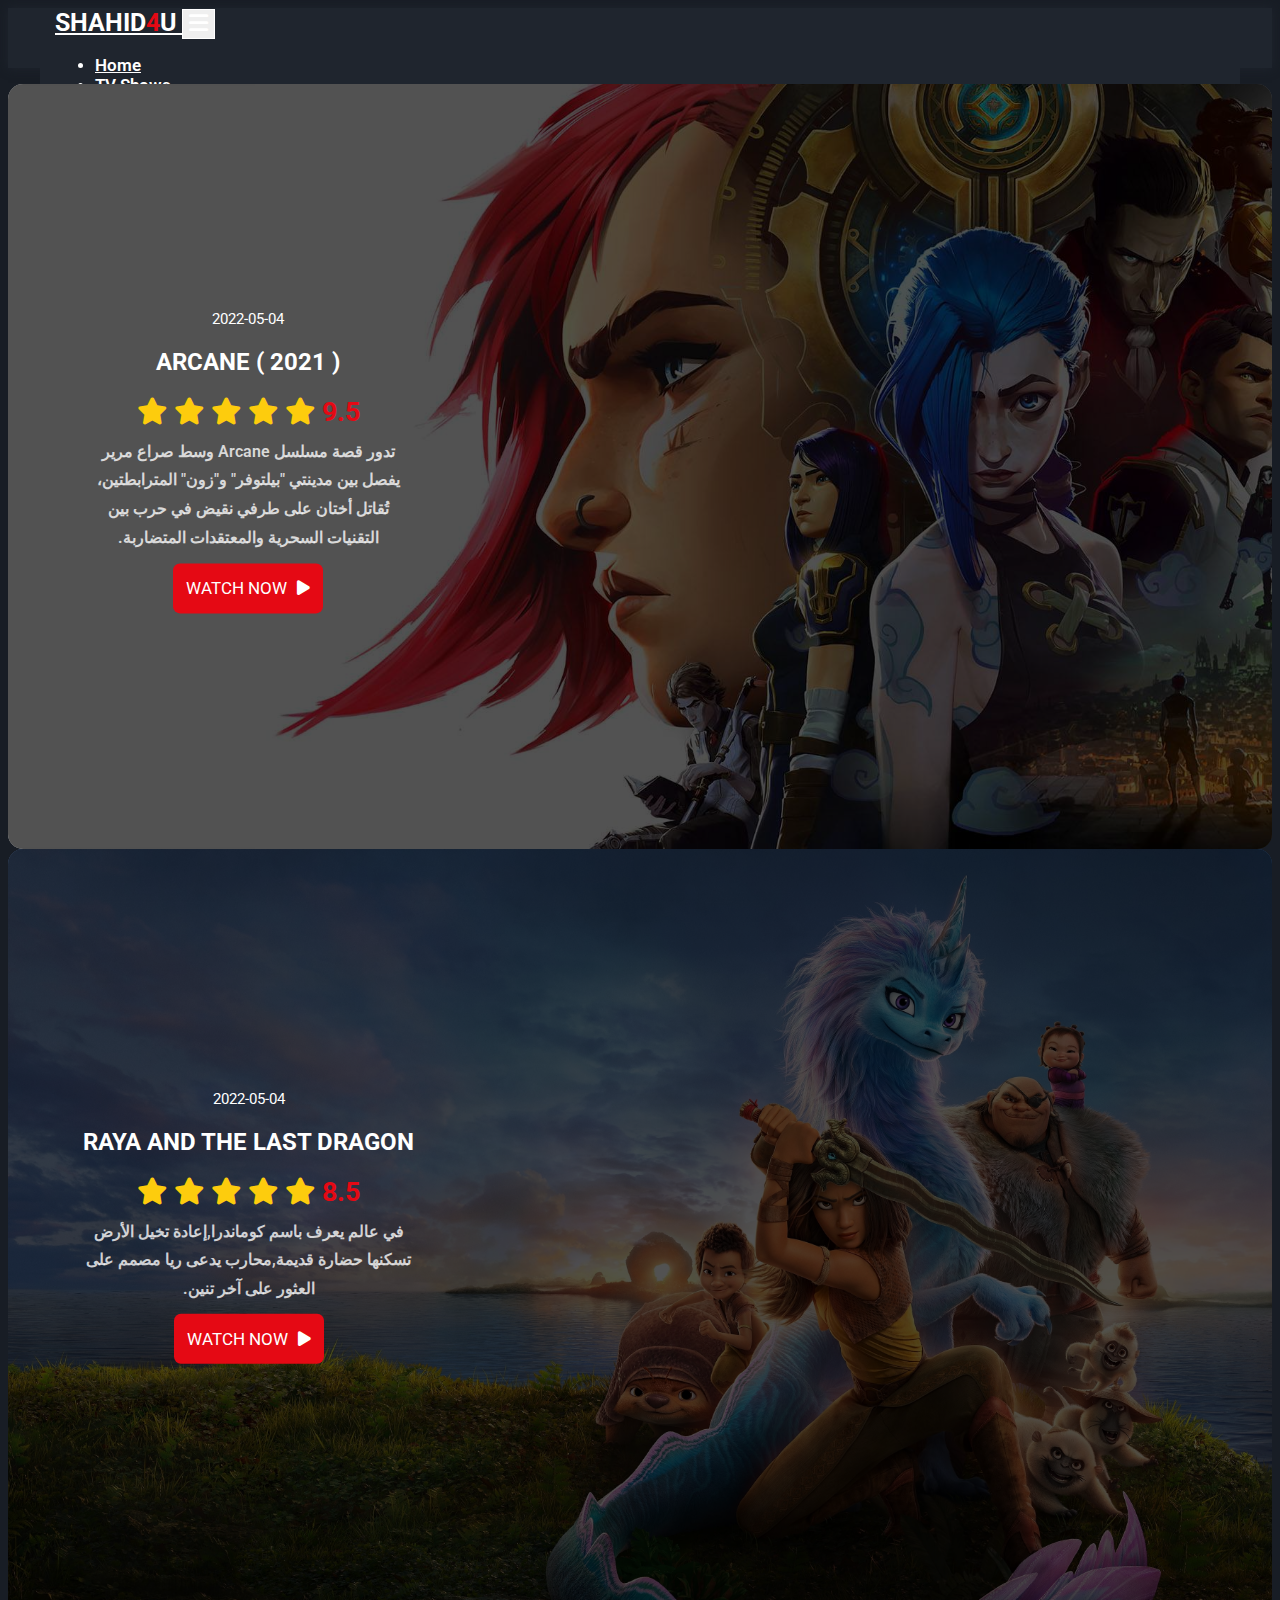
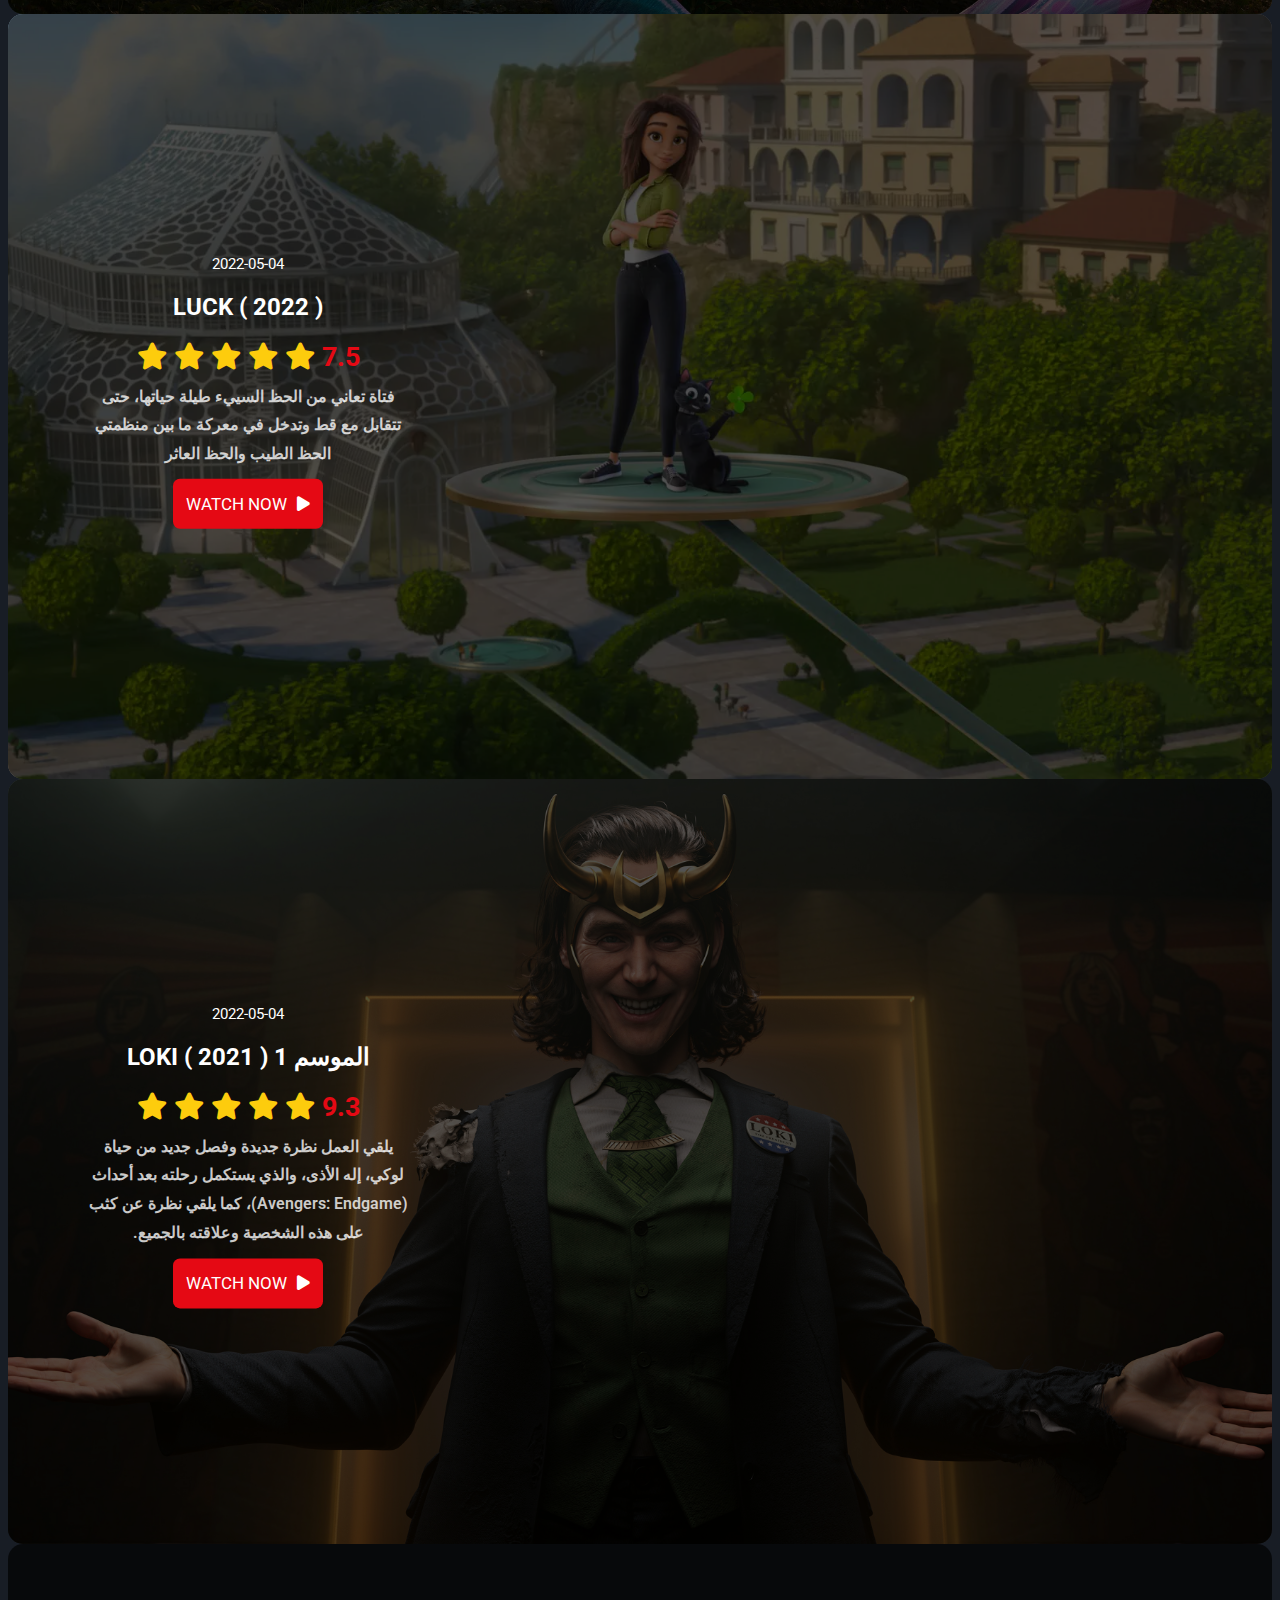
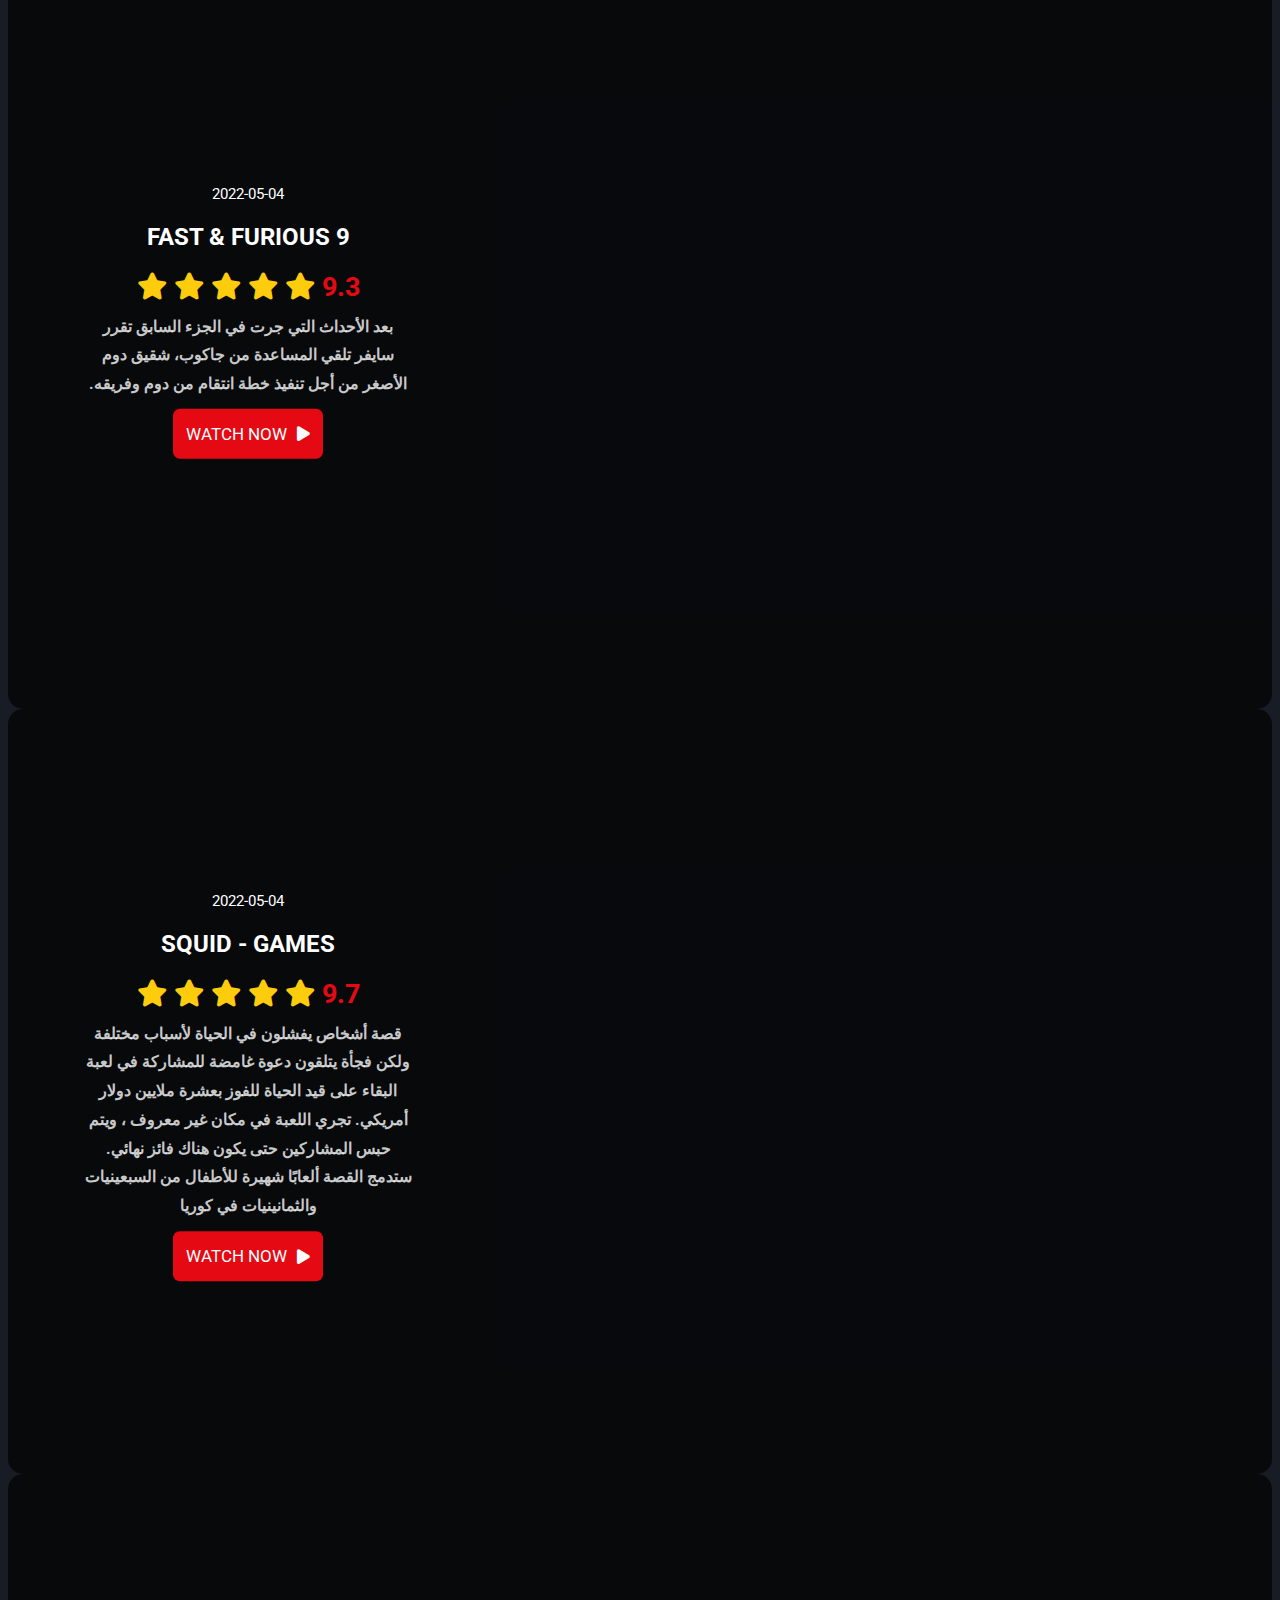
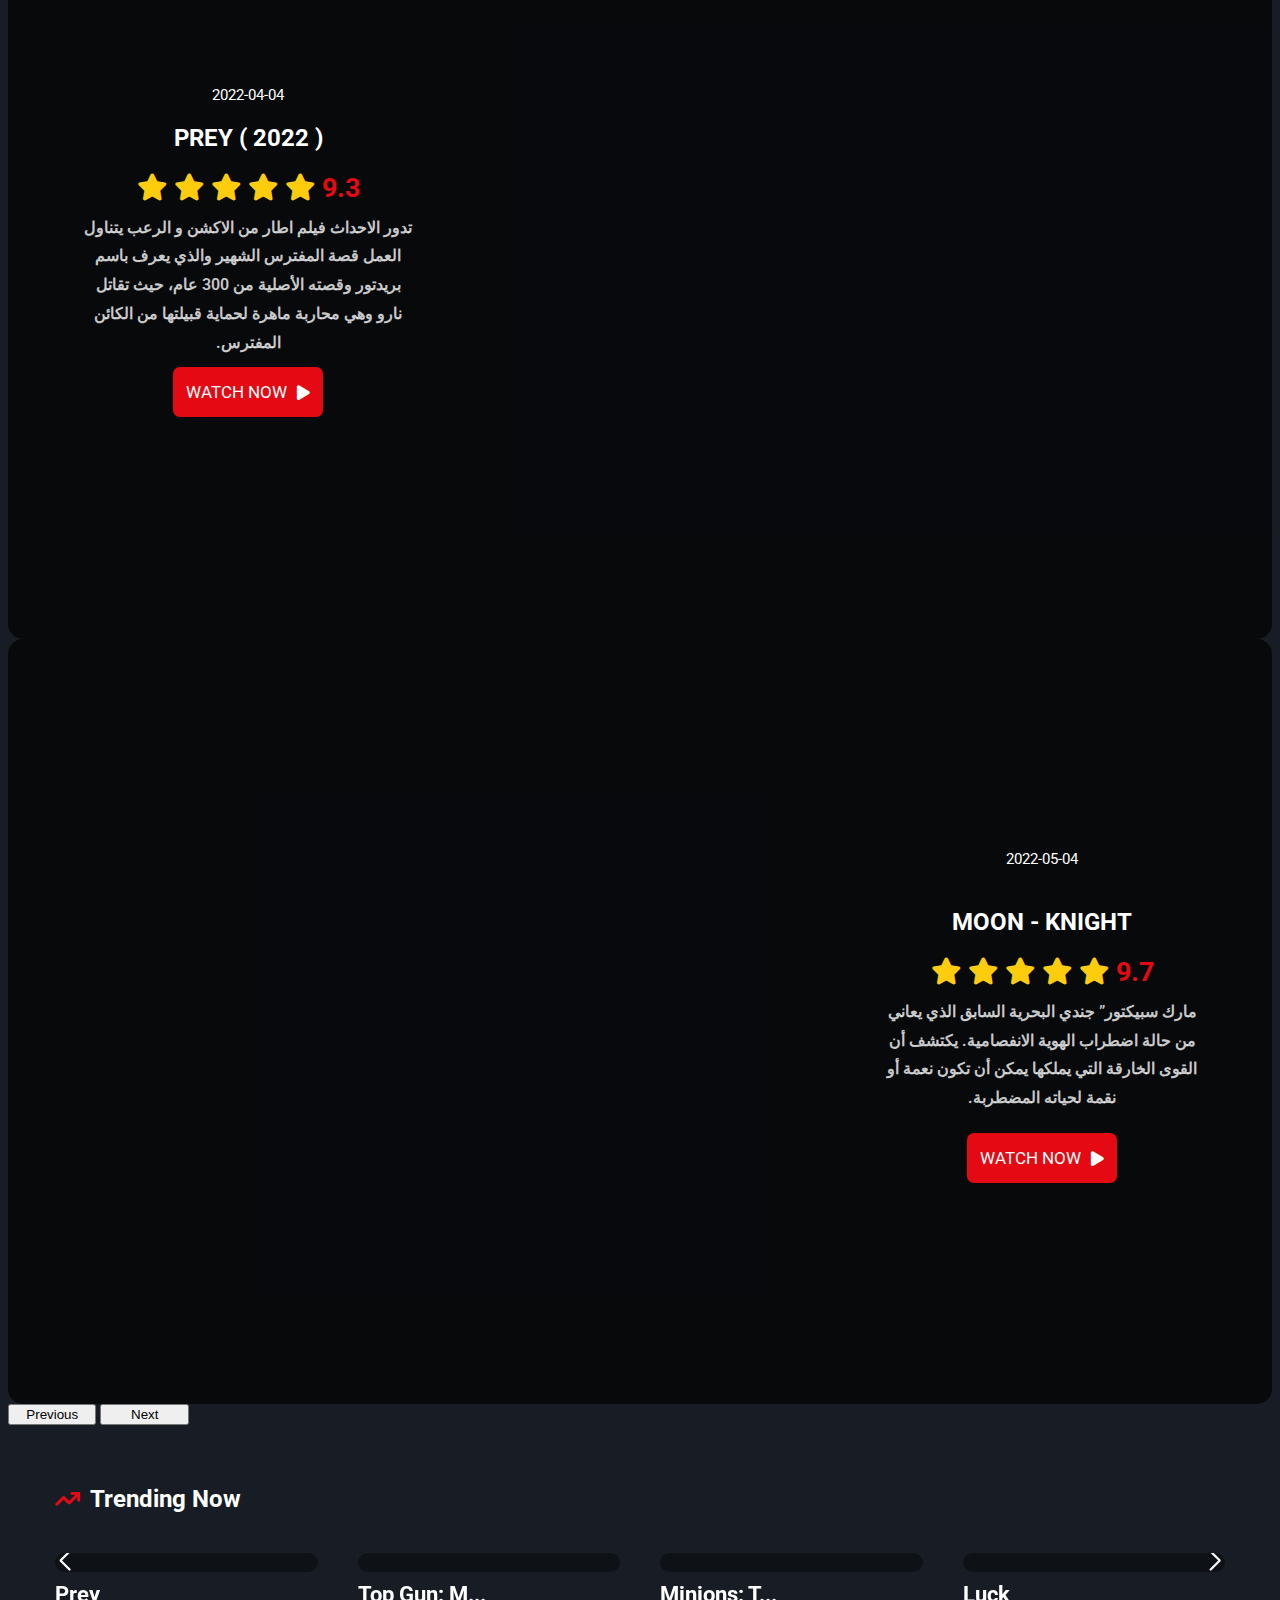
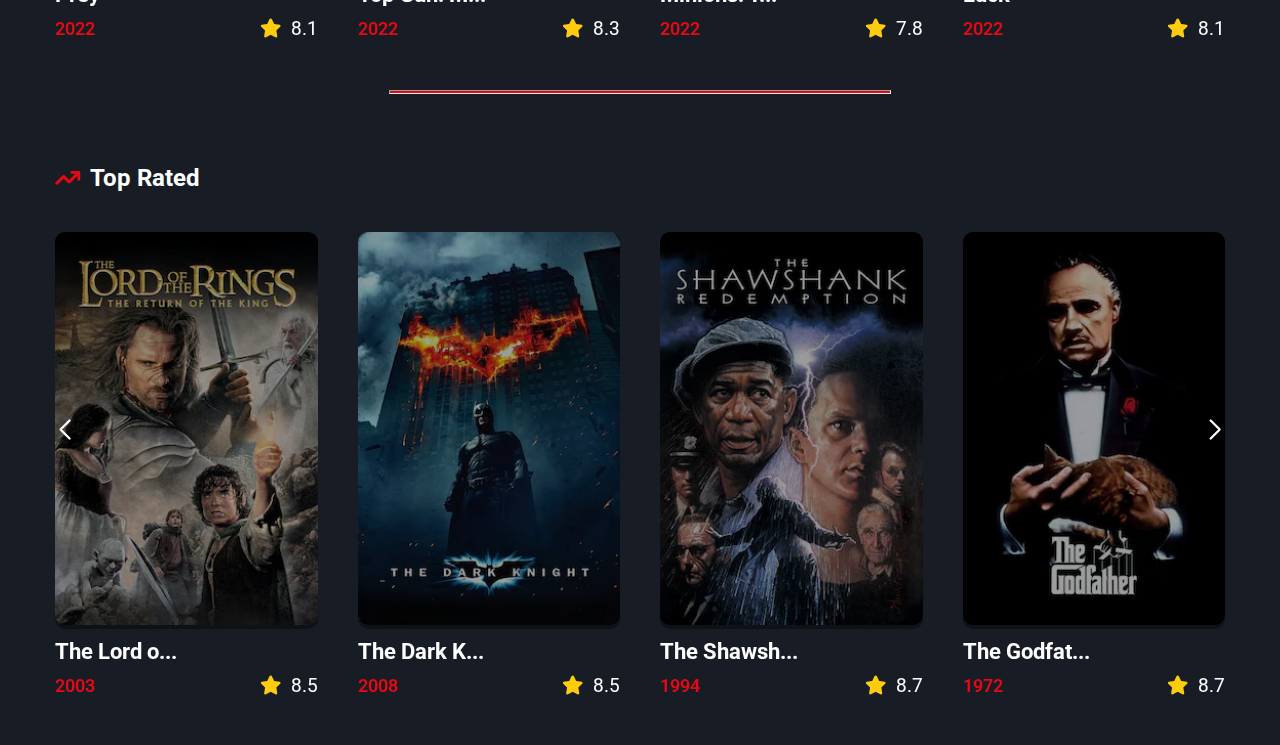
==== index.html @ 9004b1f8 "Add files via upload" ====
<!DOCTYPE html>
<html lang="en">

<head>
  <meta charset="UTF-8" />
  <meta http-equiv="X-UA-Compatible" content="IE=edge" />
  <meta name="viewport" content="width=device-width, initial-scale=1.0" />
  <link rel="stylesheet" href="https://cdn.jsdelivr.net/npm/swiper@8/swiper-bundle.min.css" />
  <link href="https://cdn.jsdelivr.net/npm/bootstrap@5.2.0/dist/css/bootstrap.min.css" rel="stylesheet"
    integrity="sha384-gH2yIJqKdNHPEq0n4Mqa/HGKIhSkIHeL5AyhkYV8i59U5AR6csBvApHHNl/vI1Bx" crossorigin="anonymous" />
  <link rel="stylesheet" href="CSS/all.min.css" />
  <link rel="stylesheet" href="CSS/style.css" />
  <title>SHAHID4U</title>
</head>

<body>
  <!-- Start Navbar -->
  <nav class="navbar navbar-expand-lg sticky-top">
    <div class="container">
      <a class="navbar-brand col-md-4" href="#"> Shahid<span>4</span>U </a>
      <button class="navbar-toggler ms-auto me-3" type="button" data-bs-toggle="collapse"
        data-bs-target="#navbarSupportedContent" aria-controls="navbarSupportedContent" aria-expanded="false"
        aria-label="Toggle navigation">
        <i class="fas fa-bars toggle-menu"></i>
      </button>
      <div class="collapse navbar-collapse text-center" id="navbarSupportedContent">
        <ul class="navbar-nav me-auto mb-2 mb-lg-0">
          <li class="nav-item">
            <a class="nav-link active" aria-current="page" href="#">Home</a>
          </li>
          <li class="nav-item">
            <a class="nav-link" href="#">TV Shows</a>
          </li>
          <li class="nav-item">
            <a class="nav-link" href="html/movie.html">Movies</a>
          </li>
          <li class="nav-item">
            <a class="nav-link">Up Coming</a>
          </li>
        </ul>
        <div class="mob-login">
          <button class="btn-block">Login</button>
          <button class="btn-sign">Sign up</button>
        </div>
      </div>
      <div class="login">
        <button class="btn-block">Login</button>
        <button class="btn-sign">Sign up</button>
      </div>
    </div>
  </nav>
  <!-- End Navbar -->
  <!-- Start Landing -->
  <div class="landing">
    <div class="container-fluid">
      <!-- Start  -->
      <div id="carouselExampleControlsNoTouching" class="carousel slide" data-bs-touch="false">
        <div class="carousel-inner">
          <div class="carousel-item active">
            <div class="row">
              <div class="col-12">
                <div class="box">
                  <div class="image">
                    <div class="overly"></div>
                  </div>
                  <div class="text">
                    <span class="first"> 2022-05-04 </span>
                    <h2>arcane ( 2021 )</h2>
                    <span class="special">
                      <i class="fa-solid fa-star"></i>
                      <i class="fa-solid fa-star"></i>
                      <i class="fa-solid fa-star"></i>
                      <i class="fa-solid fa-star"></i>
                      <i class="fa-solid fa-star"></i>
                      9.5
                    </span>
                    <p class="info info-1">
                      تدور قصة مسلسل Arcane وسط صراع مرير يفصل بين مدينتي
                      "بيلتوفر" و"زون" المترابطتين، تُقاتل أختان على طرفي نقيض
                      في حرب بين التقنيات السحرية والمعتقدات المتضاربة.
                    </p>
                    <a href="html/arcane.html">
                      Watch Now
                      <i class="fa-solid fa-play"></i>
                    </a>
                  </div>
                </div>
              </div>
            </div>
          </div>
          <!-- End - 1 -->
          <!-- Start -2 -->
          <div class="carousel-item">
            <div class="row">
              <div class="col-12">
                <div class="box">
                  <div class="image-6">
                    <div class="overly"></div>
                  </div>
                  <div class="text">
                    <span class="first"> 2022-05-04 </span>
                    <h2>Raya And The Last Dragon</h2>
                    <span class="special">
                      <i class="fa-solid fa-star"></i>
                      <i class="fa-solid fa-star"></i>
                      <i class="fa-solid fa-star"></i>
                      <i class="fa-solid fa-star"></i>
                      <i class="fa-solid fa-star"></i>
                      8.5
                    </span>
                    <p class="info info-1">
                      في عالم يعرف باسم كوماندرا,إعادة تخيل الأرض تسكنها حضارة قديمة,محارب يدعى ريا مصمم على العثور على
                      آخر تنين. </p>
                    <a href="html/raya.html">
                      Watch Now
                      <i class="fa-solid fa-play"></i>
                    </a>
                  </div>
                </div>
              </div>
            </div>
          </div>
          <!-- End - 2 -->
          <!-- Start 3 -->
          <div class="carousel-item">
            <div class="row">
              <div class="col-12">
                <div class="box">
                  <div class="image-7">
                    <div class="overly"></div>
                  </div>
                  <div class="text">
                    <span class="first"> 2022-05-04 </span>
                    <h2>Luck ( 2022 )</h2>
                    <span class="special">
                      <i class="fa-solid fa-star"></i>
                      <i class="fa-solid fa-star"></i>
                      <i class="fa-solid fa-star"></i>
                      <i class="fa-solid fa-star"></i>
                      <i class="fa-solid fa-star"></i>
                      7.5
                    </span>
                    <p class="info info-1">
                      فتاة تعاني من الحظ السييء طيلة حياتها، حتى تتقابل مع قط وتدخل في معركة ما بين منظمتي الحظ الطيب
                      والحظ العاثر </p>
                    <a href="html/luck.html">
                      Watch Now
                      <i class="fa-solid fa-play"></i>
                    </a>
                  </div>
                </div>
              </div>
            </div>
          </div>
          <!-- End 3 -->
          <!-- Start - 4 -->
          <div class="carousel-item">
            <div class="row">
              <div class="col-12">
                <div class="box">
                  <div class="image-2">
                    <div class="overly"></div>
                  </div>
                  <div class="text">
                    <span class="first"> 2022-05-04 </span>
                    <h2>Loki الموسم 1 ( 2021 )</h2>
                    <span class="special">
                      <i class="fa-solid fa-star"></i>
                      <i class="fa-solid fa-star"></i>
                      <i class="fa-solid fa-star"></i>
                      <i class="fa-solid fa-star"></i>
                      <i class="fa-solid fa-star"></i>
                      9.3
                    </span>
                    <p class="info info-1">
                      يلقي العمل نظرة جديدة وفصل جديد من حياة لوكي، إله الأذى،
                      والذي يستكمل رحلته بعد أحداث (Avengers: Endgame)، كما
                      يلقي نظرة عن كثب على هذه الشخصية وعلاقته بالجميع.
                    </p>
                    <a href="html/loki.html">
                      Watch Now
                      <i class="fa-solid fa-play"></i>
                    </a>
                  </div>
                </div>
              </div>
            </div>
          </div>
          <!-- End - 4 -->
          <!-- Start - 5 -->
          <div class="carousel-item">
            <div class="row">
              <div class="col-12">
                <div class="box">
                  <div class="image-3">
                    <div class="overly"></div>
                  </div>
                  <div class="text">
                    <span class="first"> 2022-05-04 </span>
                    <h2>
                      Fast & Furious 9
                    </h2>
                    <span class="special">
                      <i class="fa-solid fa-star"></i>
                      <i class="fa-solid fa-star"></i>
                      <i class="fa-solid fa-star"></i>
                      <i class="fa-solid fa-star"></i>
                      <i class="fa-solid fa-star"></i>
                      9.3
                    </span>
                    <p class="info info-1">
                      بعد اﻷحداث التي جرت في الجزء السابق تقرر سايفر تلقي المساعدة من جاكوب، شقيق دوم الأصغر من أجل
                      تنفيذ خطة انتقام من دوم وفريقه.
                    </p>
                    <a href="html/fast.html">
                      Watch Now
                      <i class="fa-solid fa-play"></i>
                    </a>
                  </div>
                </div>
              </div>
            </div>
          </div>
          <!-- End - 5 -->
          <!-- Start - 6 -->
          <div class="carousel-item">
            <div class="row">
              <div class="col-12">
                <div class="box">
                  <div class="image-4">
                    <div class="overly"></div>
                  </div>
                  <div class="text">
                    <span class="first"> 2022-05-04 </span>
                    <h2>Squid - Games</h2>
                    <span class="special">
                      <i class="fa-solid fa-star"></i>
                      <i class="fa-solid fa-star"></i>
                      <i class="fa-solid fa-star"></i>
                      <i class="fa-solid fa-star"></i>
                      <i class="fa-solid fa-star"></i>
                      9.7
                    </span>
                    <p class="info info-1">
                      قصة أشخاص يفشلون في الحياة لأسباب مختلفة ولكن فجأة
                      يتلقون دعوة غامضة للمشاركة في لعبة البقاء على قيد الحياة
                      للفوز بعشرة ملايين دولار أمريكي. تجري اللعبة في مكان غير
                      معروف ، ويتم حبس المشاركين حتى يكون هناك فائز نهائي.
                      ستدمج القصة ألعابًا شهيرة للأطفال من السبعينيات
                      والثمانينيات في كوريا
                    </p>
                    <a href="html/squid.html">
                      Watch Now
                      <i class="fa-solid fa-play"></i>
                    </a>
                  </div>
                </div>
              </div>
            </div>
          </div>
          <!-- End - 6 -->
          <!-- Start 7 -->
          <div class="carousel-item">
            <div class="row">
              <div class="col-12">
                <div class="box">
                  <div class="image-1">
                    <div class="overly"></div>
                  </div>
                  <div class="text">
                    <span class="first"> 2022-04-04 </span>
                    <h2>Prey ( 2022 )</h2>
                    <span class="special">
                      <i class="fa-solid fa-star"></i>
                      <i class="fa-solid fa-star"></i>
                      <i class="fa-solid fa-star"></i>
                      <i class="fa-solid fa-star"></i>
                      <i class="fa-solid fa-star"></i>
                      9.3
                    </span>
                    <p class="info info-1">
                      تدور الاحداث فيلم اطار من الاكشن و الرعب يتناول العمل قصة المفترس الشهير والذي يعرف باسم بريدتور
                      وقصته الأصلية من 300
                      عام، حيث تقاتل نارو وهي محاربة ماهرة لحماية قبيلتها من الكائن المفترس.
                    </p>
                    <a href="html/prey.html">
                      Watch Now
                      <i class="fa-solid fa-play"></i>
                    </a>
                  </div>
                </div>
                </div>
                </div>
              </div>
              <!-- End - 7-->
          <!-- Start -8 -->
          <div class="carousel-item">
            <div class="row">
              <div class="col-12">
                <div class="box">
                  <div class="image-5">
                    <div class="overly"></div>
                  </div>
                  <div class="text-info">
                    <span class="first"> 2022-05-04 </span>
                    <h2>Moon - Knight</h2>
                    <span class="special">
                      <i class="fa-solid fa-star"></i>
                      <i class="fa-solid fa-star"></i>
                      <i class="fa-solid fa-star"></i>
                      <i class="fa-solid fa-star"></i>
                      <i class="fa-solid fa-star"></i>
                      9.7
                    </span>
                    <p class="info info-1">
                      مارك سبيكتور” جندي البحرية السابق الذي يعاني من حالة
                      اضطراب الهوية الانفصامية. يكتشف أن القوى الخارقة التي
                      يملكها يمكن أن تكون نعمة أو نقمة لحياته المضطربة.
                    </p>
                    <a href="html/moon.html">
                      Watch Now
                      <i class="fa-solid fa-play"></i>
                    </a>
                  </div>
                </div>
              </div>
            </div>
            </div>
          <!-- End - 8 -->
            </div>
          </div>
        </div>
        <button class="carousel-control-prev" type="button" data-bs-target="#carouselExampleControlsNoTouching"
          data-bs-slide="prev">
          <span class="carousel-control-prev-icon" aria-hidden="true"></span>
          <span class="visually-hidden">Previous</span>
        </button>
        <button class="carousel-control-next" type="button" data-bs-target="#carouselExampleControlsNoTouching"
          data-bs-slide="next">
          <span class="carousel-control-next-icon" aria-hidden="true"></span>
          <span class="visually-hidden">Next</span>
        </button>
      </div>
      <!-- End -->
    </div>
  </div>
  <!-- End Landing -->
  <!-- Start Trending -->
  <div class="trending">
    <div class="container">
      <div class="main-title">
        <i class="fa-solid fa-arrow-trend-up"></i>
        <h2>Trending Now</h2>
      </div>
      <!-- Start swiper -->
      <!-- Slider main container -->
      <div class="swiper">
        <!-- Additional required wrapper -->
        <div class="swiper-wrapper">
          <!-- Slides -->
          <div class="swiper-slide">
            <div class="box">
              <div class="image">
                <img src="image/Trending/Trend-1.webp" alt="" />
              </div>
              <div class="text">
                <h2>Prey</h2>
              </div>
              <div class="rated">
                <span class="first">2022</span>
                <span class="second">
                  <i class="fa-solid fa-star"></i>
                  8.1
                </span>
              </div>
            </div>
          </div>
          <!-- Start - 2 -->
          <div class="swiper-slide">
            <div class="box">
              <div class="image">
                <img src="image/Trending/Trend-4.webp" alt="" />
              </div>
              <div class="text">
                <h2>Top Gun: M...</h2>
              </div>
              <div class="rated">
                <span class="first">2022</span>
                <span class="second">
                  <i class="fa-solid fa-star"></i>
                  8.3
                </span>
              </div>
            </div>
          </div>
          <!-- End - 2 -->
          <!-- Start - 3 -->
          <div class="swiper-slide">
            <div class="box">
              <div class="image">
                <img src="image/Trending/Trend-5.webp" alt="" />
              </div>
              <div class="text">
                <h2>Minions: T...</h2>
              </div>
              <div class="rated">
                <span class="first">2022</span>
                <span class="second">
                  <i class="fa-solid fa-star"></i>
                  7.8
                </span>
              </div>
            </div>
          </div>
          <!-- End - 3 -->
          <!-- Start - 4 -->
          <div class="swiper-slide">
            <div class="box">
              <div class="image">
                <img src="image/Trending/Trend-8.webp" alt="" />
              </div>
              <div class="text">
                <h2>Luck</h2>
              </div>
              <div class="rated">
                <span class="first">2022</span>
                <span class="second">
                  <i class="fa-solid fa-star"></i>
                  8.1
                </span>
              </div>
            </div>
          </div>
          <!-- End - 4 -->
          <!-- Start 5 -->
          <div class="swiper-slide">
            <div class="box">
              <div class="image">
                <img src="image/Trending/Trend-2.webp" alt="" />
              </div>
              <div class="text">
                <h2>The Gray M...</h2>
              </div>
              <div class="rated">
                <span class="first">2022</span>
                <span class="second">
                  <i class="fa-solid fa-star"></i>
                  7.5
                </span>
              </div>
            </div>
          </div>
          <!-- End - 5 -->
          <!-- Start - 6 -->
          <div class="swiper-slide">
            <div class="box">
              <div class="image">
                <img src="image/Trending/Trend-3.webp" alt="" />
              </div>
              <div class="text">
                <h2>The Black ...</h2>
              </div>
              <div class="rated">
                <span class="first">2022</span>
                <span class="second">
                  <i class="fa-solid fa-star"></i>
                  7.9
                </span>
              </div>
            </div>
          </div>
          <!-- End - 6 -->
          <!-- Start - 7 -->
          <div class="swiper-slide">
            <div class="box">
              <div class="image">
                <img src="image/Trending/Trend-6.webp" alt="" />
              </div>
              <div class="text">
                <h2>Carter</h2>
              </div>
              <div class="rated">
                <span class="first">2022</span>
                <span class="second">
                  <i class="fa-solid fa-star"></i>
                  7.6
                </span>
              </div>
            </div>
          </div>
          <!-- End - 7 -->
          <!-- Start - 8 -->
          <div class="swiper-slide">
            <div class="box">
              <div class="image">
                <img src="image/Trending/Trend-9.webp" alt="" />
              </div>
              <div class="text">
                <h2>Jurassic W...</h2>
              </div>
              <div class="rated">
                <span class="first">2022</span>
                <span class="second">
                  <i class="fa-solid fa-star"></i>
                  8.1
                </span>
              </div>
            </div>
          </div>
          <!-- End - 8 -->
          <!-- Start - 9 -->
          <div class="swiper-slide">
            <div class="box">
              <div class="image">
                <img src="image/Trending/Trend-10.webp" alt="" />
              </div>
              <div class="text">
                <h2>Doctor Str...</h2>
              </div>
              <div class="rated">
                <span class="first">2022</span>
                <span class="second">
                  <i class="fa-solid fa-star"></i>
                  7.9
                </span>
              </div>
            </div>
          </div>
          <!-- End - 9 -->
        </div>
        <!-- If we need navigation buttons -->
        <div class="swiper-button-prev"></div>
        <div class="swiper-button-next"></div>
        <!-- If we need scrollbar -->
      </div>
      <!-- end swiper -->
    </div>
  </div>
  <!-- End Trening -->
  <hr class="style">
  <!-- Start top-rated -->
  <div class="top-rated">
    <div class="container">
      <div class="main-title">
        <i class="fa-solid fa-arrow-trend-up"></i>
        <h2>Top Rated</h2>
      </div>
      <!-- Start swiper -->
      <!-- Slider main container -->
      <div class="swiper">
        <!-- Additional required wrapper -->
        <div class="swiper-wrapper">
          <!-- Slides -->
          <div class="swiper-slide">
            <div class="box">
              <div class="image">
                <img src="image/Top-Rated/Rated-1.webp" alt="" />
              </div>
              <div class="text">
                <h2>The Lord o...</h2>
              </div>
              <div class="rated">
                <span class="first">2003</span>
                <span class="second">
                  <i class="fa-solid fa-star"></i>
                  8.5
                </span>
              </div>
            </div>
          </div>
          <!-- Start - 2 -->
          <div class="swiper-slide">
            <div class="box">
              <div class="image">
                <img src="image/Top-Rated/Rated-2.webp" alt="" />
              </div>
              <div class="text">
                <h2>The Dark K...</h2>
              </div>
              <div class="rated">
                <span class="first">2008</span>
                <span class="second">
                  <i class="fa-solid fa-star"></i>
                  8.5
                </span>
              </div>
            </div>
          </div>
          <!-- End - 2 -->
          <!-- Start - 3 -->
          <div class="swiper-slide">
            <div class="box">
              <div class="image">
                <img src="image/Top-Rated/Rated-3.webp" alt="" />
              </div>
              <div class="text">
                <h2>The Shawsh...</h2>
              </div>
              <div class="rated">
                <span class="first">1994</span>
                <span class="second">
                  <i class="fa-solid fa-star"></i>
                  8.7
                </span>
              </div>
            </div>
          </div>
          <!-- End - 3 -->
          <!-- Start - 4 -->
          <div class="swiper-slide">
            <div class="box">
              <div class="image">
                <img src="image/Top-Rated/Rated-4.webp" alt="" />
              </div>
              <div class="text">
                <h2>The Godfat...</h2>
              </div>
              <div class="rated">
                <span class="first">1972</span>
                <span class="second">
                  <i class="fa-solid fa-star"></i>
                  8.7
                </span>
              </div>
            </div>
          </div>
          <!-- End - 4 -->
          <!-- Start 5 -->
          <div class="swiper-slide">
            <div class="box">
              <div class="image">
                <img src="image/Top-Rated/Rated-5.webp" alt="" />
              </div>
              <div class="text">
                <h2>Your Name</h2>
              </div>
              <div class="rated">
                <span class="first">2016</span>
                <span class="second">
                  <i class="fa-solid fa-star"></i>
                  8.5
                </span>
              </div>
            </div>
          </div>
          <!-- End - 5 -->
          <!-- Start - 6 -->
          <div class="swiper-slide">
            <div class="box">
              <div class="image">
                <img src="image/Top-Rated/Rated-6.webp" alt="" />
              </div>
              <div class="text">
                <h2>Parasite</h2>
              </div>
              <div class="rated">
                <span class="first">2019</span>
                <span class="second">
                  <i class="fa-solid fa-star"></i>
                  8.5
                </span>
              </div>
            </div>
          </div>
          <!-- End - 6 -->
          <!-- Start - 7 -->
          <div class="swiper-slide">
            <div class="box">
              <div class="image">
                <img src="image/Top-Rated/Rated-7.webp" alt="" />
              </div>
              <div class="text">
                <h2>The Green ...</h2>
              </div>
              <div class="rated">
                <span class="first">1999</span>
                <span class="second">
                  <i class="fa-solid fa-star"></i>
                  8.5
                </span>
              </div>
            </div>
          </div>
          <!-- End - 7 -->
          <!-- Start - 8 -->
          <div class="swiper-slide">
            <div class="box">
              <div class="image">
                <img src="image/Top-Rated/Rated-8.webp" alt="" />
              </div>
              <div class="text">
                <h2>Spirited A...</h2>
              </div>
              <div class="rated">
                <span class="first">2001</span>
                <span class="second">
                  <i class="fa-solid fa-star"></i>
                  8.5
                </span>
              </div>
            </div>
          </div>
          <!-- End - 8 -->
        </div>
        <!-- If we need navigation buttons -->
        <div class="swiper-button-prev"></div>
        <div class="swiper-button-next"></div>
        <!-- If we need scrollbar -->
      </div>
      <!-- end swiper -->
    </div>
  </div>
  <!-- End top-rated -->
  <script src="https://cdn.jsdelivr.net/npm/bootstrap@5.2.0/dist/js/bootstrap.bundle.min.js"
    integrity="sha384-A3rJD856KowSb7dwlZdYEkO39Gagi7vIsF0jrRAoQmDKKtQBHUuLZ9AsSv4jD4Xa"
    crossorigin="anonymous"></script>
  <script src="https://cdn.jsdelivr.net/npm/swiper@8/swiper-bundle.min.js"></script>
  <script>
    const swiper = new Swiper(".swiper", {
      loop: true,
      pagination: {
        el: ".swiper-pagination",
      },
      navigation: {
        nextEl: ".swiper-button-next",
        prevEl: ".swiper-button-prev",
      },
      scrollbar: {
        el: ".swiper-scrollbar",
      },
      // Default parameters
      slidesPerView: 1,
      spaceBetween: 10,
      // Responsive breakpoints
      breakpoints: {
        // when window width is >= 320px
        320: {
          slidesPerView: 2,
          spaceBetween: 20,
        },
        // when window width is >= 480px
        480: {
          slidesPerView: 3,
          spaceBetween: 30,
        },
        // when window width is >= 640px
        640: {
          slidesPerView: 4,
          spaceBetween: 40,
        },
      },
    });
  </script>
</body>

</html>
---- CSS/style.css ----
@import url("https://fonts.googleapis.com/css2?family=Roboto:ital,wght@0,100;0,300;0,400;0,500;0,700;0,900;1,100;1,300;1,400;1,500;1,700;1,900&display=swap");

/* Start global Rule's */
:root {
  --swiper-navigation-size: 20px !important;
  --main-color: #e50914;
  --color-hover: #d32f2f;
  --main-transation: 0.5s;
  --padding-tp: 40px;
  --padding-bt: 40px;
}

body {
  background-color: #181d25;
  color: white;
  font-family: "Roboto", sans-serif;
}
html {
  scroll-behavior: smooth;
}

.swiper {
  width: 100%;
  height: fit-content;
}

.container {
  padding-left: 15px;
  padding-right: 15px;
  margin-left: auto;
  margin-right: auto;
}

@media (min-width: 768px) {
  .container {
    width: 750px;
  }
}

/* Medium */
@media (min-width: 992px) {
  .container {
    width: 970px;
  }
}

/* Large */
@media (min-width: 1200px) {
  .container {
    width: 1170px;
  }
}

/* End Global Rule's */
/* Start Navbar */
.navbar {
  background-color: #1f252e ;
  height: 60px;
  box-shadow: 0 0 10px #1f252e;
}

.navbar .container {
  background-color: #1f252e ;
}

.navbar .container .navbar-brand {
  font-size: 25px;
  color: white;
  text-transform: uppercase;
  font-weight: bold;
}

.navbar .container .navbar-brand span {
  color: var(--main-color);
}

.navbar .nav-link {
  color: #fff;
  font-size: 17px;
  font-weight: 600;
  overflow: hidden;
  position: relative;
  transition: var(--main-transation);
  cursor: pointer;
  padding: 15px 0;
}

.navbar .nav-link::before {
  content: "";
  width: 100%;
  height: 3px;
  left: -100%;
  bottom: -1px;
  background-color: var(--main-color);
  position: absolute;
  transition: var(--main-transation);
}

.navbar .nav-link:hover::before {
  left: 0;
}

.navbar-nav .nav-link.active,
.navbar-nav .show > .nav-link {
  color: white;
}

.navbar .container .login .btn-block {
  padding: 7px 20px;
  border: 1px solid var(--main-color);
  cursor: pointer;
  background-color: #f7f7f7;
  color: var(--main-color);
  font-size: 17px;
  font-weight: 600;
  text-transform: uppercase;
  transition: var(--main-transation);
  border-radius: 7px;
}

.navbar .container .login .btn-block:hover {
  background-color: white;
}

.navbar .container .login .btn-sign {
  padding: 7px 20px;
  border: 1px solid white;
  background-color: var(--main-color);
  color: white;
  font-size: 17px;
  text-transform: uppercase;
  cursor: pointer;
  font-weight: 600;
  transition: var(--main-transation);
  border-radius: 7px;
}

.navbar .container .login .btn-sign:hover {
  background-color: var(--color-hover);
}

.navbar .container .mob-login .btn-block {
  padding: 7px 20px;
  border: 1px solid var(--main-color);
  cursor: pointer;
  background-color: #f7f7f7;
  color: var(--main-color);
  font-size: 17px;
  font-weight: 600;
  text-transform: uppercase;
  transition: var(--main-transation);
  border-radius: 7px;
}

.navbar .container .mob-login .btn-block:hover {
  background-color: white;
}

.navbar .container .mob-login .btn-sign {
  padding: 7px 20px;
  border: 1px solid white;
  background-color: var(--main-color);
  color: white;
  font-size: 17px;
  text-transform: uppercase;
  cursor: pointer;
  font-weight: 600;
  transition: var(--main-transation);
  border-radius: 7px;
}

.navbar .container .login .btn-sign:hover {
  background-color: var(--color-hover);
}

@media (max-width: 992px) {
  .navbar .login {
    display: none;
  }
}

@media (min-width: 992px) {
  .navbar .mob-login {
    display: none;
  }
}

@media (max-width: 992px) {
  .navbar {
    display: flex;
    align-items: center;
    height: 66px;
  }
}

@media (max-width: 992px) {
  .navbar .mob-login {
    margin: 0 auto 15px;
  }
}

.navbar-toggler {
  color: white;
  font-size: 22px;
  border: 1px solid white;
  transition: var(--main-transation);
}

.navbar-toggler:hover,
.navbar-toggler:focus {
  color: white;
  box-shadow: none;
  border: 1px solid var(--main-color);
}

@media (max-width: 992px) {
  .navbar-nav {
    border-top: 1px solid white;
  }
}

@media (max-width: 992px) {
  .navbar-collapse {
    z-index: 10000;
    background-color: #181d2559;
  }
}

/* End Navbar */
/* Start Landing */
.landing {
  margin-top: 1rem;
}

.landing .row .image {
  background-image: url(../image/Landing/wallpaperflare.com.jpg);
  background-size: cover;
  background-position: center center;
  object-fit: cover;
  min-height: 85vh;
  position: relative;
  border-radius: 15px;
}

.landing .row .box {
  position: relative;
}

.landing .row .image-3 {
  background-image: url(../image/Landing/fast.jpg);
  background-size: cover;
  background-position: center center;
  object-fit: cover;
  min-height: 85vh;
  border-radius: 15px;
}

.landing .row .image-4 {
  background-image: url(../image/Landing/squid.jpg);
  background-size: cover;
  background-position: center center;
  object-fit: cover;
  min-height: 85vh;
  border-radius: 15px;
}
.landing .row .image-6 {
  background-image: url(../image/Landing/raya.jpg);
  background-size: cover;
  background-position: center center;
  object-fit: cover;
  min-height: 85vh;
  border-radius: 15px;
}

.landing .row .image-7 {
  background-image: url(../image/Landing/luck.webp);
  background-size: cover;
  background-position: center center;
  object-fit: cover;
  min-height: 85vh;
  border-radius: 15px;
}
.landing .row .overly {
  position: absolute;
  left: 0;
  top: 0;
  background: #000000ad;
  width: 100%;
  height: 100%;
  border-radius: 15px;
}

.landing .row .image-2 {
  position: relative;
  background-image: url(../image/Landing/loki.jpg);
  background-position: center center;
  background-size: cover;
  min-height: 85vh;
  object-fit: cover;
  border-radius: 15px;
}
.landing .row .text {
  position: absolute;
  top: 50%;
  left: 60px;
  transform: translateY(-50%);
  text-align: center;
}
.landing .row .text-info {
  position: absolute;
  top: 0;
  right: 65px;
  text-align: center;
  height: 100%;
  display: flex;
  align-items: center;
  flex-direction: column;
  justify-content: center;
}
@media (max-width: 767px) {
  .landing .row .text-info {
    right: 14px;
  }
}
.landing .row .text-info span.first {
  font-size: 15px;
  margin-bottom: 20px;
  display: block;
  color: white;
}
.landing .row .text-info h2 {
  text-transform: uppercase;
  margin-bottom: 20px;
  color: white;
}
.landing .row .text-info .special {
  color: var(--main-color);
  font-weight: bold;
  font-size: 27px;
}
.landing .row .text-info .special i {
  color: #fdcc0d;
}
.landing .row .text-info p.info {
  max-width: 500px;
  line-height: 1.8;
  color: rgb(255 255 255 / 78%);
}
.landing .row .text-info p.info-1 {
  direction: rtl;
  max-width: 330px;
  font-weight: 600;
  margin: 10px auto;
}
.landing .row .text-info a {
  color: white;
  display: block;
  text-decoration: none;
  width: 150px;
  background-color: var(--main-color);
  height: 50px;
  display: flex;
  align-items: center;
  justify-content: center;
  font-size: 17px;
  text-transform: uppercase;
  border-radius: 7px;
  transition: var(--main-transation);
  margin: 10px auto;
}
.landing .row .text-info a i {
  margin-left: 10px;
}
@media (max-width: 767px) {
  .landing .row .text {
    left: 25px;
  }
}

@media (min-width: 1200px) {
  .landing .row .text {
    left: 75px;
  }
}
@media (max-width: 992px) {
  .landing .row .text {
    text-align: center;
    top: 50%;
    left: 50%;
    transform: translate(-50%, -50%);
    width: 100%;
  }
}
.landing .row .text .first {
  font-size: 15px;
  margin-bottom: 20px;
  display: block;
}

.landing .row .text p.title {
  font-size: 18px;
}

@media (max-width: 767px) {
  .landing .row .text p.title {
    font-size: 17px;
  }
}

.landing .row .text .special i {
  color: #fdcc0d;
}

.landing .row .text span.special {
  color: var(--main-color);
  font-weight: bold;
  font-size: 27px;
}

@media (max-width: 767px) {
  .landing .row .text p.title span {
    font-size: 20px;
  }
}

@media (max-width: 767px) {
  .landing .row .text p.title i {
    position: relative;
    font-size: 25px;
  }
}

.landing .row .text h2 {
  text-transform: uppercase;
  margin-bottom: 20px;
}

.landing .row .text .info {
  max-width: 500px;
  line-height: 1.8;
  color: rgb(255 255 255 / 78%);
}

.landing .row .text .info-1 {
  direction: rtl;
  max-width: 330px;
  font-weight: 600;
  margin: 10px auto;
}

@media (max-width: 992px) {
  .landing .row .text .info-1 {
    max-width: 290px;
    position: relative;
    margin: 10px auto;
  }
}

.landing .row .text a {
  color: white;
  display: block;
  text-decoration: none;
  width: 150px;
  background-color: var(--main-color);
  height: 50px;
  display: flex;
  align-items: center;
  justify-content: center;
  font-size: 17px;
  text-transform: uppercase;
  border-radius: 7px;
  transition: var(--main-transation);
  margin: 10px auto;
}
@media (max-width: 992px) {
  .landing .row .text a {
    margin: 15px auto;
  }
}
.landing .row .text a:hover {
  background-color: var(--color-hover);
}

.landing .row .text a i {
  margin-left: 10px;
}

.landing .row .image-1 {
  background-image: url(../image/Landing/prey.jpg);
  background-size: cover;
  background-position: center center;
  object-fit: cover;
  min-height: 85vh;
  position: relative;
  border-radius: 15px;
}
.landing .row .image-5 {
  background-image: url(../image/Landing/moon-knight.jpg);
  background-size: cover;
  background-position: center center;
  object-fit: cover;
  min-height: 85vh;
  border-radius: 15px;
}
.carousel-control-next,
.carousel-control-prev {
  width: 7%;
}
.swiper-button-next,
.swiper-button-prev{
      width: 0rem;
        font-weight: bold;
        color: #fff;
        margin-top: -45px;
        transition: var(--main-transation);
}
.swiper-button-next:hover,
.swiper-button-prev:hover{
  color: var(--main-color);
}
/* End Landing */
/* Start main-title */
.main-title {
  display: flex;
  align-items: center;
  margin-bottom: 20px;
}
.main-title i {
  font-size: 22px;
  margin-right: 10px;
  color: var(--main-color);
}
/* End main-title */
/* Start Trending */
.trending {
  padding-top: var(--padding-tp);
  padding-bottom: var(--padding-bt);
}
.trending .swiper .box .image img {
  width: 100%;
  max-width: 100%;
  border-radius: 10px;
}
.trending .swiper .box .image {
  position: relative;
}
.trending .swiper .box .image::after {
  content: "";
  background-color: #00000061;
  position: absolute;
  width: 100%;
  height: 100%;
  top: 0;
  left: 0;
  border-radius: 10px;
}
.trending .swiper .box .text h2 {
  font-size: 22px;
  margin: 10px 0;
}
.trending .swiper .box .rated {
  display: flex;
  align-items: center;
  justify-content: space-between;
}
.trending .swiper .box .rated span.first {
    font-size: 18px;
      color: var(--main-color);
      font-weight: 600;
}
.trending .swiper .box .rated span.second {
  font-size: 19px;
}
.trending .swiper .box .rated i {
  margin-right: 5px;
  color: #fdcc0d;
}
/* End Trening */
.style{
    width: 500px;
      height: 2px;
      margin: 10px auto;
      color: var(--main-color);
      background-color: var(--main-color);
}
@media(max-width:767px){
  .style{
    width: 250px;
  }
}
/* Start Top - Rated */
.top-rated{
  padding-top: var(--padding-tp);
  padding-bottom: var(--padding-bt);
}
.top-rated .swiper .box .image img {
  width: 100%;
  max-width: 100%;
  border-radius: 10px;
}

.top-rated .swiper .box .image {
  position: relative;
}

.top-rated .swiper .box .image::after {
  content: "";
  background-color: #00000061;
  position: absolute;
  width: 100%;
  height: 100%;
  top: 0;
  left: 0;
  border-radius: 10px;
}

.top-rated .swiper .box .text h2 {
  font-size: 22px;
  margin: 10px 0;
}

.top-rated .swiper .box .rated {
  display: flex;
  align-items: center;
  justify-content: space-between;
}

.top-rated .swiper .box .rated span.first {
  font-size: 18px;
  color: var(--main-color);
  font-weight: 600;
}

.top-rated .swiper .box .rated span.second {
  font-size: 19px;
}

.top-rated .swiper .box .rated i {
  margin-right: 5px;
  color: #fdcc0d;
}
.box{
  cursor: pointer;
}
/* End Top - Rated */
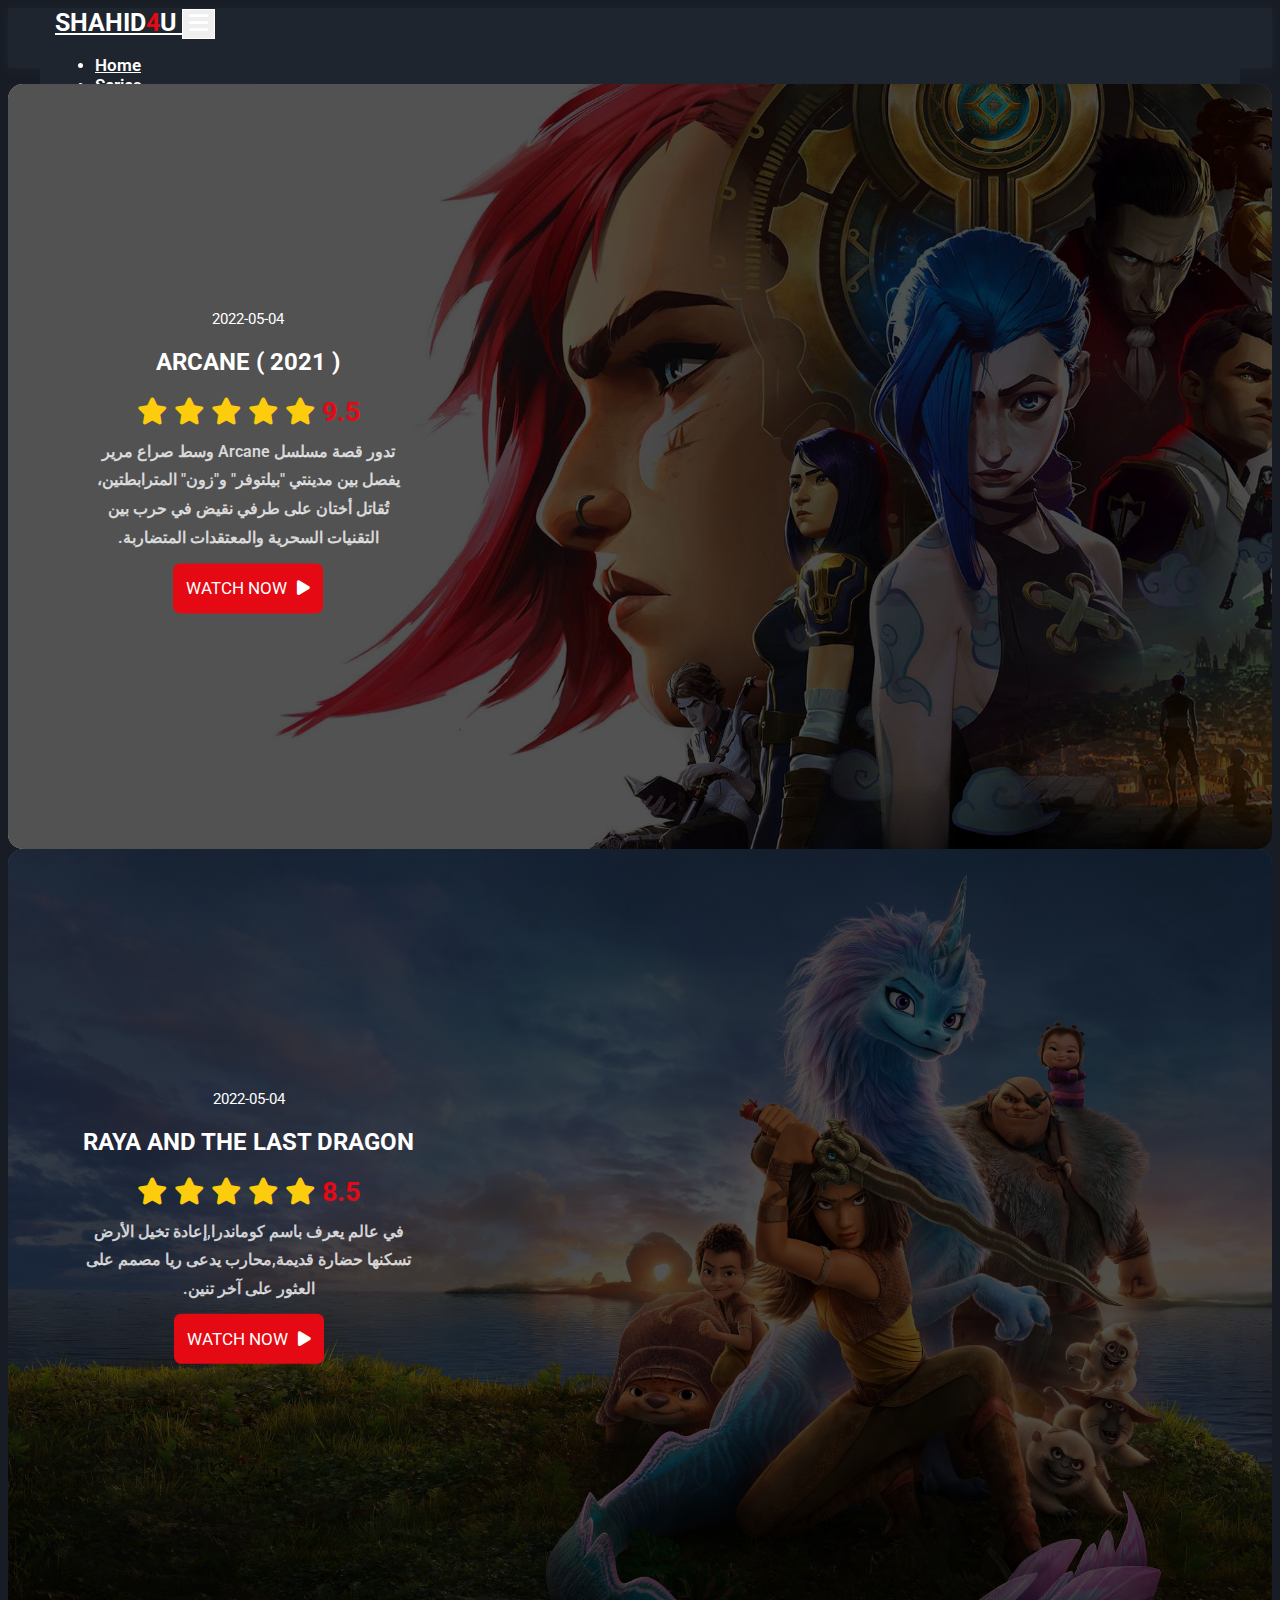
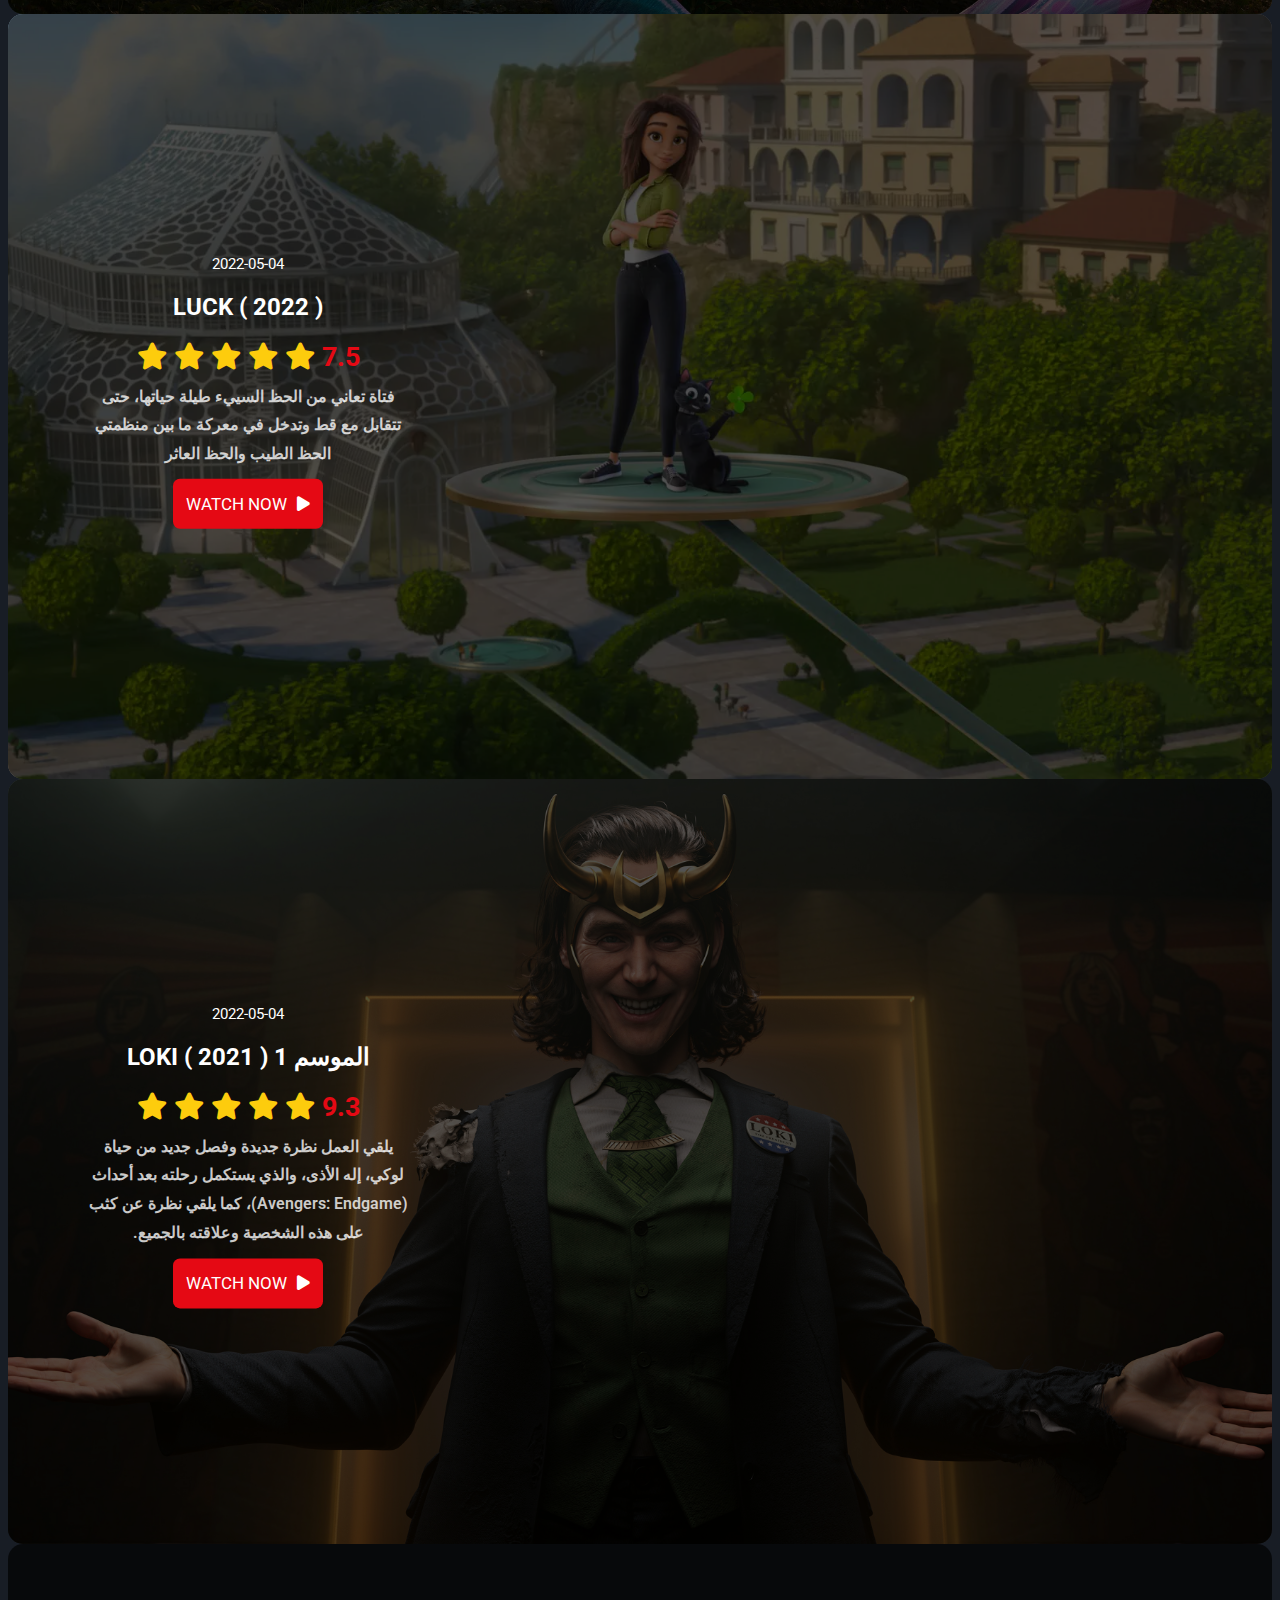
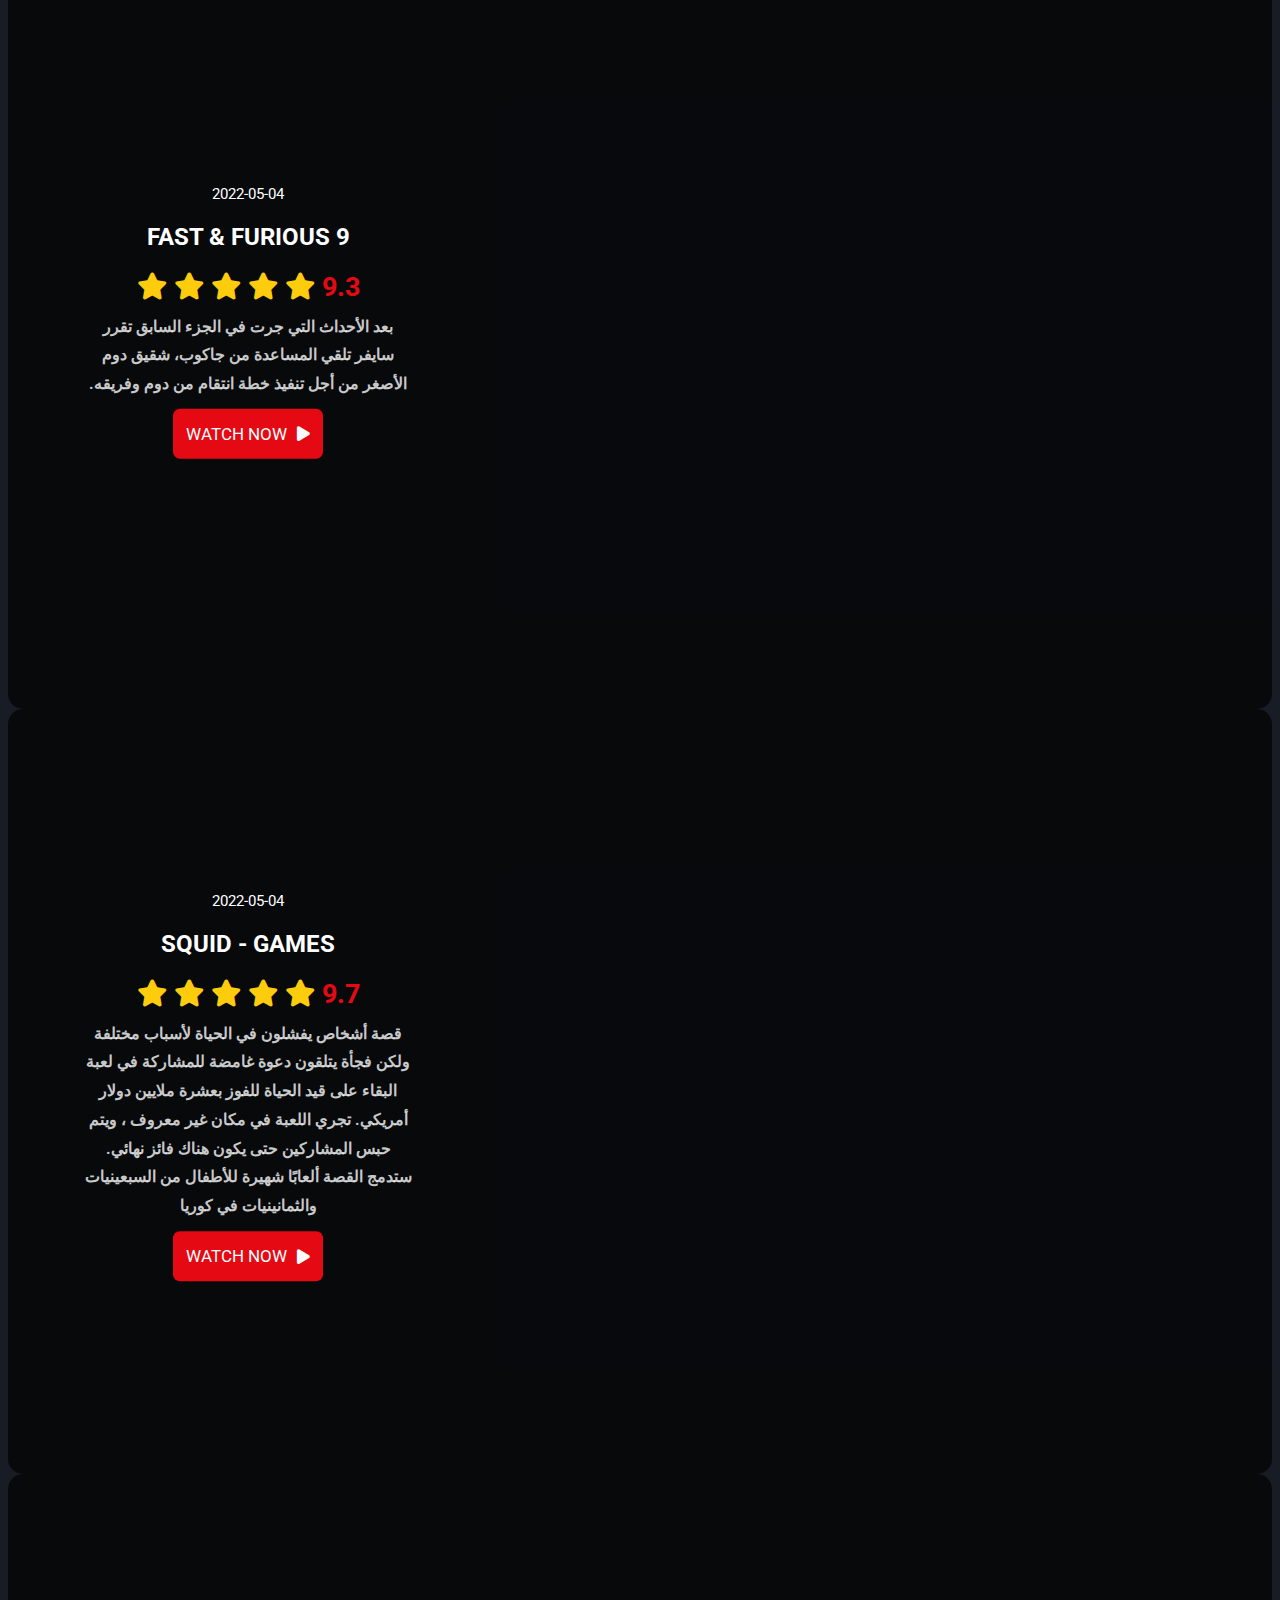
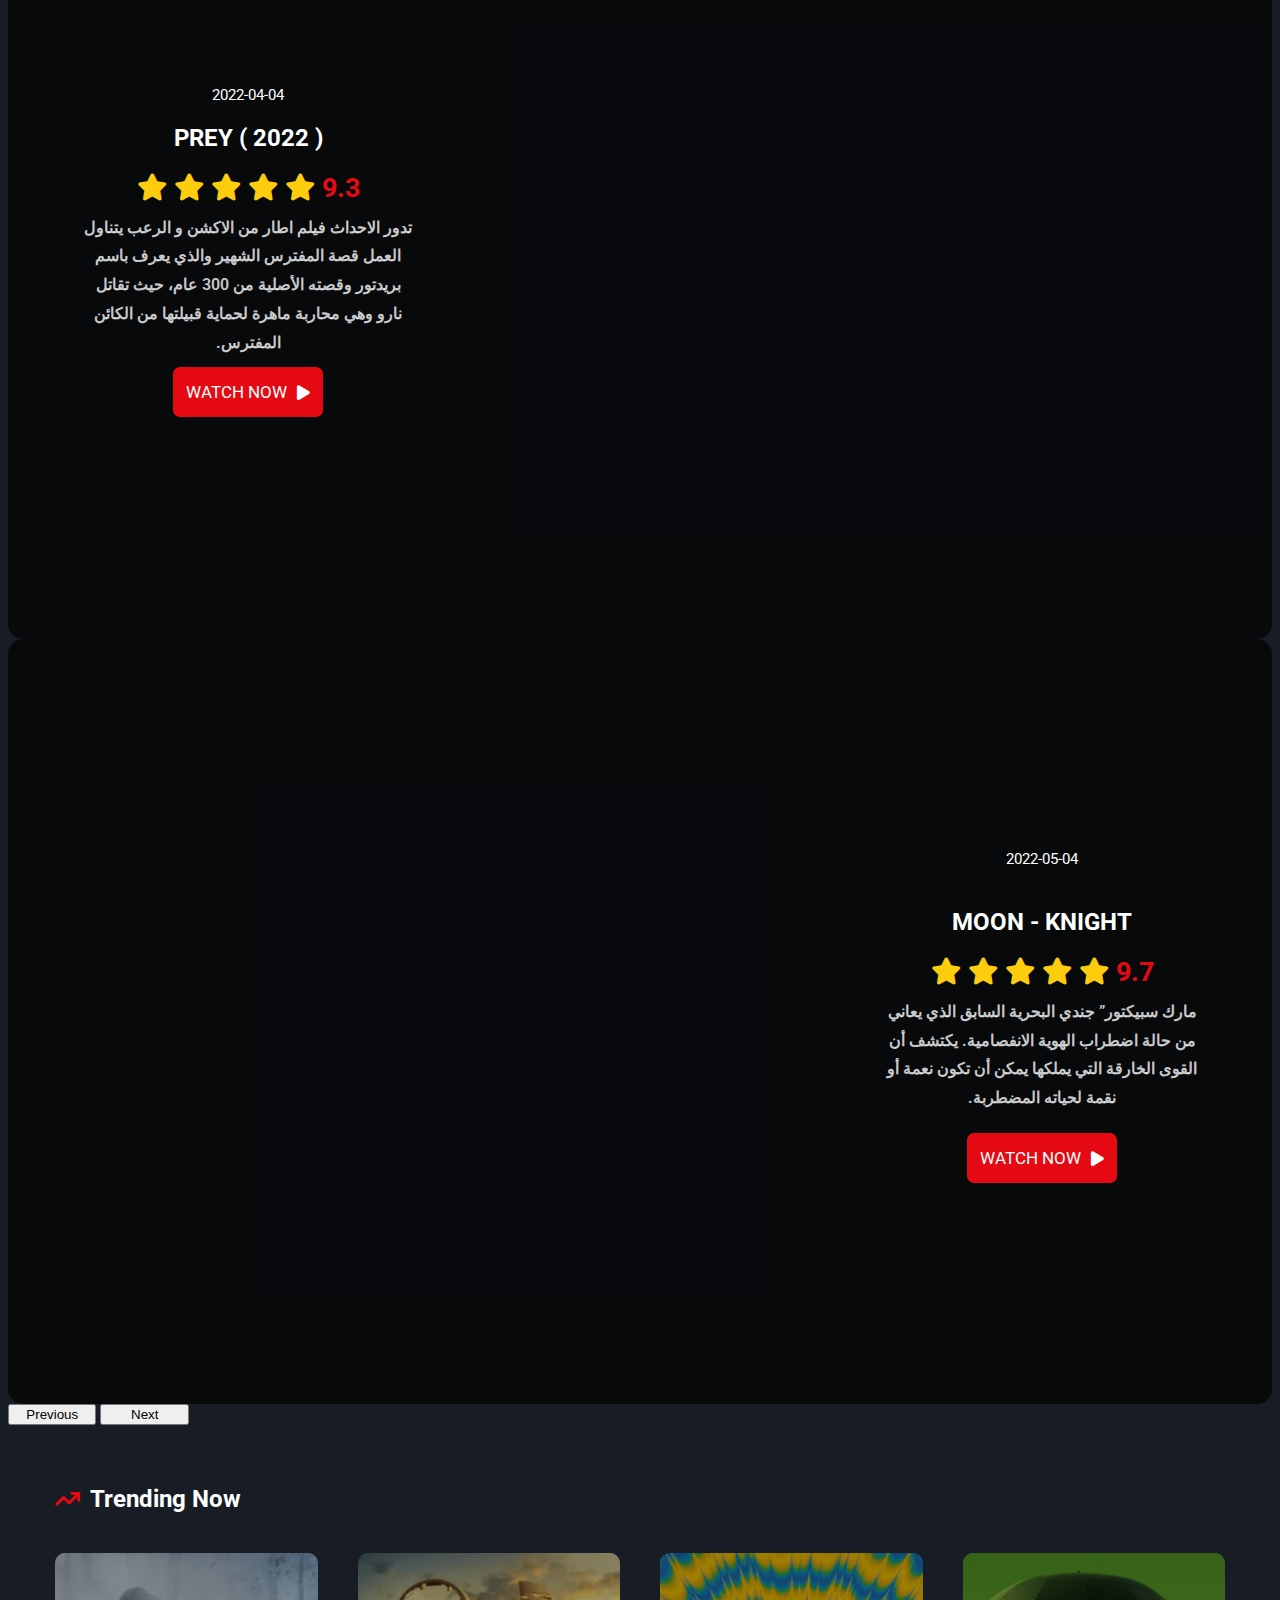
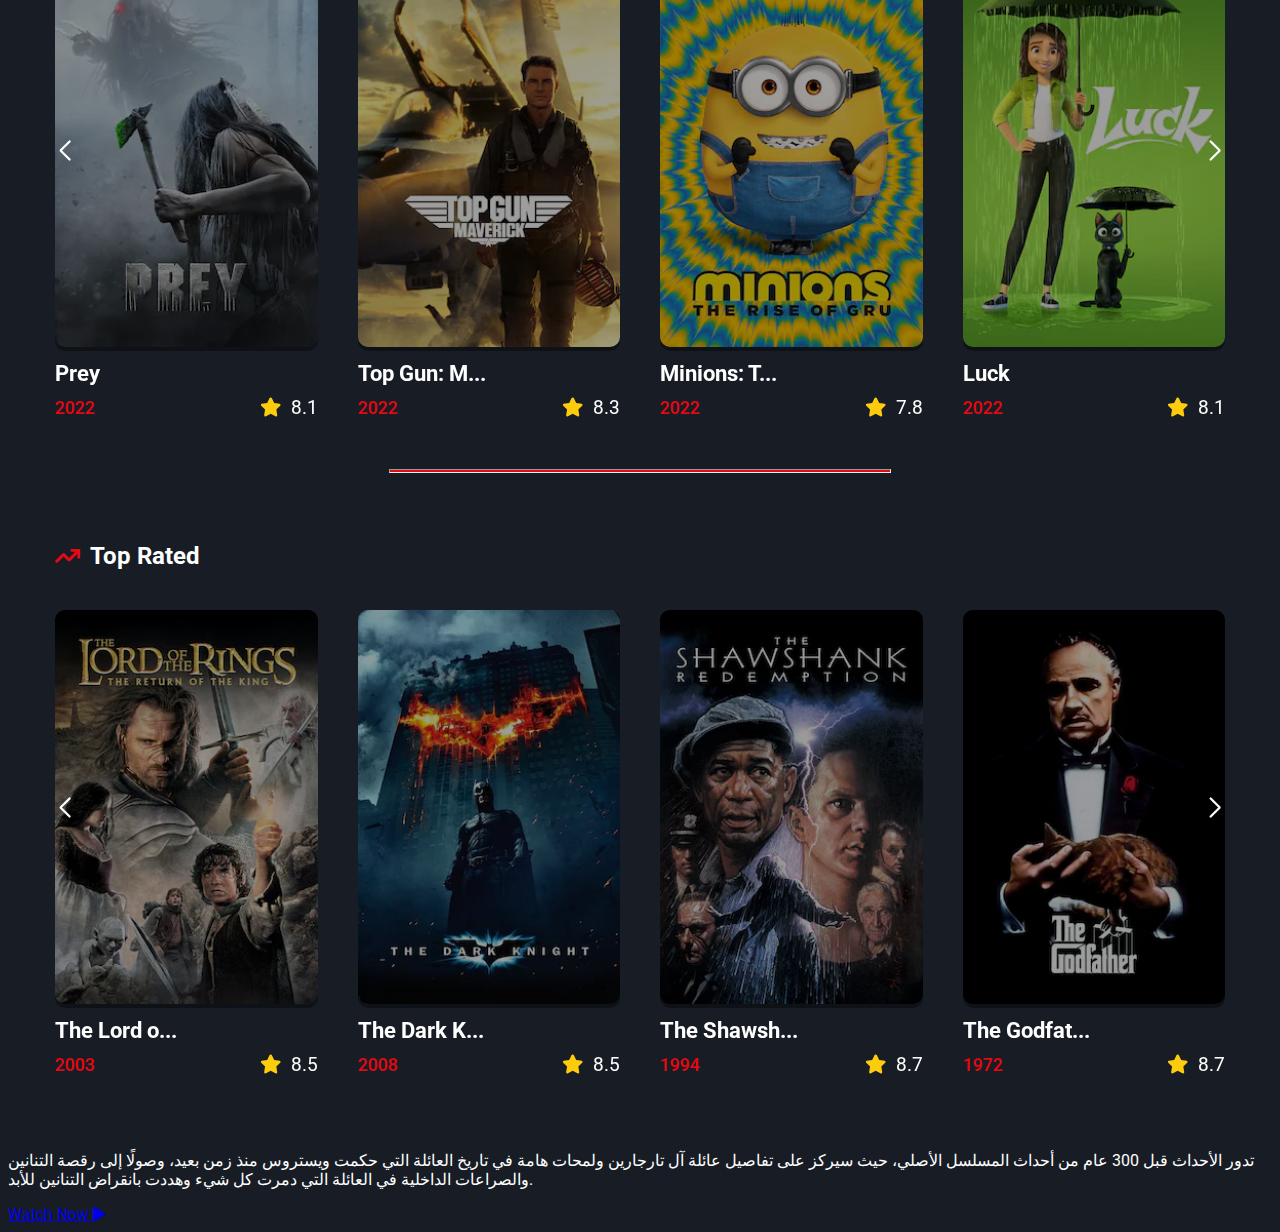
==== commit b2451bdd: "Add files via upload" ====
--- a/index.html
+++ b/index.html
@@ -29,7 +29,7 @@
             <a class="nav-link active" aria-current="page" href="#">Home</a>
           </li>
           <li class="nav-item">
-            <a class="nav-link" href="#">TV Shows</a>
+            <a class="nav-link" href="html/series.html">Series</a>
           </li>
           <li class="nav-item">
             <a class="nav-link" href="html/movie.html">Movies</a>
@@ -289,10 +289,10 @@
                     </a>
                   </div>
                 </div>
-                </div>
-                </div>
-              </div>
-              <!-- End - 7-->
+              </div>
+            </div>
+          </div>
+          <!-- End - 7-->
           <!-- Start -8 -->
           <div class="carousel-item">
             <div class="row">
@@ -325,24 +325,24 @@
                 </div>
               </div>
             </div>
-            </div>
+          </div>
           <!-- End - 8 -->
-            </div>
-          </div>
         </div>
-        <button class="carousel-control-prev" type="button" data-bs-target="#carouselExampleControlsNoTouching"
-          data-bs-slide="prev">
-          <span class="carousel-control-prev-icon" aria-hidden="true"></span>
-          <span class="visually-hidden">Previous</span>
-        </button>
-        <button class="carousel-control-next" type="button" data-bs-target="#carouselExampleControlsNoTouching"
-          data-bs-slide="next">
-          <span class="carousel-control-next-icon" aria-hidden="true"></span>
-          <span class="visually-hidden">Next</span>
-        </button>
       </div>
-      <!-- End -->
     </div>
+    <button class="carousel-control-prev" type="button" data-bs-target="#carouselExampleControlsNoTouching"
+      data-bs-slide="prev">
+      <span class="carousel-control-prev-icon" aria-hidden="true"></span>
+      <span class="visually-hidden">Previous</span>
+    </button>
+    <button class="carousel-control-next" type="button" data-bs-target="#carouselExampleControlsNoTouching"
+      data-bs-slide="next">
+      <span class="carousel-control-next-icon" aria-hidden="true"></span>
+      <span class="visually-hidden">Next</span>
+    </button>
+  </div>
+  <!-- End -->
+  </div>
   </div>
   <!-- End Landing -->
   <!-- Start Trending -->
@@ -711,6 +711,20 @@
     </div>
   </div>
   <!-- End top-rated -->
+  <div class="cover-1">
+    <div class="text">
+      <img src="image/on-cover-1.png" alt="">
+      <p>
+        تدور الأحداث قبل 300 عام من أحداث المسلسل الأصلي، حيث سيركز على تفاصيل عائلة آل تارجارين ولمحات هامة في تاريخ العائلة
+        التي حكمت ويستروس منذ زمن بعيد، وصولًا إلى رقصة التنانين والصراعات الداخلية في العائلة التي دمرت كل شيء وهددت بانقراض
+        التنانين للأبد.
+      </p>
+      <a href="html/house.html">
+        Watch Now
+        <i class="fa-solid fa-play"></i>
+      </a>
+    </div>
+  </div>
   <script src="https://cdn.jsdelivr.net/npm/bootstrap@5.2.0/dist/js/bootstrap.bundle.min.js"
     integrity="sha384-A3rJD856KowSb7dwlZdYEkO39Gagi7vIsF0jrRAoQmDKKtQBHUuLZ9AsSv4jD4Xa"
     crossorigin="anonymous"></script>
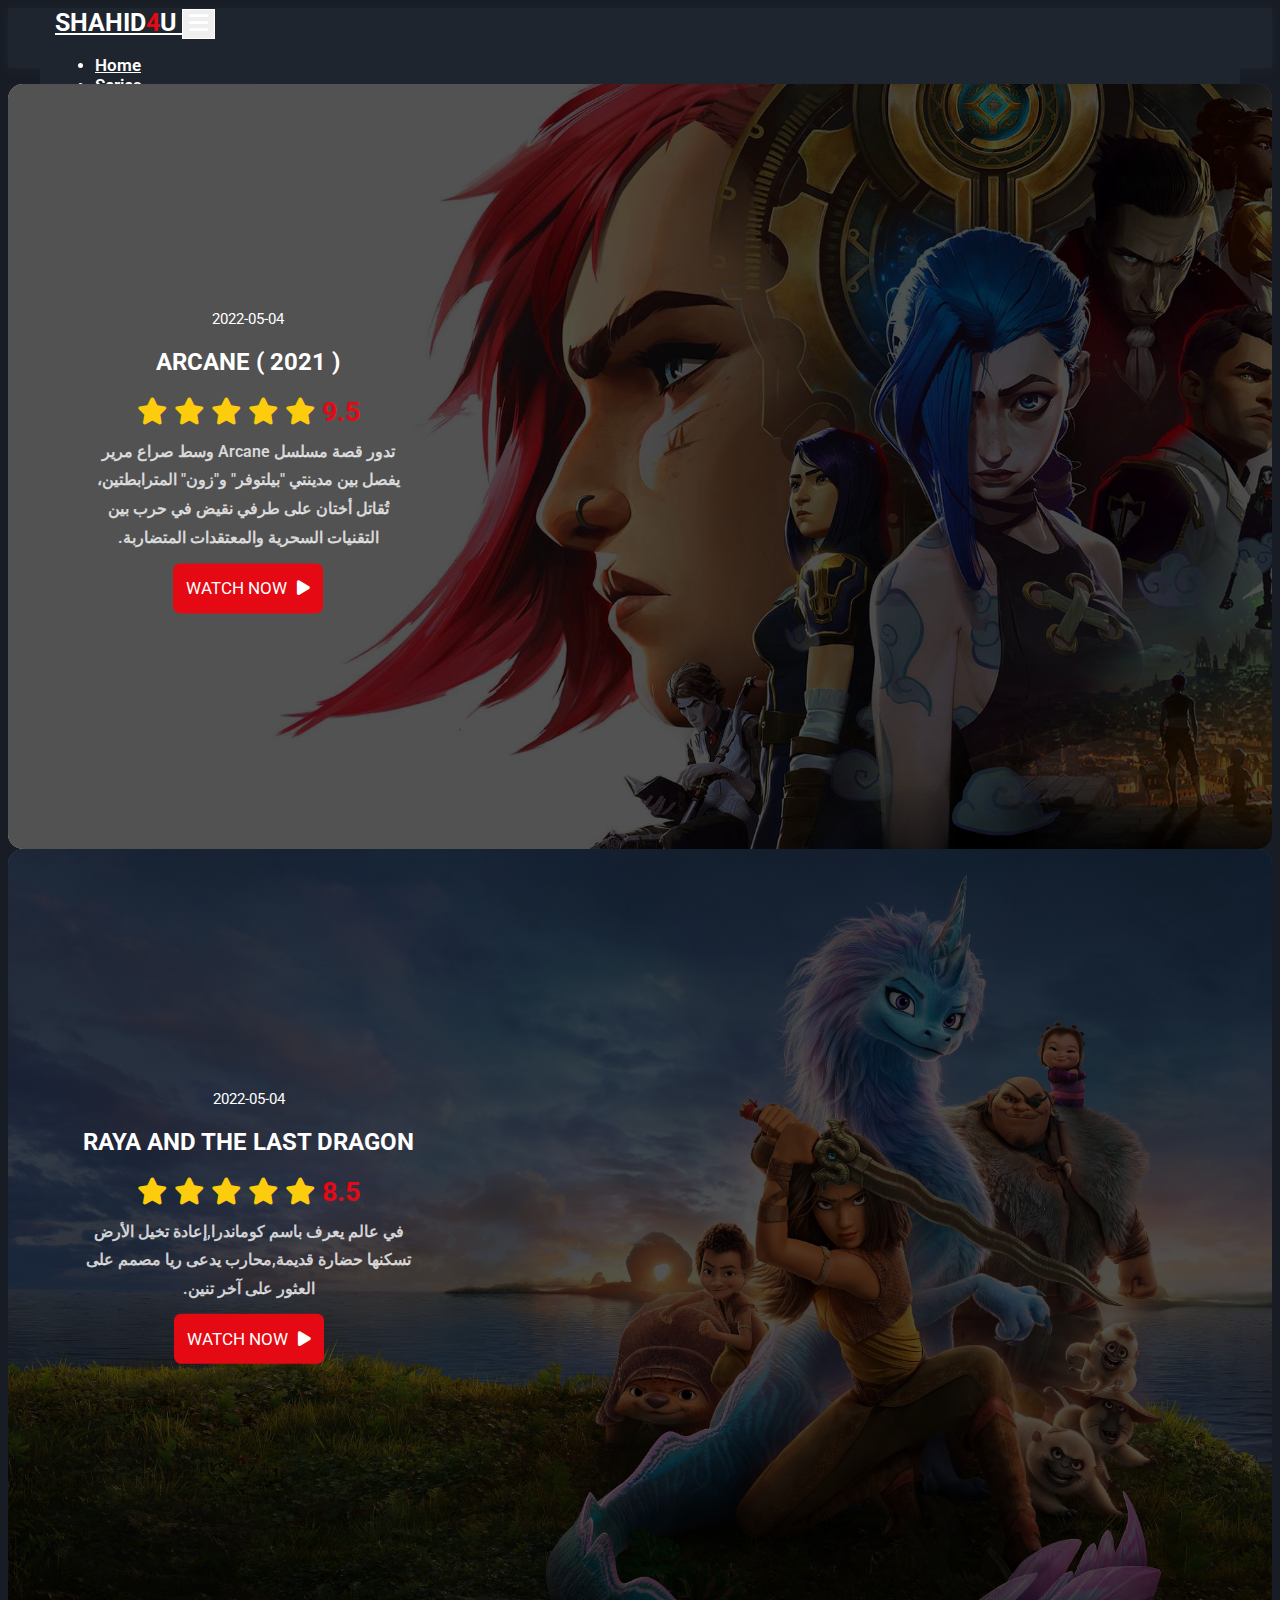
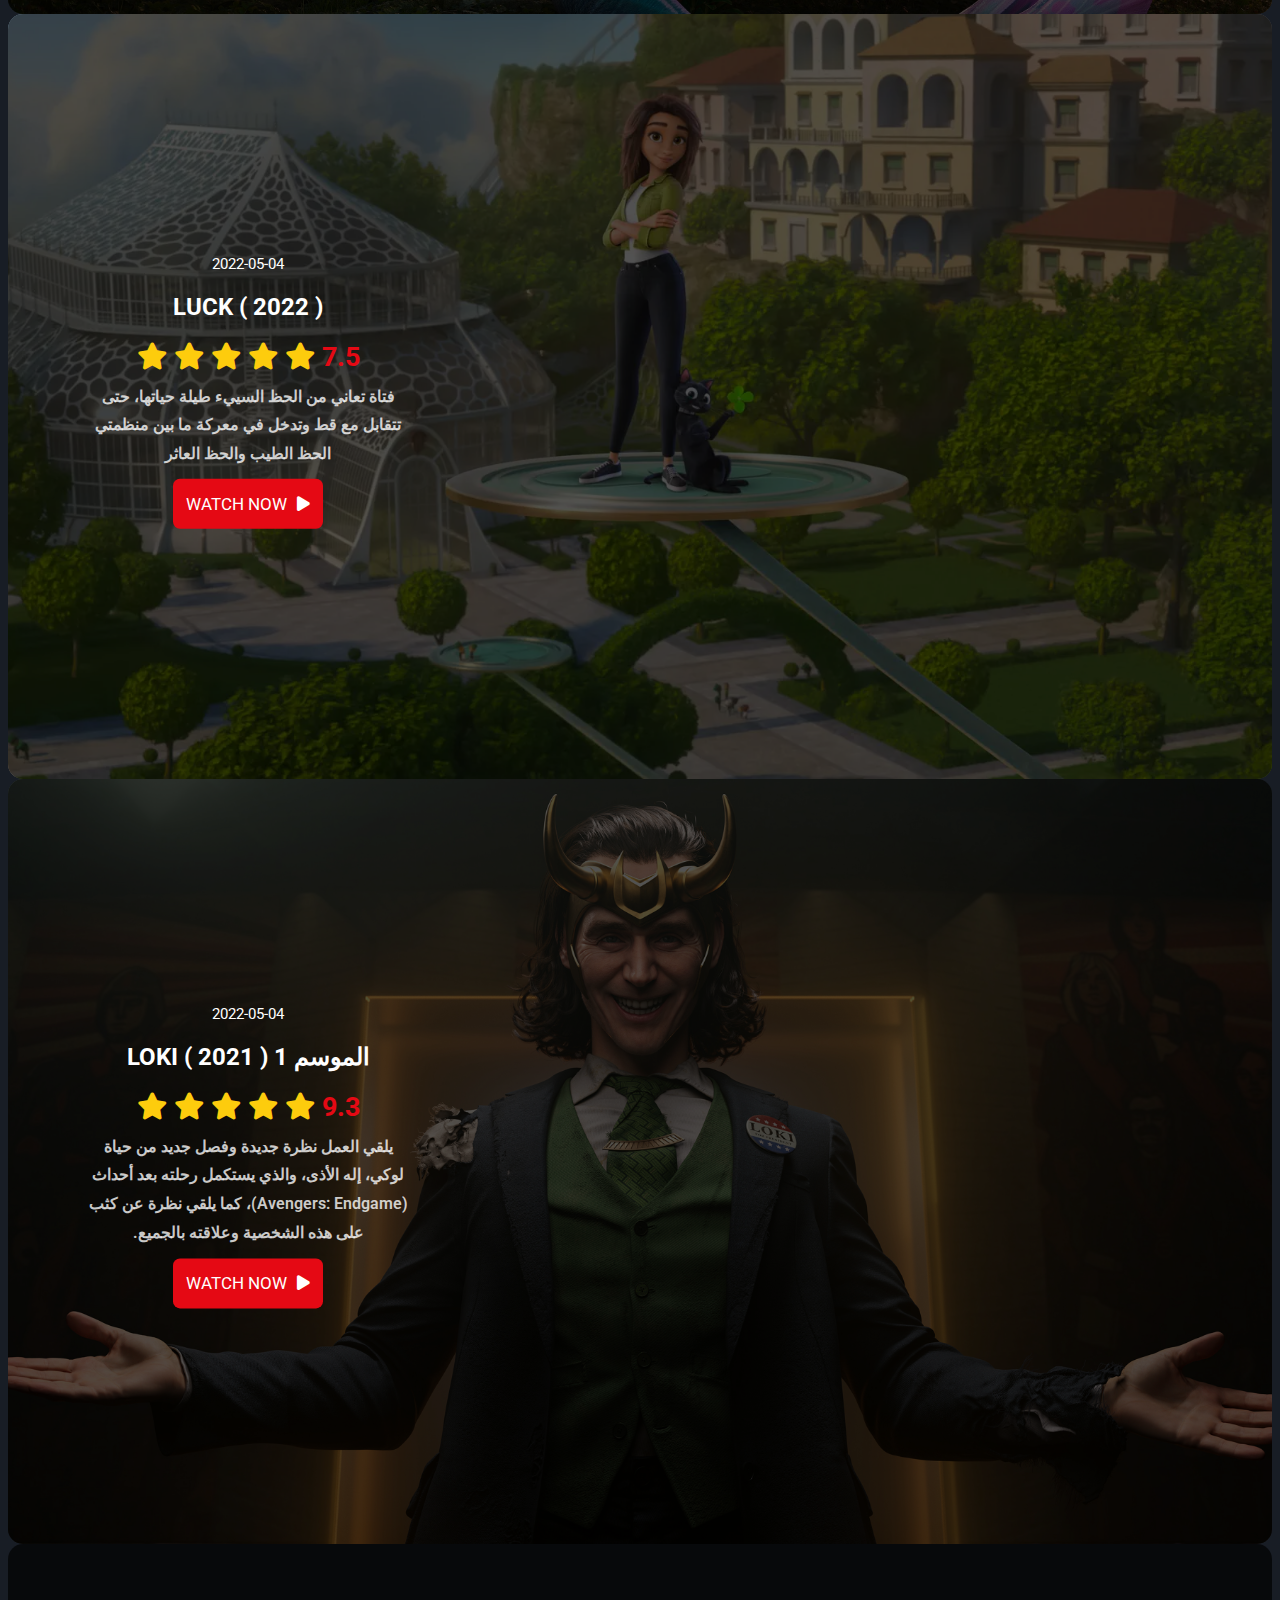
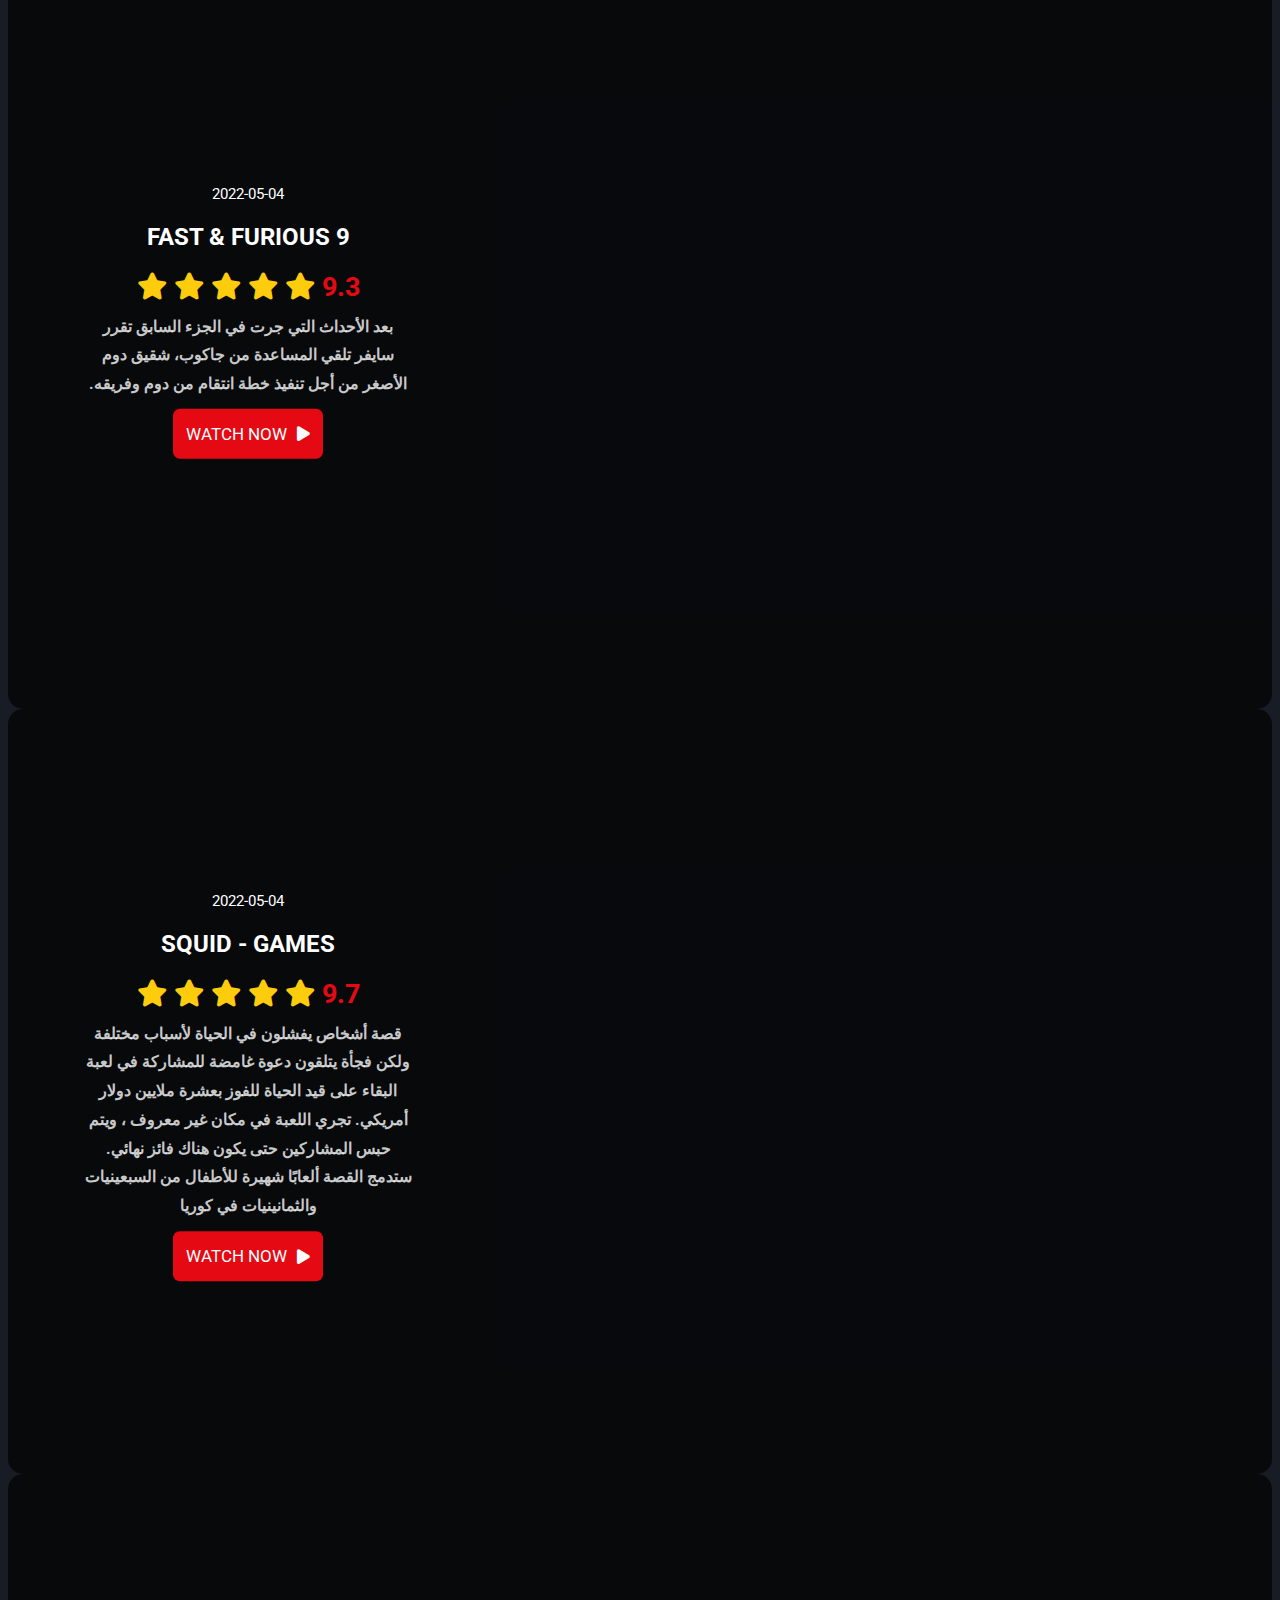
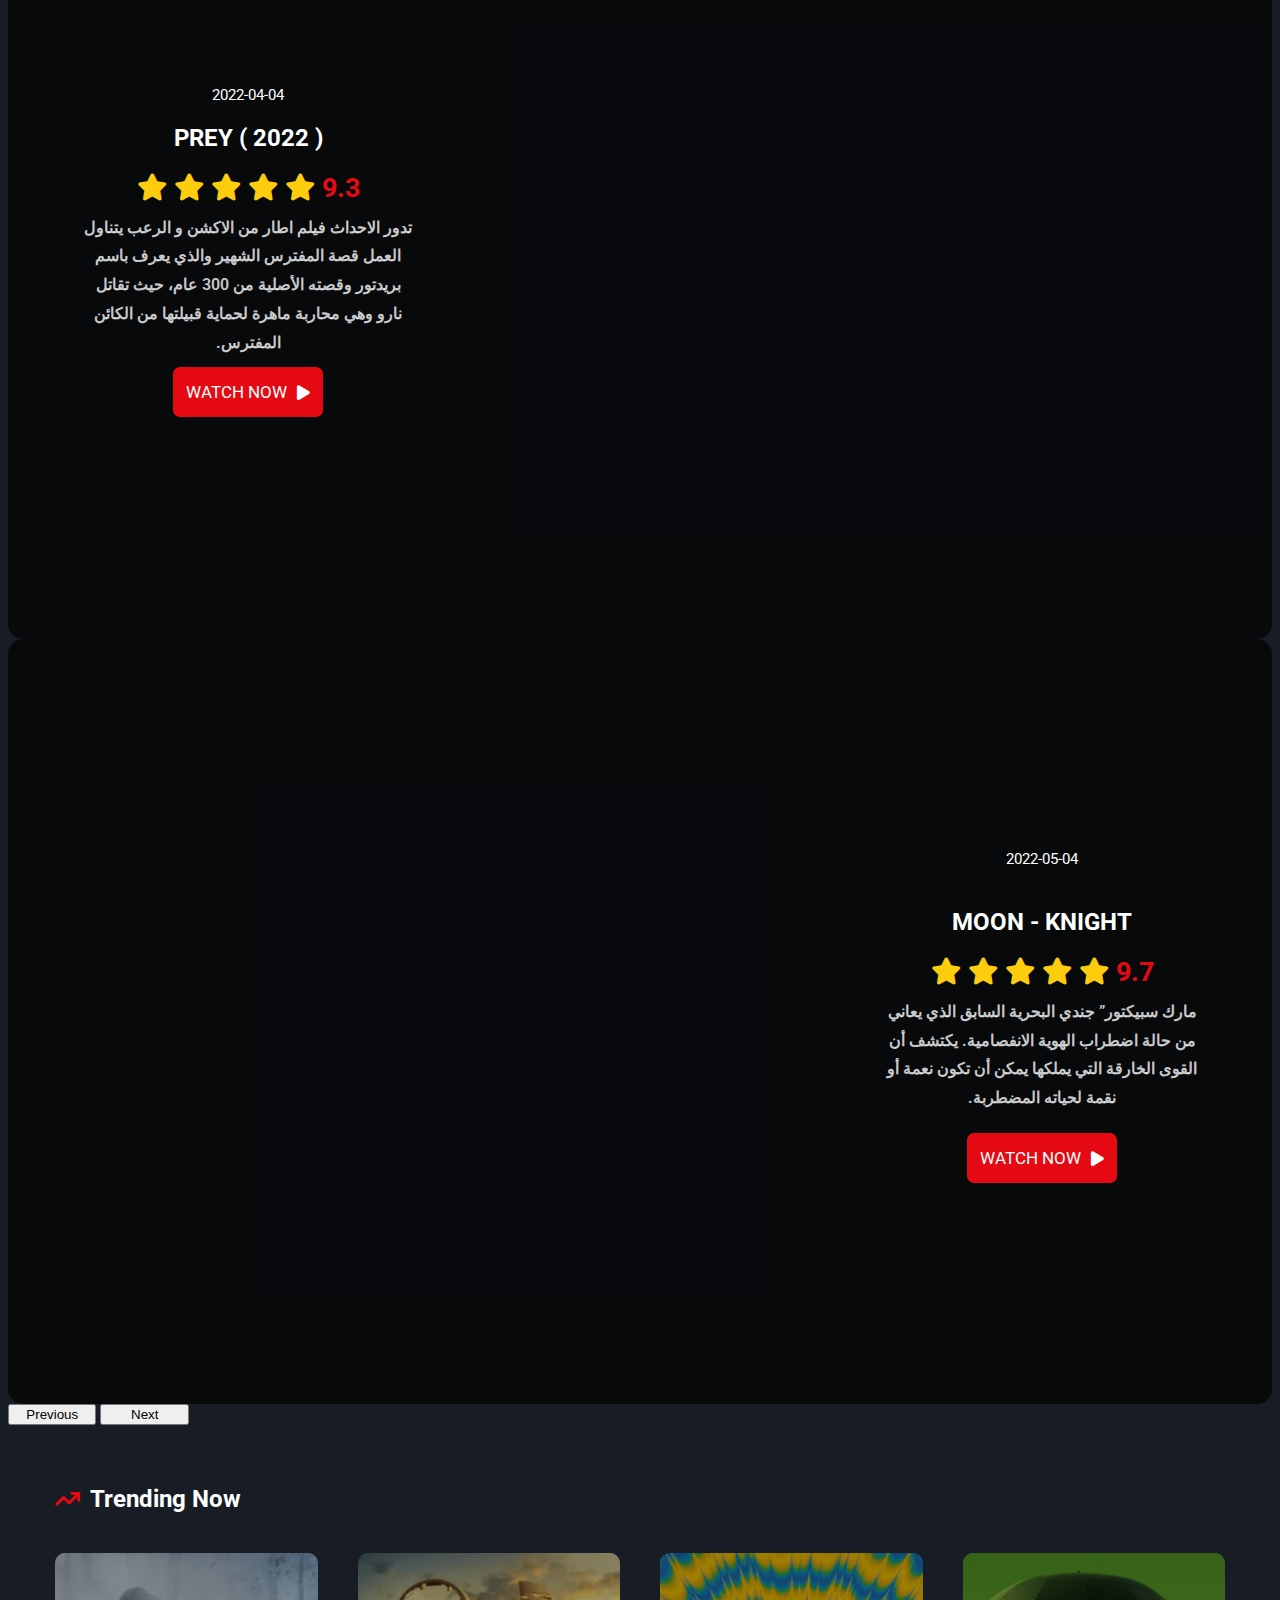
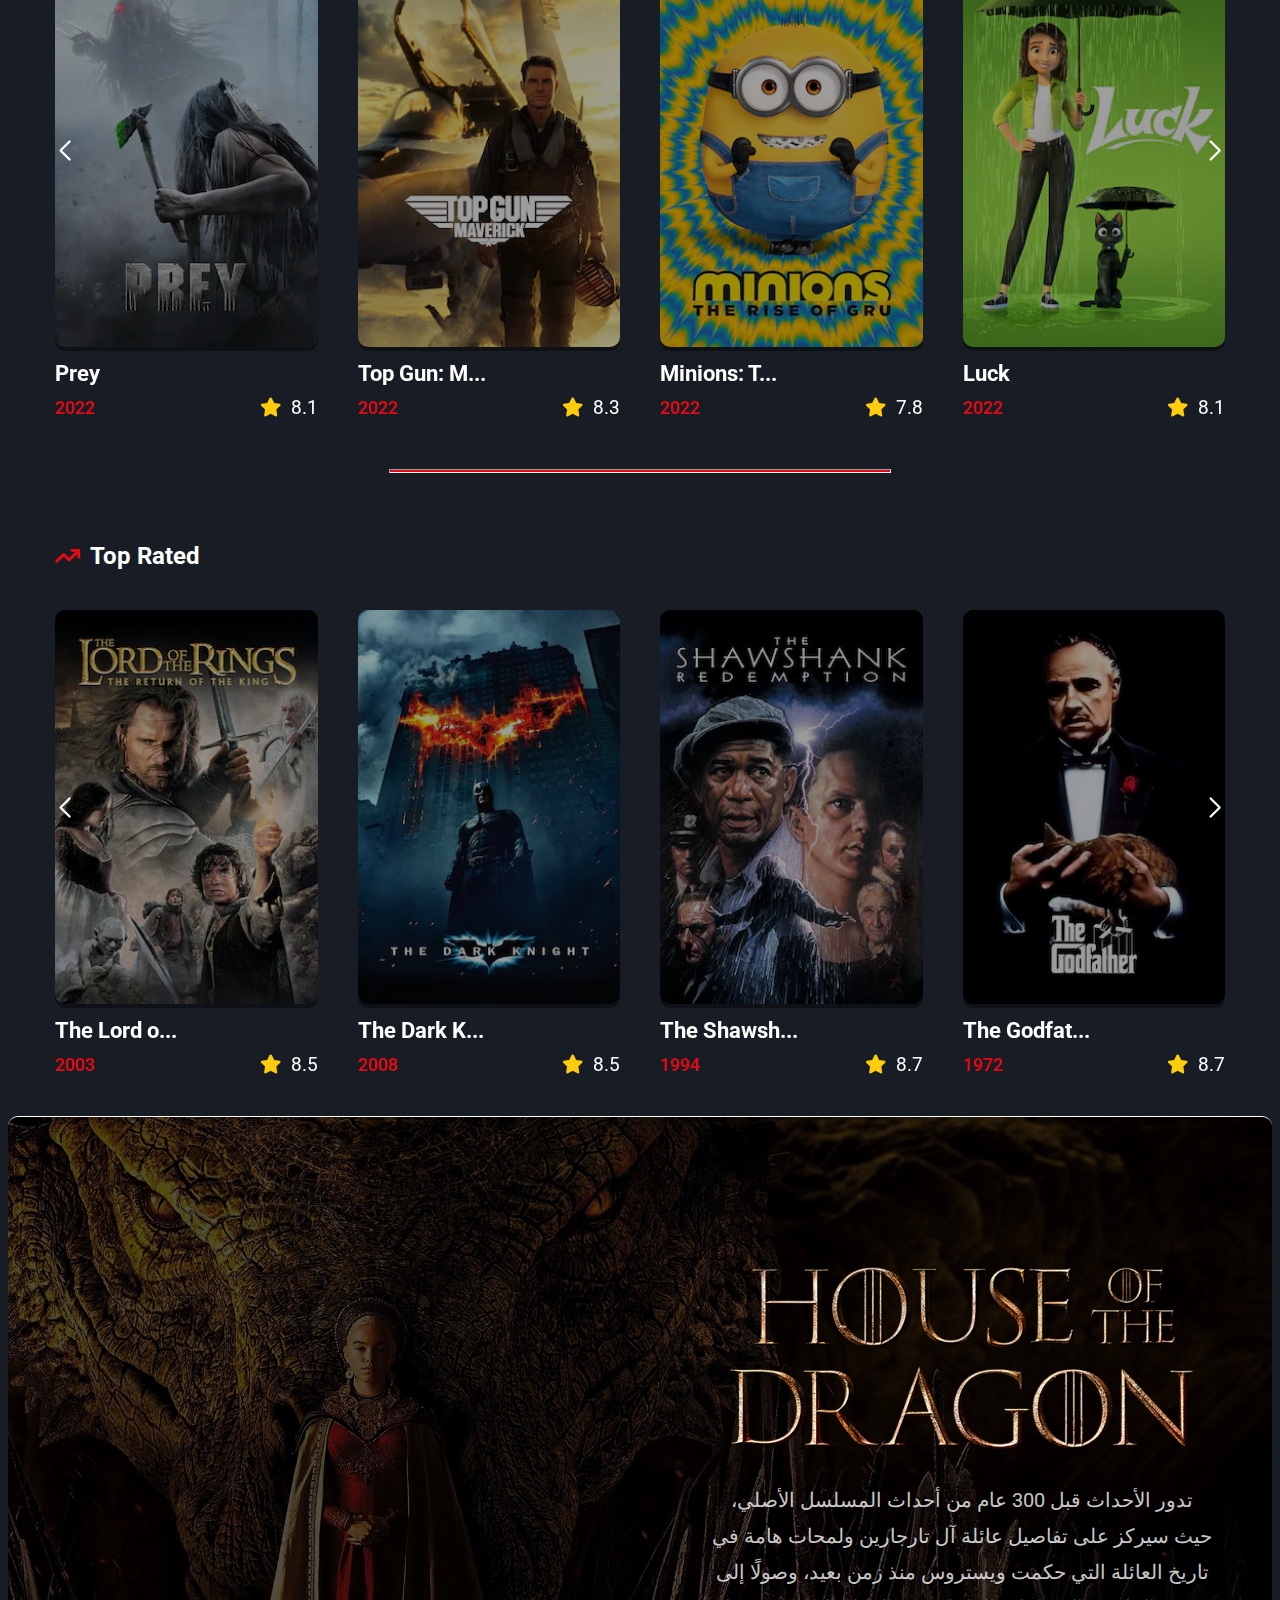
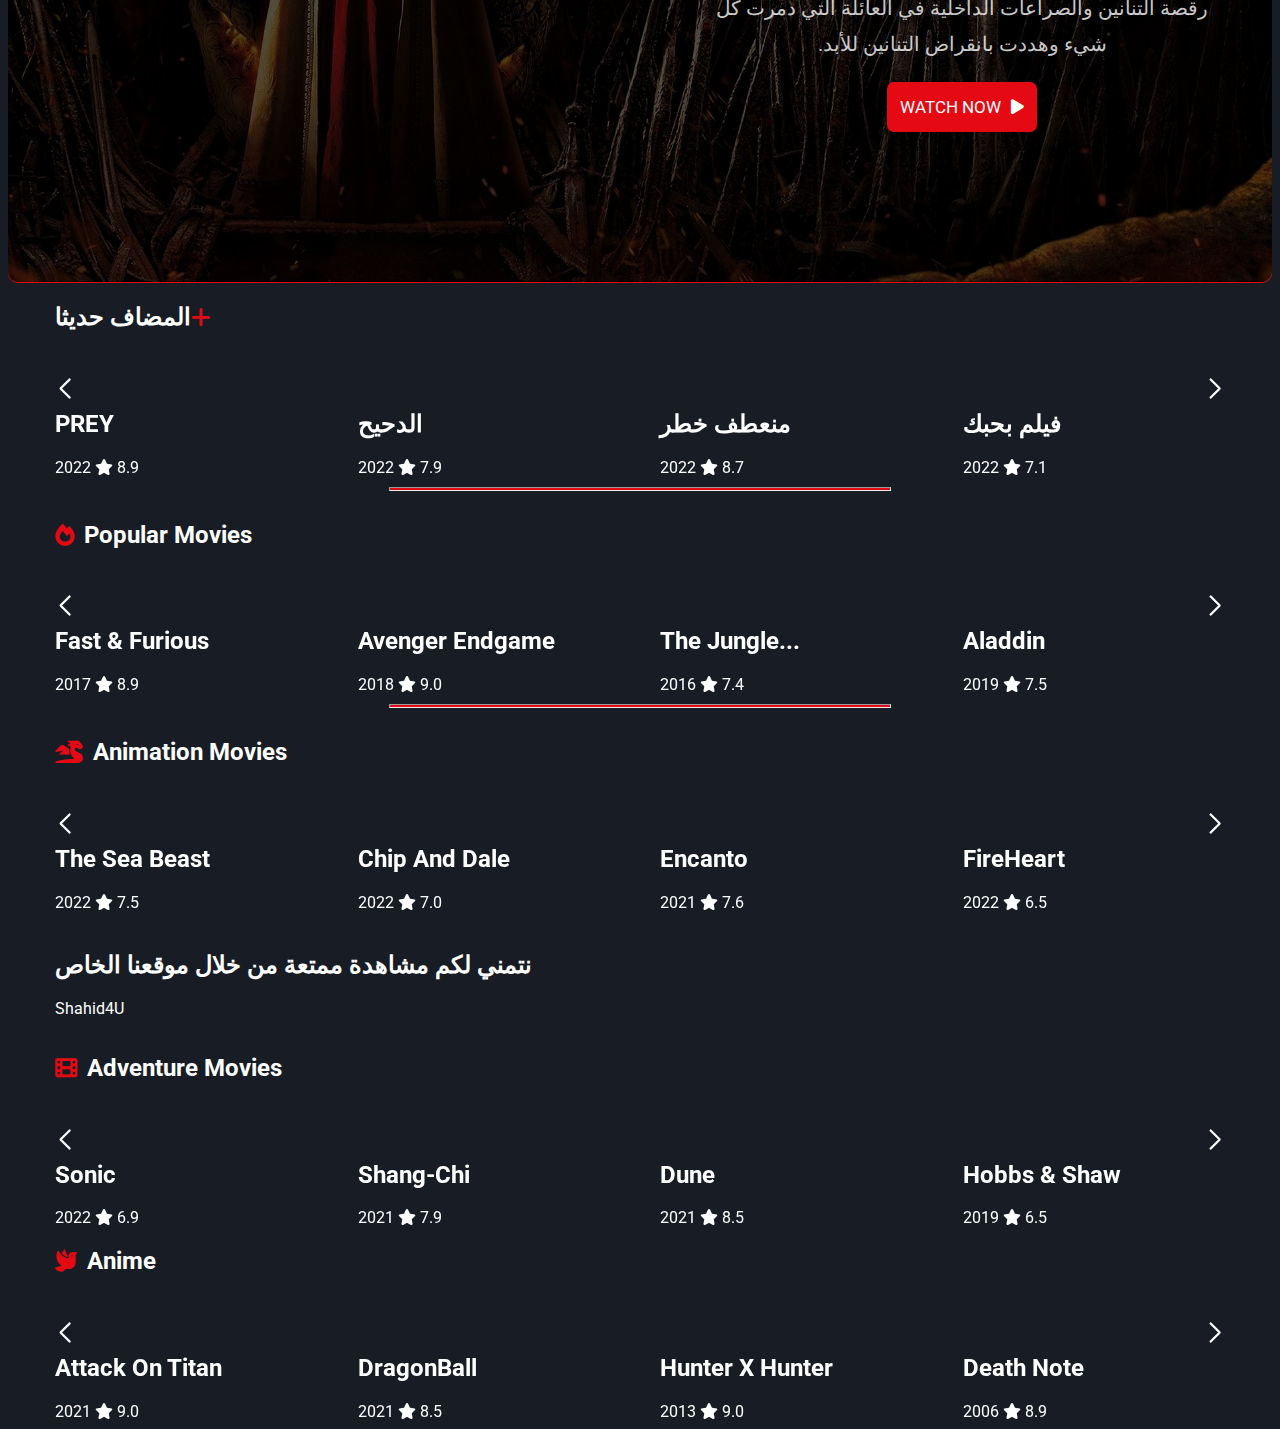
==== commit 808a49fb: "Add files via upload" ====
--- a/index.html
+++ b/index.html
@@ -711,6 +711,7 @@
     </div>
   </div>
   <!-- End top-rated -->
+  <!-- Start Cover -->
   <div class="cover-1">
     <div class="text">
       <img src="image/on-cover-1.png" alt="">
@@ -725,6 +726,1041 @@
       </a>
     </div>
   </div>
+  <!-- End Cover -->
+  <!-- Start NEWS -->
+  <div class="NEWS">
+    <div class="container">
+      <div class="main-title ar-title">
+        <h2>المضاف حديثا</h2>
+        <i class="fa-solid fa-plus"></i>
+      </div>
+      <!-- Start swiper -->
+      <!-- Slider main container -->
+      <div class="swiper">
+        <!-- Additional required wrapper -->
+        <div class="swiper-wrapper">
+          <!-- Slides -->
+          <div class="swiper-slide">
+            <div class="box">
+              <div class="image">
+                <img src="image/NEWS/NEWS-1.jpg" alt="" />
+              </div>
+              <div class="text">
+                <h2>PREY</h2>
+              </div>
+              <div class="rated">
+                <span class="first">2022</span>
+                <span class="second">
+                  <i class="fa-solid fa-star"></i>
+                  8.9
+                </span>
+              </div>
+            </div>
+          </div>
+          <!-- Start - 2 -->
+          <div class="swiper-slide">
+            <div class="box">
+              <div class="image">
+                <img src="image/NEWS/NWS-2.jpg" alt="" />
+              </div>
+              <div class="text tex-dr">
+                <h2>الدحيح</h2>
+              </div>
+              <div class="rated tex-dr">
+                <span class="first">2022</span>
+                <span class="second">
+                  <i class="fa-solid fa-star"></i>
+                  7.9
+                </span>
+              </div>
+            </div>
+          </div>
+          <!-- End - 2 -->
+          <!-- Start - 3 -->
+          <div class="swiper-slide">
+            <div class="box">
+              <div class="image">
+                <img src="image/NEWS/NEW-3.jpg" alt="" />
+              </div>
+              <div class="text tex-dr">
+                <h2>منعطف خطر</h2>
+              </div>
+              <div class="rated tex-dr">
+                <span class="first">2022</span>
+                <span class="second">
+                  <i class="fa-solid fa-star"></i>
+                  8.7
+                </span>
+              </div>
+            </div>
+          </div>
+          <!-- End - 3 -->
+          <!-- Start - 4 -->
+          <div class="swiper-slide">
+            <div class="box">
+              <div class="image">
+                <img src="image/NEWS/NEWS-4.jpg" alt="" />
+              </div>
+              <div class="text tex-dr">
+                <h2>فيلم بحبك</h2>
+              </div>
+              <div class="rated tex-dr">
+                <span class="first">2022</span>
+                <span class="second">
+                  <i class="fa-solid fa-star"></i>
+                  7.1
+                </span>
+              </div>
+            </div>
+          </div>
+          <!-- End - 4 -->
+          <!-- Start 5 -->
+          <div class="swiper-slide">
+            <div class="box">
+              <div class="image">
+                <img src="image/NEWS/NEWS-5.jpg" alt="" />
+              </div>
+              <div class="text tex-dr">
+                <h2>عمهم</h2>
+              </div>
+              <div class="rated tex-dr">
+                <span class="first">2022</span>
+                <span class="second">
+                  <i class="fa-solid fa-star"></i>
+                  8.5
+                </span>
+              </div>
+            </div>
+          </div>
+          <!-- End - 5 -->
+          <!-- Start - 6 -->
+          <div class="swiper-slide">
+            <div class="box">
+              <div class="image">
+                <img src="image/NEWS/NEWS-6.jpg" alt="" />
+              </div>
+              <div class="text">
+                <h2>GOD VS Kong</h2>
+              </div>
+              <div class="rated">
+                <span class="first">2021</span>
+                <span class="second">
+                  <i class="fa-solid fa-star"></i>
+                  8.7
+                </span>
+              </div>
+            </div>
+          </div>
+          <!-- End - 6 -->
+          <!-- Start - 7 -->
+          <div class="swiper-slide">
+            <div class="box">
+              <div class="image">
+                <img src="image/NEWS/NEWS-7.jpg" alt="" />
+              </div>
+              <div class="text tex-dr">
+                <h2>جدران</h2>
+              </div>
+              <div class="rated tex-dr">
+                <span class="first">2022</span>
+                <span class="second">
+                  <i class="fa-solid fa-star"></i>
+                  7.2
+                </span>
+              </div>
+            </div>
+          </div>
+          <!-- End - 7 -->
+          <!-- Start - 8 -->
+          <div class="swiper-slide">
+            <div class="box">
+              <div class="image">
+                <img src="image/NEWS/NEWS-8.jpg" alt="" />
+              </div>
+              <div class="text tex-dr">
+                <h2>مسلسل وسط البلد</h2>
+              </div>
+              <div class="rated tex-dr">
+                <span class="first">2022</span>
+                <span class="second">
+                  <i class="fa-solid fa-star"></i>
+                  7.8
+                </span>
+              </div>
+            </div>
+          </div>
+          <!-- End - 8 -->
+        </div>
+        <!-- If we need navigation buttons -->
+        <div class="swiper-button-prev"></div>
+        <div class="swiper-button-next"></div>
+        <!-- If we need scrollbar -->
+      </div>
+      <!-- end swiper -->
+    </div>
+  </div>
+  <!-- End NEWS -->
+  <hr class="style">
+  <!-- Start tp-movies -->
+  <div class="pop-movies">
+    <div class="container">
+      <div class="main-title">
+      <i class="fa-solid fa-fire"></i>
+        <h2>Popular Movies</h2>
+      </div>
+      <!-- Start swiper -->
+      <!-- Slider main container -->
+      <div class="swiper">
+        <!-- Additional required wrapper -->
+        <div class="swiper-wrapper">
+          <!-- Slides -->
+          <div class="swiper-slide">
+            <div class="box">
+              <div class="image">
+                <img src="image/pop-movies/top-1.jpg" alt="" />
+              </div>
+              <div class="text">
+                <h2>Fast & Furious</h2>
+              </div>
+              <div class="rated">
+                <span class="first">2017</span>
+                <span class="second">
+                  <i class="fa-solid fa-star"></i>
+                  8.9
+                </span>
+              </div>
+            </div>
+          </div>
+          <!-- Start - 2 -->
+          <div class="swiper-slide">
+            <div class="box">
+              <div class="image">
+                <img src="image/pop-movies/top-2.jpg" alt="" />
+              </div>
+              <div class="text">
+                <h2>Avenger Endgame</h2>
+              </div>
+              <div class="rated">
+                <span class="first">2018</span>
+                <span class="second">
+                  <i class="fa-solid fa-star"></i>
+                  9.0
+                </span>
+              </div>
+            </div>
+          </div>
+          <!-- End - 2 -->
+          <!-- Start - 3 -->
+          <div class="swiper-slide">
+            <div class="box">
+              <div class="image">
+                <img src="image/pop-movies/top-3.jpg" alt="" />
+              </div>
+              <div class="text">
+                <h2>The Jungle...</h2>
+              </div>
+              <div class="rated">
+                <span class="first">2016</span>
+                <span class="second">
+                  <i class="fa-solid fa-star"></i>
+                  7.4
+                </span>
+              </div>
+            </div>
+          </div>
+          <!-- End - 3 -->
+          <!-- Start - 4 -->
+          <div class="swiper-slide">
+            <div class="box">
+              <div class="image">
+                <img src="image/pop-movies/top-4.jpg" alt="" />
+              </div>
+              <div class="text">
+                <h2>Aladdin</h2>
+              </div>
+              <div class="rated">
+                <span class="first">2019</span>
+                <span class="second">
+                  <i class="fa-solid fa-star"></i>
+                  7.5
+                </span>
+              </div>
+            </div>
+          </div>
+          <!-- End - 4 -->
+          <!-- Start 5 -->
+          <div class="swiper-slide">
+            <div class="box">
+              <div class="image">
+                <img src="image/pop-movies/top-5.jpg" alt="" />
+              </div>
+              <div class="text">
+                <h2>No Time To...</h2>
+              </div>
+              <div class="rated">
+                <span class="first">2021</span>
+                <span class="second">
+                  <i class="fa-solid fa-star"></i>
+                  8.5
+                </span>
+              </div>
+            </div>
+          </div>
+          <!-- End - 5 -->
+          <!-- Start - 6 -->
+          <div class="swiper-slide">
+            <div class="box">
+              <div class="image">
+                <img src="image/pop-movies/top-6.jpg" alt="" />
+              </div>
+              <div class="text">
+                <h2>The Last Witch</h2>
+              </div>
+              <div class="rated">
+                <span class="first">2015</span>
+                <span class="second">
+                  <i class="fa-solid fa-star"></i>
+                  7.0
+                </span>
+              </div>
+            </div>
+          </div>
+          <!-- End - 6 -->
+          <!-- Start - 7 -->
+          <div class="swiper-slide">
+            <div class="box">
+              <div class="image">
+                <img src="image/pop-movies/top-7.jpg" alt="" />
+              </div>
+              <div class="text">
+                <h2>Maze Runner</h2>
+              </div>
+              <div class="rated">
+                <span class="first">2018</span>
+                <span class="second">
+                  <i class="fa-solid fa-star"></i>
+                  6.2
+                </span>
+              </div>
+            </div>
+          </div>
+          <!-- End - 7 -->
+          <!-- Start - 8 -->
+          <div class="swiper-slide">
+            <div class="box">
+              <div class="image">
+                <img src="image/pop-movies/top-8.jpg" alt="" />
+              </div>
+              <div class="text">
+                <h2>Baby Driver</h2>
+              </div>
+              <div class="rated">
+                <span class="first">2017</span>
+                <span class="second">
+                  <i class="fa-solid fa-star"></i>
+                  8.0
+                </span>
+              </div>
+            </div>
+          </div>
+          <!-- End - 8 -->
+          <!-- Start - 9 -->
+          <div class="swiper-slide">
+            <div class="box">
+              <div class="image">
+                <img src="image/pop-movies/top-9.jpg" alt="" />
+              </div>
+              <div class="text">
+                <h2>Pirates Of The...</h2>
+              </div>
+              <div class="rated">
+                <span class="first">2003</span>
+                <span class="second">
+                  <i class="fa-solid fa-star"></i>
+                  8.0
+                </span>
+              </div>
+            </div>
+          </div>
+          <!-- End - 9 -->
+          <!-- Start - 10 -->
+          <div class="swiper-slide">
+            <div class="box">
+              <div class="image">
+                <img src="image/pop-movies/top-10.jpg" alt="" />
+              </div>
+              <div class="text">
+                <h2>Jhon Wick</h2>
+              </div>
+              <div class="rated">
+                <span class="first">2017</span>
+                <span class="second">
+                  <i class="fa-solid fa-star"></i>
+                  7.6
+                </span>
+              </div>
+            </div>
+          </div>
+          <!-- End - 10 -->
+        </div>
+        <!-- If we need navigation buttons -->
+        <div class="swiper-button-prev"></div>
+        <div class="swiper-button-next"></div>
+        <!-- If we need scrollbar -->
+      </div>
+      <!-- end swiper -->
+    </div>
+  </div>
+  <!-- End pop-movies -->
+  <hr class="style">
+  <!-- Start Animation -->
+  <div class="animation">
+    <div class="container">
+      <div class="main-title">
+      <i class="fa-solid fa-dragon"></i>
+        <h2>Animation Movies</h2>
+      </div>
+      <!-- Start swiper -->
+      <!-- Slider main container -->
+      <div class="swiper">
+        <!-- Additional required wrapper -->
+        <div class="swiper-wrapper">
+          <!-- Slides -->
+          <div class="swiper-slide">
+            <div class="box">
+              <div class="image">
+                <img src="image/Animation/Animation-1.jpg" alt="" />
+              </div>
+              <div class="text">
+                <h2>The Sea Beast</h2>
+              </div>
+              <div class="rated">
+                <span class="first">2022</span>
+                <span class="second">
+                  <i class="fa-solid fa-star"></i>
+                  7.5
+                </span>
+              </div>
+            </div>
+          </div>
+          <!-- Start - 2 -->
+          <div class="swiper-slide">
+            <div class="box">
+              <div class="image">
+                <img src="image/Animation/Animation-2.jpg" alt="" />
+              </div>
+              <div class="text">
+                <h2>Chip And Dale</h2>
+              </div>
+              <div class="rated">
+                <span class="first">2022</span>
+                <span class="second">
+                  <i class="fa-solid fa-star"></i>
+                  7.0
+                </span>
+              </div>
+            </div>
+          </div>
+          <!-- End - 2 -->
+          <!-- Start - 3 -->
+          <div class="swiper-slide">
+            <div class="box">
+              <div class="image">
+                <img src="image/Animation/Animation-3.jpg" alt="" />
+              </div>
+              <div class="text">
+                <h2>Encanto</h2>
+              </div>
+              <div class="rated">
+                <span class="first">2021</span>
+                <span class="second">
+                  <i class="fa-solid fa-star"></i>
+                  7.6
+                </span>
+              </div>
+            </div>
+          </div>
+          <!-- End - 3 -->
+          <!-- Start - 4 -->
+          <div class="swiper-slide">
+            <div class="box">
+              <div class="image">
+                <img src="image/Animation/Animation-4.jpg" alt="" />
+              </div>
+              <div class="text">
+                <h2>FireHeart</h2>
+              </div>
+              <div class="rated">
+                <span class="first">2022</span>
+                <span class="second">
+                  <i class="fa-solid fa-star"></i>
+                  6.5
+                </span>
+              </div>
+            </div>
+          </div>
+          <!-- End - 4 -->
+          <!-- Start 5 -->
+          <div class="swiper-slide">
+            <div class="box">
+              <div class="image">
+                <img src="image/Animation/Animation-5.jpg" alt="" />
+              </div>
+              <div class="text">
+                <h2>The Ice Age</h2>
+              </div>
+              <div class="rated">
+                <span class="first">2022</span>
+                <span class="second">
+                  <i class="fa-solid fa-star"></i>
+                  6.9
+                </span>
+              </div>
+            </div>
+          </div>
+          <!-- End - 5 -->
+          <!-- Start - 6 -->
+          <div class="swiper-slide">
+            <div class="box">
+              <div class="image">
+                <img src="image/Animation/Animation-6.jpg" alt="" />
+              </div>
+              <div class="text">
+                <h2>Tom And Jerry</h2>
+              </div>
+              <div class="rated">
+                <span class="first">2022</span>
+                <span class="second">
+                  <i class="fa-solid fa-star"></i>
+                  6.9
+                </span>
+              </div>
+            </div>
+          </div>
+          <!-- End - 6 -->
+          <!-- Start - 7 -->
+          <div class="swiper-slide">
+            <div class="box">
+              <div class="image">
+                <img src="image/Animation/Animation-7.jpg" alt="" />
+              </div>
+              <div class="text">
+                <h2>Luca</h2>
+              </div>
+              <div class="rated">
+                <span class="first">2021</span>
+                <span class="second">
+                  <i class="fa-solid fa-star"></i>
+                  8.3
+                </span>
+              </div>
+            </div>
+          </div>
+          <!-- End - 7 -->
+          <!-- Start - 8 -->
+          <div class="swiper-slide">
+            <div class="box">
+              <div class="image">
+                <img src="image/Animation/Animation-8.jpg" alt="" />
+              </div>
+              <div class="text">
+                <h2>Anibo</h2>
+              </div>
+              <div class="rated">
+                <span class="first">2021</span>
+                <span class="second">
+                  <i class="fa-solid fa-star"></i>
+                  6.9
+                </span>
+              </div>
+            </div>
+          </div>
+          <!-- End - 8 -->
+          <!-- Start - 9 -->
+          <div class="swiper-slide">
+            <div class="box">
+              <div class="image">
+                <img src="image/Animation/Animation-9.jpg" alt="" />
+              </div>
+              <div class="text">
+                <h2>How To Train...</h2>
+              </div>
+              <div class="rated">
+                <span class="first">2019</span>
+                <span class="second">
+                  <i class="fa-solid fa-star"></i>
+                  7.5
+                </span>
+              </div>
+            </div>
+          </div>
+          <!-- End - 9 -->
+          <!-- Start - 10 -->
+          <div class="swiper-slide">
+            <div class="box">
+              <div class="image">
+                <img src="image/pop-movies/top-10.jpg" alt="" />
+              </div>
+              <div class="text">
+                <h2>Onward</h2>
+              </div>
+              <div class="rated">
+                <span class="first">2020</span>
+                <span class="second">
+                  <i class="fa-solid fa-star"></i>
+                  7.5
+                </span>
+              </div>
+            </div>
+          </div>
+          <!-- End - 10 -->
+        </div>
+        <!-- If we need navigation buttons -->
+        <div class="swiper-button-prev"></div>
+        <div class="swiper-button-next"></div>
+        <!-- If we need scrollbar -->
+      </div>
+      <!-- end swiper -->
+    </div>
+  </div>
+  <!-- End Animation -->
+  <!-- Start massage -->
+  <div class="massage">
+    <div class="container">
+      <div class="image">
+        <img src="image/test.png" alt="">
+      </div>
+      <div class="text">
+        <h2>
+        نتمني لكم مشاهدة ممتعة من خلال موقعنا الخاص
+        </h2>
+        <p>Shahid<span>4</span>U</p>
+      </div>
+    </div>
+  </div>
+  <!-- end massage -->
+  <!-- Start Adventure -->
+  <div class="adven">
+    <div class="container">
+      <div class="main-title">
+        <i class="fa-solid fa-film"></i>
+        <h2>Adventure Movies</h2>
+      </div>
+      <!-- Start swiper -->
+      <!-- Slider main container -->
+      <div class="swiper">
+        <!-- Additional required wrapper -->
+        <div class="swiper-wrapper">
+          <!-- Slides -->
+          <div class="swiper-slide">
+            <div class="box">
+              <div class="image">
+                <img src="image/Adventure/Adv-1.jpg" alt="" />
+              </div>
+              <div class="text">
+                <h2>Sonic</h2>
+              </div>
+              <div class="rated">
+                <span class="first">2022</span>
+                <span class="second">
+                  <i class="fa-solid fa-star"></i>
+                  6.9
+                </span>
+              </div>
+            </div>
+          </div>
+          <!-- Start - 2 -->
+          <div class="swiper-slide">
+            <div class="box">
+              <div class="image">
+                <img src="image/Adventure/Adv-2.jpg" alt="" />
+              </div>
+              <div class="text">
+                <h2>Shang-Chi</h2>
+              </div>
+              <div class="rated">
+                <span class="first">2021</span>
+                <span class="second">
+                  <i class="fa-solid fa-star"></i>
+                  7.9
+                </span>
+              </div>
+            </div>
+          </div>
+          <!-- End - 2 -->
+          <!-- Start - 3 -->
+          <div class="swiper-slide">
+            <div class="box">
+              <div class="image">
+                <img src="image/Adventure/Adv-3.jpg" alt="" />
+              </div>
+              <div class="text">
+                <h2>Dune</h2>
+              </div>
+              <div class="rated">
+                <span class="first">2021</span>
+                <span class="second">
+                  <i class="fa-solid fa-star"></i>
+                  8.5
+                </span>
+              </div>
+            </div>
+          </div>
+          <!-- End - 3 -->
+          <!-- Start - 4 -->
+          <div class="swiper-slide">
+            <div class="box">
+              <div class="image">
+                <img src="image/Adventure/Adv-4.jpg" alt="" />
+              </div>
+              <div class="text">
+                <h2>Hobbs & Shaw</h2>
+              </div>
+              <div class="rated">
+                <span class="first">2019</span>
+                <span class="second">
+                  <i class="fa-solid fa-star"></i>
+                  6.5
+                </span>
+              </div>
+            </div>
+          </div>
+          <!-- End - 4 -->
+          <!-- Start 5 -->
+          <div class="swiper-slide">
+            <div class="box">
+              <div class="image">
+                <img src="image/Adventure/Adv-5.jpg" alt="" />
+              </div>
+              <div class="text">
+                <h2>Snake Eyes</h2>
+              </div>
+              <div class="rated">
+                <span class="first">2021</span>
+                <span class="second">
+                  <i class="fa-solid fa-star"></i>
+                  5.7
+                </span>
+              </div>
+            </div>
+          </div>
+          <!-- End - 5 -->
+          <!-- Start - 6 -->
+          <div class="swiper-slide">
+            <div class="box">
+              <div class="image">
+                <img src="image/Adventure/Adv-6.jpg" alt="" />
+              </div>
+              <div class="text">
+                <h2>Charlie And...</h2>
+              </div>
+              <div class="rated">
+                <span class="first">2005</span>
+                <span class="second">
+                  <i class="fa-solid fa-star"></i>
+                  7.9
+                </span>
+              </div>
+            </div>
+          </div>
+          <!-- End - 6 -->
+          <!-- Start - 7 -->
+          <div class="swiper-slide">
+            <div class="box">
+              <div class="image">
+                <img src="image/Adventure/Adv-7.jpg" alt="" />
+              </div>
+              <div class="text">
+                <h2>The Lost City</h2>
+              </div>
+              <div class="rated">
+                <span class="first">2022</span>
+                <span class="second">
+                  <i class="fa-solid fa-star"></i>
+                  7.6
+                </span>
+              </div>
+            </div>
+          </div>
+          <!-- End - 7 -->
+          <!-- Start - 8 -->
+          <div class="swiper-slide">
+            <div class="box">
+              <div class="image">
+                <img src="image/Adventure/Adv-8.jpg" alt="" />
+              </div>
+              <div class="text">
+                <h2>The Lion King</h2>
+              </div>
+              <div class="rated">
+                <span class="first">2019</span>
+                <span class="second">
+                  <i class="fa-solid fa-star"></i>
+                  7.9
+                </span>
+              </div>
+            </div>
+          </div>
+          <!-- End - 8 -->
+          <!-- Start - 9 -->
+          <div class="swiper-slide">
+            <div class="box">
+              <div class="image">
+                <img src="image/Adventure/Adv-9.jpg" alt="" />
+              </div>
+              <div class="text">
+                <h2>Uncharted</h2>
+              </div>
+              <div class="rated">
+                <span class="first">2022</span>
+                <span class="second">
+                  <i class="fa-solid fa-star"></i>
+                  7.5
+                </span>
+              </div>
+            </div>
+          </div>
+          <!-- End - 9 -->
+          <!-- Start - 10 -->
+          <div class="swiper-slide">
+            <div class="box">
+              <div class="image">
+                <img src="image/Adventure/Adv-10.jpg" alt="" />
+              </div>
+              <div class="text">
+                <h2>Maid</h2>
+              </div>
+              <div class="rated">
+                <span class="first">2022</span>
+                <span class="second">
+                  <i class="fa-solid fa-star"></i>
+                  7.7
+                </span>
+              </div>
+            </div>
+          </div>
+          <!-- End - 10 -->
+        </div>
+        <!-- If we need navigation buttons -->
+        <div class="swiper-button-prev"></div>
+        <div class="swiper-button-next"></div>
+        <!-- If we need scrollbar -->
+      </div>
+      <!-- end swiper -->
+    </div>
+  </div>
+  <!-- End Animation -->
+  <!-- Start Anime -->
+  <div class="anime">
+    <div class="container">
+      <div class="main-title">
+        <i class="fa-solid fa-dove"></i>
+        <h2>Anime</h2>
+      </div>
+      <!-- Start swiper -->
+      <!-- Slider main container -->
+      <div class="swiper">
+        <!-- Additional required wrapper -->
+        <div class="swiper-wrapper">
+          <!-- Slides -->
+          <div class="swiper-slide">
+            <div class="box">
+              <div class="image">
+                <img src="image/Anime-home/Anime-1.jpg" alt="" />
+              </div>
+              <div class="text">
+                <h2>Attack On Titan</h2>
+              </div>
+              <div class="rated">
+                <span class="first">2021</span>
+                <span class="second">
+                  <i class="fa-solid fa-star"></i>
+                  9.0
+                </span>
+              </div>
+            </div>
+          </div>
+          <!-- Start - 2 -->
+          <div class="swiper-slide">
+            <div class="box">
+              <div class="image">
+                <img src="image/Anime-home/Anime-2.jpg" alt="" />
+              </div>
+              <div class="text">
+                <h2>DragonBall</h2>
+              </div>
+              <div class="rated">
+                <span class="first">2021</span>
+                <span class="second">
+                  <i class="fa-solid fa-star"></i>
+                  8.5
+                </span>
+              </div>
+            </div>
+          </div>
+          <!-- End - 2 -->
+          <!-- Start - 3 -->
+          <div class="swiper-slide">
+            <div class="box">
+              <div class="image">
+                <img src="image/Anime-home/Anime-3.jpg" alt="" />
+              </div>
+              <div class="text">
+                <h2>Hunter X Hunter</h2>
+              </div>
+              <div class="rated">
+                <span class="first">2013</span>
+                <span class="second">
+                  <i class="fa-solid fa-star"></i>
+                  9.0
+                </span>
+              </div>
+            </div>
+          </div>
+          <!-- End - 3 -->
+          <!-- Start - 4 -->
+          <div class="swiper-slide">
+            <div class="box">
+              <div class="image">
+                <img src="image/Anime-home/Anime-4.jpg" alt="" />
+              </div>
+              <div class="text">
+                <h2>Death Note</h2>
+              </div>
+              <div class="rated">
+                <span class="first">2006</span>
+                <span class="second">
+                  <i class="fa-solid fa-star"></i>
+                  8.9
+                </span>
+              </div>
+            </div>
+          </div>
+          <!-- End - 4 -->
+          <!-- Start 5 -->
+          <div class="swiper-slide">
+            <div class="box">
+              <div class="image">
+                <img src="image/Anime-home/Anime-5.jpg" alt="" />
+              </div>
+              <div class="text">
+                <h2>Naruto</h2>
+              </div>
+              <div class="rated">
+                <span class="first">2002</span>
+                <span class="second">
+                  <i class="fa-solid fa-star"></i>
+                  9.0
+                </span>
+              </div>
+            </div>
+          </div>
+          <!-- End - 5 -->
+          <!-- Start - 6 -->
+          <div class="swiper-slide">
+            <div class="box">
+              <div class="image">
+                <img src="image/Anime-home/Anime-6.jpg" alt="" />
+              </div>
+              <div class="text">
+                <h2>Tokyo Ghoul</h2>
+              </div>
+              <div class="rated">
+                <span class="first">2014</span>
+                <span class="second">
+                  <i class="fa-solid fa-star"></i>
+                  8.1
+                </span>
+              </div>
+            </div>
+          </div>
+          <!-- End - 6 -->
+          <!-- Start - 7 -->
+          <div class="swiper-slide">
+            <div class="box">
+              <div class="image">
+                <img src="image/Anime-home/Anime-7.jpg" alt="" />
+              </div>
+              <div class="text">
+                <h2>The God Of...</h2>
+              </div>
+              <div class="rated">
+                <span class="first">2019</span>
+                <span class="second">
+                  <i class="fa-solid fa-star"></i>
+                  7.6
+                </span>
+              </div>
+            </div>
+          </div>
+          <!-- End - 7 -->
+          <!-- Start - 8 -->
+          <div class="swiper-slide">
+            <div class="box">
+              <div class="image">
+                <img src="image/Anime-home/Anime-8.jpg" alt="" />
+              </div>
+              <div class="text">
+                <h2>Black Clover</h2>
+              </div>
+              <div class="rated">
+                <span class="first">2017</span>
+                <span class="second">
+                  <i class="fa-solid fa-star"></i>
+                  7.9
+                </span>
+              </div>
+            </div>
+          </div>
+          <!-- End - 8 -->
+          <!-- Start - 9 -->
+          <div class="swiper-slide">
+            <div class="box">
+              <div class="image">
+                <img src="image/Anime-home/Anime-9.jpg" alt="" />
+              </div>
+              <div class="text">
+                <h2>Dororo</h2>
+              </div>
+              <div class="rated">
+                <span class="first">2019</span>
+                <span class="second">
+                  <i class="fa-solid fa-star"></i>
+                  7.8
+                </span>
+              </div>
+            </div>
+          </div>
+          <!-- End - 9 -->
+          <!-- Start - 10 -->
+          <div class="swiper-slide">
+            <div class="box">
+              <div class="image">
+                <img src="image/Anime-home/Anime-10.jpg" alt="" />
+              </div>
+              <div class="text">
+                <h2>Yugi Oh</h2>
+              </div>
+              <div class="rated">
+                <span class="first">2002</span>
+                <span class="second">
+                  <i class="fa-solid fa-star"></i>
+                  7.7
+                </span>
+              </div>
+            </div>
+          </div>
+          <!-- End - 10 -->
+        </div>
+        <!-- If we need navigation buttons -->
+        <div class="swiper-button-prev"></div>
+        <div class="swiper-button-next"></div>
+        <!-- If we need scrollbar -->
+      </div>
+      <!-- end swiper -->
+    </div>
+  </div>
+  <!-- End Anime -->
   <script src="https://cdn.jsdelivr.net/npm/bootstrap@5.2.0/dist/js/bootstrap.bundle.min.js"
     integrity="sha384-A3rJD856KowSb7dwlZdYEkO39Gagi7vIsF0jrRAoQmDKKtQBHUuLZ9AsSv4jD4Xa"
     crossorigin="anonymous"></script>
--- a/CSS/style.css
+++ b/CSS/style.css
@@ -15,6 +15,7 @@
   color: white;
   font-family: "Roboto", sans-serif;
 }
+
 html {
   scroll-behavior: smooth;
 }
@@ -54,13 +55,13 @@
 /* End Global Rule's */
 /* Start Navbar */
 .navbar {
-  background-color: #1f252e ;
+  background-color: #1f252e;
   height: 60px;
   box-shadow: 0 0 10px #1f252e;
 }
 
 .navbar .container {
-  background-color: #1f252e ;
+  background-color: #1f252e;
 }
 
 .navbar .container .navbar-brand {
@@ -101,7 +102,7 @@
 }
 
 .navbar-nav .nav-link.active,
-.navbar-nav .show > .nav-link {
+.navbar-nav .show>.nav-link {
   color: white;
 }
 
@@ -263,6 +264,7 @@
   min-height: 85vh;
   border-radius: 15px;
 }
+
 .landing .row .image-6 {
   background-image: url(../image/Landing/raya.jpg);
   background-size: cover;
@@ -280,6 +282,7 @@
   min-height: 85vh;
   border-radius: 15px;
 }
+
 .landing .row .overly {
   position: absolute;
   left: 0;
@@ -299,6 +302,7 @@
   object-fit: cover;
   border-radius: 15px;
 }
+
 .landing .row .text {
   position: absolute;
   top: 50%;
@@ -306,6 +310,7 @@
   transform: translateY(-50%);
   text-align: center;
 }
+
 .landing .row .text-info {
   position: absolute;
   top: 0;
@@ -317,41 +322,49 @@
   flex-direction: column;
   justify-content: center;
 }
+
 @media (max-width: 767px) {
   .landing .row .text-info {
     right: 14px;
   }
 }
+
 .landing .row .text-info span.first {
   font-size: 15px;
   margin-bottom: 20px;
   display: block;
   color: white;
 }
+
 .landing .row .text-info h2 {
   text-transform: uppercase;
   margin-bottom: 20px;
   color: white;
 }
+
 .landing .row .text-info .special {
   color: var(--main-color);
   font-weight: bold;
   font-size: 27px;
 }
+
 .landing .row .text-info .special i {
   color: #fdcc0d;
 }
+
 .landing .row .text-info p.info {
   max-width: 500px;
   line-height: 1.8;
   color: rgb(255 255 255 / 78%);
 }
+
 .landing .row .text-info p.info-1 {
   direction: rtl;
   max-width: 330px;
   font-weight: 600;
   margin: 10px auto;
 }
+
 .landing .row .text-info a {
   color: white;
   display: block;
@@ -368,9 +381,11 @@
   transition: var(--main-transation);
   margin: 10px auto;
 }
+
 .landing .row .text-info a i {
   margin-left: 10px;
 }
+
 @media (max-width: 767px) {
   .landing .row .text {
     left: 25px;
@@ -382,6 +397,7 @@
     left: 75px;
   }
 }
+
 @media (max-width: 992px) {
   .landing .row .text {
     text-align: center;
@@ -391,6 +407,7 @@
     width: 100%;
   }
 }
+
 .landing .row .text .first {
   font-size: 15px;
   margin-bottom: 20px;
@@ -472,11 +489,13 @@
   transition: var(--main-transation);
   margin: 10px auto;
 }
+
 @media (max-width: 992px) {
   .landing .row .text a {
     margin: 15px auto;
   }
 }
+
 .landing .row .text a:hover {
   background-color: var(--color-hover);
 }
@@ -494,6 +513,7 @@
   position: relative;
   border-radius: 15px;
 }
+
 .landing .row .image-5 {
   background-image: url(../image/Landing/moon-knight.jpg);
   background-size: cover;
@@ -502,22 +522,26 @@
   min-height: 85vh;
   border-radius: 15px;
 }
+
 .carousel-control-next,
 .carousel-control-prev {
   width: 7%;
 }
+
 .swiper-button-next,
-.swiper-button-prev{
-      width: 0rem;
-        font-weight: bold;
-        color: #fff;
-        margin-top: -45px;
-        transition: var(--main-transation);
-}
+.swiper-button-prev {
+  width: 0rem;
+  font-weight: bold;
+  color: #fff;
+  margin-top: -45px;
+  transition: var(--main-transation);
+}
+
 .swiper-button-next:hover,
-.swiper-button-prev:hover{
-  color: var(--main-color);
-}
+.swiper-button-prev:hover {
+  color: var(--main-color);
+}
+
 /* End Landing */
 /* Start main-title */
 .main-title {
@@ -525,25 +549,30 @@
   align-items: center;
   margin-bottom: 20px;
 }
+
 .main-title i {
   font-size: 22px;
   margin-right: 10px;
   color: var(--main-color);
 }
+
 /* End main-title */
 /* Start Trending */
 .trending {
   padding-top: var(--padding-tp);
   padding-bottom: var(--padding-bt);
 }
+
 .trending .swiper .box .image img {
   width: 100%;
   max-width: 100%;
   border-radius: 10px;
 }
+
 .trending .swiper .box .image {
   position: relative;
 }
+
 .trending .swiper .box .image::after {
   content: "";
   background-color: #00000061;
@@ -554,45 +583,54 @@
   left: 0;
   border-radius: 10px;
 }
+
 .trending .swiper .box .text h2 {
   font-size: 22px;
   margin: 10px 0;
 }
+
 .trending .swiper .box .rated {
   display: flex;
   align-items: center;
   justify-content: space-between;
 }
+
 .trending .swiper .box .rated span.first {
-    font-size: 18px;
-      color: var(--main-color);
-      font-weight: 600;
-}
+  font-size: 18px;
+  color: var(--main-color);
+  font-weight: 600;
+}
+
 .trending .swiper .box .rated span.second {
   font-size: 19px;
 }
+
 .trending .swiper .box .rated i {
   margin-right: 5px;
   color: #fdcc0d;
 }
+
 /* End Trening */
-.style{
-    width: 500px;
-      height: 2px;
-      margin: 10px auto;
-      color: var(--main-color);
-      background-color: var(--main-color);
-}
-@media(max-width:767px){
-  .style{
+.style {
+  width: 500px;
+  height: 2px;
+  margin: 10px auto;
+  color: var(--main-color);
+  background-color: var(--main-color);
+}
+
+@media(max-width:767px) {
+  .style {
     width: 250px;
   }
 }
+
 /* Start Top - Rated */
-.top-rated{
+.top-rated {
   padding-top: var(--padding-tp);
   padding-bottom: var(--padding-bt);
 }
+
 .top-rated .swiper .box .image img {
   width: 100%;
   max-width: 100%;
@@ -639,7 +677,84 @@
   margin-right: 5px;
   color: #fdcc0d;
 }
-.box{
+
+.box {
   cursor: pointer;
 }
-/* End Top - Rated */+
+/* End Top - Rated */
+/* Cover */
+.cover-1 {
+    background-image: url(../image/cover-2.jpg);
+      background-size: cover;
+      background-position: center center;
+      min-height: 85vh;
+      object-fit: cover;
+      position: relative;
+      border-top: 1px solid white;
+      border-radius: 10px;
+      border-bottom: 1px solid var(--main-color);
+    }
+
+.cover-1:after {
+  content: "";
+  background-color: #000000ad;
+  position: absolute;
+  width: 100%;
+  height: 100%;
+  left: 0;
+  top: 0;
+  border-radius: 10px;
+}
+
+.cover-1 .text {
+  position: absolute;
+  top: 50%;
+  right: 60px;
+  transform: translateY(-50%);
+  z-index: 2;
+  text-align: center;
+  width: 500px;
+}
+@media(max-width:767px){
+  .cover-1 .text {
+        width: 350px;
+          right: 12px;
+}
+}
+.cover-1 .text p {
+      color: rgb(255 255 255 / 78%);
+        font-size: 20px;
+        direction: rtl;
+        margin: 20px 0;
+        line-height: 1.8;
+}
+
+.cover-1 .text img {
+      width: 500px;
+        max-width: 100%;
+}
+.cover-1 .text a {
+      color: white;
+        display: block;
+        text-decoration: none;
+        width: 150px;
+        background-color: var(--main-color);
+        height: 50px;
+        display: flex;
+        align-items: center;
+        justify-content: center;
+        font-size: 17px;
+        text-transform: uppercase;
+        border-radius: 7px;
+        transition: var(--main-transation);
+        margin: 10px auto;
+}
+.cover-1 .text a:hover{
+  background-color: var(--color-hover);
+}
+.cover-1 .text a i {
+    margin-left: 10px;
+}
+
+/* End cover */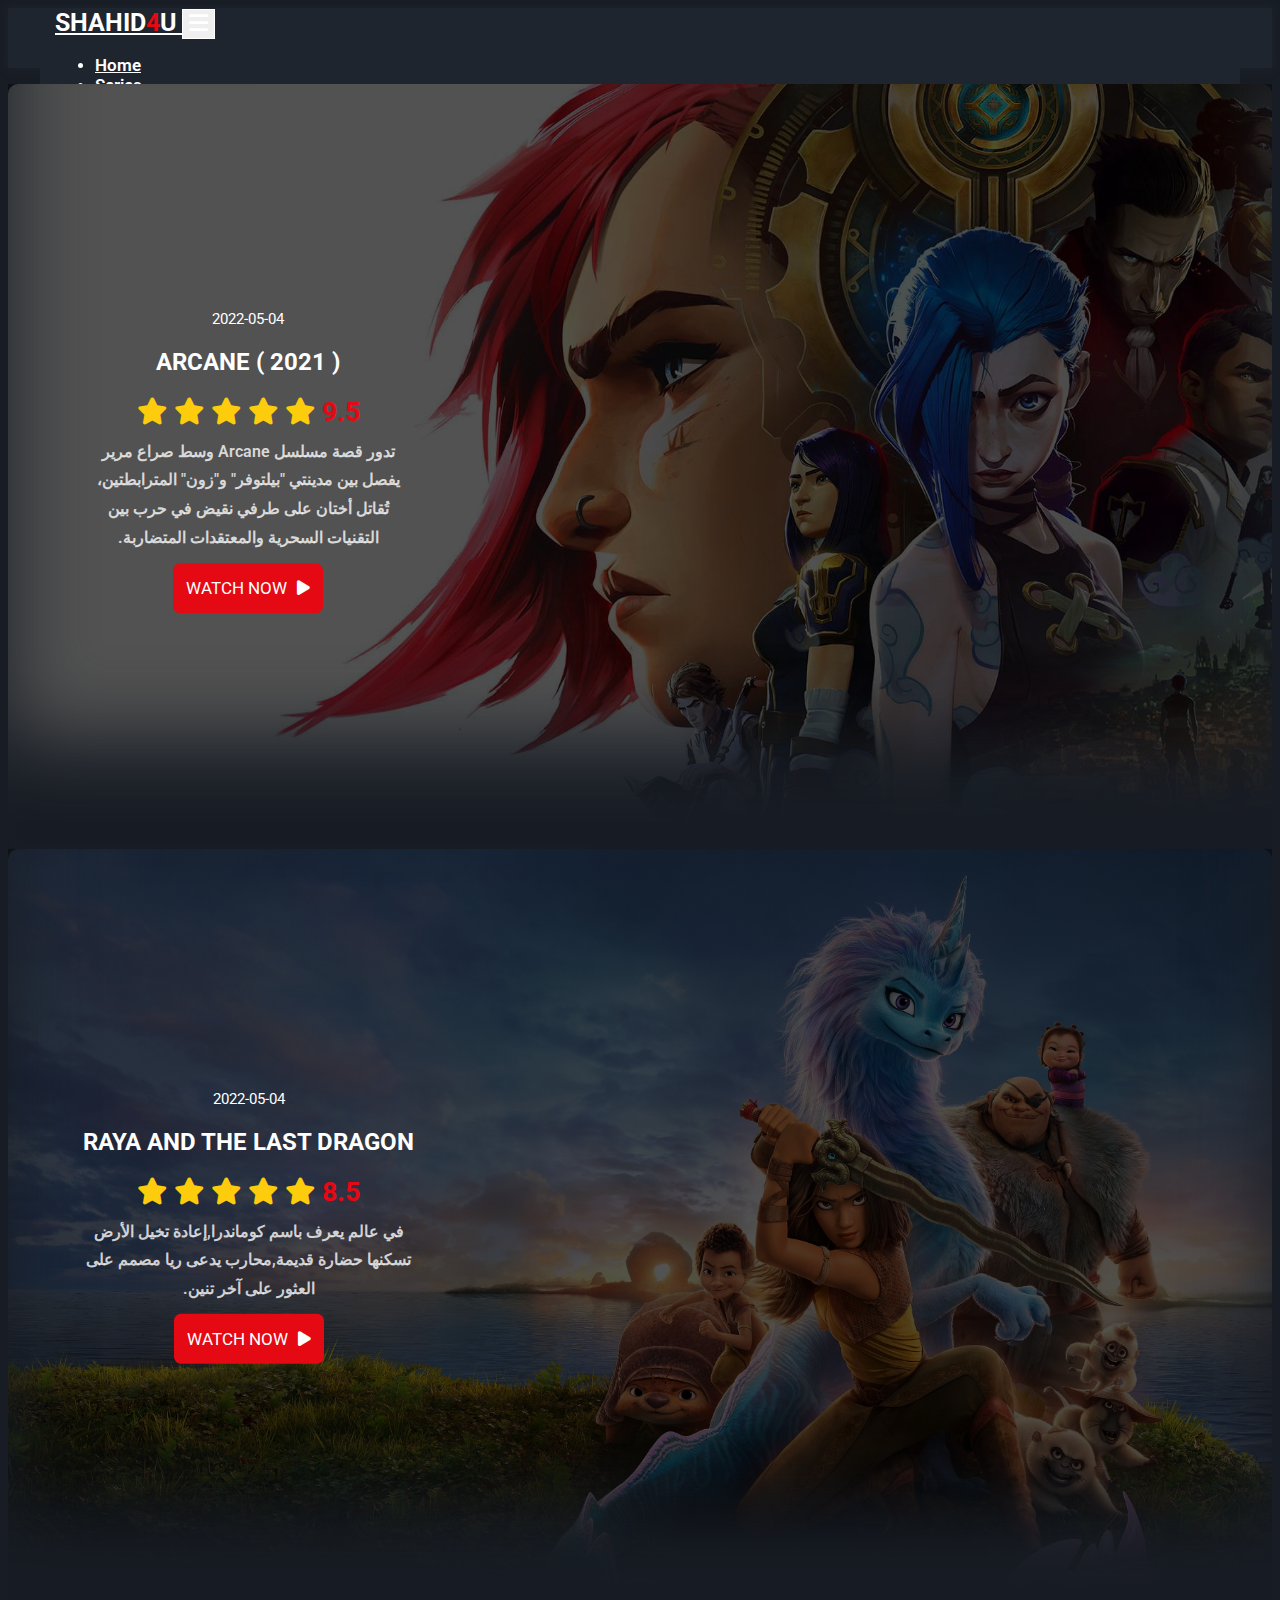
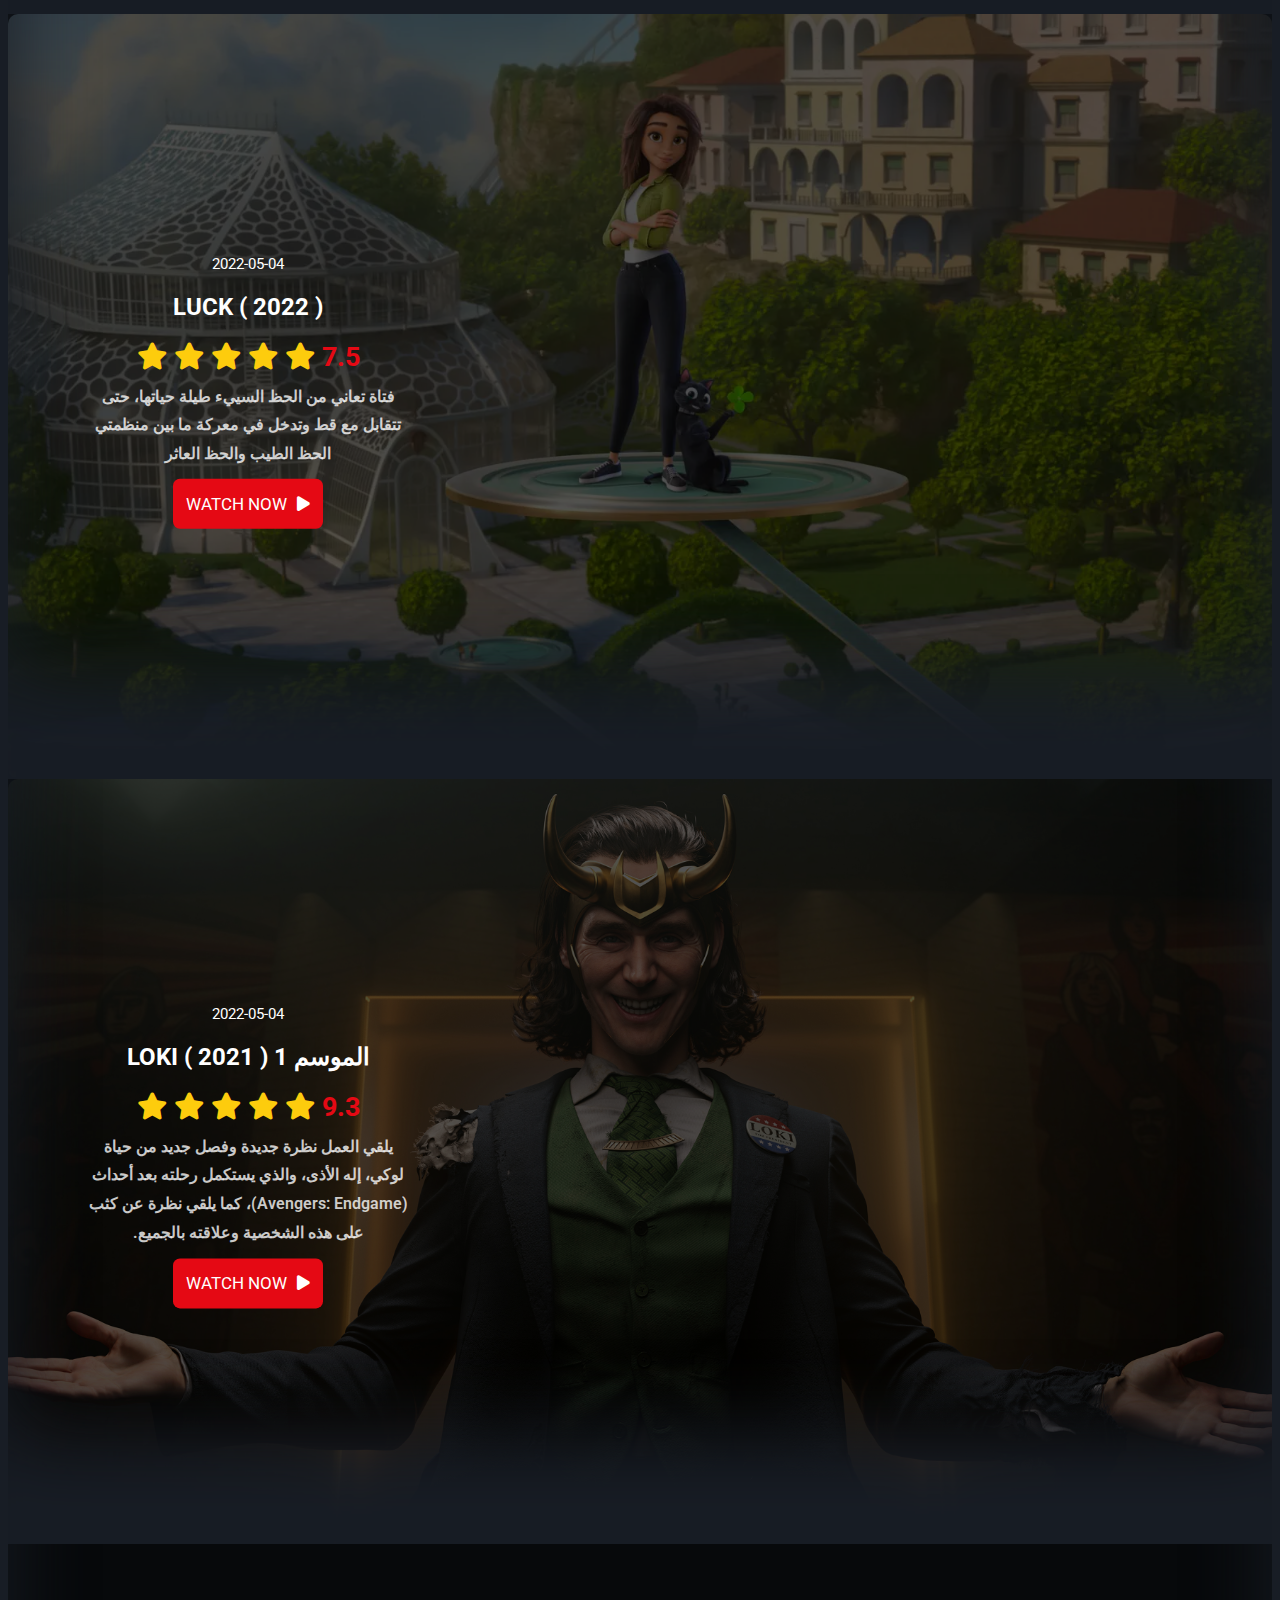
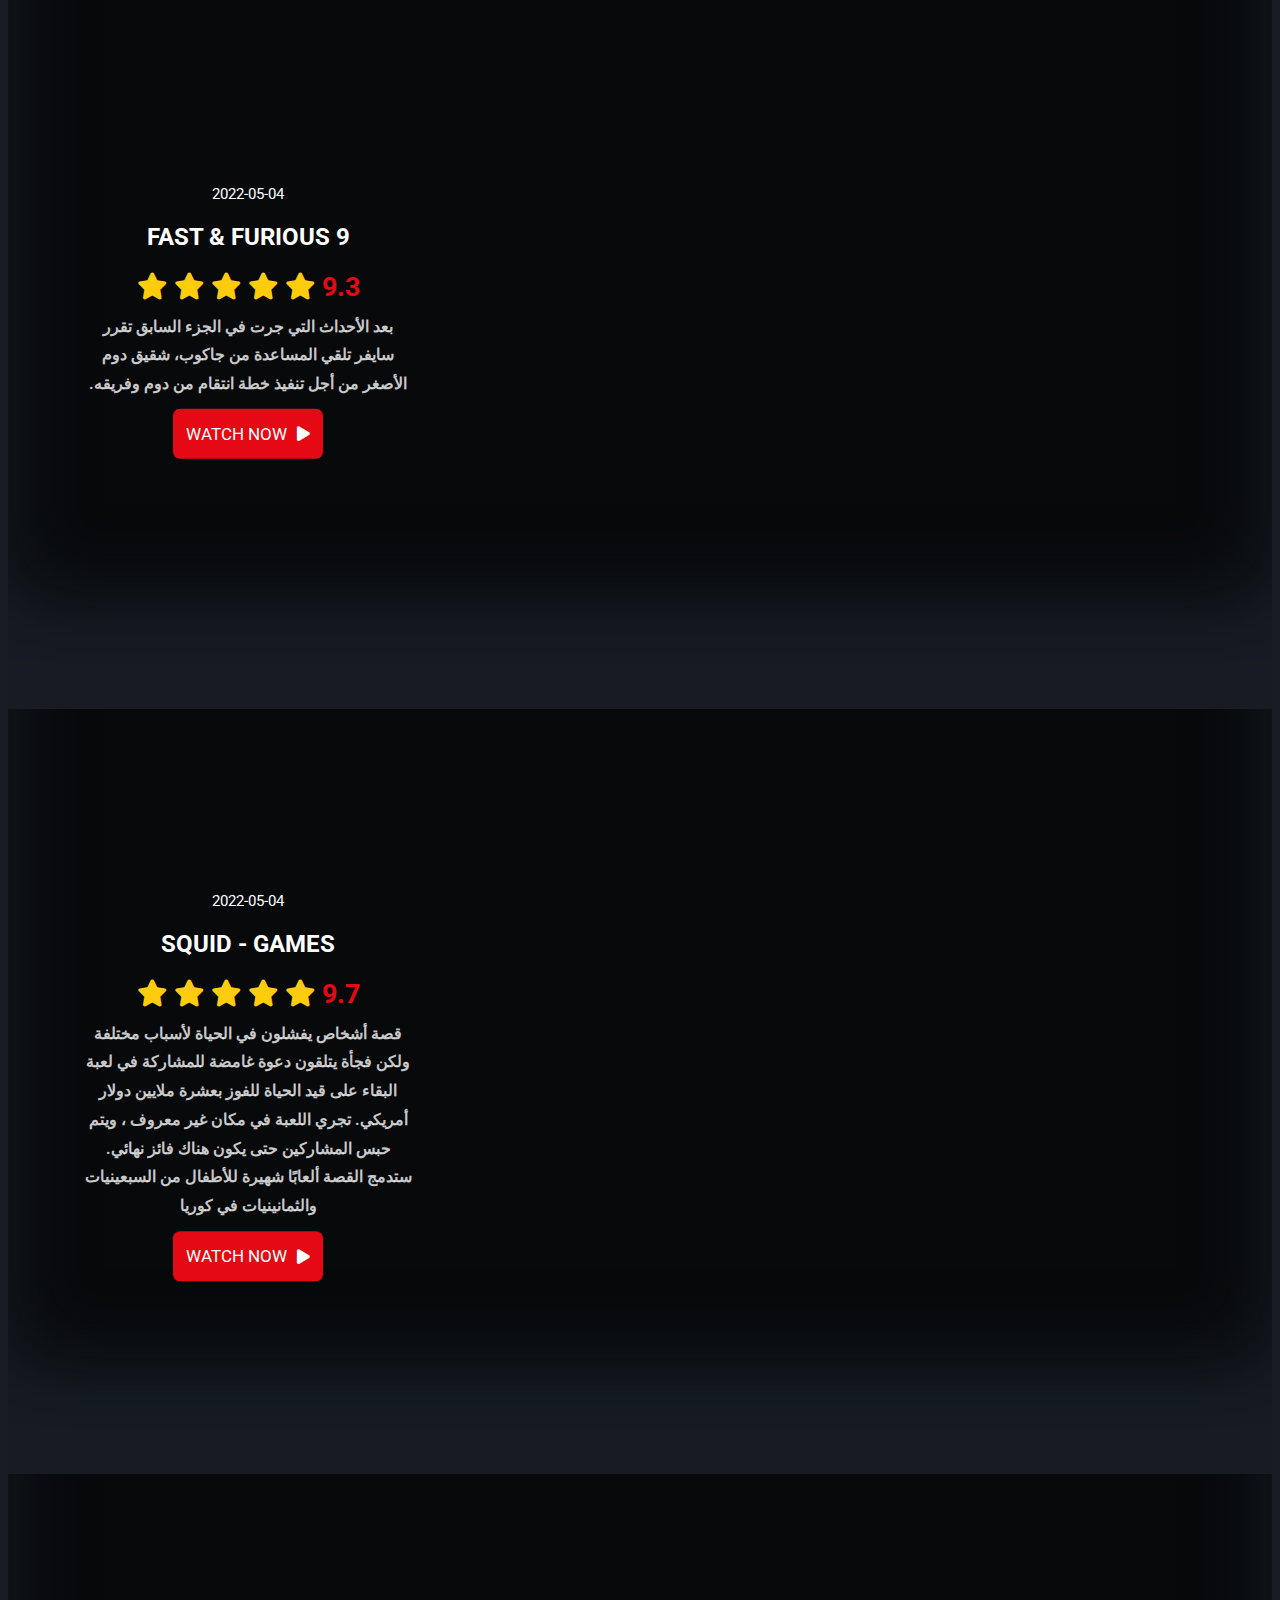
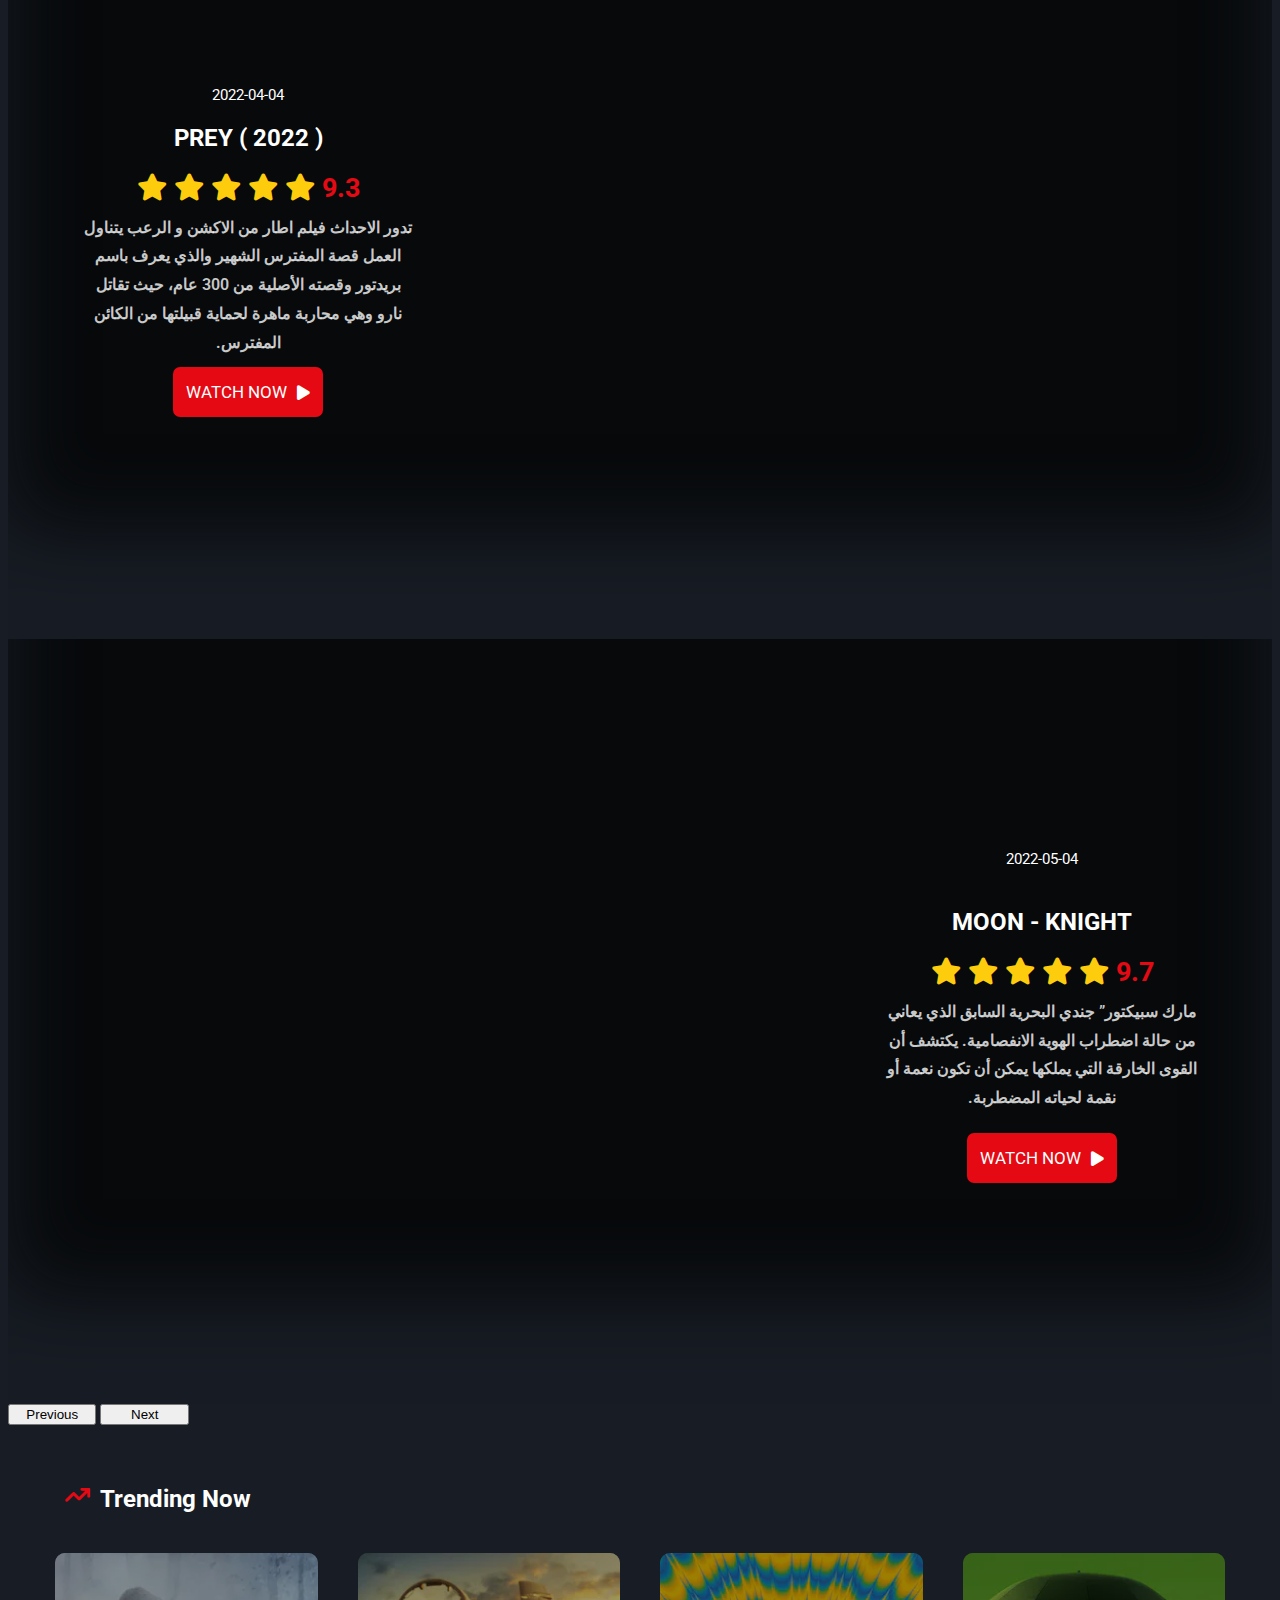
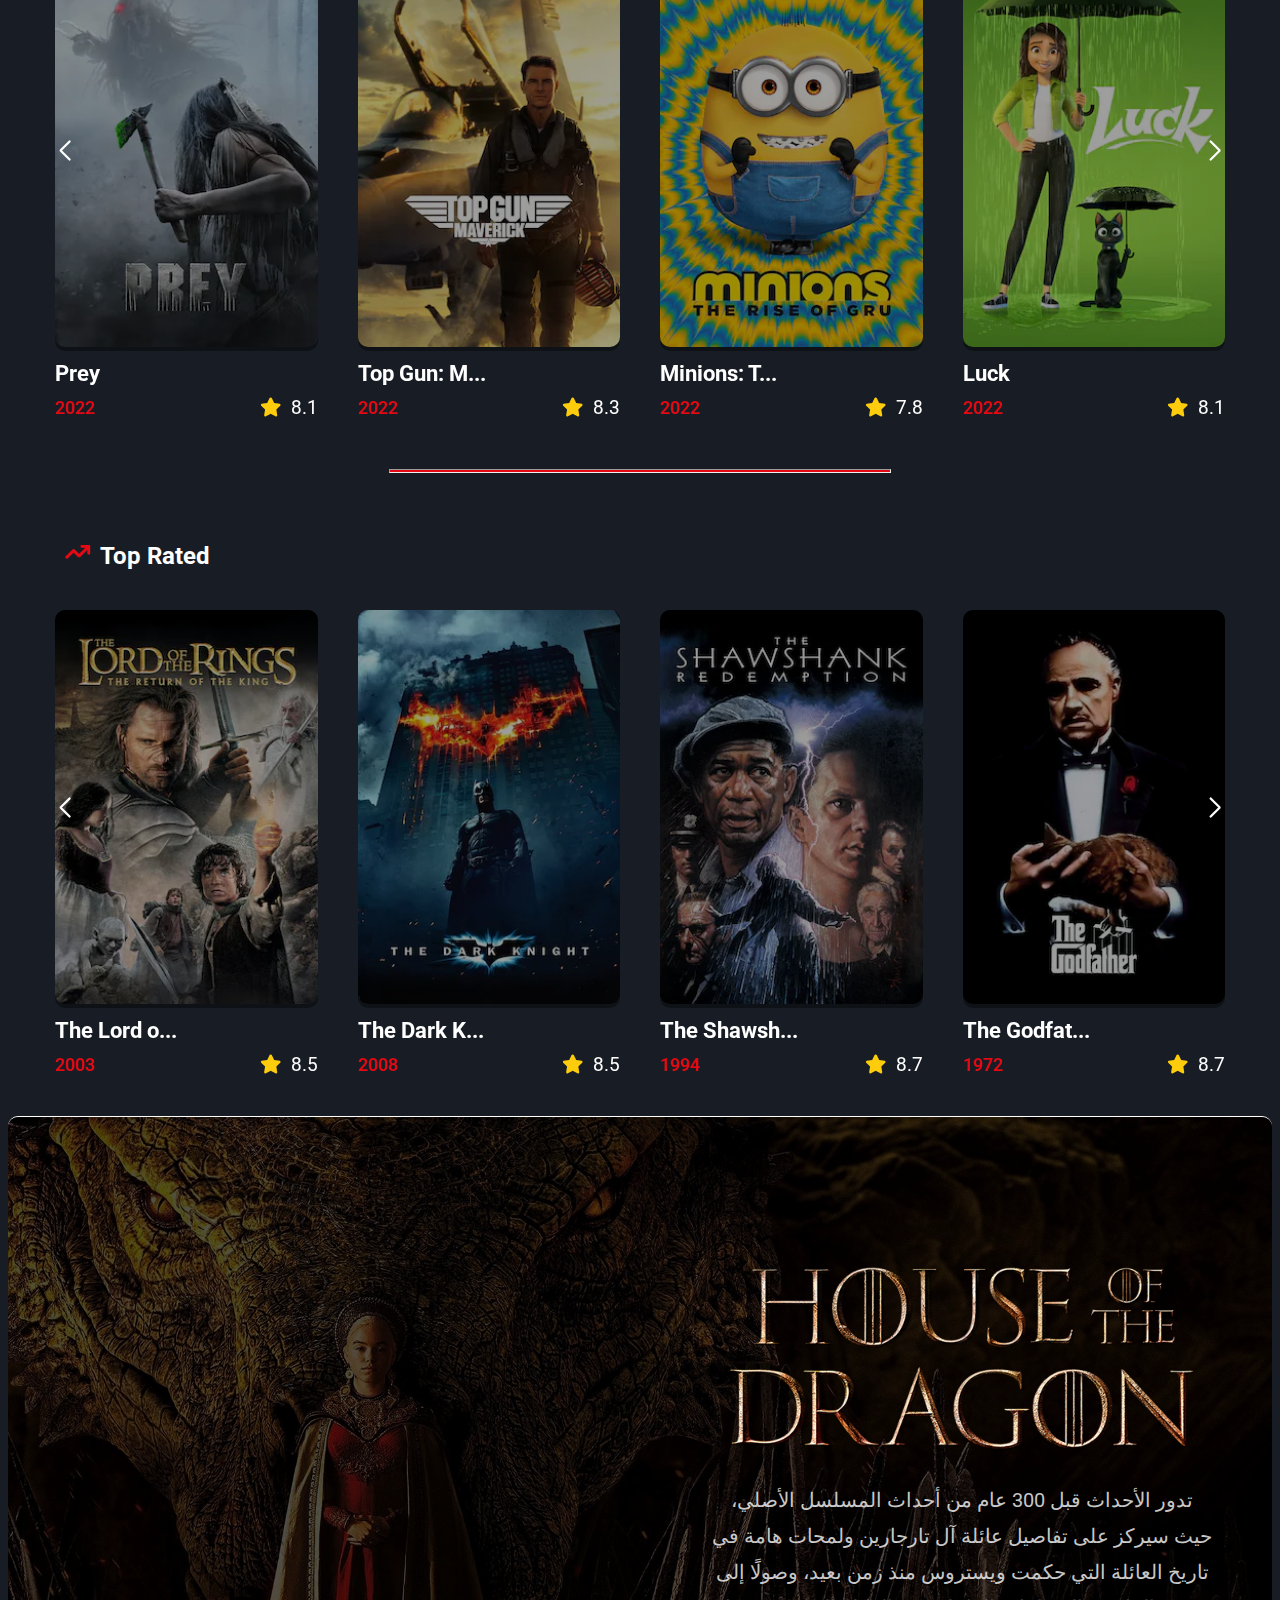
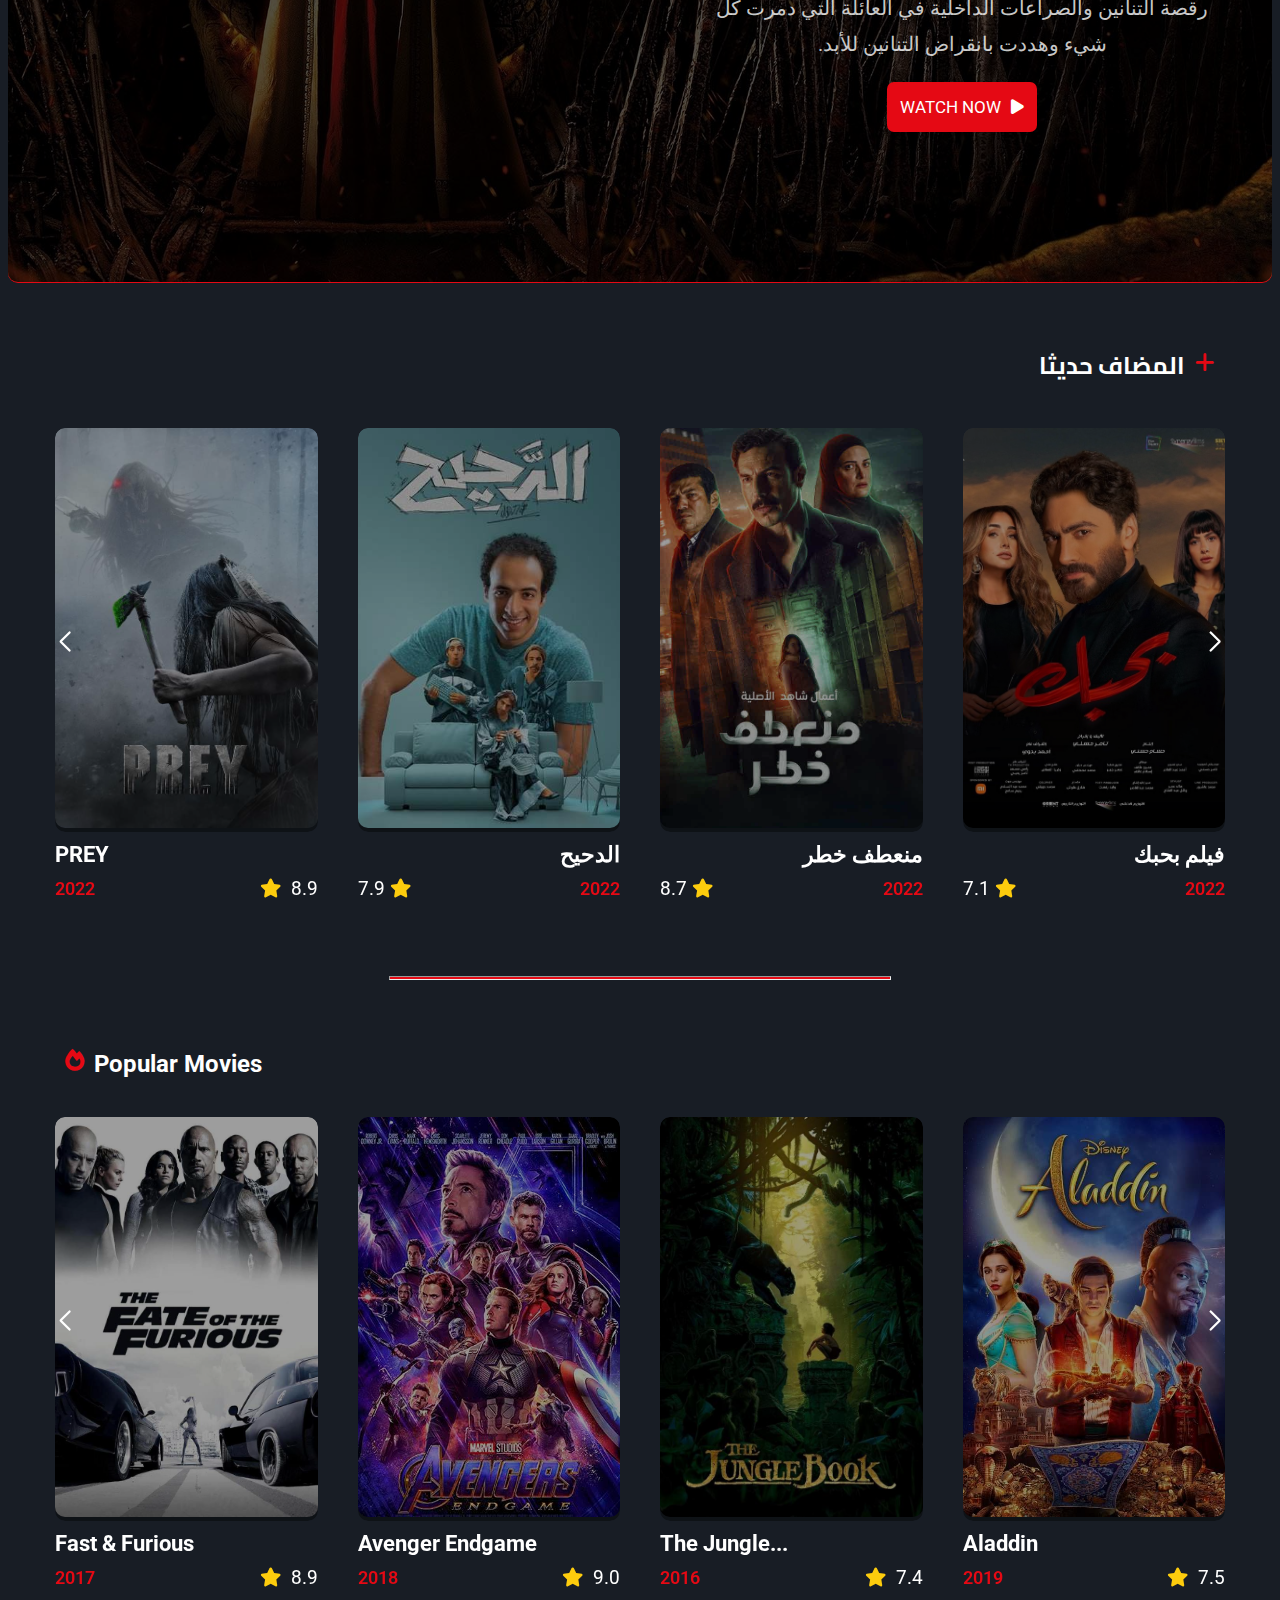
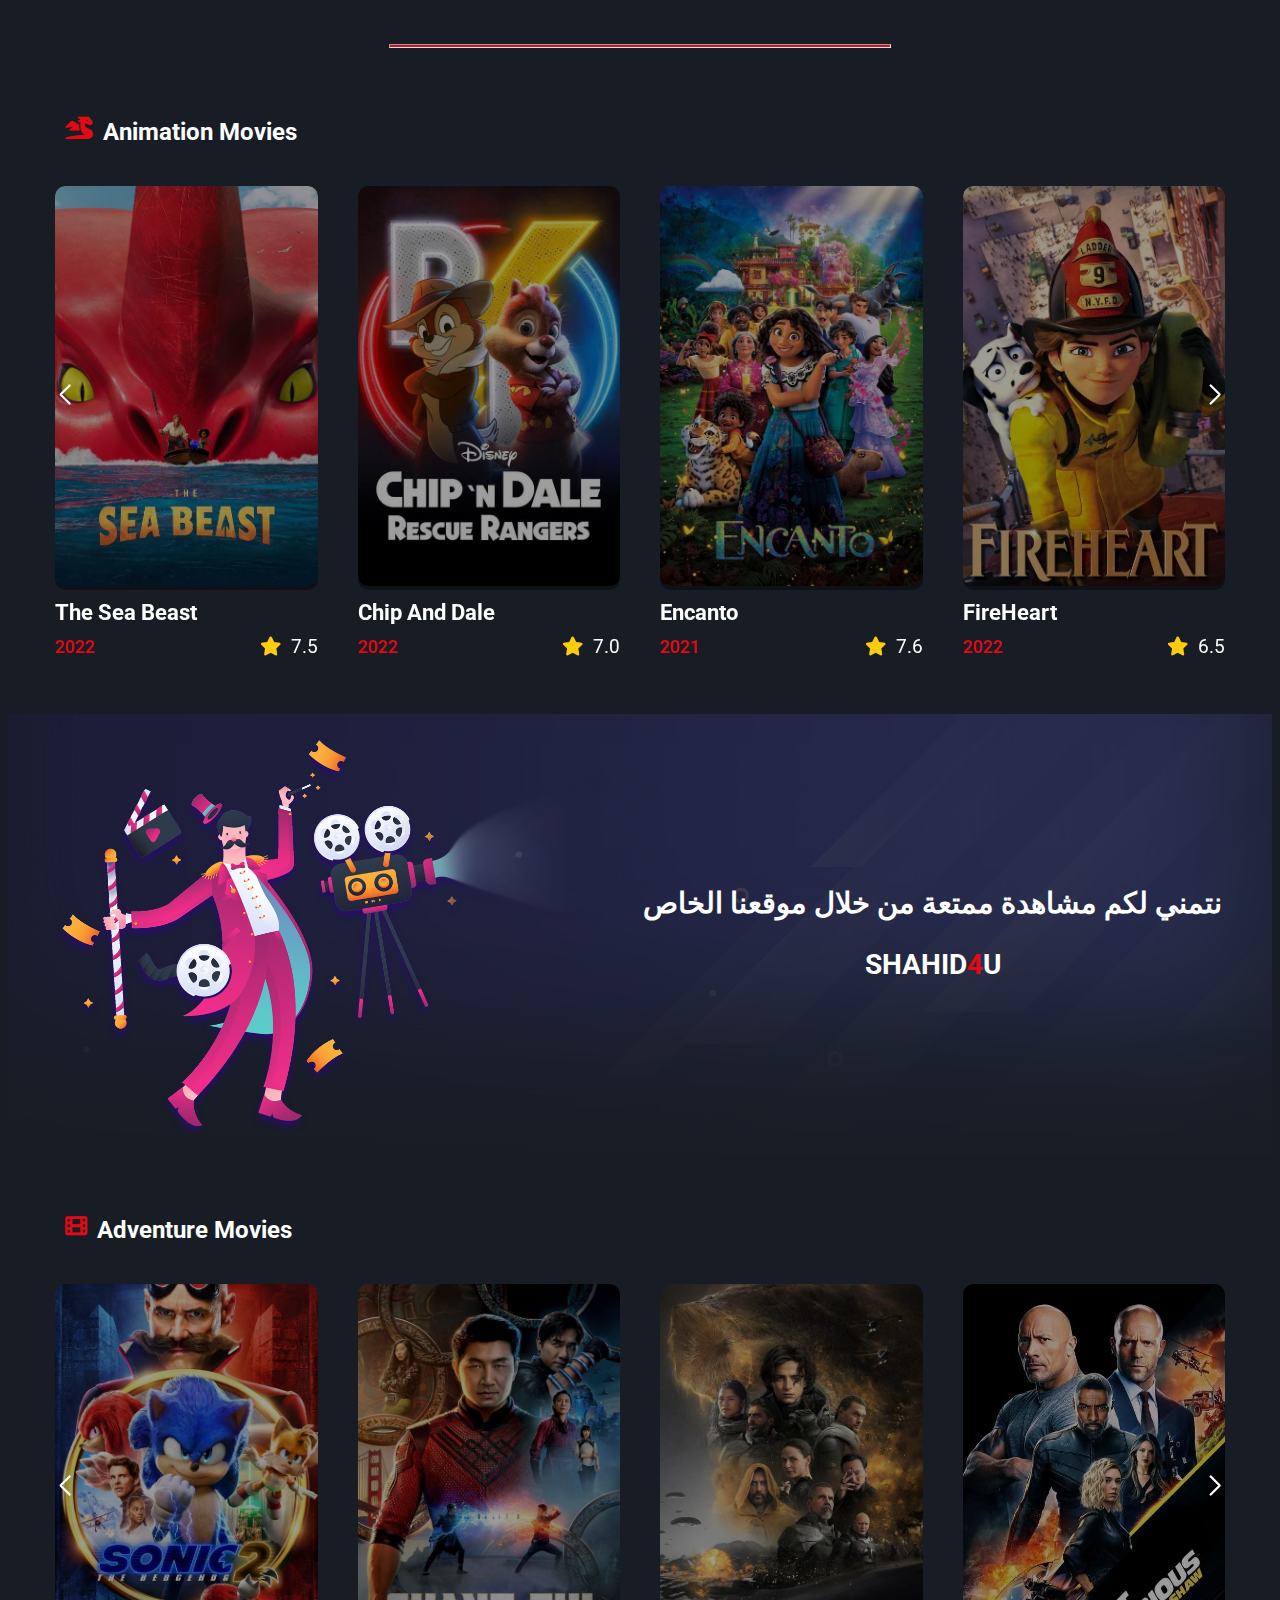
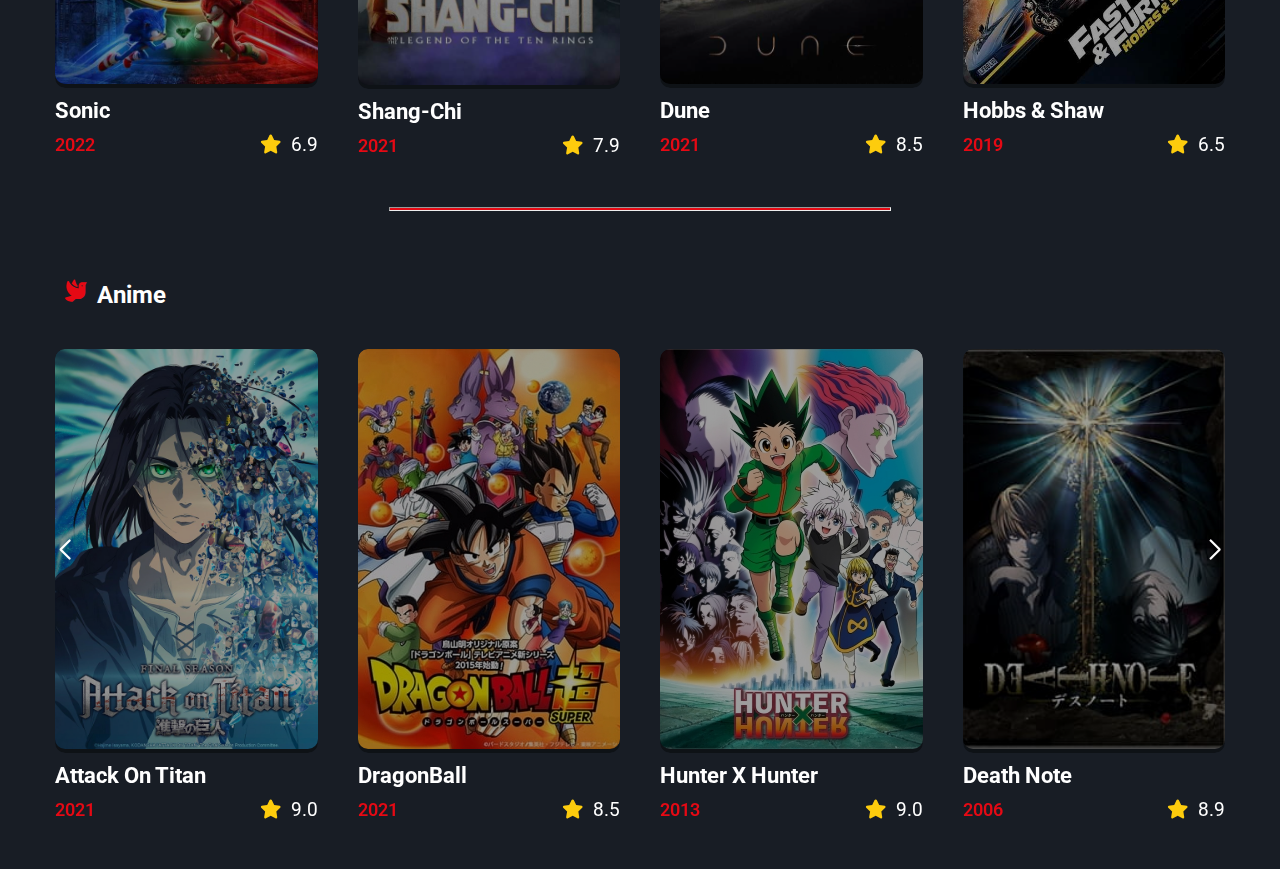
==== commit 3239a34b: "Update index.html" ====
--- a/index.html
+++ b/index.html
@@ -1550,6 +1550,7 @@
     </div>
   </div>
   <!-- End Animation -->
+  <hr class="style">
   <!-- Start Anime -->
   <div class="anime">
     <div class="container">
@@ -1803,4 +1804,4 @@
   </script>
 </body>
 
-</html>+</html>
--- a/CSS/style.css
+++ b/CSS/style.css
@@ -1,4 +1,6 @@
 @import url("https://fonts.googleapis.com/css2?family=Roboto:ital,wght@0,100;0,300;0,400;0,500;0,700;0,900;1,100;1,300;1,400;1,500;1,700;1,900&display=swap");
+@import url('https://fonts.googleapis.com/css2?family=Cairo:wght@200;300;400;500;600;700;800;900&display=swap');
+
 
 /* Start global Rule's */
 :root {
@@ -240,7 +242,7 @@
   object-fit: cover;
   min-height: 85vh;
   position: relative;
-  border-radius: 15px;
+  border-radius: 10px;
 }
 
 .landing .row .box {
@@ -253,7 +255,7 @@
   background-position: center center;
   object-fit: cover;
   min-height: 85vh;
-  border-radius: 15px;
+  border-radius: 10px;
 }
 
 .landing .row .image-4 {
@@ -262,7 +264,7 @@
   background-position: center center;
   object-fit: cover;
   min-height: 85vh;
-  border-radius: 15px;
+  border-radius: 10px;
 }
 
 .landing .row .image-6 {
@@ -271,7 +273,7 @@
   background-position: center center;
   object-fit: cover;
   min-height: 85vh;
-  border-radius: 15px;
+  border-radius: 10px;
 }
 
 .landing .row .image-7 {
@@ -280,7 +282,7 @@
   background-position: center center;
   object-fit: cover;
   min-height: 85vh;
-  border-radius: 15px;
+  border-radius: 10px;
 }
 
 .landing .row .overly {
@@ -290,7 +292,7 @@
   background: #000000ad;
   width: 100%;
   height: 100%;
-  border-radius: 15px;
+  box-shadow: inset 0 -110px 80px #181d25;
 }
 
 .landing .row .image-2 {
@@ -300,7 +302,7 @@
   background-size: cover;
   min-height: 85vh;
   object-fit: cover;
-  border-radius: 15px;
+  border-radius: 10px;
 }
 
 .landing .row .text {
@@ -549,13 +551,21 @@
   align-items: center;
   margin-bottom: 20px;
 }
+.ar-title{
+  justify-content: flex-end;
+  font-family: 'Cairo', sans-serif;
+}
 
 .main-title i {
-  font-size: 22px;
-  margin-right: 10px;
-  color: var(--main-color);
-}
-
+    font-size: 22px;
+      color: var(--main-color);
+      margin-right: 10px;
+      margin-bottom: 8px;
+      margin-left: 10px;
+        }
+.container .swiper .box .tex-dr{
+  direction: rtl;
+}
 /* End main-title */
 /* Start Trending */
 .trending {
@@ -757,4 +767,427 @@
     margin-left: 10px;
 }
 
-/* End cover */+/* End cover */
+
+/* Start NEWS */
+.NEWS {
+  padding-top: var(--padding-tp);
+  padding-bottom: var(--padding-bt);
+}
+
+.NEWS .swiper .box .image img {
+  width: 100%;
+  max-width: 100%;
+  border-radius: 10px;
+  min-height: 400px;
+  object-fit: cover;
+  transition: var(--main-transation);
+}
+@media(max-width:992px){
+  .NEWS .swiper .box .image img{
+    min-height: 300px;
+  }
+}
+.NEWS .swiper .box .image:hover img{
+  transform: scale(1.1);
+}
+.NEWS .swiper .box .image {
+  position: relative;
+  overflow: hidden;
+  border-radius: 10px;
+}
+
+.NEWS .swiper .box .image::after {
+  content: "";
+  background-color: #00000061;
+  position: absolute;
+  width: 100%;
+  height: 100%;
+  top: 0;
+  left: 0;
+  border-radius: 10px;
+}
+
+.NEWS .swiper .box .text h2 {
+  font-size: 22px;
+  margin: 10px 0;
+}
+
+.NEWS .swiper .box .rated {
+  display: flex;
+  align-items: center;
+  justify-content: space-between;
+}
+
+.NEWS .swiper .box .rated span.first {
+  font-size: 18px;
+  color: var(--main-color);
+  font-weight: 600;
+}
+
+.NEWS .swiper .box .rated span.second {
+  font-size: 19px;
+}
+
+.NEWS .swiper .box .rated i {
+  margin-right: 5px;
+  color: #fdcc0d;
+}
+
+.box {
+  cursor: pointer;
+}
+
+/* End NEWS */
+/* Start pop-movies */
+.pop-movies {
+  padding-top: var(--padding-tp);
+  padding-bottom: var(--padding-bt);
+}
+
+.pop-movies .swiper .box .image img {
+  width: 100%;
+  max-width: 100%;
+  border-radius: 10px;
+  min-height: 400px;
+  object-fit: cover;
+  transition: var(--main-transation);
+}
+
+@media(max-width:992px) {
+  .pop-movies .swiper .box .image img {
+    min-height: 300px;
+  }
+}
+
+.pop-movies .swiper .box .image:hover img {
+  transform: scale(1.1);
+}
+
+.pop-movies .swiper .box .image {
+  position: relative;
+  overflow: hidden;
+  border-radius: 10px;
+}
+
+.pop-movies .swiper .box .image::after {
+  content: "";
+  background-color: #00000061;
+  position: absolute;
+  width: 100%;
+  height: 100%;
+  top: 0;
+  left: 0;
+  border-radius: 10px;
+}
+
+.pop-movies .swiper .box .text h2 {
+  font-size: 22px;
+  margin: 10px 0;
+}
+
+.pop-movies .swiper .box .rated {
+  display: flex;
+  align-items: center;
+  justify-content: space-between;
+}
+
+.pop-movies .swiper .box .rated span.first {
+  font-size: 18px;
+  color: var(--main-color);
+  font-weight: 600;
+}
+
+.pop-movies .swiper .box .rated span.second {
+  font-size: 19px;
+}
+
+.pop-movies .swiper .box .rated i {
+  margin-right: 5px;
+  color: #fdcc0d;
+}
+
+/* End tp-movies */
+/* Start pop-movies */
+.animation {
+  padding-top: var(--padding-tp);
+  padding-bottom: var(--padding-bt);
+}
+
+.animation .swiper .box .image img {
+  width: 100%;
+  max-width: 100%;
+  border-radius: 10px;
+  min-height: 400px;
+  object-fit: cover;
+  transition: var(--main-transation);
+}
+
+@media(max-width:992px) {
+  .animation .swiper .box .image img {
+    min-height: 300px;
+  }
+}
+
+.animation .swiper .box .image:hover img {
+  transform: scale(1.1);
+}
+
+.animation .swiper .box .image {
+  position: relative;
+  overflow: hidden;
+  border-radius: 10px;
+}
+
+.animation .swiper .box .image::after {
+  content: "";
+  background-color: #00000061;
+  position: absolute;
+  width: 100%;
+  height: 100%;
+  top: 0;
+  left: 0;
+  border-radius: 10px;
+}
+
+.animation .swiper .box .text h2 {
+  font-size: 22px;
+  margin: 10px 0;
+}
+
+.animation .swiper .box .rated {
+  display: flex;
+  align-items: center;
+  justify-content: space-between;
+}
+
+.animation .swiper .box .rated span.first {
+  font-size: 18px;
+  color: var(--main-color);
+  font-weight: 600;
+}
+
+.animation .swiper .box .rated span.second {
+  font-size: 19px;
+}
+
+.animation .swiper .box .rated i {
+  margin-right: 5px;
+  color: #fdcc0d;
+}
+
+/* End animation */
+/* Start massage */
+.massage{
+  background-image: url(../image/bg.jpg);
+  background-position: center center;
+  background-size: cover;
+  object-fit: cover;
+  padding: 20px 0;
+  box-shadow: inset 0 -140px 140px 0 #181d25;
+  position: relative;
+}
+.massage::before{
+    content: "";
+      position: absolute;
+      background-color: #181d25c7;
+      width: 100%;
+      height: 100%;
+      top: 0;
+      left: 0;
+    }
+.massage .container {
+  display: flex;
+  align-items: center;
+  justify-content: space-around;
+  position: relative;
+}
+.massage .container .image {
+  flex-basis: 50%;
+}
+.massage .container .image img{
+  width: 100%;
+  max-width: 100%;
+}
+.massage .container .text{
+  flex-basis: 50%;
+  text-align: center;
+}
+.massage .container .text h2 {
+    font-size: 29px;
+      font-weight: bold;
+    }
+    @media(max-width:767px){
+      .massage .container .text h2 {
+        font-size: 11px;
+      }
+    }
+.massage .container .text p {
+      font-size: 28px;
+        text-transform: uppercase;
+        font-weight: bold;
+}
+        @media(max-width:767px) {
+          .massage .container .text p {
+            font-size: 18px;
+          }
+        }
+.massage .container .text p span {
+  color: var(--main-color);
+}
+
+/* End massage */
+
+/* Start Adventure */
+.adven {
+  padding-top: var(--padding-tp);
+  padding-bottom: var(--padding-bt);
+}
+
+.adven .swiper .box .image img {
+  width: 100%;
+  max-width: 100%;
+  border-radius: 10px;
+  min-height: 400px;
+  object-fit: cover;
+  transition: var(--main-transation);
+}
+
+@media(max-width:992px) {
+  .adven .swiper .box .image img {
+    min-height: 300px;
+  }
+}
+
+.adven .swiper .box .image:hover img {
+  transform: scale(1.1);
+}
+
+.adven .swiper .box .image {
+  position: relative;
+  overflow: hidden;
+  border-radius: 10px;
+}
+
+.adven .swiper .box .image::after {
+  content: "";
+  background-color: #00000061;
+  position: absolute;
+  width: 100%;
+  height: 100%;
+  top: 0;
+  left: 0;
+  border-radius: 10px;
+}
+
+.adven .swiper .box .text h2 {
+  font-size: 22px;
+  margin: 10px 0;
+}
+
+.adven .swiper .box .rated {
+  display: flex;
+  align-items: center;
+  justify-content: space-between;
+}
+
+.adven .swiper .box .rated span.first {
+  font-size: 18px;
+  color: var(--main-color);
+  font-weight: 600;
+}
+
+.adven .swiper .box .rated span.second {
+  font-size: 19px;
+}
+
+.adven .swiper .box .rated i {
+  margin-right: 5px;
+  color: #fdcc0d;
+}
+
+/* End Adventure */
+
+/* Start Adventure */
+.anime {
+  padding-top: var(--padding-tp);
+  padding-bottom: var(--padding-bt);
+}
+
+.anime .swiper .box .image img {
+  width: 100%;
+  max-width: 100%;
+  border-radius: 10px;
+  min-height: 400px;
+  object-fit: cover;
+  transition: var(--main-transation);
+}
+
+@media(max-width:992px) {
+  .anime .swiper .box .image img {
+    min-height: 300px;
+  }
+}
+
+.anime .swiper .box .image:hover img {
+  transform: scale(1.1);
+}
+
+.anime .swiper .box .image {
+  position: relative;
+  overflow: hidden;
+  border-radius: 10px;
+}
+
+.anime .swiper .box .image::after {
+  content: "";
+  background-color: #00000061;
+  position: absolute;
+  width: 100%;
+  height: 100%;
+  top: 0;
+  left: 0;
+  border-radius: 10px;
+}
+
+.anime .swiper .box .text h2 {
+  font-size: 22px;
+  margin: 10px 0;
+}
+
+.anime .swiper .box .rated {
+  display: flex;
+  align-items: center;
+  justify-content: space-between;
+}
+
+.anime .swiper .box .rated span.first {
+  font-size: 18px;
+  color: var(--main-color);
+  font-weight: 600;
+}
+
+.anime .swiper .box .rated span.second {
+  font-size: 19px;
+}
+
+.anime .swiper .box .rated i {
+  margin-right: 5px;
+  color: #fdcc0d;
+}
+
+/* End anime */
+/* Start Footer */
+.footer{
+      margin: 0;
+        text-align: center;
+        padding: 15px;
+        background-color: #1f252e;
+}
+.footer h2{
+  font-size: 22px;
+}
+.footer h2 i {
+  color: var(--main-color);
+}
+/* End Footer */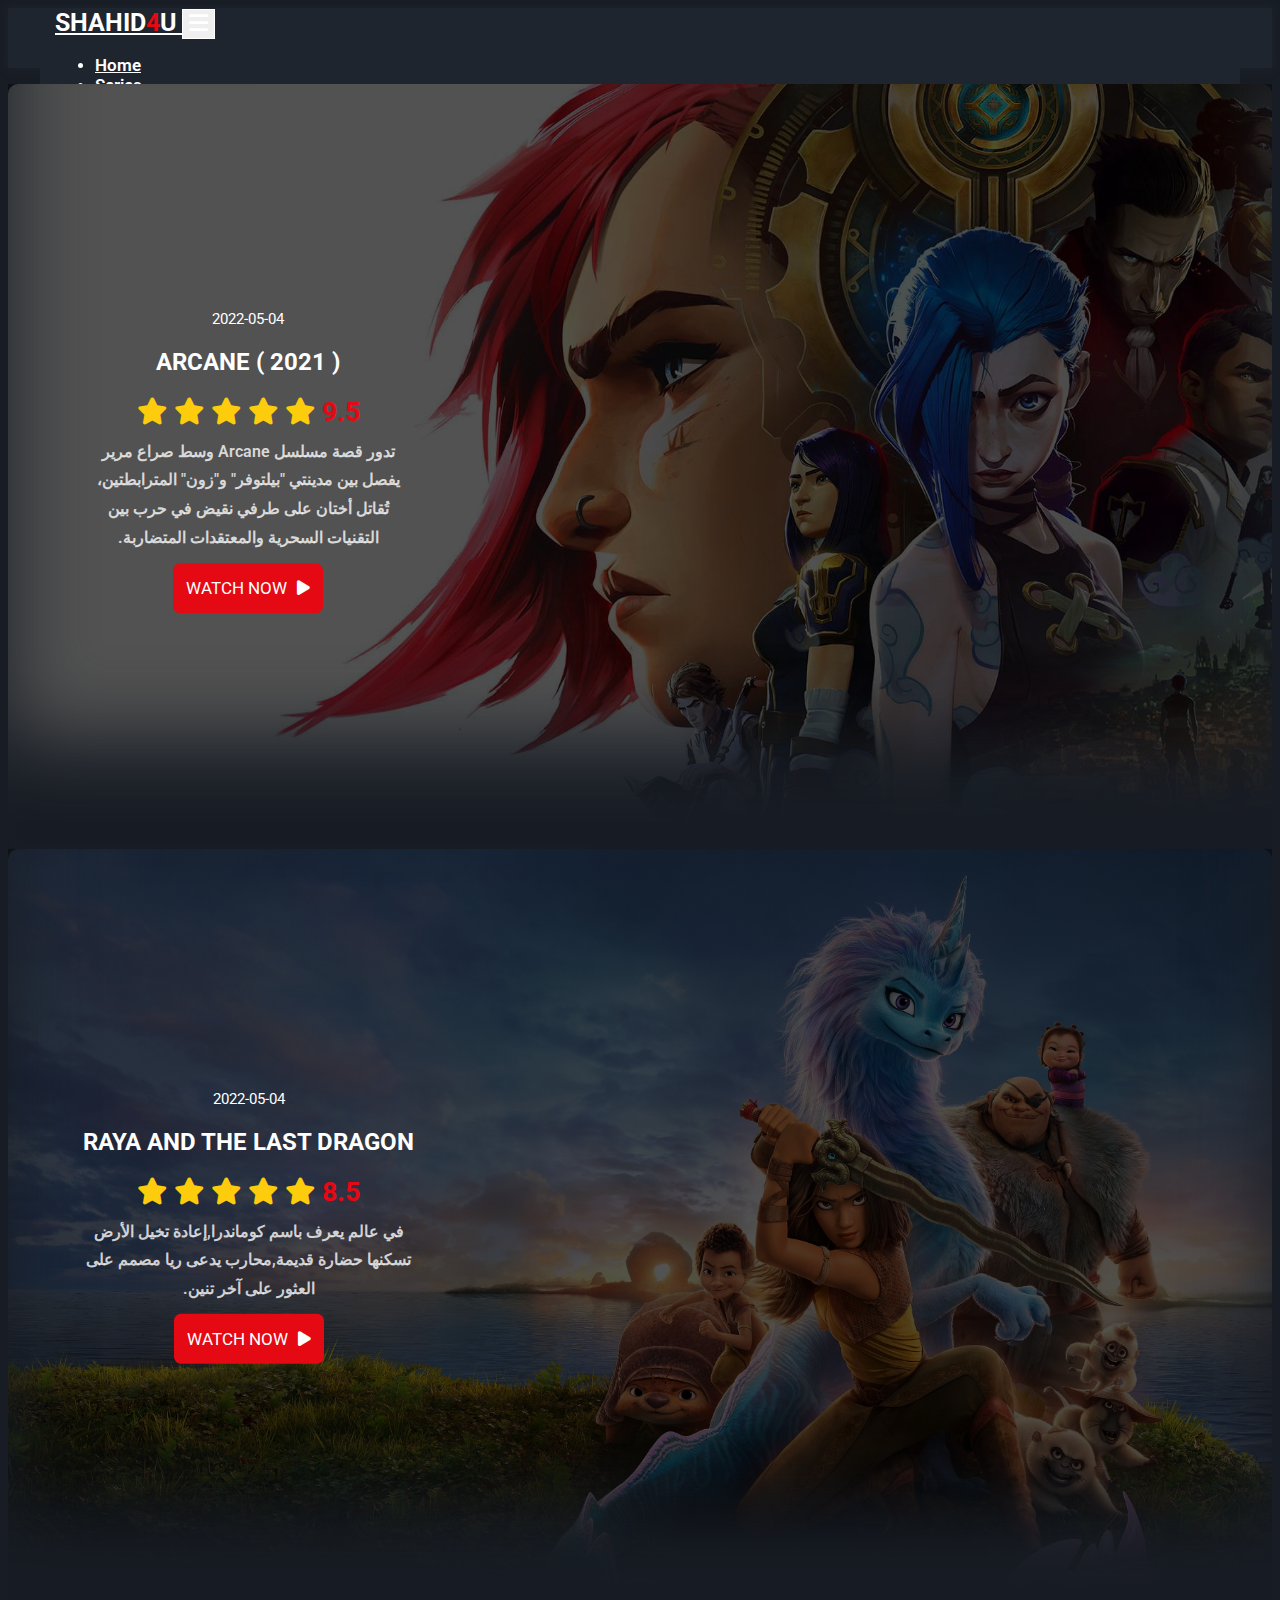
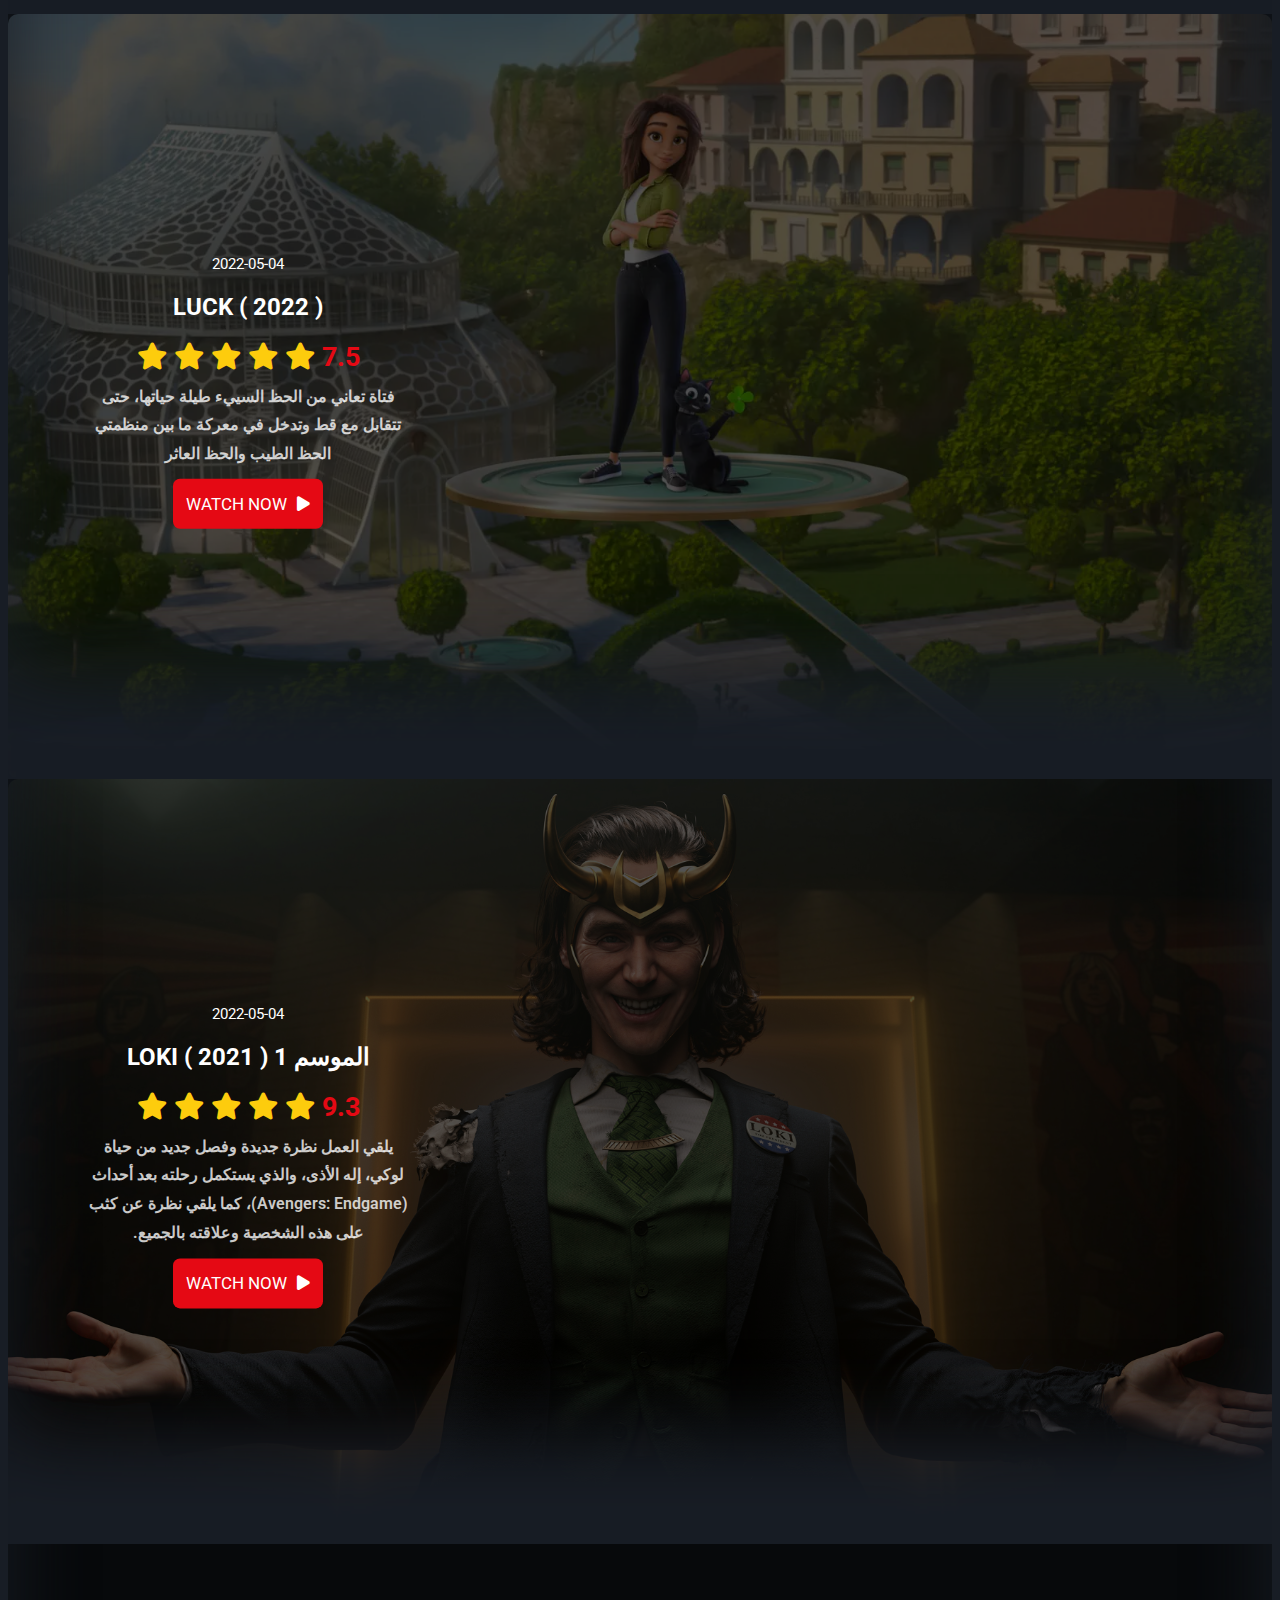
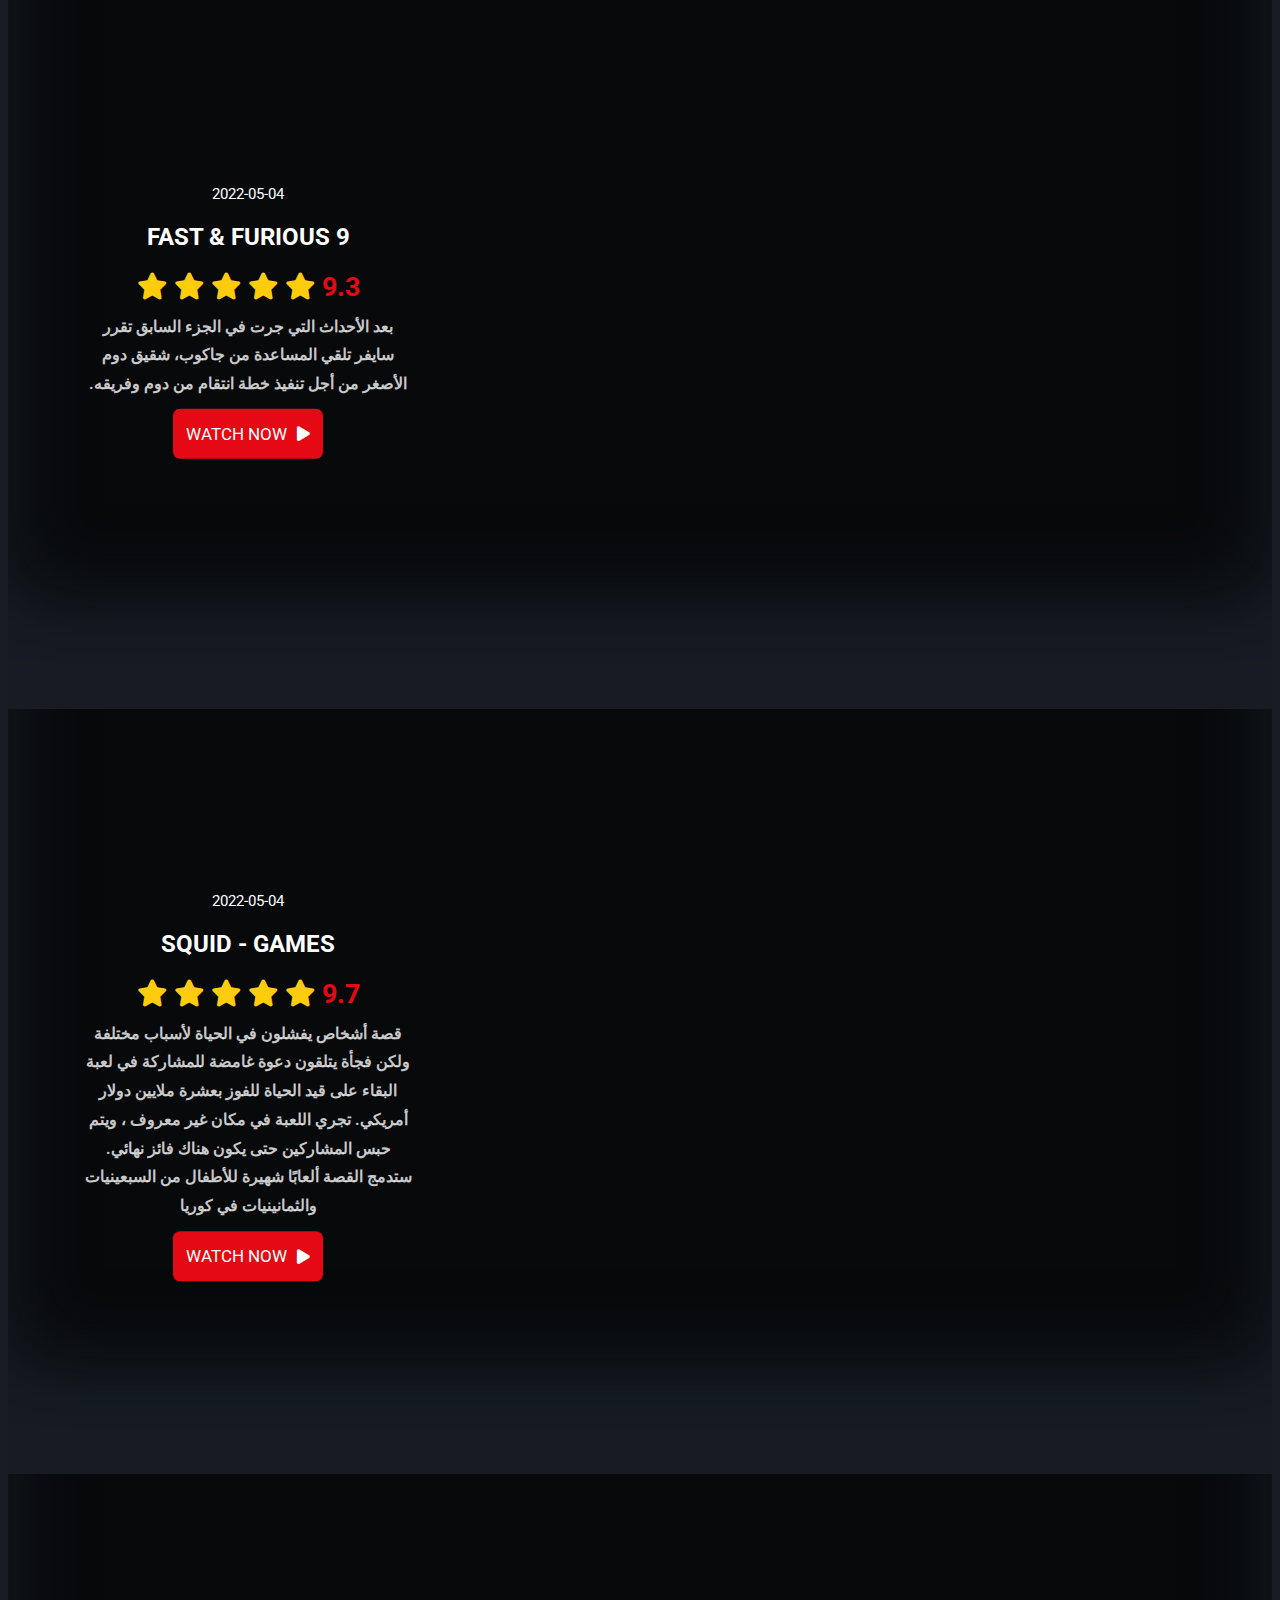
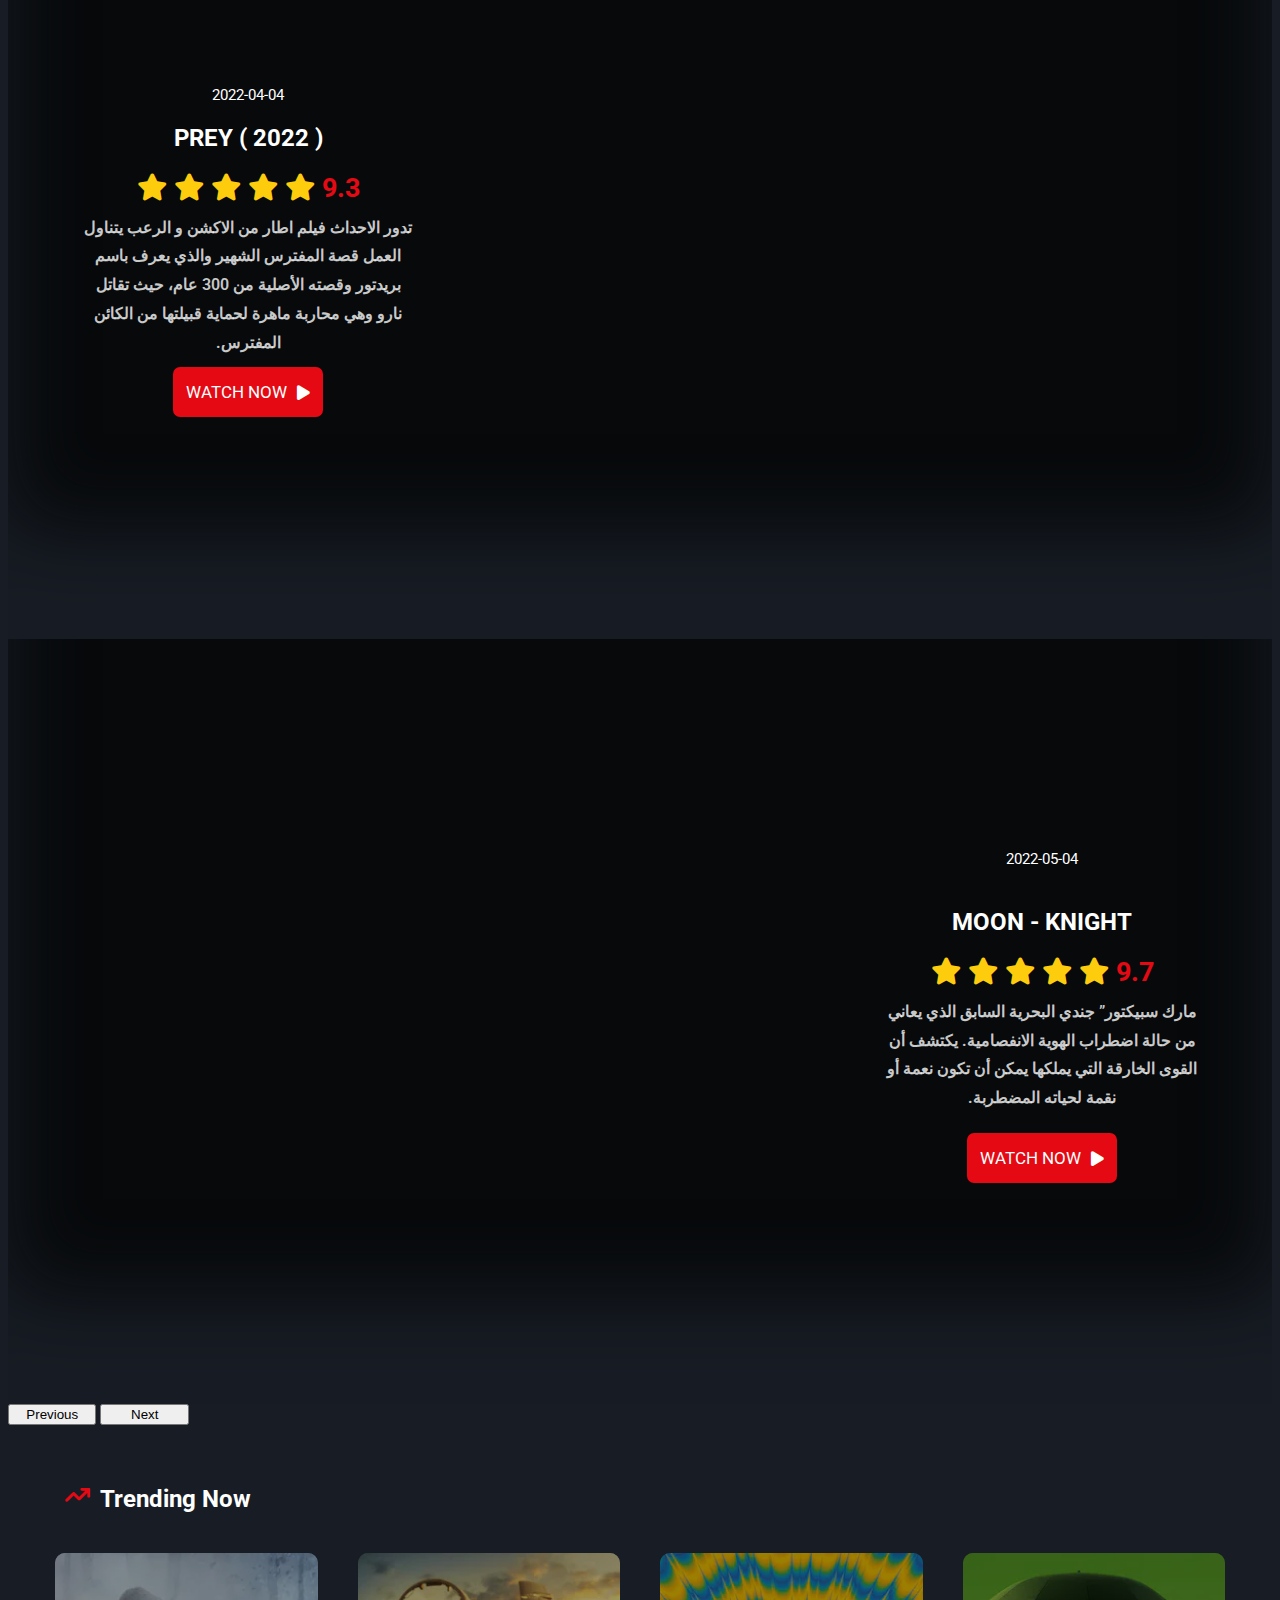
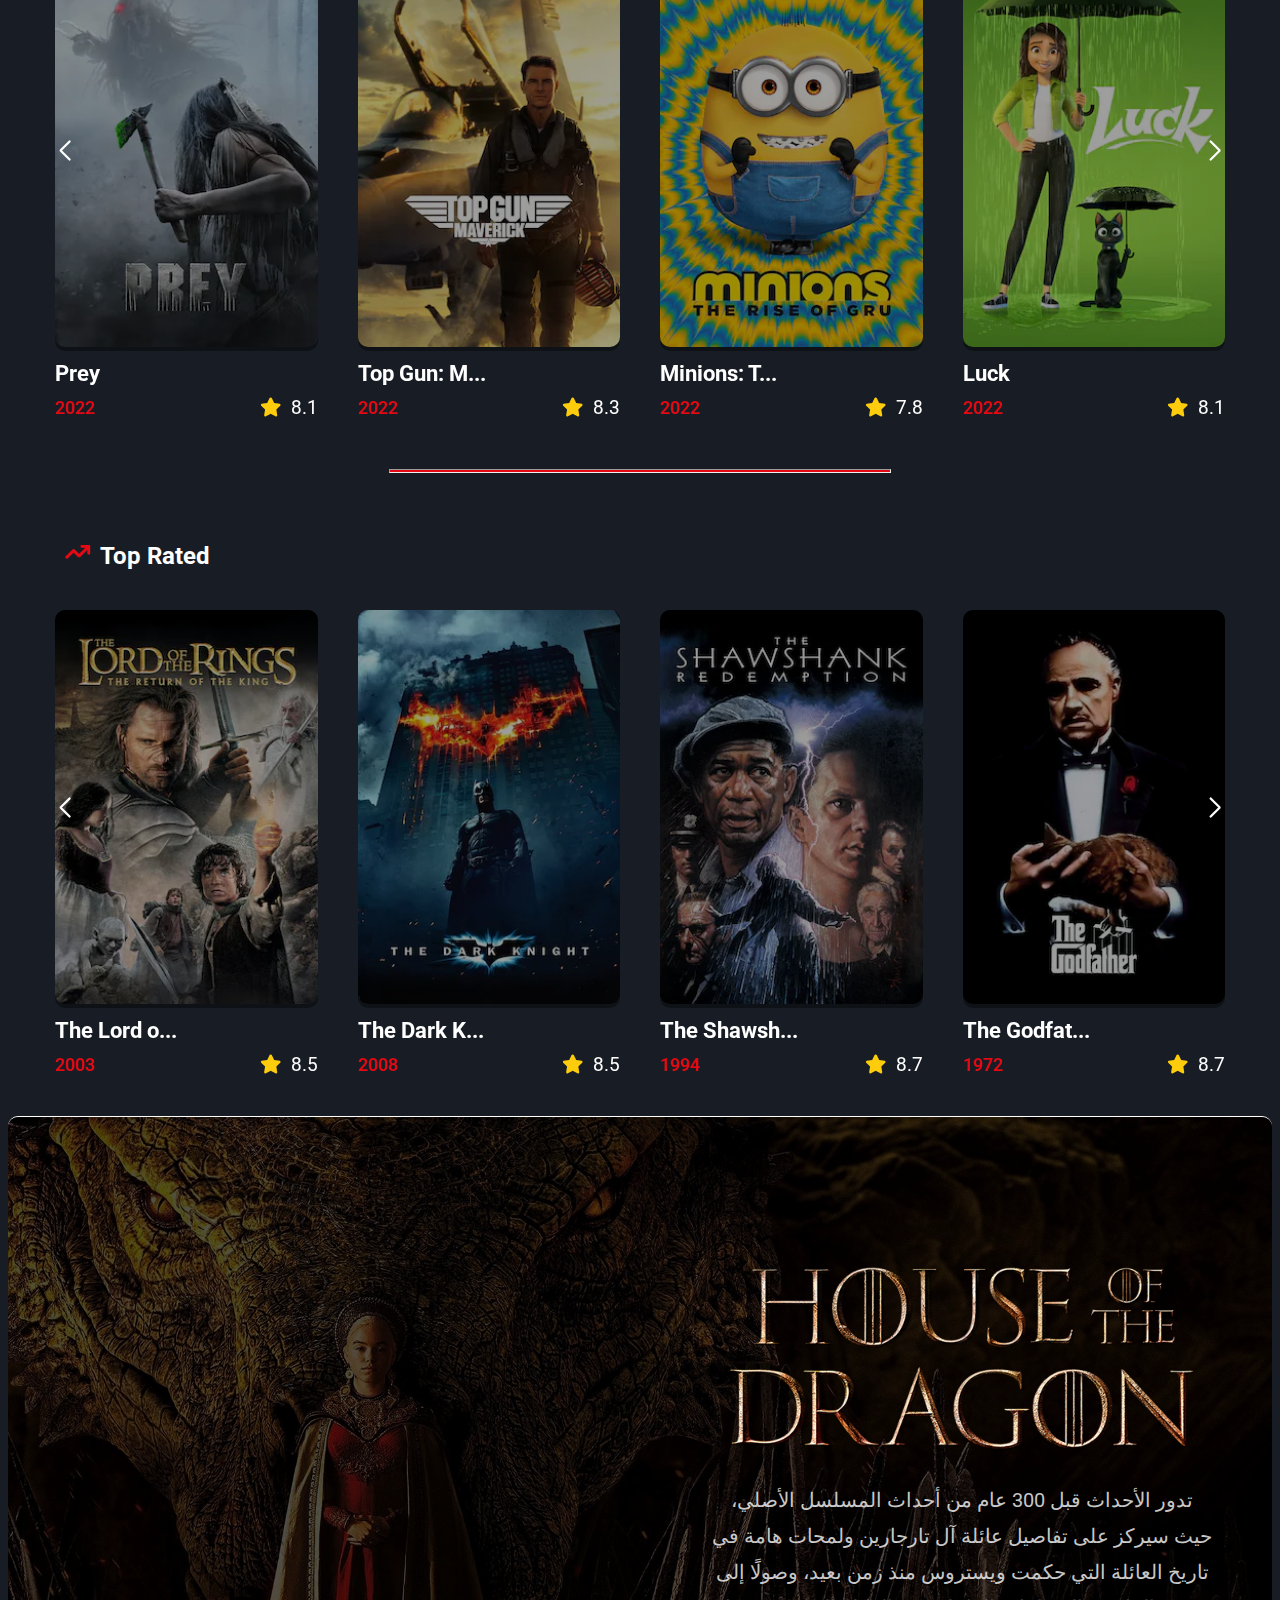
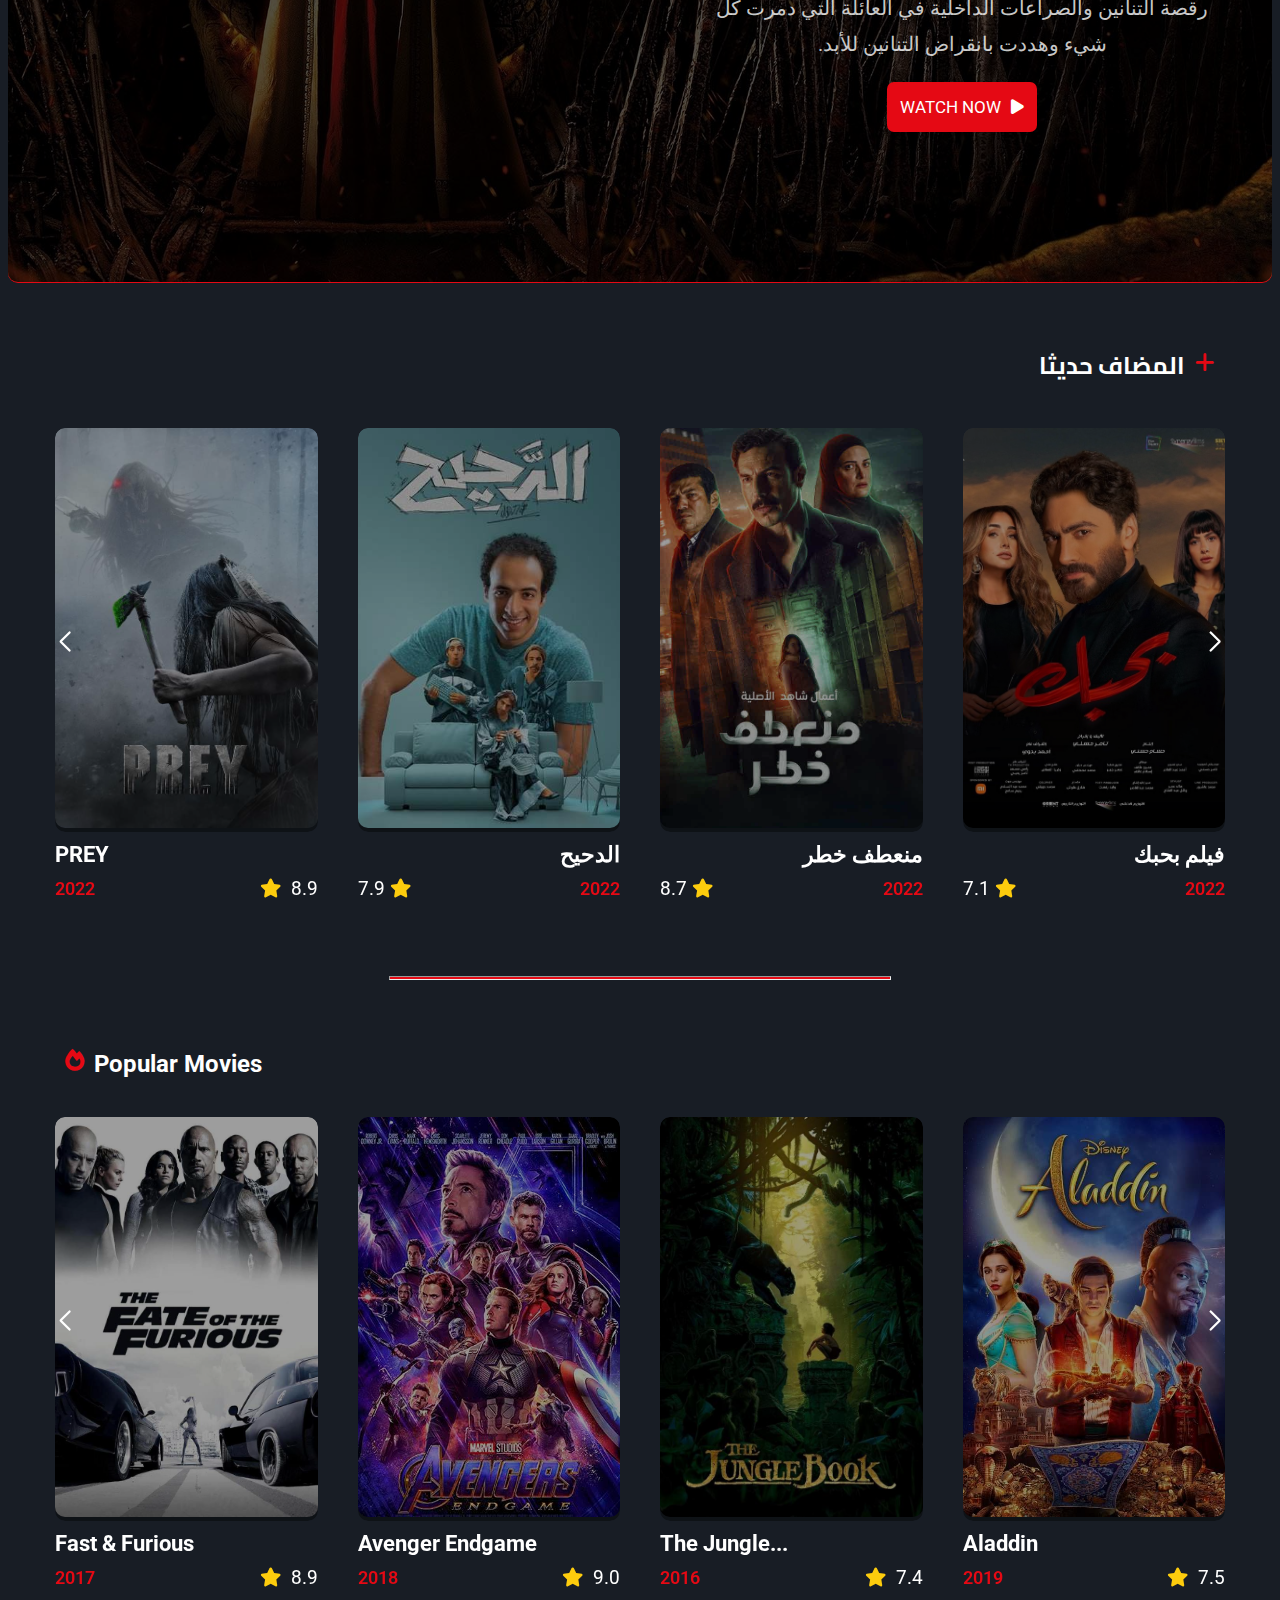
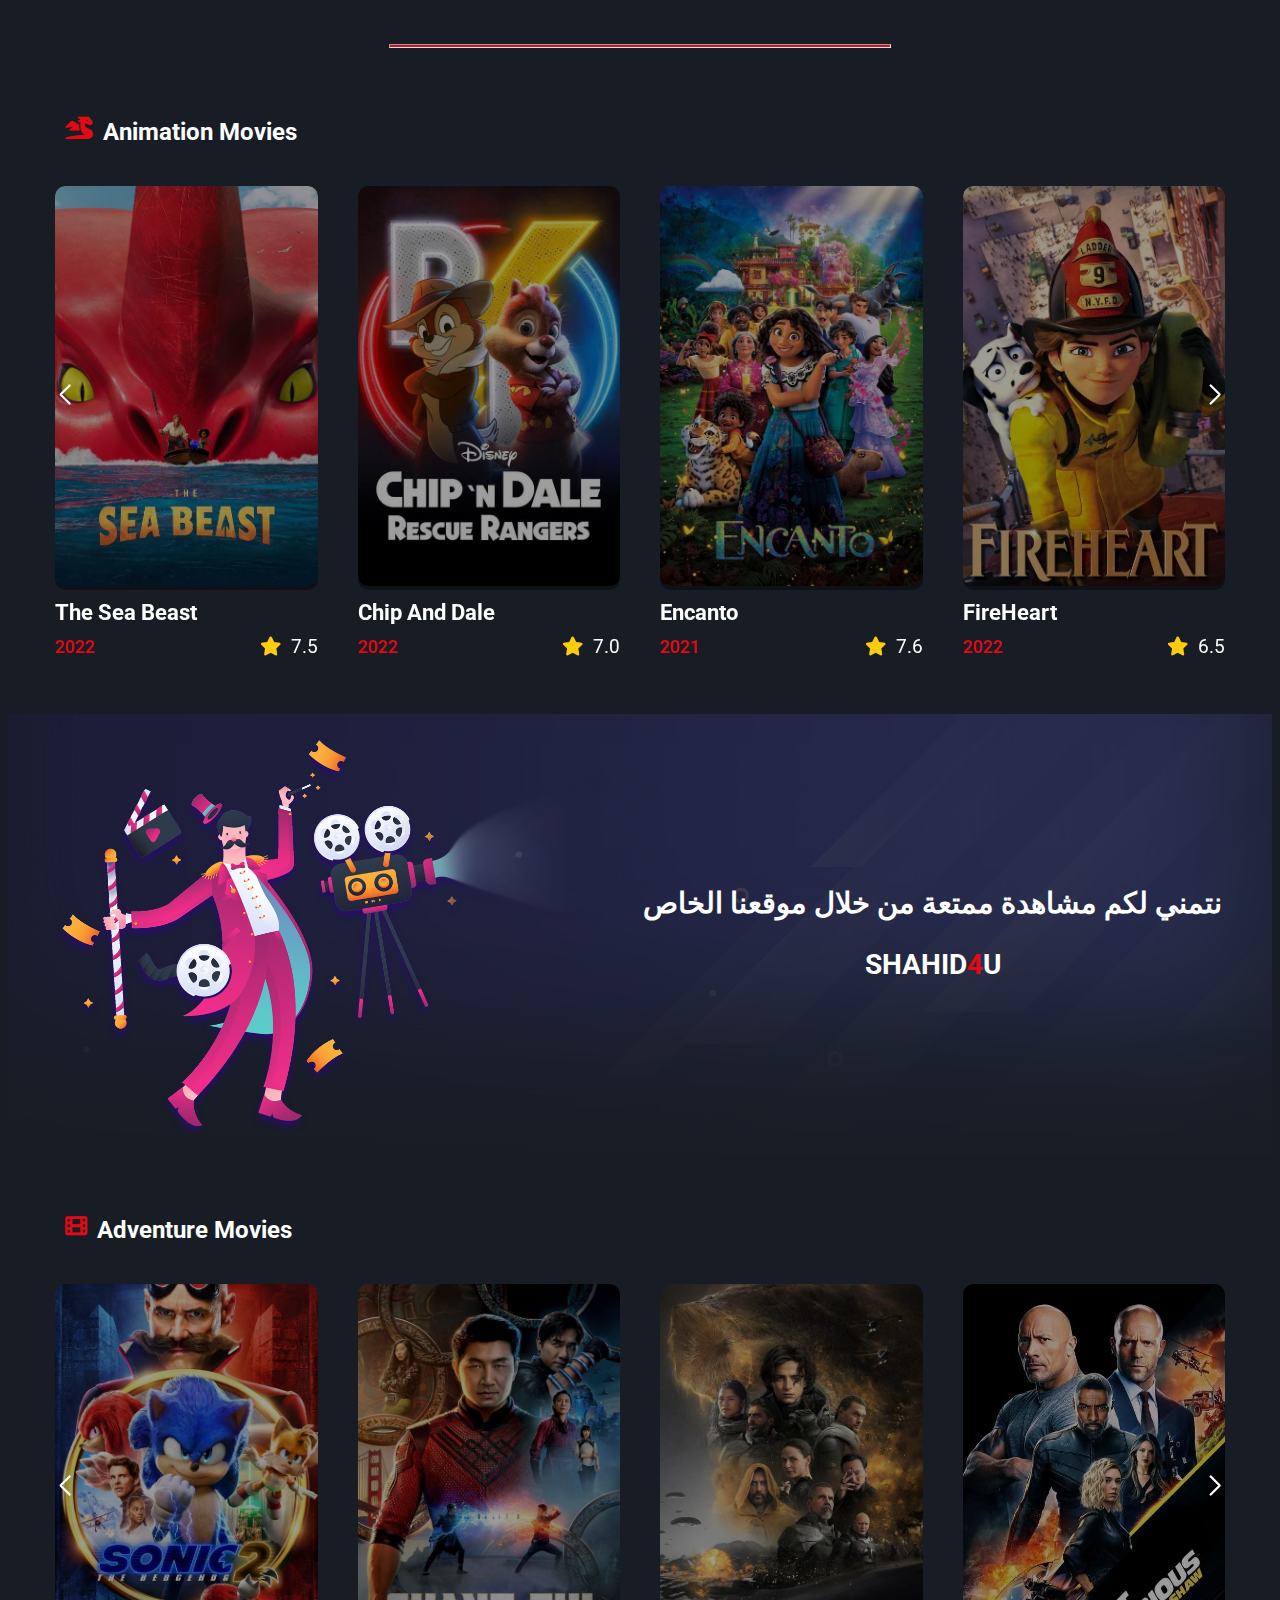
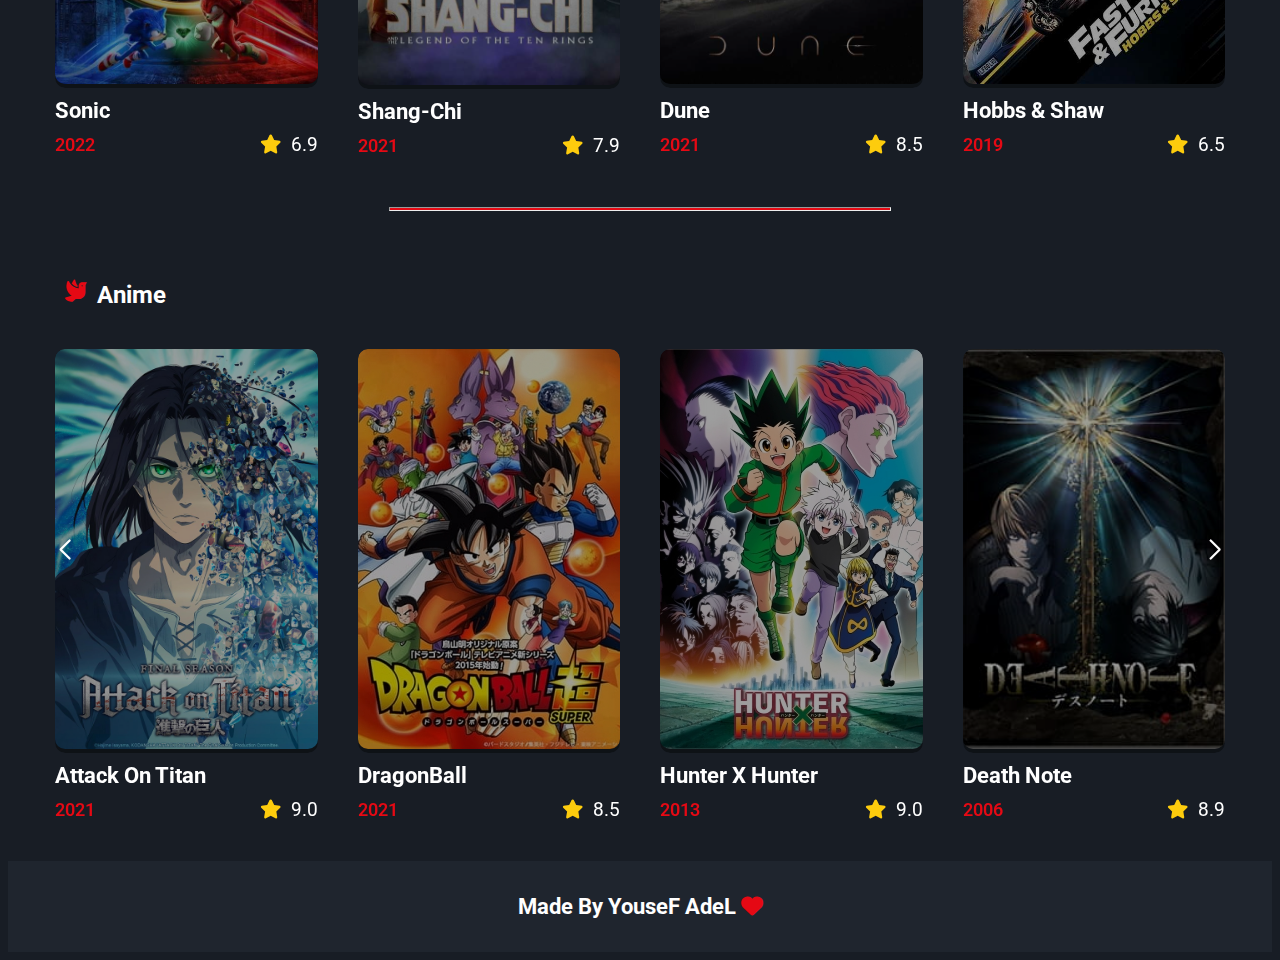
==== commit 6e1d5058: "Update index.html" ====
--- a/index.html
+++ b/index.html
@@ -1762,6 +1762,14 @@
     </div>
   </div>
   <!-- End Anime -->
+  <!-- Start Footer -->
+  <div class="footer">
+    <h2>
+      Made By YouseF AdeL
+      <i class="fa-solid fa-heart"></i>
+    </h2>
+  </div>
+  <!-- End Footer -->
   <script src="https://cdn.jsdelivr.net/npm/bootstrap@5.2.0/dist/js/bootstrap.bundle.min.js"
     integrity="sha384-A3rJD856KowSb7dwlZdYEkO39Gagi7vIsF0jrRAoQmDKKtQBHUuLZ9AsSv4jD4Xa"
     crossorigin="anonymous"></script>
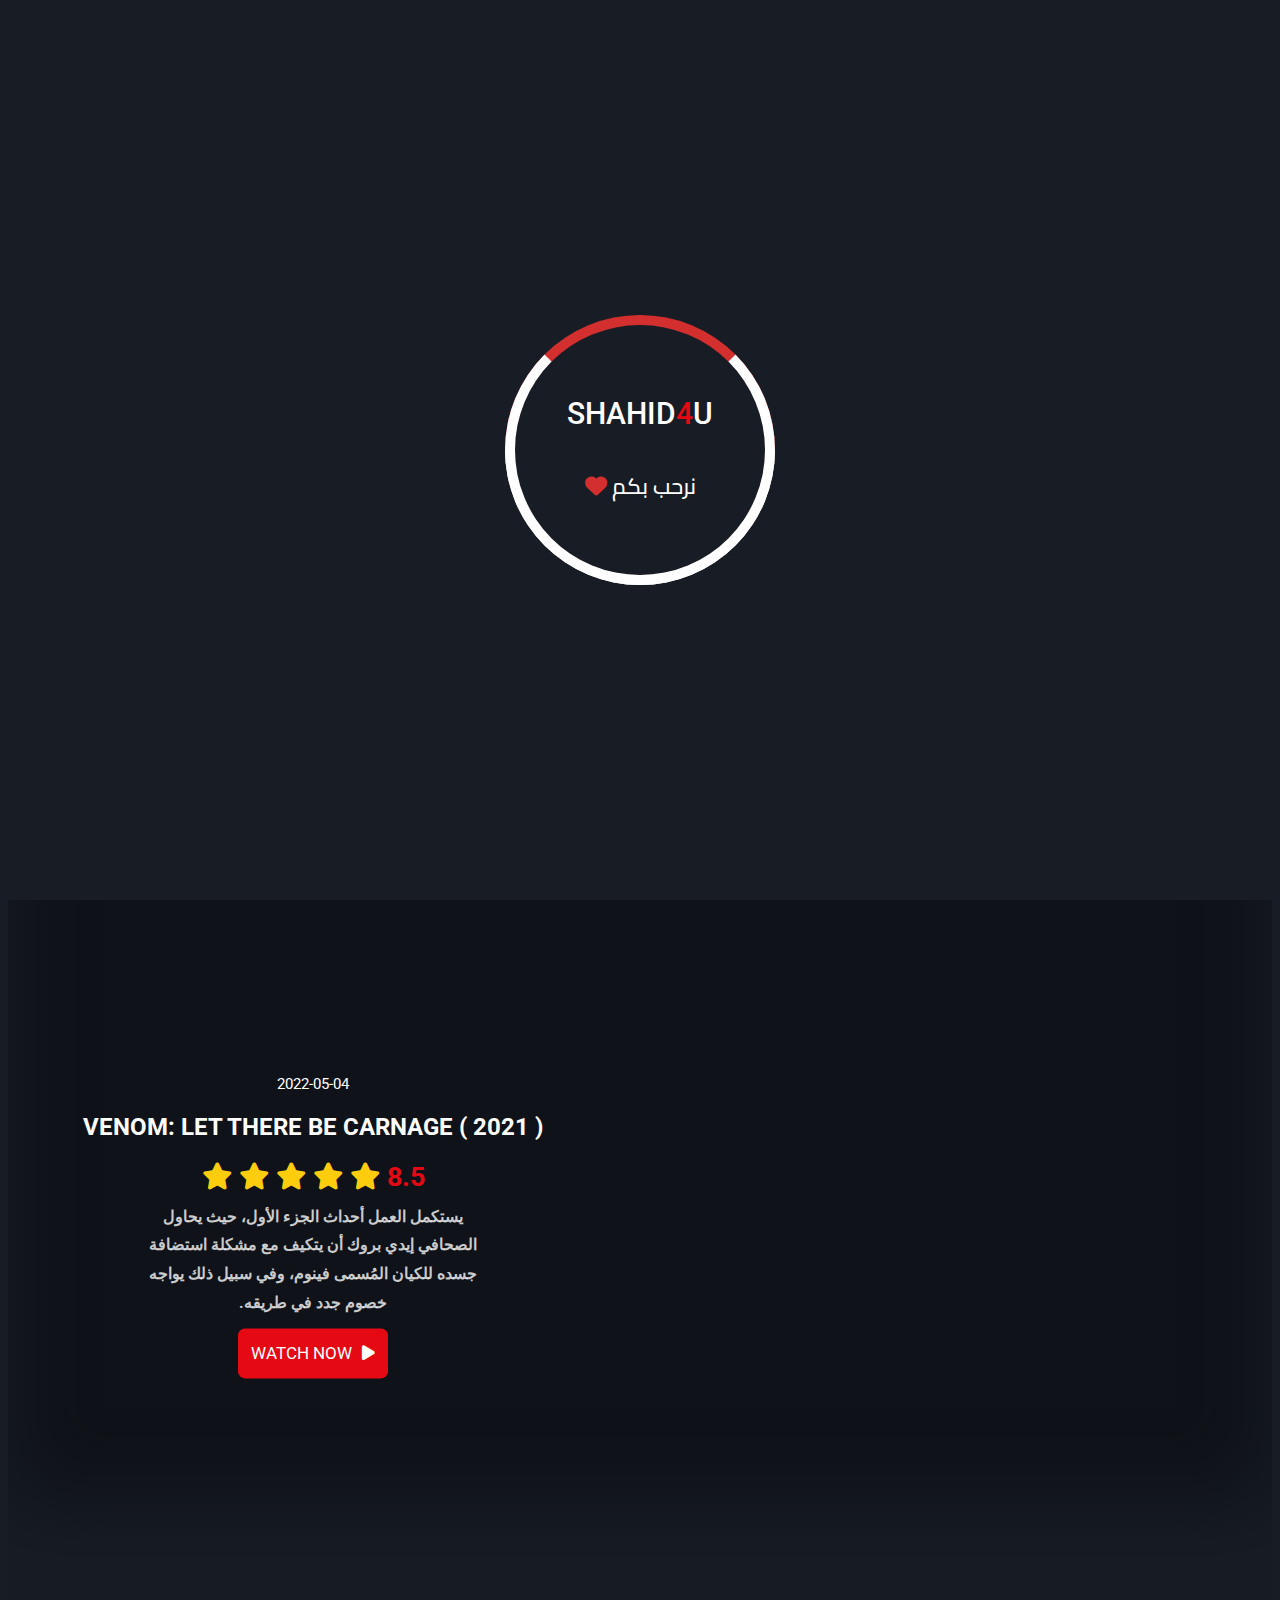
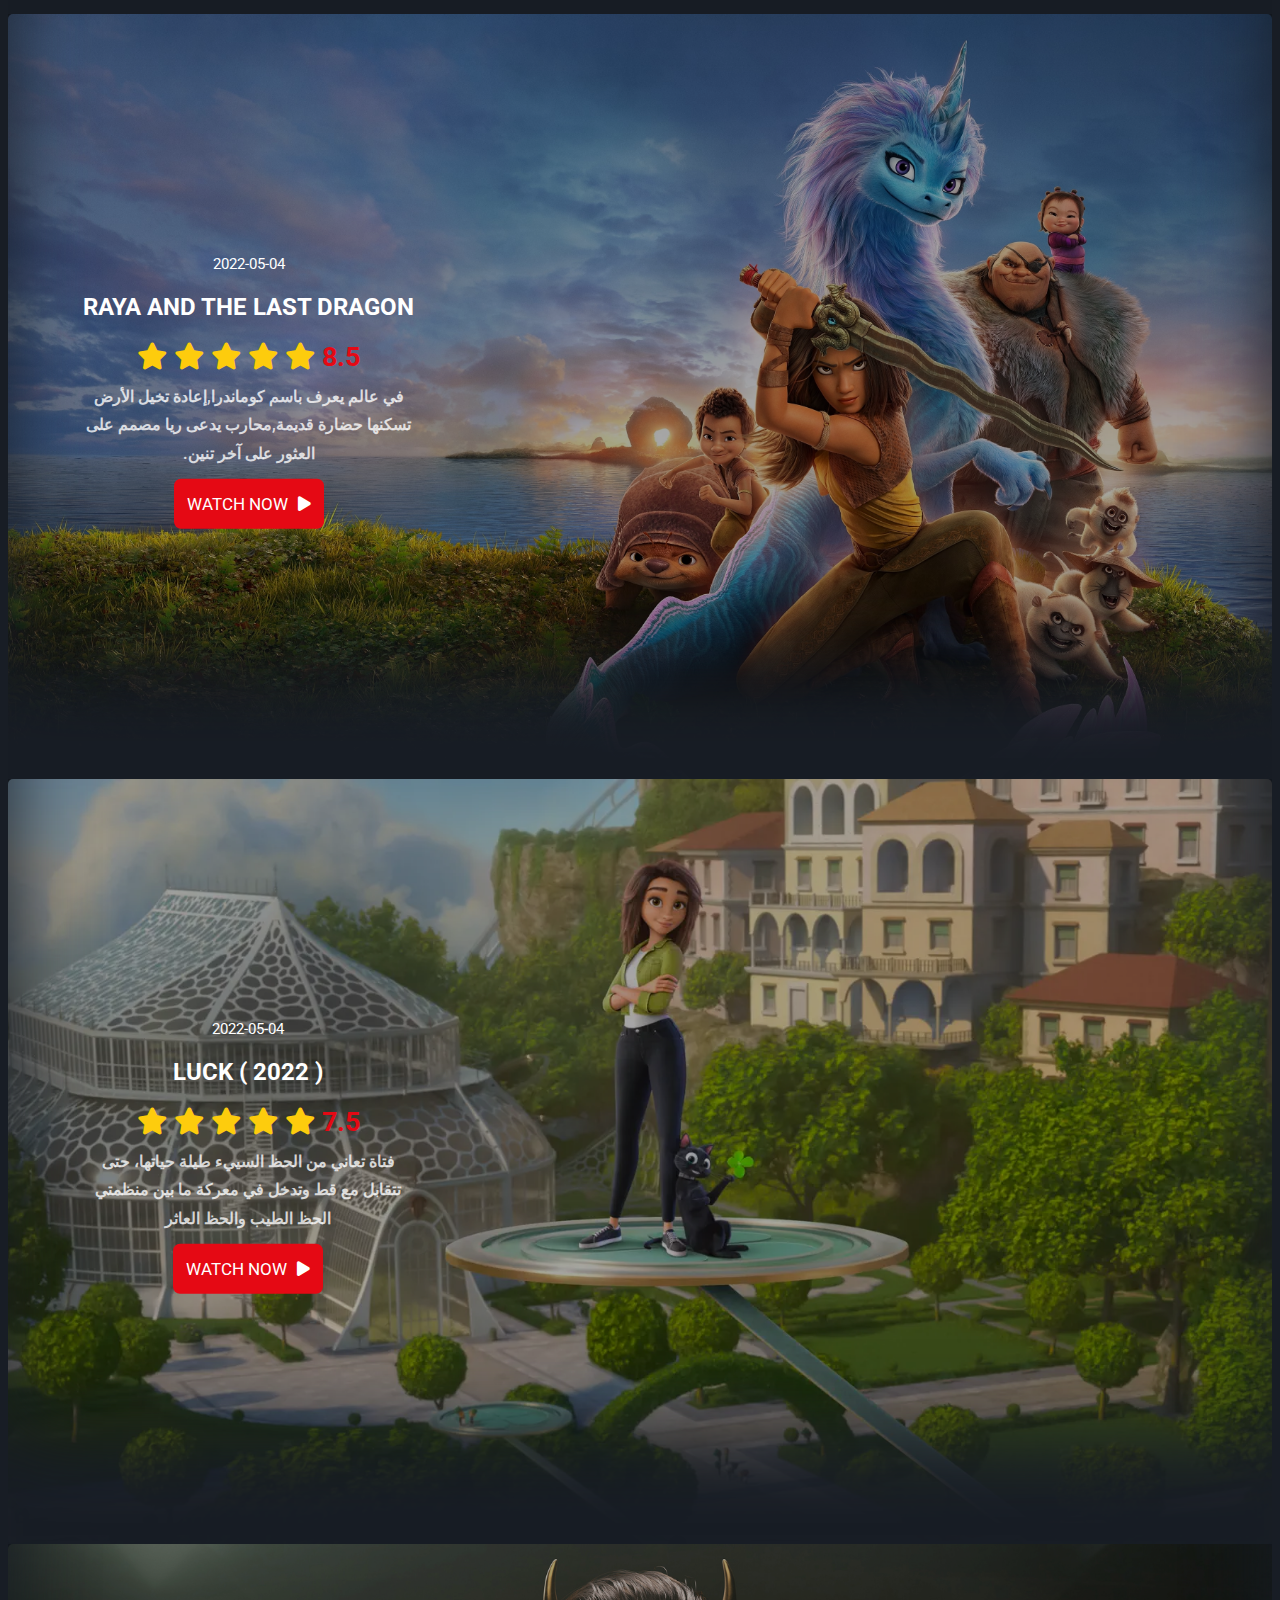
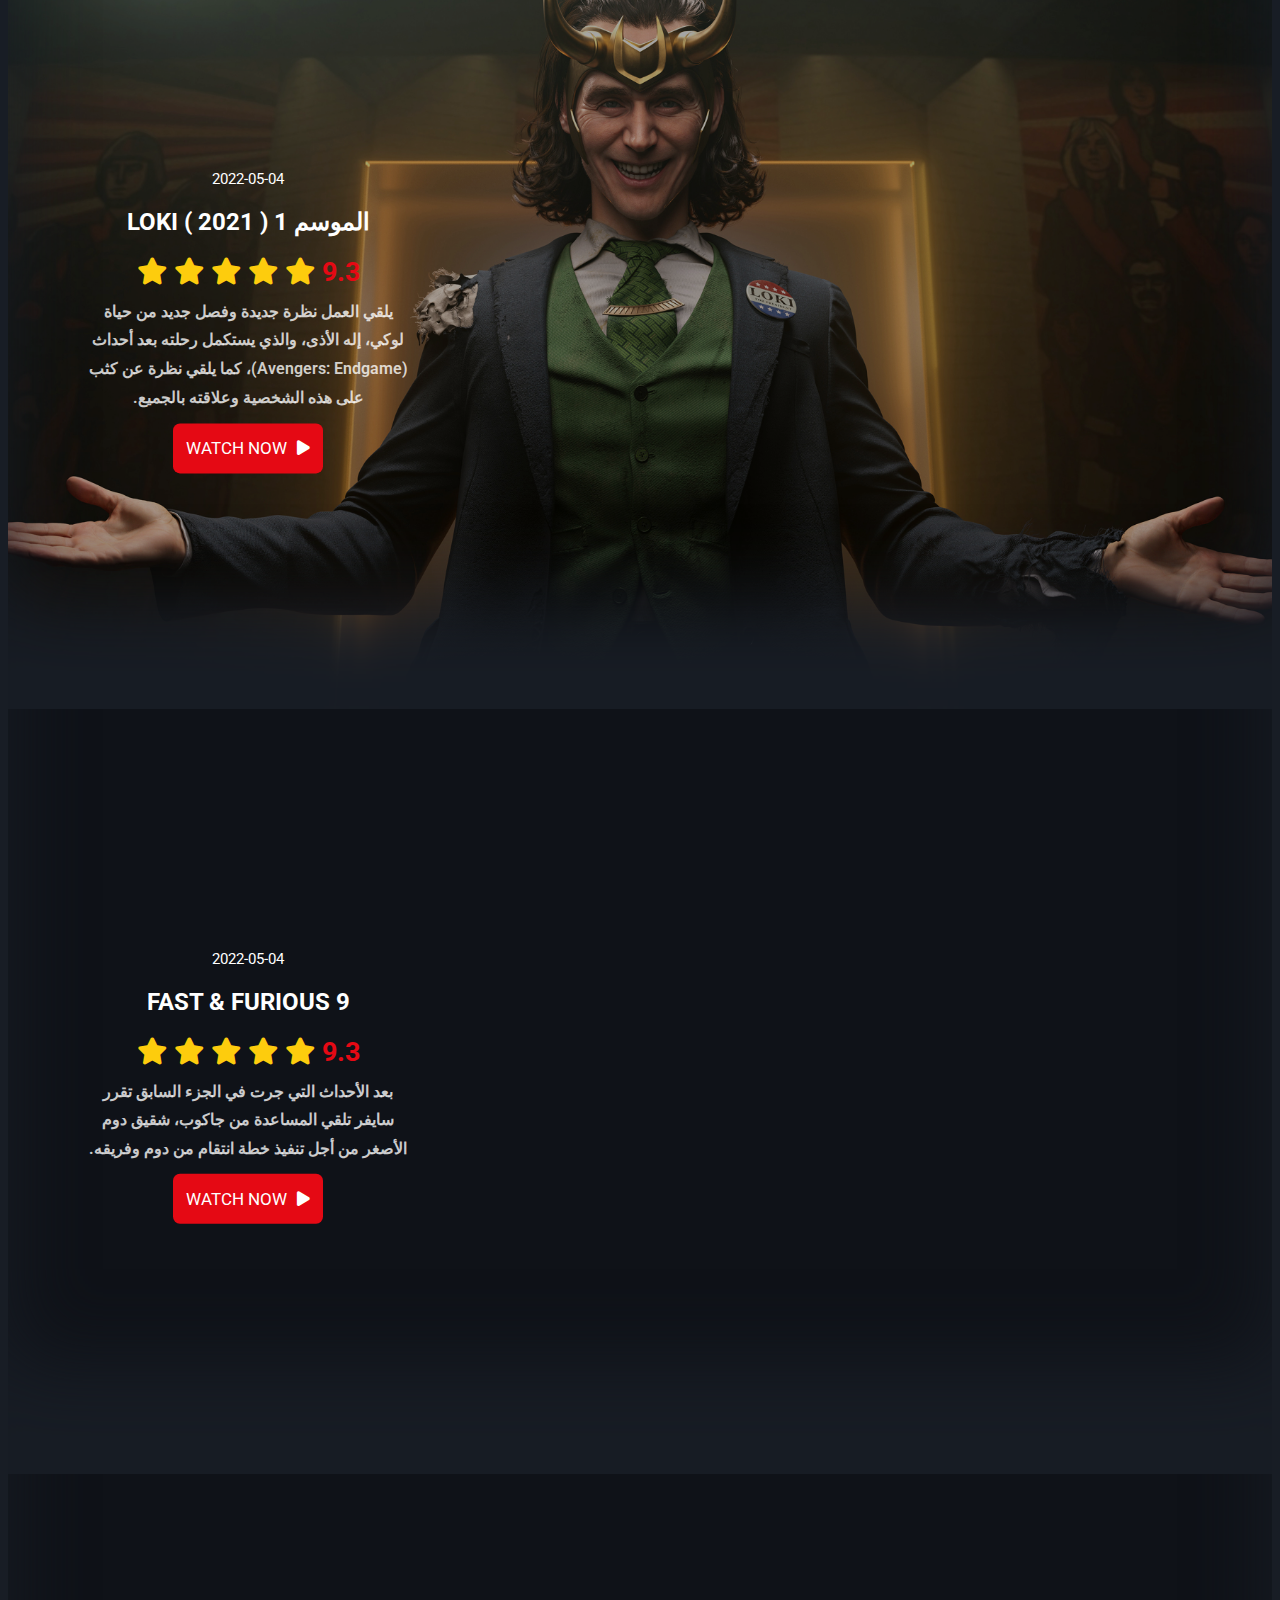
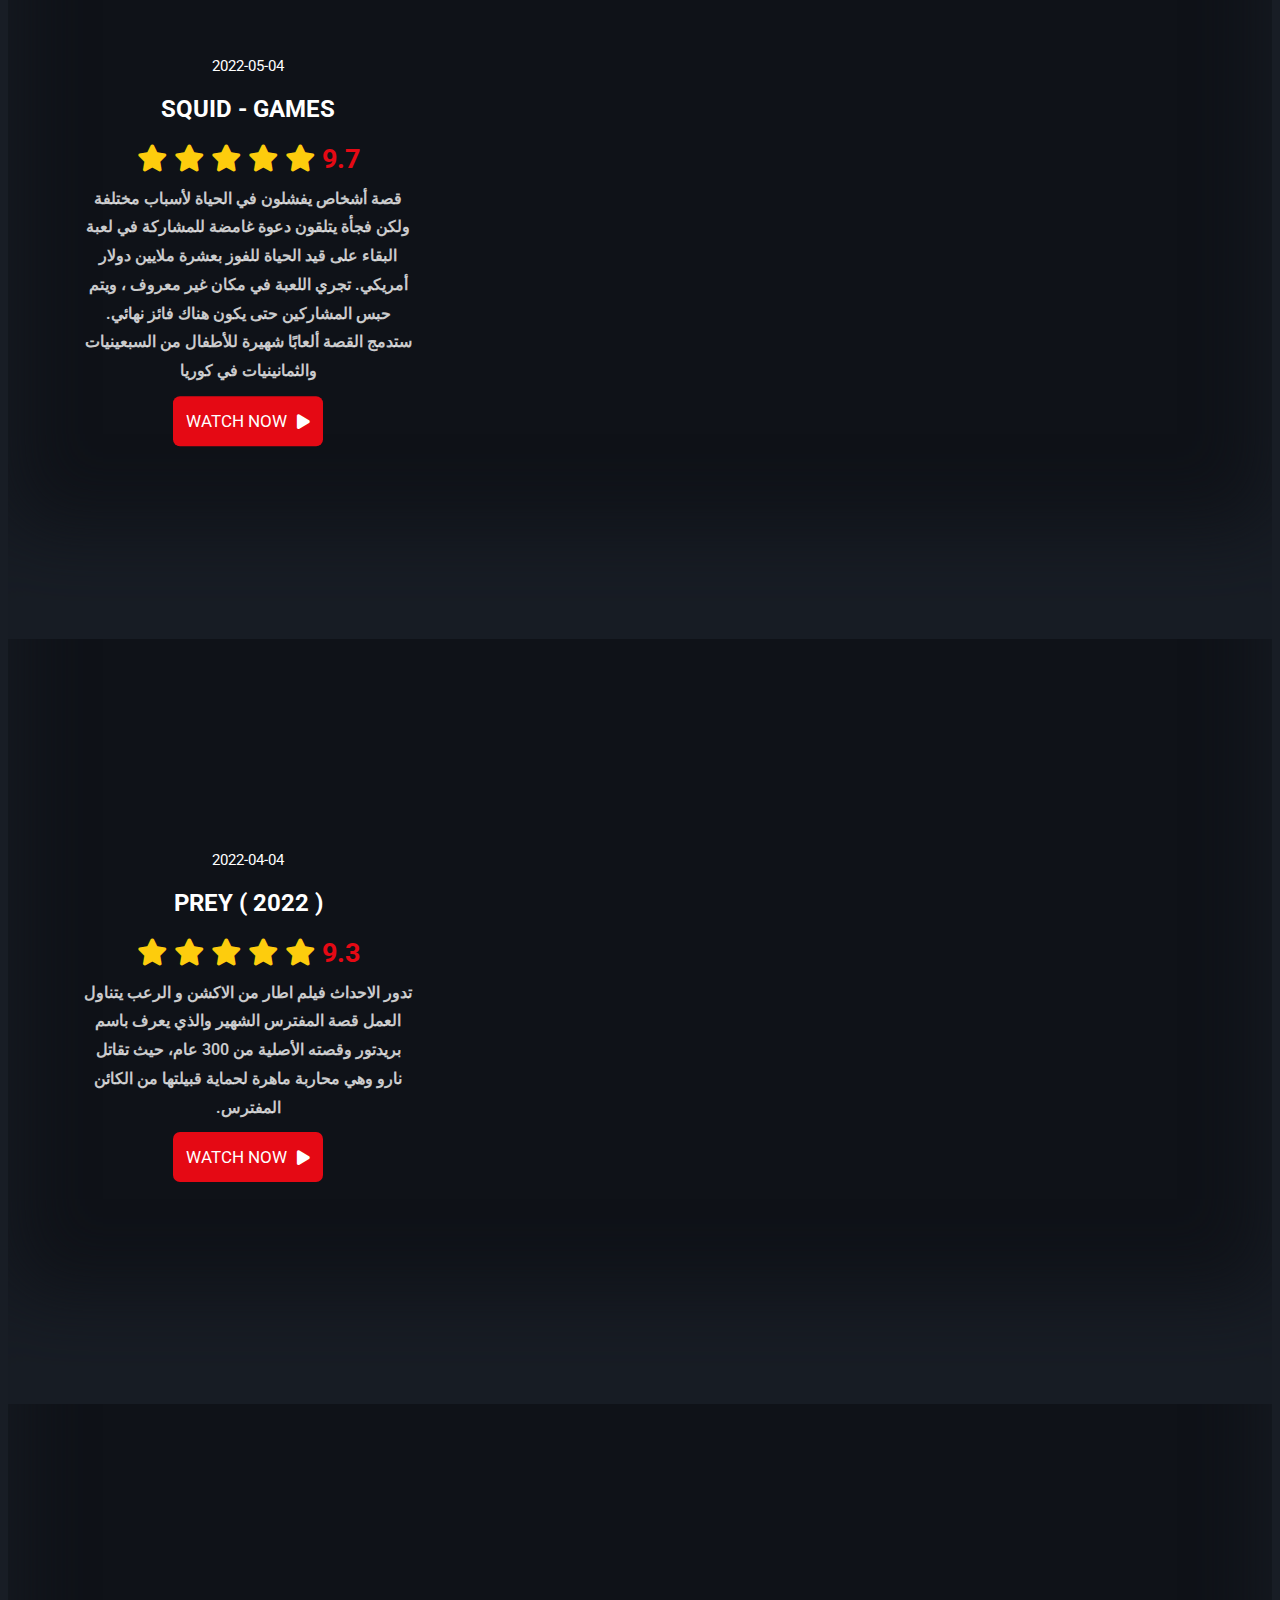
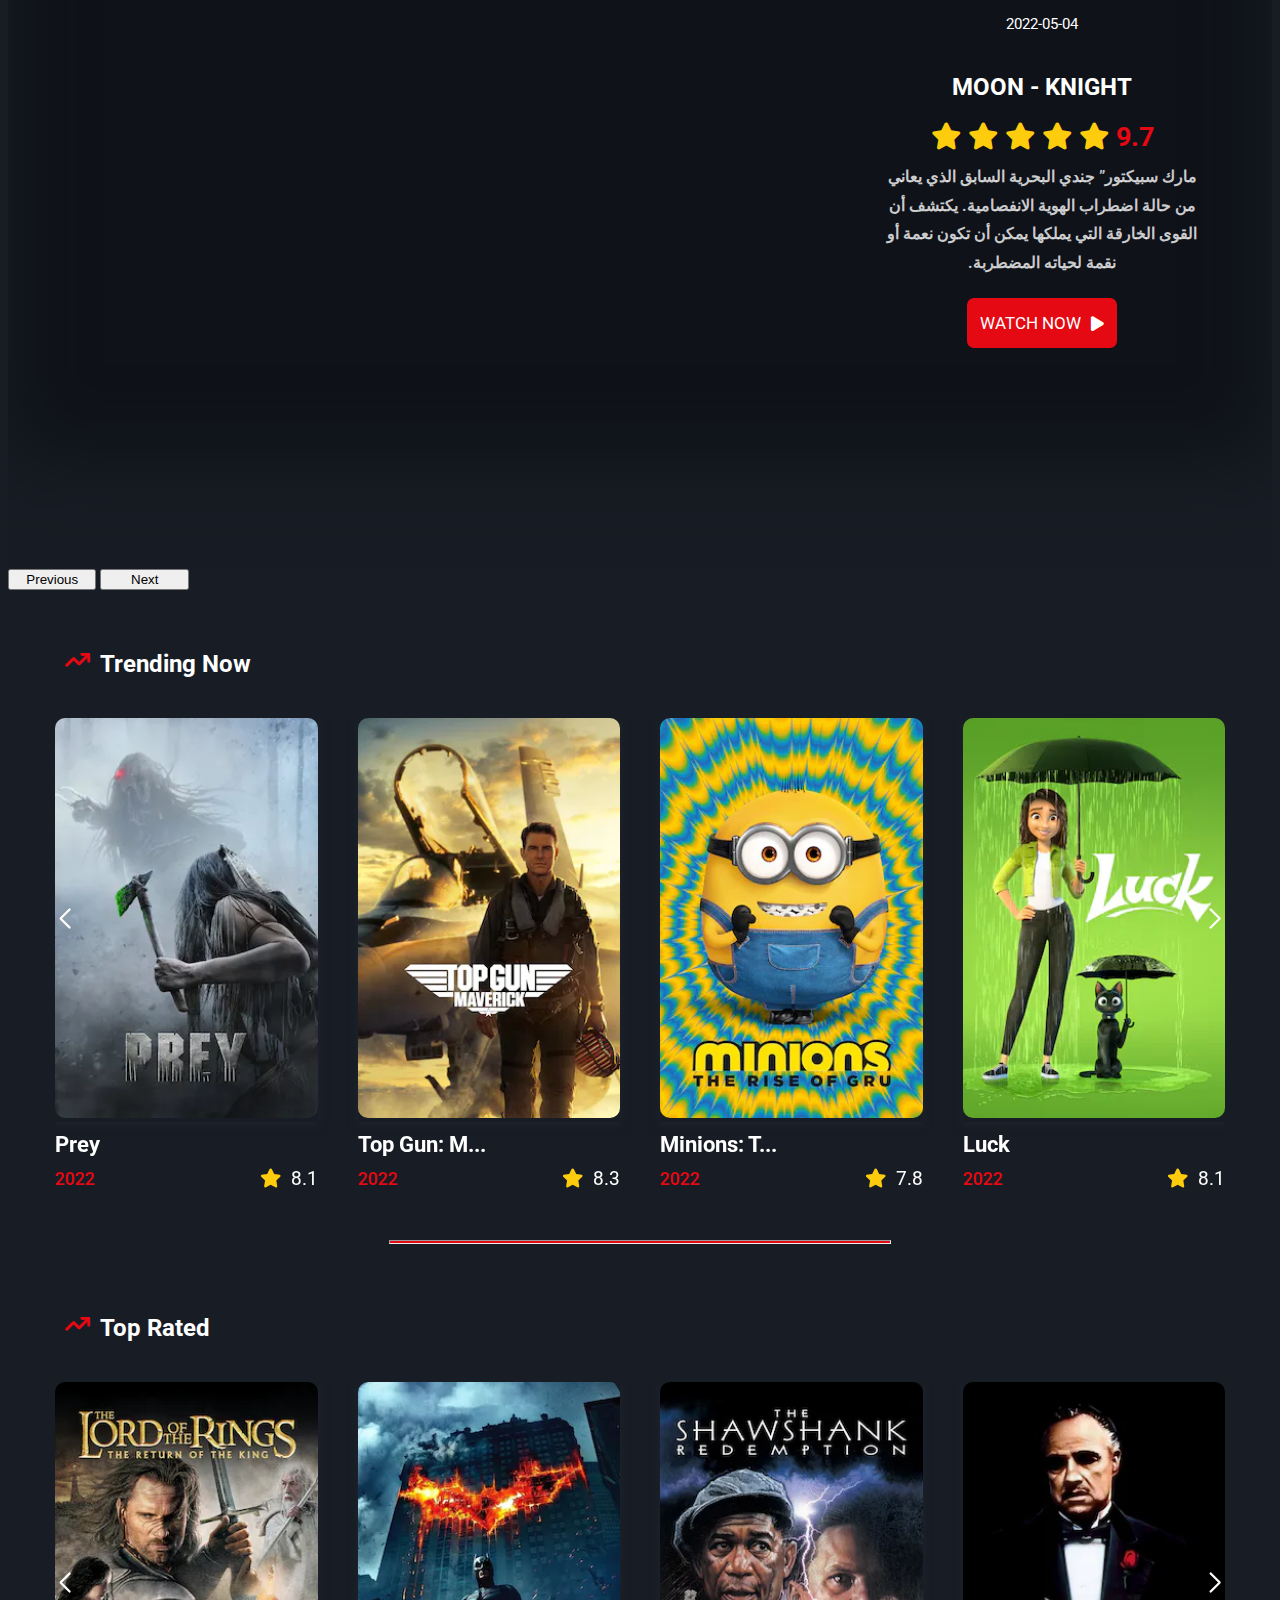
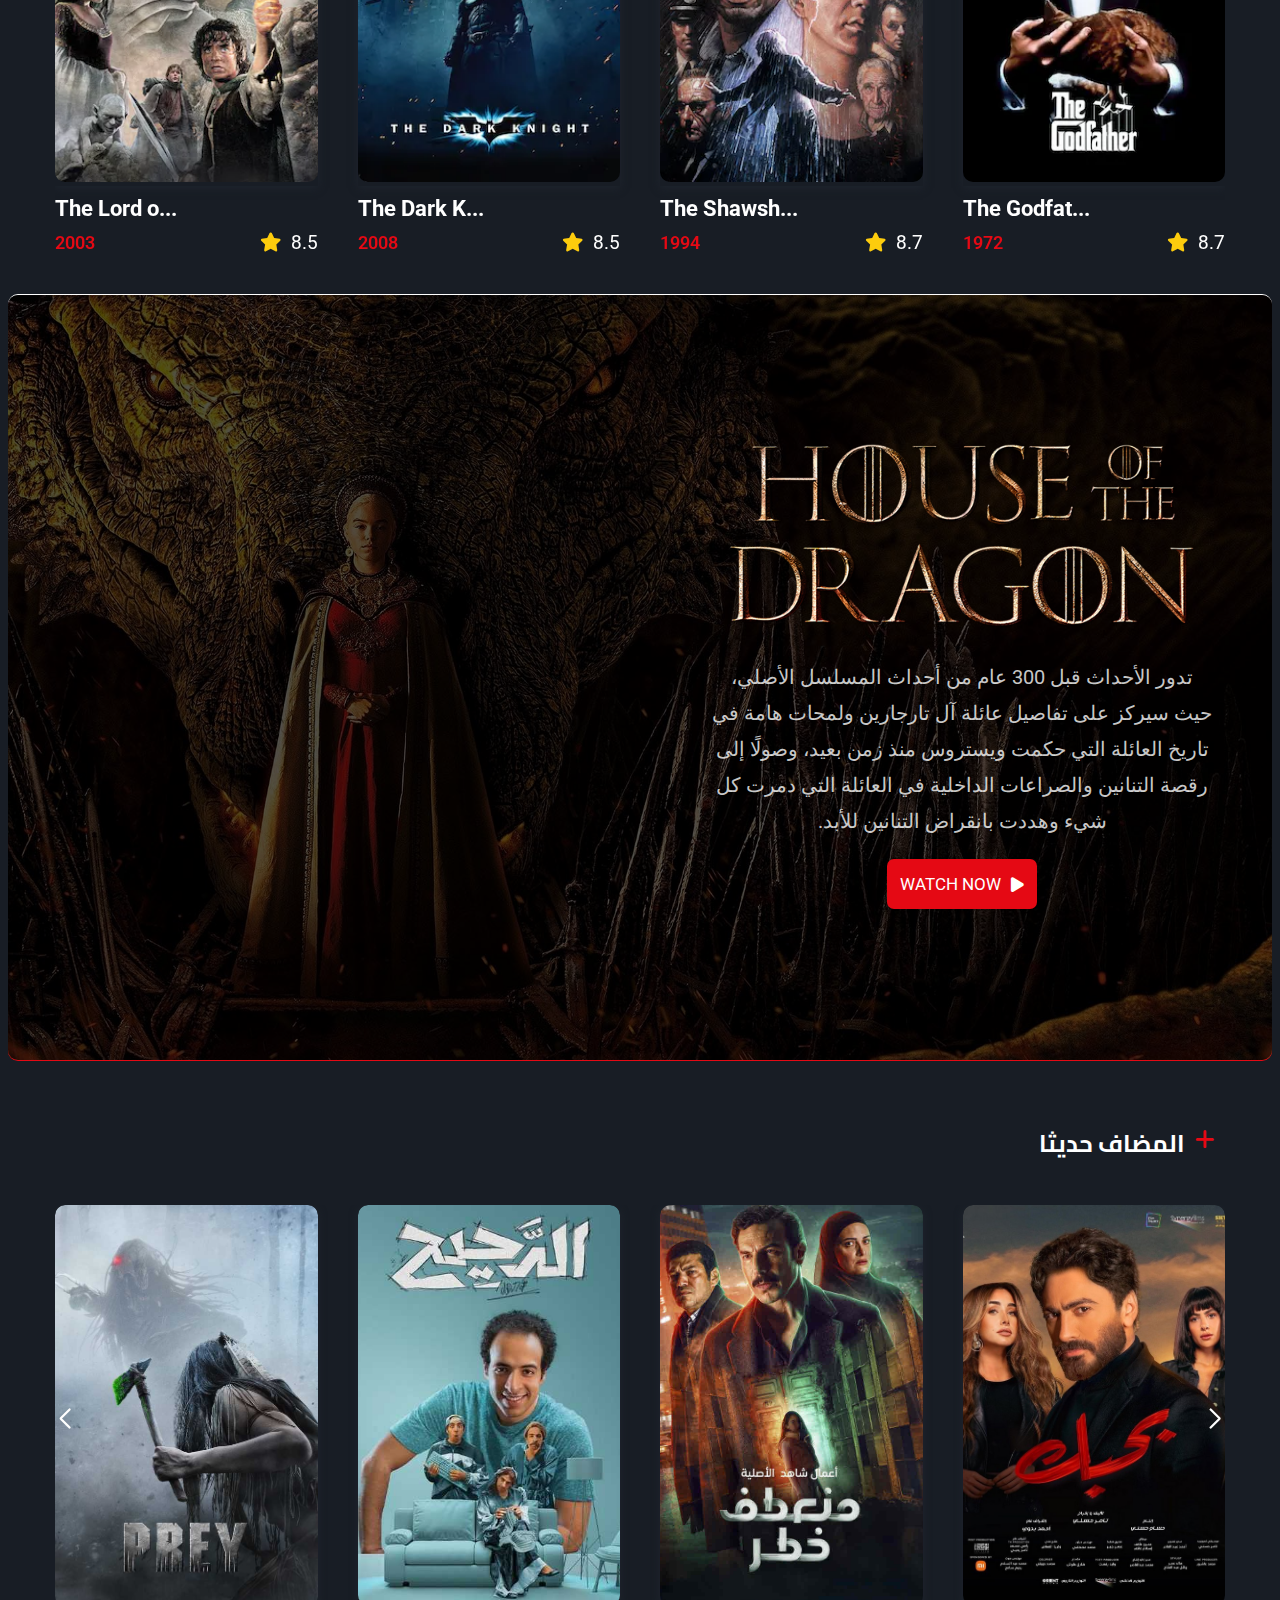
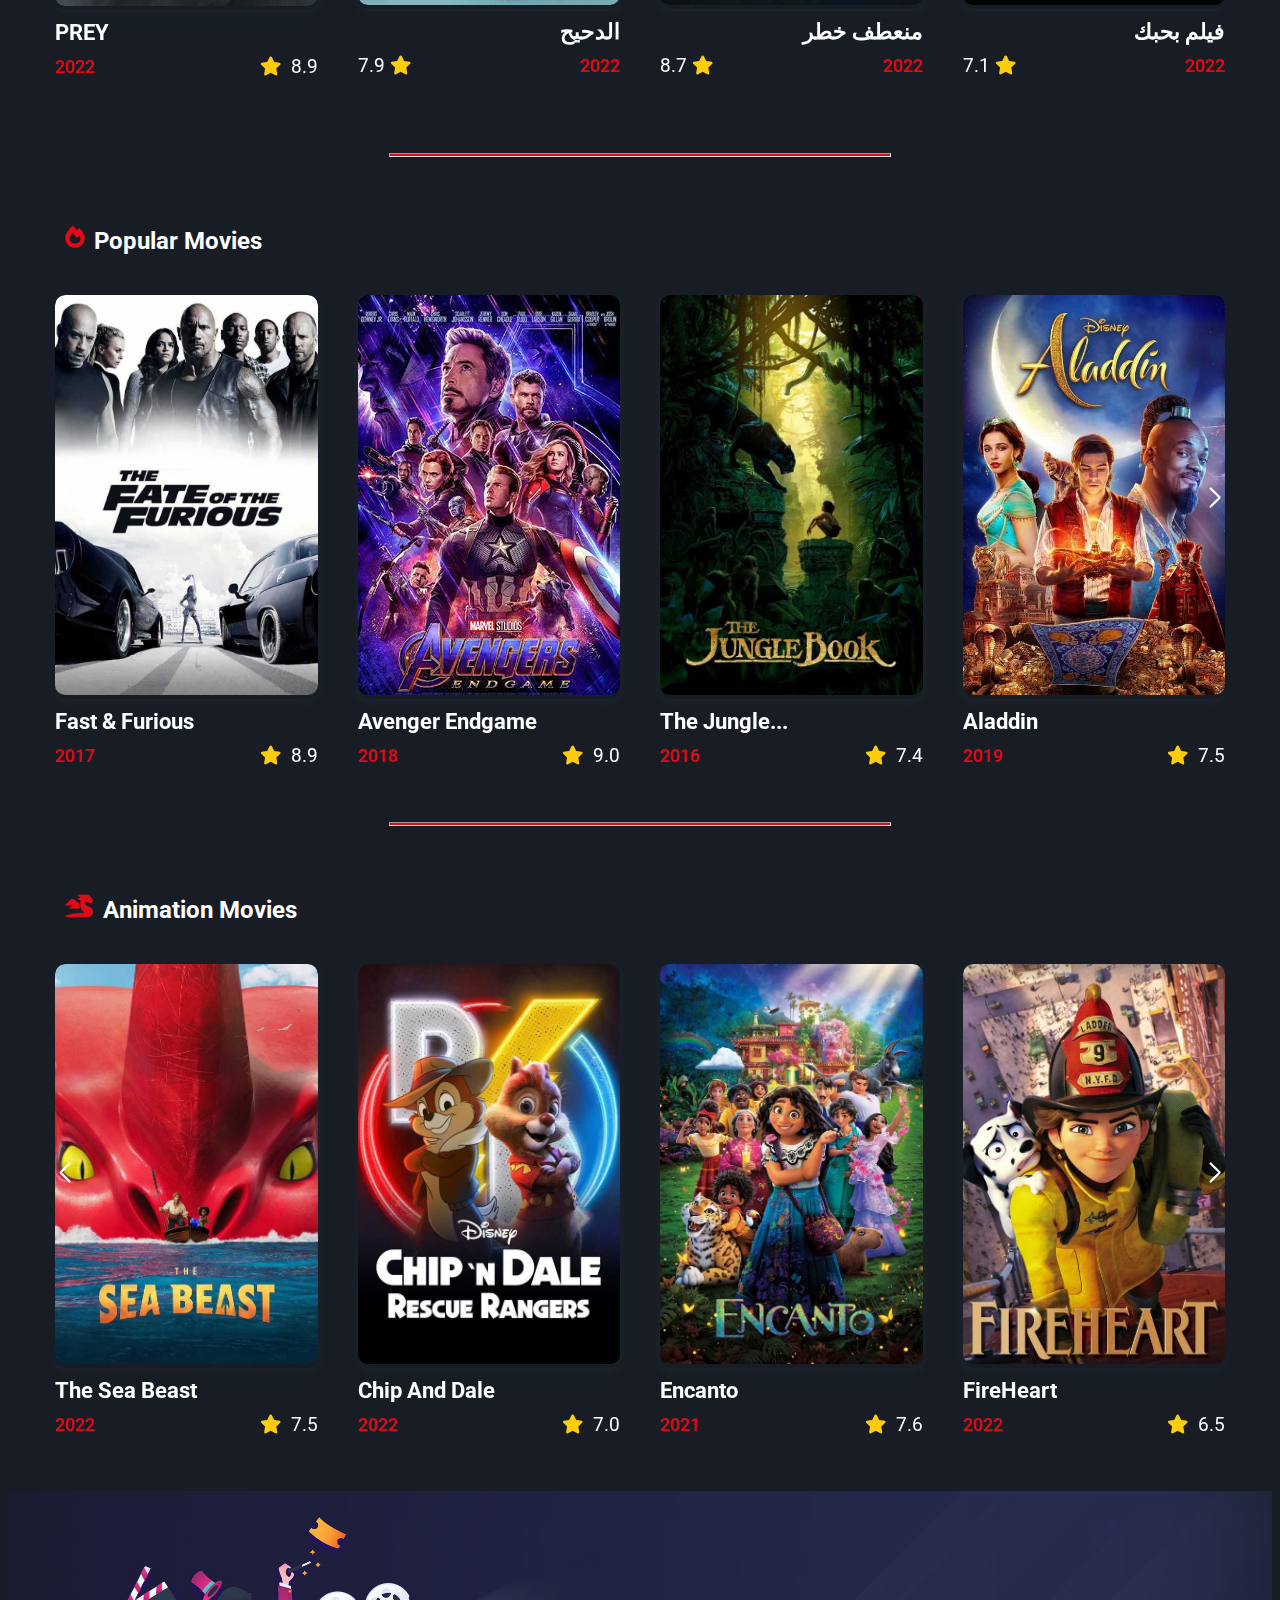
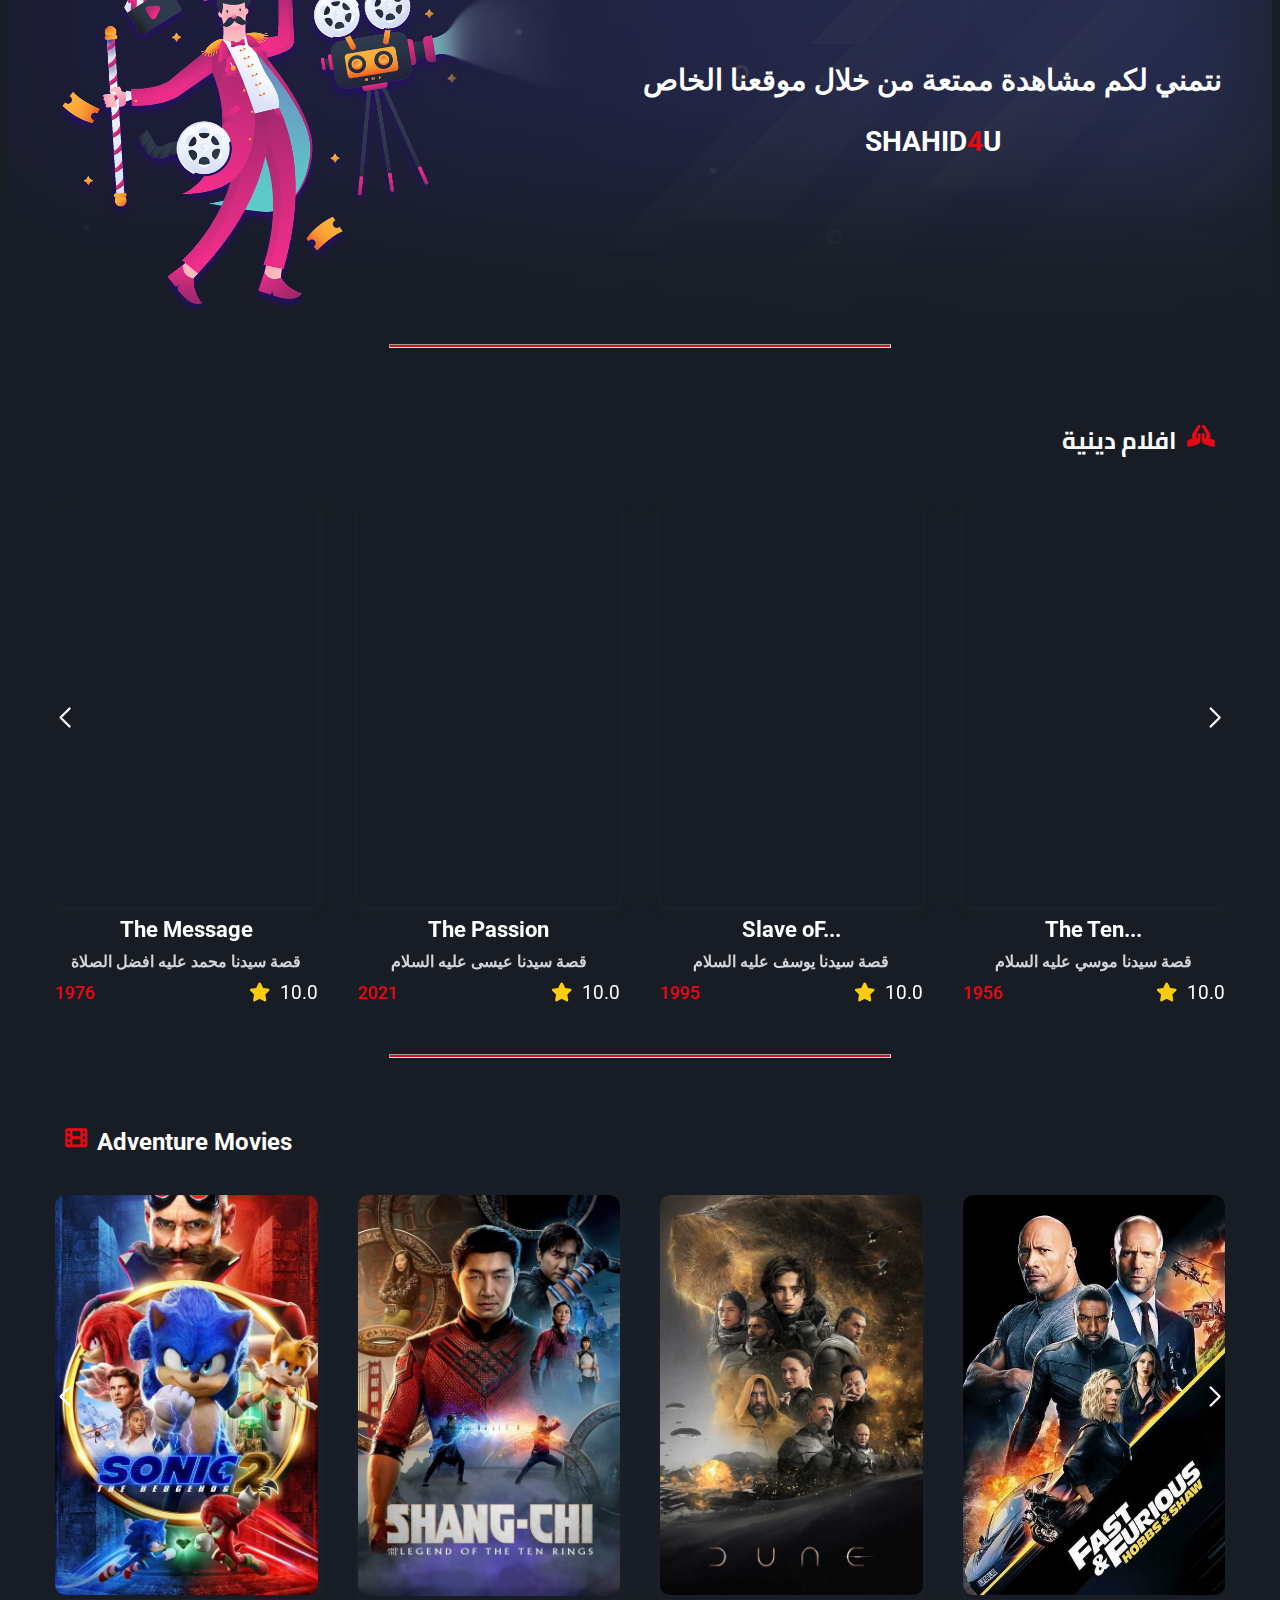
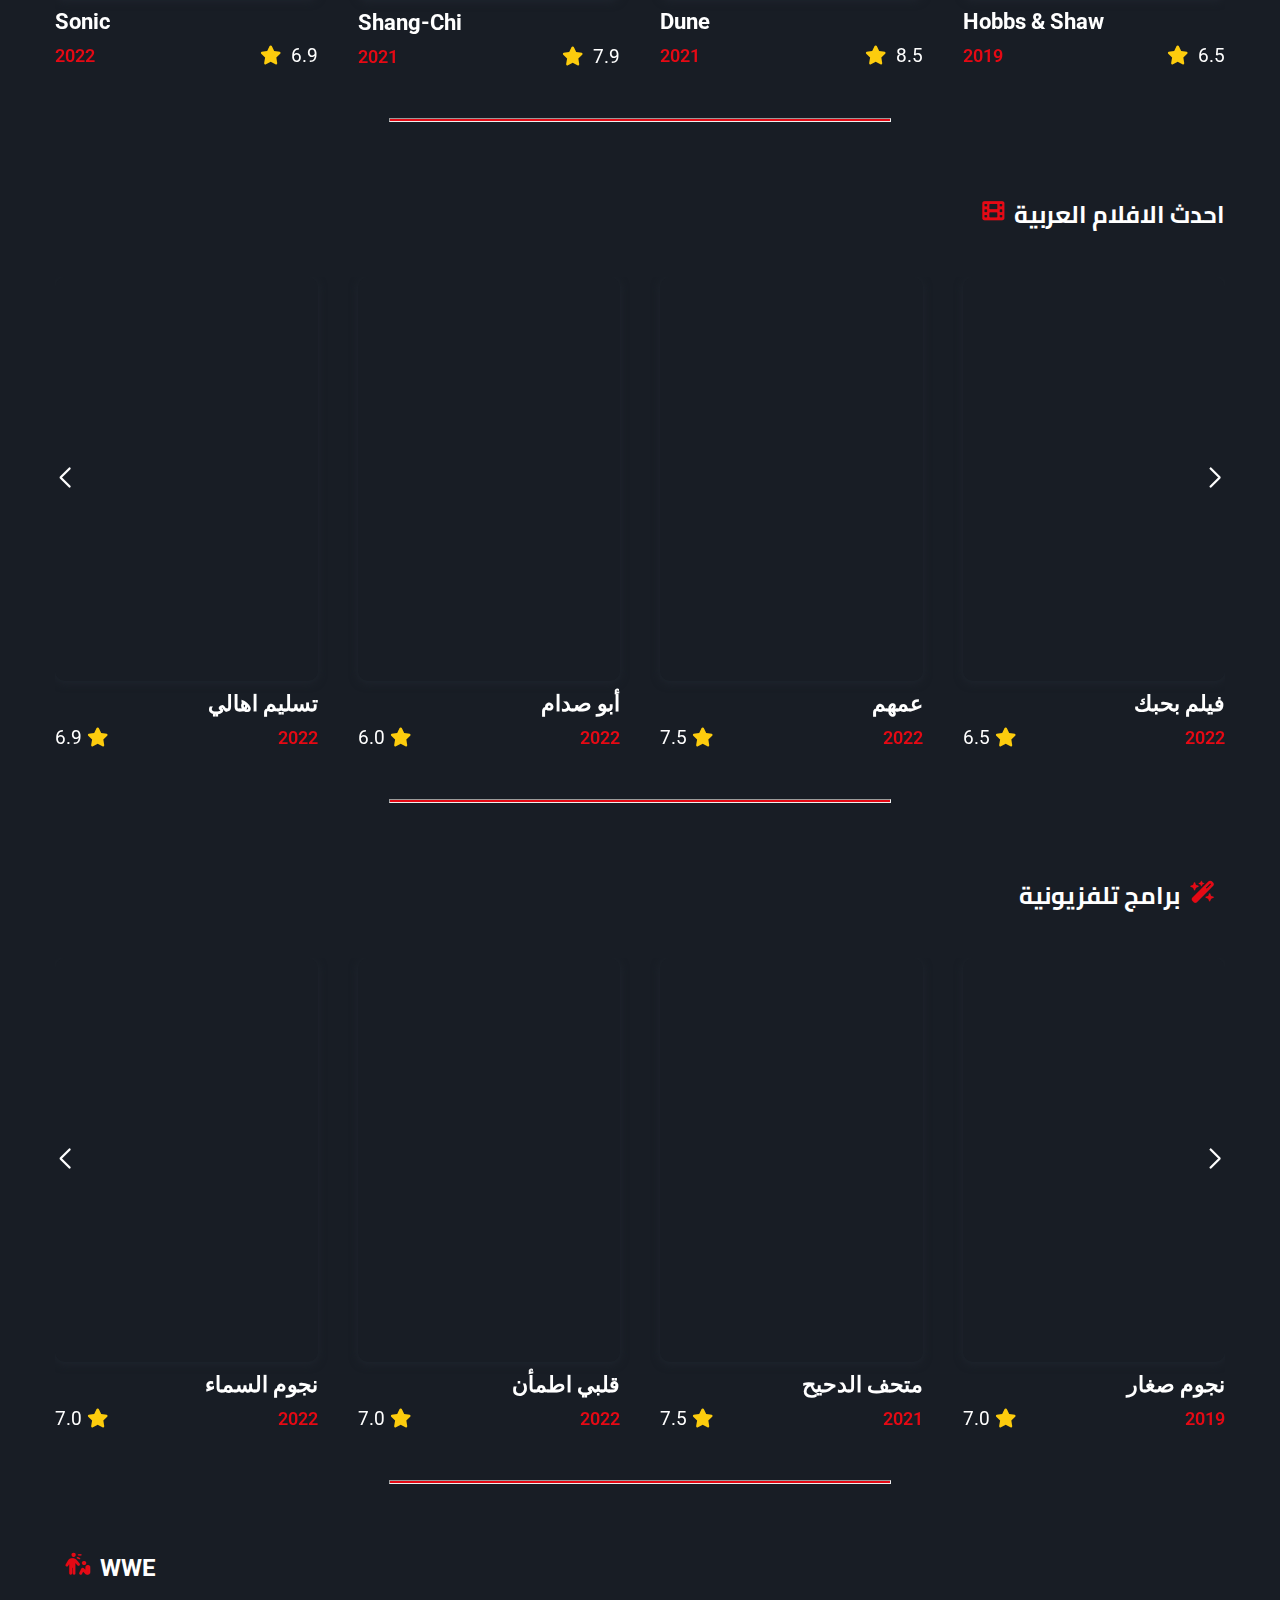
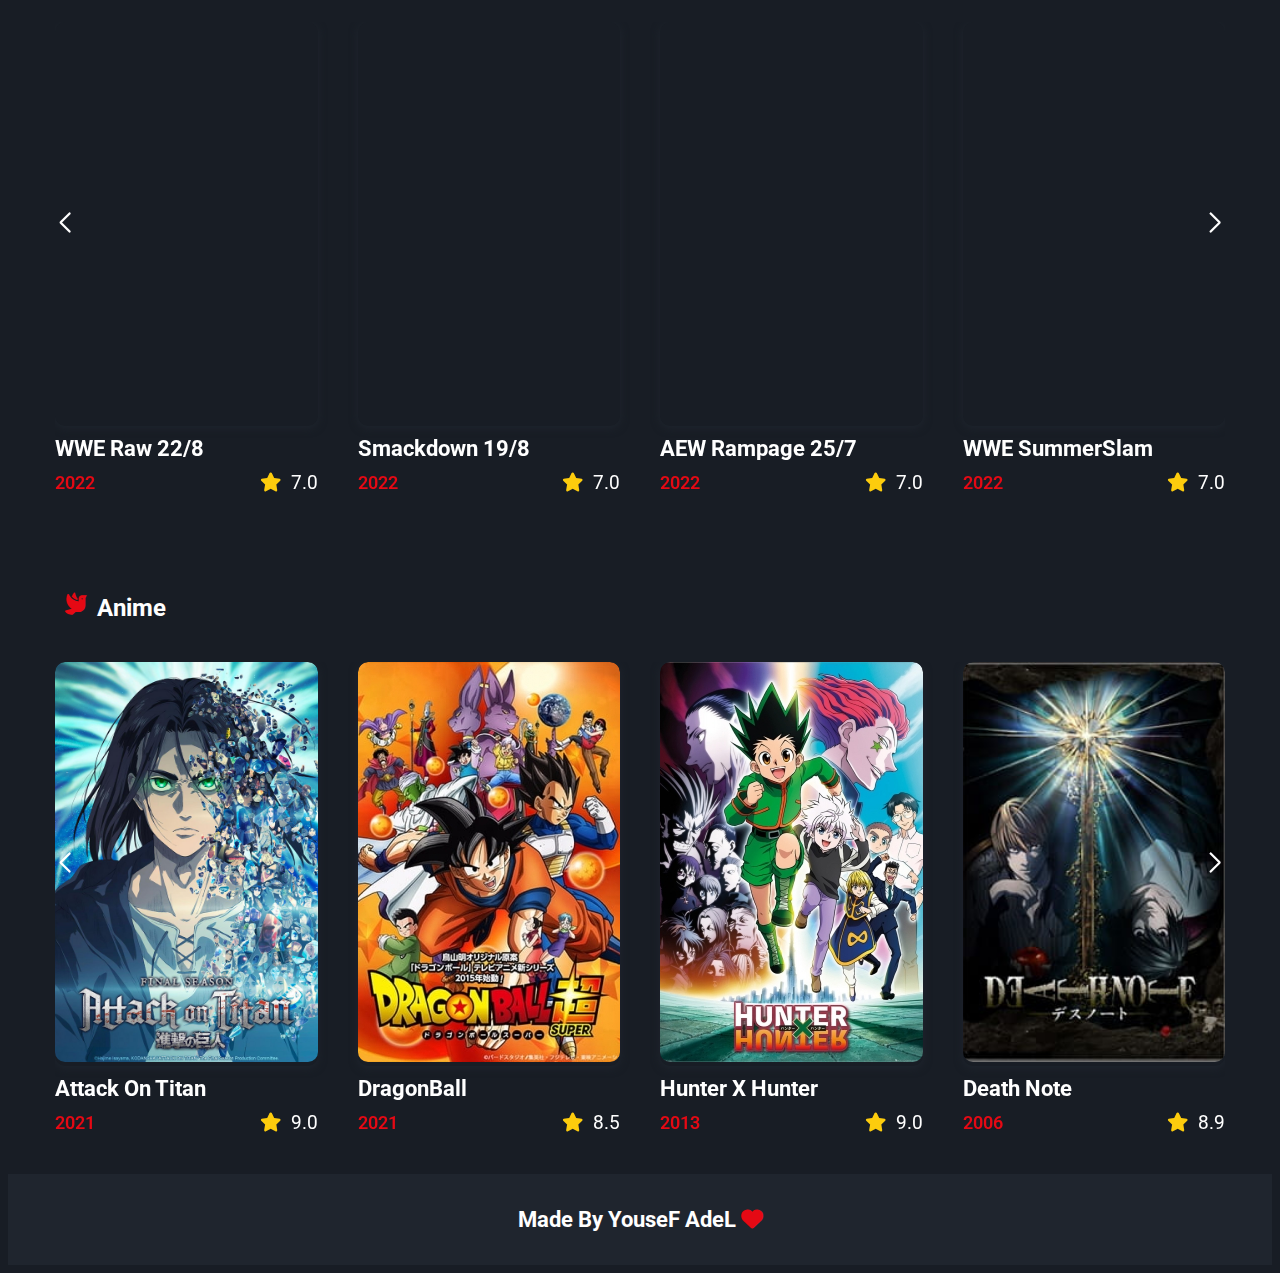
==== commit 516036e6: "Add files via upload" ====
--- a/index.html
+++ b/index.html
@@ -89,6 +89,42 @@
             </div>
           </div>
           <!-- End - 1 -->
+          <!-- Test -->
+          <!-- Start -2 -->
+          <div class="carousel-item">
+            <div class="row">
+              <div class="col-12">
+                <div class="box">
+                  <div class="image-8">
+                    <div class="overly"></div>
+                  </div>
+                  <div class="text">
+                    <span class="first"> 2022-05-04 </span>
+                    <h2>Venom: Let There Be Carnage ( 2021 )</h2>
+                    <span class="special">
+                      <i class="fa-solid fa-star"></i>
+                      <i class="fa-solid fa-star"></i>
+                      <i class="fa-solid fa-star"></i>
+                      <i class="fa-solid fa-star"></i>
+                      <i class="fa-solid fa-star"></i>
+                      8.5
+                    </span>
+                    <p class="info info-1">
+                      يستكمل العمل أحداث الجزء الأول، حيث يحاول الصحافي إيدي بروك أن يتكيف مع مشكلة استضافة جسده للكيان
+                      المُسمى فينوم، وفي
+                      سبيل ذلك يواجه خصوم جدد في طريقه.
+                    </p>
+                    <a href="html/venom.html">
+                      Watch Now
+                      <i class="fa-solid fa-play"></i>
+                    </a>
+                  </div>
+                </div>
+              </div>
+            </div>
+          </div>
+          <!-- End - 2 -->
+          <!-- End Test -->
           <!-- Start -2 -->
           <div class="carousel-item">
             <div class="row">
@@ -716,8 +752,10 @@
     <div class="text">
       <img src="image/on-cover-1.png" alt="">
       <p>
-        تدور الأحداث قبل 300 عام من أحداث المسلسل الأصلي، حيث سيركز على تفاصيل عائلة آل تارجارين ولمحات هامة في تاريخ العائلة
-        التي حكمت ويستروس منذ زمن بعيد، وصولًا إلى رقصة التنانين والصراعات الداخلية في العائلة التي دمرت كل شيء وهددت بانقراض
+        تدور الأحداث قبل 300 عام من أحداث المسلسل الأصلي، حيث سيركز على تفاصيل عائلة آل تارجارين ولمحات هامة في تاريخ
+        العائلة
+        التي حكمت ويستروس منذ زمن بعيد، وصولًا إلى رقصة التنانين والصراعات الداخلية في العائلة التي دمرت كل شيء وهددت
+        بانقراض
         التنانين للأبد.
       </p>
       <a href="html/house.html">
@@ -905,7 +943,7 @@
   <div class="pop-movies">
     <div class="container">
       <div class="main-title">
-      <i class="fa-solid fa-fire"></i>
+        <i class="fa-solid fa-fire"></i>
         <h2>Popular Movies</h2>
       </div>
       <!-- Start swiper -->
@@ -1117,7 +1155,7 @@
   <div class="animation">
     <div class="container">
       <div class="main-title">
-      <i class="fa-solid fa-dragon"></i>
+        <i class="fa-solid fa-dragon"></i>
         <h2>Animation Movies</h2>
       </div>
       <!-- Start swiper -->
@@ -1299,7 +1337,7 @@
           <div class="swiper-slide">
             <div class="box">
               <div class="image">
-                <img src="image/pop-movies/top-10.jpg" alt="" />
+                <img src="image/Animation/Animation-10.jpg" alt="" />
               </div>
               <div class="text">
                 <h2>Onward</h2>
@@ -1332,13 +1370,136 @@
       </div>
       <div class="text">
         <h2>
-        نتمني لكم مشاهدة ممتعة من خلال موقعنا الخاص
+          نتمني لكم مشاهدة ممتعة من خلال موقعنا الخاص
         </h2>
         <p>Shahid<span>4</span>U</p>
       </div>
     </div>
   </div>
   <!-- end massage -->
+  <hr class="style">
+  <!-- Start Religion -->
+  <div class="religion">
+    <div class="container">
+      <div class="main-title ar-title">
+        <h2>افلام دينية</h2>
+        <i class="fa-solid fa-hands-praying"></i>
+      </div>
+      <!-- Start swiper -->
+      <!-- Slider main container -->
+      <div class="swiper">
+        <!-- Additional required wrapper -->
+        <div class="swiper-wrapper">
+          <!-- Slides -->
+          <div class="swiper-slide">
+            <div class="box">
+              <div class="image">
+                <img src="image/Religion/religion-1.jpg" alt="" />
+              </div>
+              <div class="text">
+                <h2>The Message</h2>
+                <span>قصة سيدنا محمد عليه افضل الصلاة</span>
+              </div>
+              <div class="rated">
+                <span class="first">1976</span>
+                <span class="second">
+                  <i class="fa-solid fa-star"></i>
+                  10.0
+                </span>
+              </div>
+            </div>
+          </div>
+          <!-- Start - 2 -->
+          <div class="swiper-slide">
+            <div class="box">
+              <div class="image">
+                <img src="image/Religion/religion-2.jpg" alt="" />
+              </div>
+              <div class="text">
+                <h2>The Passion</h2>
+                <span>قصة سيدنا عيسى عليه السلام</span>
+              </div>
+              <div class="rated">
+                <span class="first">2021</span>
+                <span class="second">
+                  <i class="fa-solid fa-star"></i>
+                  10.0
+                </span>
+              </div>
+            </div>
+          </div>
+          <!-- End - 2 -->
+          <!-- Start - 3 -->
+          <div class="swiper-slide">
+            <div class="box">
+              <div class="image">
+                <img src="image/Religion/religion-3.jpg" alt="" />
+              </div>
+              <div class="text">
+                <h2>Slave oF...</h2>
+                <span>قصة سيدنا يوسف عليه السلام</span>
+              </div>
+              <div class="rated">
+                <span class="first">1995</span>
+                <span class="second">
+                  <i class="fa-solid fa-star"></i>
+                  10.0
+                </span>
+              </div>
+            </div>
+          </div>
+          <!-- End - 3 -->
+          <!-- Start - 4 -->
+          <div class="swiper-slide">
+            <div class="box">
+              <div class="image">
+                <img src="image/Religion/religion-4.jpg" alt="" />
+              </div>
+              <div class="text">
+                <h2>The Ten...</h2>
+                <span>قصة سيدنا موسي عليه السلام</span>
+              </div>
+              <div class="rated">
+                <span class="first">1956</span>
+                <span class="second">
+                  <i class="fa-solid fa-star"></i>
+                  10.0
+                </span>
+              </div>
+            </div>
+          </div>
+          <!-- End - 4 -->
+          <!-- Start 5 -->
+          <div class="swiper-slide">
+            <div class="box">
+              <div class="image">
+                <img src="image/Religion/religion-5.jpg" alt="" />
+              </div>
+              <div class="text">
+                <h2>Jacob</h2>
+                <span>قصة سيدنا يعقوب عليه السلام</span>
+              </div>
+              <div class="rated">
+                <span class="first">1994</span>
+                <span class="second">
+                  <i class="fa-solid fa-star"></i>
+                  10.0
+                </span>
+              </div>
+            </div>
+          </div>
+          <!-- End - 5 -->
+        </div>
+        <!-- If we need navigation buttons -->
+        <div class="swiper-button-prev"></div>
+        <div class="swiper-button-next"></div>
+        <!-- If we need scrollbar -->
+      </div>
+      <!-- end swiper -->
+    </div>
+  </div>
+  <!-- End Religion -->
+  <hr class="style">
   <!-- Start Adventure -->
   <div class="adven">
     <div class="container">
@@ -1550,7 +1711,531 @@
     </div>
   </div>
   <!-- End Animation -->
+  <!-- Start -->
   <hr class="style">
+  <!-- Start Arb-new -->
+  <div class="arb-new">
+    <div class="container">
+      <div class="main-title ar-title">
+        <i class="fa-solid fa-film"></i>
+        <h2>احدث الافلام العربية</h2>
+      </div>
+      <!-- Start swiper -->
+      <!-- Slider main container -->
+      <div class="swiper">
+        <!-- Additional required wrapper -->
+        <div class="swiper-wrapper">
+          <!-- Slides -->
+          <div class="swiper-slide">
+            <div class="box">
+              <div class="image">
+                <img src="image/Arb-New/Arb-1.jpg" alt="" />
+              </div>
+              <div class="text tex-dr">
+                <h2>تسليم اهالي</h2>
+              </div>
+              <div class="rated tex-dr">
+                <span class="first">2022</span>
+                <span class="second">
+                  <i class="fa-solid fa-star"></i>
+                  6.9
+                </span>
+              </div>
+            </div>
+          </div>
+          <!-- Start - 2 -->
+          <div class="swiper-slide">
+            <div class="box">
+              <div class="image">
+                <img src="image/Arb-New/Arb-2.jpg" alt="" />
+              </div>
+              <div class="text tex-dr">
+                <h2>أبو صدام</h2>
+              </div>
+              <div class="rated tex-dr">
+                <span class="first">2022</span>
+                <span class="second">
+                  <i class="fa-solid fa-star"></i>
+                  6.0
+                </span>
+              </div>
+            </div>
+          </div>
+          <!-- End - 2 -->
+          <!-- Start - 3 -->
+          <div class="swiper-slide">
+            <div class="box">
+              <div class="image">
+                <img src="image/Arb-New/Arb-3.jpg" alt="" />
+              </div>
+              <div class="text tex-dr">
+                <h2>عمهم</h2>
+              </div>
+              <div class="rated tex-dr">
+                <span class="first">2022</span>
+                <span class="second">
+                  <i class="fa-solid fa-star"></i>
+                  7.5
+                </span>
+              </div>
+            </div>
+          </div>
+          <!-- End - 3 -->
+          <!-- Start - 4 -->
+          <div class="swiper-slide">
+            <div class="box">
+              <div class="image">
+                <img src="image/Arb-New/Arb-4.jpg" alt="" />
+              </div>
+              <div class="text tex-dr">
+                <h2>فيلم بحبك</h2>
+              </div>
+              <div class="rated tex-dr">
+                <span class="first">2022</span>
+                <span class="second">
+                  <i class="fa-solid fa-star"></i>
+                  6.5
+                </span>
+              </div>
+            </div>
+          </div>
+          <!-- End - 4 -->
+          <!-- Start 5 -->
+          <div class="swiper-slide">
+            <div class="box">
+              <div class="image">
+                <img src="image/Arb-New/Arb-5.jpg" alt="" />
+              </div>
+              <div class="text tex-dr">
+                <h2>جدران</h2>
+              </div>
+              <div class="rated tex-dr">
+                <span class="first">2022</span>
+                <span class="second">
+                  <i class="fa-solid fa-star"></i>
+                  5.7
+                </span>
+              </div>
+            </div>
+          </div>
+          <!-- End - 5 -->
+          <!-- Start - 6 -->
+          <div class="swiper-slide">
+            <div class="box">
+              <div class="image">
+                <img src="image/Arb-New/Arb-6.jpg" alt="" />
+              </div>
+              <div class="text tex-dr">
+                <h2>كيرة و الجن</h2>
+              </div>
+              <div class="rated tex-dr">
+                <span class="first">2022</span>
+                <span class="second">
+                  <i class="fa-solid fa-star"></i>
+                  7.8
+                </span>
+              </div>
+            </div>
+          </div>
+          <!-- End - 6 -->
+          <!-- Start - 7 -->
+          <div class="swiper-slide">
+            <div class="box">
+              <div class="image">
+                <img src="image/Arb-New/Arb-7.jpg" alt="" />
+              </div>
+              <div class="text tex-dr">
+                <h2>العنكبوت</h2>
+              </div>
+              <div class="rated tex-dr">
+                <span class="first">2022</span>
+                <span class="second">
+                  <i class="fa-solid fa-star"></i>
+                  7.5
+                </span>
+              </div>
+            </div>
+          </div>
+          <!-- End - 7 -->
+          <!-- Start - 8 -->
+          <div class="swiper-slide">
+            <div class="box">
+              <div class="image">
+                <img src="image/Arb-New/Arb-8.jpg" alt="" />
+              </div>
+              <div class="text tex-dr">
+                <h2>برا المنهج</h2>
+              </div>
+              <div class="rated tex-dr">
+                <span class="first">2022</span>
+                <span class="second">
+                  <i class="fa-solid fa-star"></i>
+                  7.9
+                </span>
+              </div>
+            </div>
+          </div>
+          <!-- End - 8 -->
+          <!-- Start - 9 -->
+          <div class="swiper-slide">
+            <div class="box">
+              <div class="image">
+                <img src="image/Arb-New/Arb-9.jpg" alt="" />
+              </div>
+              <div class="text tex-dr">
+                <h2>الإنس والنمس</h2>
+              </div>
+              <div class="rated tex-dr">
+                <span class="first">2022</span>
+                <span class="second">
+                  <i class="fa-solid fa-star"></i>
+                  7.5
+                </span>
+              </div>
+            </div>
+          </div>
+          <!-- End - 9 -->
+          <!-- Start - 10 -->
+          <div class="swiper-slide">
+            <div class="box">
+              <div class="image">
+                <img src="image/Arb-New/Arb-10.jpg" alt="" />
+              </div>
+              <div class="text">
+                <h2>ريما</h2>
+              </div>
+              <div class="rated">
+                <span class="first">2022</span>
+                <span class="second">
+                  <i class="fa-solid fa-star"></i>
+                  7.7
+                </span>
+              </div>
+            </div>
+          </div>
+          <!-- End - 10 -->
+        </div>
+        <!-- If we need navigation buttons -->
+        <div class="swiper-button-prev"></div>
+        <div class="swiper-button-next"></div>
+        <!-- If we need scrollbar -->
+      </div>
+      <!-- end swiper -->
+    </div>
+  </div>
+  <!-- End Arb-new -->
+  <!-- End -->
+  <hr class="style">
+  <!-- Start Programmer -->
+  <div class="program">
+    <div class="container">
+      <div class="main-title ar-title">
+        <h2>برامج تلفزيونية</h2>
+        <i class="fa-solid fa-wand-magic-sparkles"></i>
+      </div>
+      <!-- Start swiper -->
+      <!-- Slider main container -->
+      <div class="swiper">
+        <!-- Additional required wrapper -->
+        <div class="swiper-wrapper">
+          <!-- Slides -->
+          <div class="swiper-slide">
+            <div class="box">
+              <div class="image">
+                <img src="image/Programmer/Program-1.jpg" alt="" />
+              </div>
+              <div class="text tex-dr">
+                <h2>نجوم السماء</h2>
+              </div>
+              <div class="rated tex-dr">
+                <span class="first">2022</span>
+                <span class="second">
+                  <i class="fa-solid fa-star"></i>
+                  7.0
+                </span>
+              </div>
+            </div>
+          </div>
+          <!-- Start - 2 -->
+          <div class="swiper-slide">
+            <div class="box">
+              <div class="image">
+                <img src="image/Programmer/Program-2.jpg" alt="" />
+              </div>
+              <div class="text tex-dr">
+                <h2>قلبي اطمأن</h2>
+              </div>
+              <div class="rated tex-dr">
+                <span class="first">2022</span>
+                <span class="second">
+                  <i class="fa-solid fa-star"></i>
+                  7.0
+                </span>
+              </div>
+            </div>
+          </div>
+          <!-- End - 2 -->
+          <!-- Start - 3 -->
+          <div class="swiper-slide">
+            <div class="box">
+              <div class="image">
+                <img src="image/Programmer/Program-3.jpg" alt="" />
+              </div>
+              <div class="text tex-dr">
+                <h2>متحف الدحيح</h2>
+              </div>
+              <div class="rated tex-dr">
+                <span class="first">2021</span>
+                <span class="second">
+                  <i class="fa-solid fa-star"></i>
+                  7.5
+                </span>
+              </div>
+            </div>
+          </div>
+          <!-- End - 3 -->
+          <!-- Start - 4 -->
+          <div class="swiper-slide">
+            <div class="box">
+              <div class="image">
+                <img src="image/Programmer/Program-4.jpg" alt="" />
+              </div>
+              <div class="text tex-dr">
+                <h2>نجوم صغار</h2>
+              </div>
+              <div class="rated tex-dr">
+                <span class="first">2019</span>
+                <span class="second">
+                  <i class="fa-solid fa-star"></i>
+                  7.0
+                </span>
+              </div>
+            </div>
+          </div>
+          <!-- End - 4 -->
+          <!-- Start 5 -->
+          <div class="swiper-slide">
+            <div class="box">
+              <div class="image">
+                <img src="image/Programmer/Program-5.jpg" alt="" />
+              </div>
+              <div class="text tex-dr">
+                <h2>ذا فويس</h2>
+              </div>
+              <div class="rated tex-dr">
+                <span class="first">2020</span>
+                <span class="second">
+                  <i class="fa-solid fa-star"></i>
+                  7.0
+                </span>
+              </div>
+            </div>
+          </div>
+          <!-- End - 5 -->
+          <!-- Start 6 -->
+          <div class="swiper-slide">
+            <div class="box">
+              <div class="image">
+                <img src="image/Programmer/Program-6.jpg" alt="" />
+              </div>
+              <div class="text tex-dr">
+                <h2>صاحبة السعادة</h2>
+              </div>
+              <div class="rated tex-dr">
+                <span class="first">2021</span>
+                <span class="second">
+                  <i class="fa-solid fa-star"></i>
+                  7.0
+                </span>
+              </div>
+            </div>
+          </div>
+          <!-- End - 6 -->
+          <!-- Start 7 -->
+          <div class="swiper-slide">
+            <div class="box">
+              <div class="image">
+                <img src="image/Programmer/Program-7.jpg" alt="" />
+              </div>
+              <div class="text tex-dr">
+                <h2>معكم مني الشاذلي</h2>
+              </div>
+              <div class="rated tex-dr">
+                <span class="first">2020</span>
+                <span class="second">
+                  <i class="fa-solid fa-star"></i>
+                  7.0
+                </span>
+              </div>
+            </div>
+          </div>
+          <!-- End - 7 -->
+          <!-- Start 8 -->
+          <div class="swiper-slide">
+            <div class="box">
+              <div class="image">
+                <img src="image/Programmer/Program-8.jpg" alt="" />
+              </div>
+              <div class="text tex-dr">
+                <h2>سهرانين</h2>
+              </div>
+              <div class="rated tex-dr">
+                <span class="first">2021</span>
+                <span class="second">
+                  <i class="fa-solid fa-star"></i>
+                  7.0
+                </span>
+              </div>
+            </div>
+          </div>
+          <!-- End - 8 -->
+        </div>
+        <!-- If we need navigation buttons -->
+        <div class="swiper-button-prev"></div>
+        <div class="swiper-button-next"></div>
+        <!-- If we need scrollbar -->
+      </div>
+      <!-- end swiper -->
+    </div>
+  </div>
+  <!-- End Religion -->
+  <hr class="style">
+  <!-- Start WWE -->
+  <div class="WWE">
+    <div class="container">
+      <div class="main-title">
+        <i class="fa-solid fa-person-harassing"></i>
+        <h2>WWE</h2>
+      </div>
+      <!-- Start swiper -->
+      <!-- Slider main container -->
+      <div class="swiper">
+        <!-- Additional required wrapper -->
+        <div class="swiper-wrapper">
+          <!-- Slides -->
+          <div class="swiper-slide">
+            <div class="box">
+              <div class="image">
+                <img src="image/WWE/We-1.jpg" alt="" />
+              </div>
+              <div class="text">
+                <h2>WWE Raw 22/8</h2>
+              </div>
+              <div class="rated">
+                <span class="first">2022</span>
+                <span class="second">
+                  <i class="fa-solid fa-star"></i>
+                  7.0
+                </span>
+              </div>
+            </div>
+          </div>
+          <!-- Start - 2 -->
+          <div class="swiper-slide">
+            <div class="box">
+              <div class="image">
+                <img src="image/WWE/We-2.jpg" alt="" />
+              </div>
+              <div class="text">
+                <h2>Smackdown 19/8</h2>
+              </div>
+              <div class="rated">
+                <span class="first">2022</span>
+                <span class="second">
+                  <i class="fa-solid fa-star"></i>
+                  7.0
+                </span>
+              </div>
+            </div>
+          </div>
+          <!-- End - 2 -->
+          <!-- Start - 3 -->
+          <div class="swiper-slide">
+            <div class="box">
+              <div class="image">
+                <img src="image/WWE/We-3.jpg" alt="" />
+              </div>
+              <div class="text">
+                <h2>AEW Rampage 25/7</h2>
+              </div>
+              <div class="rated">
+                <span class="first">2022</span>
+                <span class="second">
+                  <i class="fa-solid fa-star"></i>
+                  7.0
+                </span>
+              </div>
+            </div>
+          </div>
+          <!-- End - 3 -->
+          <!-- Start - 4 -->
+          <div class="swiper-slide">
+            <div class="box">
+              <div class="image">
+                <img src="image/WWE/We-4.jpg" alt="" />
+              </div>
+              <div class="text">
+                <h2>WWE SummerSlam</h2>
+              </div>
+              <div class="rated">
+                <span class="first">2022</span>
+                <span class="second">
+                  <i class="fa-solid fa-star"></i>
+                  7.0
+                </span>
+              </div>
+            </div>
+          </div>
+          <!-- End - 4 -->
+          <!-- Start 5 -->
+          <div class="swiper-slide">
+            <div class="box">
+              <div class="image">
+                <img src="image/WWE/We-5.jpg" alt="" />
+              </div>
+              <div class="text">
+                <h2>WWE Money In..
+                </h2>
+              </div>
+              <div class="rated">
+                <span class="first">2022</span>
+                <span class="second">
+                  <i class="fa-solid fa-star"></i>
+                  7.0
+                </span>
+              </div>
+            </div>
+          </div>
+          <!-- End - 5 -->
+          <!-- Start 6 -->
+          <div class="swiper-slide">
+            <div class="box">
+              <div class="image">
+                <img src="image/WWE/We-6.jpg" alt="" />
+              </div>
+              <div class="text">
+                <h2>AEW x NJPW</h2>
+              </div>
+              <div class="rated">
+                <span class="first">2022</span>
+                <span class="second">
+                  <i class="fa-solid fa-star"></i>
+                  7.0
+                </span>
+              </div>
+            </div>
+          </div>
+          <!-- End - 6 -->
+        </div>
+        <!-- If we need navigation buttons -->
+        <div class="swiper-button-prev"></div>
+        <div class="swiper-button-next"></div>
+        <!-- If we need scrollbar -->
+      </div>
+      <!-- end swiper -->
+    </div>
+  </div>
+  <!-- End WWE -->
   <!-- Start Anime -->
   <div class="anime">
     <div class="container">
@@ -1770,9 +2455,25 @@
     </h2>
   </div>
   <!-- End Footer -->
+  <!-- Loader -->
+  <div class="loader" id="loader">
+    <div class="first">
+      <h2>SHAHID<span>4</span>U</h2>
+      <p>
+        <i class="fa-solid fa-heart"></i>
+        نرحب بكم
+      </p>
+    </div>
+    <div class="second">
+    </div>
+  </div>
+  <!-- End Loader -->
   <script src="https://cdn.jsdelivr.net/npm/bootstrap@5.2.0/dist/js/bootstrap.bundle.min.js"
     integrity="sha384-A3rJD856KowSb7dwlZdYEkO39Gagi7vIsF0jrRAoQmDKKtQBHUuLZ9AsSv4jD4Xa"
     crossorigin="anonymous"></script>
+    <script src="js/main.js"></script>
+  <script src="js/jquery-3.6.0.min.js"></script>
+  <script src="js/popper.min.js"></script>
   <script src="https://cdn.jsdelivr.net/npm/swiper@8/swiper-bundle.min.js"></script>
   <script>
     const swiper = new Swiper(".swiper", {
@@ -1811,5 +2512,4 @@
     });
   </script>
 </body>
-
-</html>
+</html>--- a/CSS/style.css
+++ b/CSS/style.css
@@ -16,6 +16,7 @@
   background-color: #181d25;
   color: white;
   font-family: "Roboto", sans-serif;
+  overflow: hidden;
 }
 
 html {
@@ -242,7 +243,7 @@
   object-fit: cover;
   min-height: 85vh;
   position: relative;
-  border-radius: 10px;
+  border-radius: 5px;
 }
 
 .landing .row .box {
@@ -255,7 +256,7 @@
   background-position: center center;
   object-fit: cover;
   min-height: 85vh;
-  border-radius: 10px;
+  border-radius: 5px;
 }
 
 .landing .row .image-4 {
@@ -264,7 +265,7 @@
   background-position: center center;
   object-fit: cover;
   min-height: 85vh;
-  border-radius: 10px;
+  border-radius: 5px;
 }
 
 .landing .row .image-6 {
@@ -273,7 +274,7 @@
   background-position: center center;
   object-fit: cover;
   min-height: 85vh;
-  border-radius: 10px;
+  border-radius: 5px;
 }
 
 .landing .row .image-7 {
@@ -282,14 +283,23 @@
   background-position: center center;
   object-fit: cover;
   min-height: 85vh;
-  border-radius: 10px;
+  border-radius: 5px;
+}
+
+.landing .row .image-8 {
+  background-image: url(../image/Landing/venom.jpg);
+  background-size: cover;
+  background-position: center center;
+  object-fit: cover;
+  min-height: 85vh;
+  border-radius: 5px;
 }
 
 .landing .row .overly {
   position: absolute;
   left: 0;
   top: 0;
-  background: #000000ad;
+  background: #00000059;
   width: 100%;
   height: 100%;
   box-shadow: inset 0 -110px 80px #181d25;
@@ -302,7 +312,7 @@
   background-size: cover;
   min-height: 85vh;
   object-fit: cover;
-  border-radius: 10px;
+  border-radius: 5px;
 }
 
 .landing .row .text {
@@ -551,21 +561,24 @@
   align-items: center;
   margin-bottom: 20px;
 }
-.ar-title{
+
+.ar-title {
   justify-content: flex-end;
   font-family: 'Cairo', sans-serif;
 }
 
 .main-title i {
-    font-size: 22px;
-      color: var(--main-color);
-      margin-right: 10px;
-      margin-bottom: 8px;
-      margin-left: 10px;
-        }
-.container .swiper .box .tex-dr{
+  font-size: 22px;
+  color: var(--main-color);
+  margin-right: 10px;
+  margin-bottom: 8px;
+  margin-left: 10px;
+}
+
+.container .swiper .box .tex-dr {
   direction: rtl;
 }
+
 /* End main-title */
 /* Start Trending */
 .trending {
@@ -577,21 +590,18 @@
   width: 100%;
   max-width: 100%;
   border-radius: 10px;
+  min-height: 400px;
+}
+
+@media(max-width:992px) {
+  .trending .swiper .box .image img {
+    min-height: 300px;
+  }
 }
 
 .trending .swiper .box .image {
   position: relative;
-}
-
-.trending .swiper .box .image::after {
-  content: "";
-  background-color: #00000061;
-  position: absolute;
-  width: 100%;
-  height: 100%;
-  top: 0;
-  left: 0;
-  border-radius: 10px;
+  box-shadow: 0 2px 8px #1f252e;
 }
 
 .trending .swiper .box .text h2 {
@@ -645,22 +655,20 @@
   width: 100%;
   max-width: 100%;
   border-radius: 10px;
+  min-height: 400px;
+}
+
+@media(max-width:992px) {
+  .top-rated .swiper .box .image img {
+    min-height: 300px;
+  }
 }
 
 .top-rated .swiper .box .image {
   position: relative;
-}
-
-.top-rated .swiper .box .image::after {
-  content: "";
-  background-color: #00000061;
-  position: absolute;
-  width: 100%;
-  height: 100%;
-  top: 0;
-  left: 0;
-  border-radius: 10px;
-}
+  box-shadow: 0 2px 8px #1f252e;
+}
+
 
 .top-rated .swiper .box .text h2 {
   font-size: 22px;
@@ -695,16 +703,16 @@
 /* End Top - Rated */
 /* Cover */
 .cover-1 {
-    background-image: url(../image/cover-2.jpg);
-      background-size: cover;
-      background-position: center center;
-      min-height: 85vh;
-      object-fit: cover;
-      position: relative;
-      border-top: 1px solid white;
-      border-radius: 10px;
-      border-bottom: 1px solid var(--main-color);
-    }
+  background-image: url(../image/cover-2.jpg);
+  background-size: cover;
+  background-position: center center;
+  min-height: 85vh;
+  object-fit: cover;
+  position: relative;
+  border-top: 1px solid white;
+  border-radius: 10px;
+  border-bottom: 1px solid var(--main-color);
+}
 
 .cover-1:after {
   content: "";
@@ -726,45 +734,50 @@
   text-align: center;
   width: 500px;
 }
-@media(max-width:767px){
+
+@media(max-width:767px) {
   .cover-1 .text {
-        width: 350px;
-          right: 12px;
-}
-}
+    width: 350px;
+    right: 12px;
+  }
+}
+
 .cover-1 .text p {
-      color: rgb(255 255 255 / 78%);
-        font-size: 20px;
-        direction: rtl;
-        margin: 20px 0;
-        line-height: 1.8;
+  color: rgb(255 255 255 / 78%);
+  font-size: 20px;
+  direction: rtl;
+  margin: 20px 0;
+  line-height: 1.8;
 }
 
 .cover-1 .text img {
-      width: 500px;
-        max-width: 100%;
-}
+  width: 500px;
+  max-width: 100%;
+}
+
 .cover-1 .text a {
-      color: white;
-        display: block;
-        text-decoration: none;
-        width: 150px;
-        background-color: var(--main-color);
-        height: 50px;
-        display: flex;
-        align-items: center;
-        justify-content: center;
-        font-size: 17px;
-        text-transform: uppercase;
-        border-radius: 7px;
-        transition: var(--main-transation);
-        margin: 10px auto;
-}
-.cover-1 .text a:hover{
+  color: white;
+  display: block;
+  text-decoration: none;
+  width: 150px;
+  background-color: var(--main-color);
+  height: 50px;
+  display: flex;
+  align-items: center;
+  justify-content: center;
+  font-size: 17px;
+  text-transform: uppercase;
+  border-radius: 7px;
+  transition: var(--main-transation);
+  margin: 10px auto;
+}
+
+.cover-1 .text a:hover {
   background-color: var(--color-hover);
 }
+
 .cover-1 .text a i {
-    margin-left: 10px;
+  margin-left: 10px;
 }
 
 /* End cover */
@@ -783,29 +796,22 @@
   object-fit: cover;
   transition: var(--main-transation);
 }
-@media(max-width:992px){
-  .NEWS .swiper .box .image img{
+
+@media(max-width:992px) {
+  .NEWS .swiper .box .image img {
     min-height: 300px;
   }
 }
-.NEWS .swiper .box .image:hover img{
+
+.NEWS .swiper .box .image:hover img {
   transform: scale(1.1);
 }
+
 .NEWS .swiper .box .image {
   position: relative;
   overflow: hidden;
   border-radius: 10px;
-}
-
-.NEWS .swiper .box .image::after {
-  content: "";
-  background-color: #00000061;
-  position: absolute;
-  width: 100%;
-  height: 100%;
-  top: 0;
-  left: 0;
-  border-radius: 10px;
+  box-shadow: 0 2px 8px #1f252e;
 }
 
 .NEWS .swiper .box .text h2 {
@@ -868,17 +874,7 @@
   position: relative;
   overflow: hidden;
   border-radius: 10px;
-}
-
-.pop-movies .swiper .box .image::after {
-  content: "";
-  background-color: #00000061;
-  position: absolute;
-  width: 100%;
-  height: 100%;
-  top: 0;
-  left: 0;
-  border-radius: 10px;
+  box-shadow: 0 2px 8px #1f252e;
 }
 
 .pop-movies .swiper .box .text h2 {
@@ -937,101 +933,101 @@
   position: relative;
   overflow: hidden;
   border-radius: 10px;
-}
-
-.animation .swiper .box .image::after {
+  box-shadow: 0 2px 8px #1f252e;
+}
+
+.animation .swiper .box .text h2 {
+  font-size: 22px;
+  margin: 10px 0;
+}
+
+.animation .swiper .box .rated {
+  display: flex;
+  align-items: center;
+  justify-content: space-between;
+}
+
+.animation .swiper .box .rated span.first {
+  font-size: 18px;
+  color: var(--main-color);
+  font-weight: 600;
+}
+
+.animation .swiper .box .rated span.second {
+  font-size: 19px;
+}
+
+.animation .swiper .box .rated i {
+  margin-right: 5px;
+  color: #fdcc0d;
+}
+
+/* End animation */
+/* Start massage */
+.massage {
+  background-image: url(../image/bg.jpg);
+  background-position: center center;
+  background-size: cover;
+  object-fit: cover;
+  padding: 20px 0;
+  box-shadow: inset 0 -140px 140px 0 #181d25;
+  position: relative;
+}
+
+.massage::before {
   content: "";
-  background-color: #00000061;
   position: absolute;
+  background-color: #181d25c7;
   width: 100%;
   height: 100%;
   top: 0;
   left: 0;
-  border-radius: 10px;
-}
-
-.animation .swiper .box .text h2 {
-  font-size: 22px;
-  margin: 10px 0;
-}
-
-.animation .swiper .box .rated {
-  display: flex;
-  align-items: center;
-  justify-content: space-between;
-}
-
-.animation .swiper .box .rated span.first {
-  font-size: 18px;
-  color: var(--main-color);
-  font-weight: 600;
-}
-
-.animation .swiper .box .rated span.second {
-  font-size: 19px;
-}
-
-.animation .swiper .box .rated i {
-  margin-right: 5px;
-  color: #fdcc0d;
-}
-
-/* End animation */
-/* Start massage */
-.massage{
-  background-image: url(../image/bg.jpg);
-  background-position: center center;
-  background-size: cover;
-  object-fit: cover;
-  padding: 20px 0;
-  box-shadow: inset 0 -140px 140px 0 #181d25;
-  position: relative;
-}
-.massage::before{
-    content: "";
-      position: absolute;
-      background-color: #181d25c7;
-      width: 100%;
-      height: 100%;
-      top: 0;
-      left: 0;
-    }
+}
+
 .massage .container {
   display: flex;
   align-items: center;
   justify-content: space-around;
   position: relative;
 }
+
 .massage .container .image {
   flex-basis: 50%;
 }
-.massage .container .image img{
+
+.massage .container .image img {
   width: 100%;
   max-width: 100%;
 }
-.massage .container .text{
+
+.massage .container .text {
   flex-basis: 50%;
   text-align: center;
 }
+
 .massage .container .text h2 {
-    font-size: 29px;
-      font-weight: bold;
-    }
-    @media(max-width:767px){
-      .massage .container .text h2 {
-        font-size: 11px;
-      }
-    }
+  font-size: 29px;
+  font-weight: bold;
+}
+
+@media(max-width:767px) {
+  .massage .container .text h2 {
+    font-size: 11px;
+  }
+}
+
 .massage .container .text p {
-      font-size: 28px;
-        text-transform: uppercase;
-        font-weight: bold;
-}
-        @media(max-width:767px) {
-          .massage .container .text p {
-            font-size: 18px;
-          }
-        }
+  font-size: 28px;
+  text-transform: uppercase;
+  font-weight: bold;
+}
+
+@media(max-width:767px) {
+  .massage .container .text p {
+    font-size: 18px;
+  }
+}
+
 .massage .container .text p span {
   color: var(--main-color);
 }
@@ -1067,17 +1063,7 @@
   position: relative;
   overflow: hidden;
   border-radius: 10px;
-}
-
-.adven .swiper .box .image::after {
-  content: "";
-  background-color: #00000061;
-  position: absolute;
-  width: 100%;
-  height: 100%;
-  top: 0;
-  left: 0;
-  border-radius: 10px;
+  box-shadow: 0 2px 8px #1f252e;
 }
 
 .adven .swiper .box .text h2 {
@@ -1108,7 +1094,7 @@
 
 /* End Adventure */
 
-/* Start Adventure */
+/* Start anime */
 .anime {
   padding-top: var(--padding-tp);
   padding-bottom: var(--padding-bt);
@@ -1137,17 +1123,7 @@
   position: relative;
   overflow: hidden;
   border-radius: 10px;
-}
-
-.anime .swiper .box .image::after {
-  content: "";
-  background-color: #00000061;
-  position: absolute;
-  width: 100%;
-  height: 100%;
-  top: 0;
-  left: 0;
-  border-radius: 10px;
+  box-shadow: 0 2px 8px #1f252e;
 }
 
 .anime .swiper .box .text h2 {
@@ -1177,17 +1153,384 @@
 }
 
 /* End anime */
+/* Start religion */
+.religion {
+  padding-top: var(--padding-tp);
+  padding-bottom: var(--padding-bt);
+}
+
+.religion .swiper .box .image img {
+  width: 100%;
+  max-width: 100%;
+  border-radius: 10px;
+  min-height: 400px;
+  object-fit: cover;
+  transition: var(--main-transation);
+}
+
+@media(max-width:992px) {
+  .religion .swiper .box .image img {
+    min-height: 300px;
+  }
+}
+
+.religion .swiper .box .image:hover img {
+  transform: scale(1.1);
+}
+
+.religion .swiper .box .image {
+  position: relative;
+  overflow: hidden;
+  border-radius: 10px;
+  box-shadow: 0 2px 8px #1f252e;
+}
+
+.religion .swiper .box .text {
+  text-align: center;
+}
+
+.religion .swiper .box .text h2 {
+  font-size: 22px;
+  margin: 10px 0;
+}
+
+.religion .swiper .box .rated {
+  display: flex;
+  align-items: center;
+  justify-content: space-between;
+}
+
+.religion .swiper .box .text span {
+  font-size: 16px;
+  font-weight: 600;
+  margin-bottom: 10px;
+  display: block;
+  color: #d3d3d9;
+}
+
+@media(max-width:992px) {
+  .religion .swiper .box .text span {
+    font-size: 12px;
+  }
+}
+
+.religion .swiper .box .rated span.first {
+  font-size: 18px;
+  color: var(--main-color);
+  font-weight: 600;
+}
+
+.religion .swiper .box .rated span.second {
+  font-size: 19px;
+}
+
+.religion .swiper .box .rated i {
+  margin-right: 5px;
+  color: #fdcc0d;
+}
+
+/* End religion */
+/* Start program */
+.program {
+  padding-top: var(--padding-tp);
+  padding-bottom: var(--padding-bt);
+}
+
+.program .swiper .box .image img {
+  width: 100%;
+  max-width: 100%;
+  border-radius: 10px;
+  min-height: 400px;
+  object-fit: cover;
+  transition: var(--main-transation);
+}
+
+@media(max-width:992px) {
+  .program .swiper .box .image img {
+    min-height: 300px;
+  }
+}
+
+.program .swiper .box .image:hover img {
+  transform: scale(1.1);
+}
+
+.program .swiper .box .image {
+  position: relative;
+  overflow: hidden;
+  border-radius: 10px;
+  box-shadow: 0 2px 8px #1f252e;
+}
+
+.program .swiper .box .text h2 {
+  font-size: 22px;
+  margin: 10px 0;
+}
+
+.program .swiper .box .rated {
+  display: flex;
+  align-items: center;
+  justify-content: space-between;
+}
+
+.program .swiper .box .text span {
+  font-size: 16px;
+  font-weight: 600;
+  margin-bottom: 10px;
+  display: block;
+  color: #d3d3d9;
+}
+
+@media(max-width:992px) {
+  .program .swiper .box .text span {
+    font-size: 12px;
+  }
+}
+
+.program .swiper .box .rated span.first {
+  font-size: 18px;
+  color: var(--main-color);
+  font-weight: 600;
+}
+
+.program .swiper .box .rated span.second {
+  font-size: 19px;
+}
+
+.program .swiper .box .rated i {
+  margin-right: 5px;
+  color: #fdcc0d;
+}
+
+/* End religion */
+/* Start WWE */
+.WWE {
+  padding-top: var(--padding-tp);
+  padding-bottom: var(--padding-bt);
+}
+
+.WWE .swiper .box .image img {
+  width: 100%;
+  max-width: 100%;
+  border-radius: 10px;
+  min-height: 400px;
+  object-fit: cover;
+  transition: var(--main-transation);
+}
+
+@media(max-width:992px) {
+  .WWE .swiper .box .image img {
+    min-height: 300px;
+  }
+}
+
+.WWE .swiper .box .image:hover img {
+  transform: scale(1.1);
+}
+
+.WWE .swiper .box .image {
+  position: relative;
+  overflow: hidden;
+  border-radius: 10px;
+  box-shadow: 0 2px 8px #1f252e;
+}
+
+.WWE .swiper .box .text h2 {
+  font-size: 22px;
+  margin: 10px 0;
+}
+
+.WWE .swiper .box .rated {
+  display: flex;
+  align-items: center;
+  justify-content: space-between;
+}
+
+.WWE .swiper .box .text span {
+  font-size: 16px;
+  font-weight: 600;
+  margin-bottom: 10px;
+  display: block;
+  color: #d3d3d9;
+}
+
+@media(max-width:992px) {
+  .WWE .swiper .box .text span {
+    font-size: 12px;
+  }
+}
+
+.WWE .swiper .box .rated span.first {
+  font-size: 18px;
+  color: var(--main-color);
+  font-weight: 600;
+}
+
+.WWE .swiper .box .rated span.second {
+  font-size: 19px;
+}
+
+.WWE .swiper .box .rated i {
+  margin-right: 5px;
+  color: #fdcc0d;
+}
+
+/* End WWE */
+/* Start WWE */
+.arb-new {
+  padding-top: var(--padding-tp);
+  padding-bottom: var(--padding-bt);
+}
+
+.arb-new .swiper .box .image img {
+  width: 100%;
+  max-width: 100%;
+  border-radius: 10px;
+  min-height: 400px;
+  object-fit: cover;
+  transition: var(--main-transation);
+}
+
+@media(max-width:992px) {
+  .arb-new .swiper .box .image img {
+    min-height: 300px;
+  }
+}
+
+.arb-new .swiper .box .image:hover img {
+  transform: scale(1.1);
+}
+
+.arb-new .swiper .box .image {
+  position: relative;
+  overflow: hidden;
+  border-radius: 10px;
+  box-shadow: 0 2px 8px #1f252e;
+}
+
+.arb-new .swiper .box .text h2 {
+  font-size: 22px;
+  margin: 10px 0;
+}
+
+.arb-new .swiper .box .rated {
+  display: flex;
+  align-items: center;
+  justify-content: space-between;
+}
+
+.arb-new .swiper .box .text span {
+  font-size: 16px;
+  font-weight: 600;
+  margin-bottom: 10px;
+  display: block;
+  color: #d3d3d9;
+}
+
+@media(max-width:992px) {
+  .arb-new .swiper .box .text span {
+    font-size: 12px;
+  }
+}
+
+.arb-new .swiper .box .rated span.first {
+  font-size: 18px;
+  color: var(--main-color);
+  font-weight: 600;
+}
+
+.arb-new .swiper .box .rated span.second {
+  font-size: 19px;
+}
+
+.arb-new .swiper .box .rated i {
+  margin-right: 5px;
+  color: #fdcc0d;
+}
+
+/* End Arb-New */
 /* Start Footer */
-.footer{
-      margin: 0;
-        text-align: center;
-        padding: 15px;
-        background-color: #1f252e;
-}
-.footer h2{
+.footer {
+  margin: 0;
+  text-align: center;
+  padding: 15px;
+  background-color: #1f252e;
+}
+
+.footer h2 {
   font-size: 22px;
 }
+
 .footer h2 i {
   color: var(--main-color);
 }
-/* End Footer */+
+/* End Footer */
+/* Start Loader */
+.loader {
+  width: 100%;
+  height: 100vh;
+  position: fixed;
+  background: #181d25;
+  z-index: 999999;
+  top: 0;
+  left: 0;
+  display: flex;
+  align-items: center;
+  justify-content: center;
+}
+
+.loader .first {
+  width: 250px;
+  height: 250px;
+  display: flex;
+  align-items: center;
+  justify-content: center;
+  background-color: #181d25;
+  clip-path: circle();
+  position: relative;
+  flex-direction: column;
+}
+
+.loader .first h2 {
+  font-size: 30px;
+  text-transform: uppercase;
+  font-weight: 500;
+}
+
+.loader .first p {
+  font-size: 22px;
+  font-family: 'Cairo', sans-serif;
+  font-weight: 500;
+  margin-top: 10px;
+}
+
+.loader .first p i {
+  color: var(--color-hover);
+}
+
+.loader .first h2 span {
+  color: var(--main-color);
+}
+
+.loader .second {
+  border-width: 135px;
+  border-style: solid;
+  clip-path: circle();
+  position: absolute;
+  z-index: -1;
+  border-top-color: var(--color-hover);
+  animation: move 0.5s infinite linear;
+}
+
+@keyframes move {
+  from {
+    transform: rotate(0deg);
+  }
+
+  to {
+    transform: rotate(360deg);
+  }
+}
+
+/* End Loader */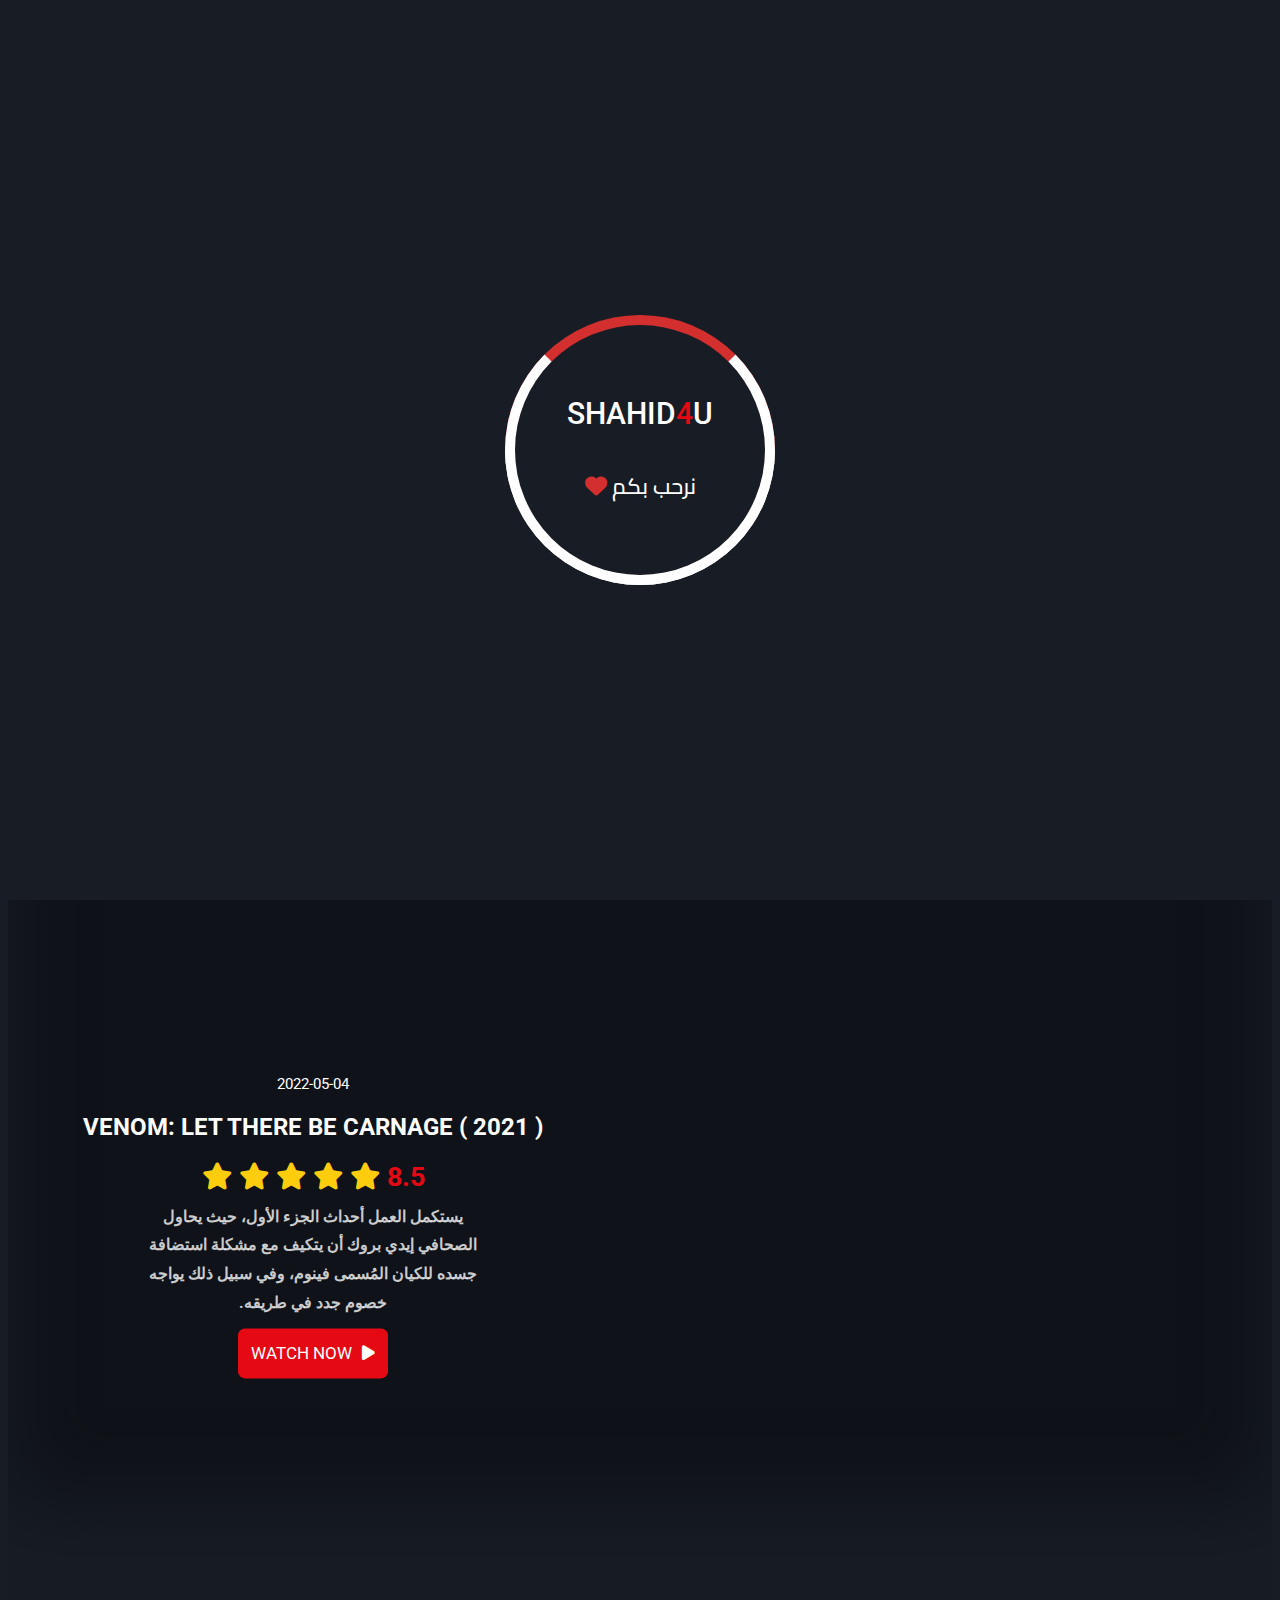
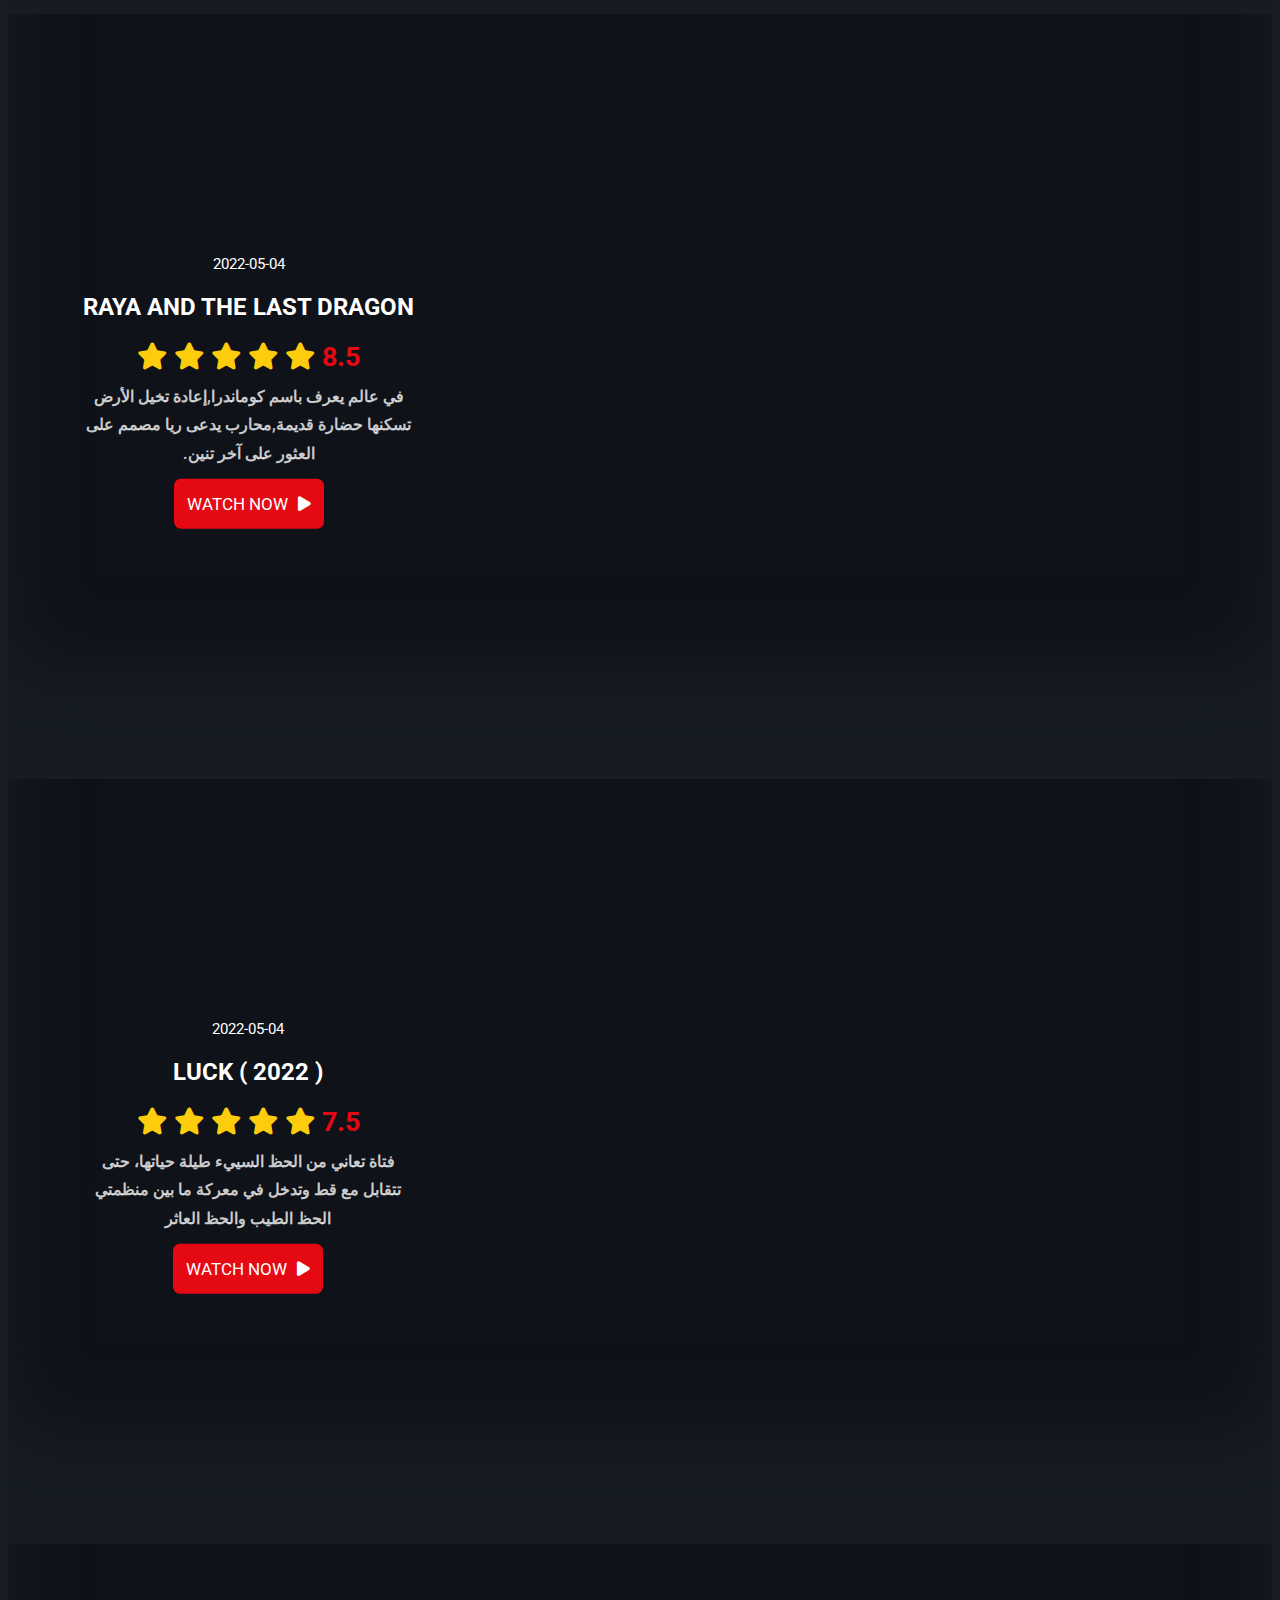
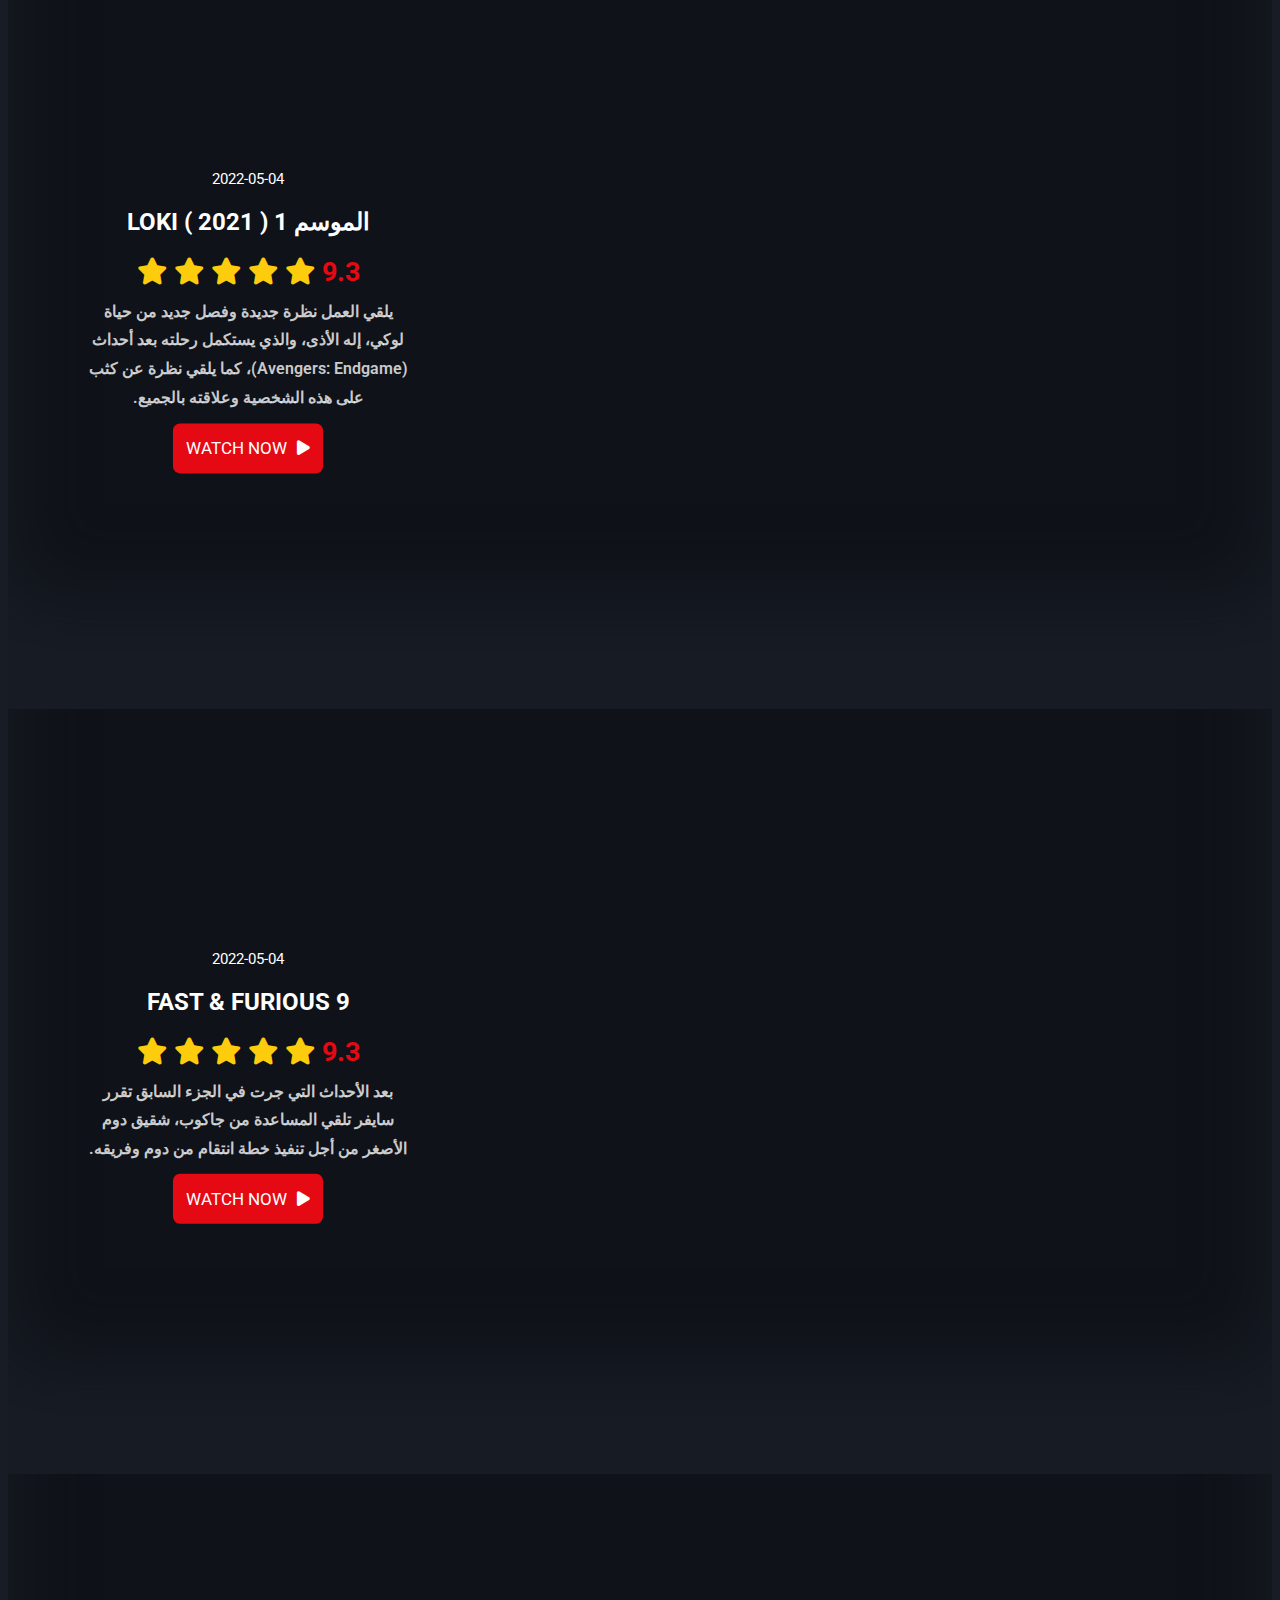
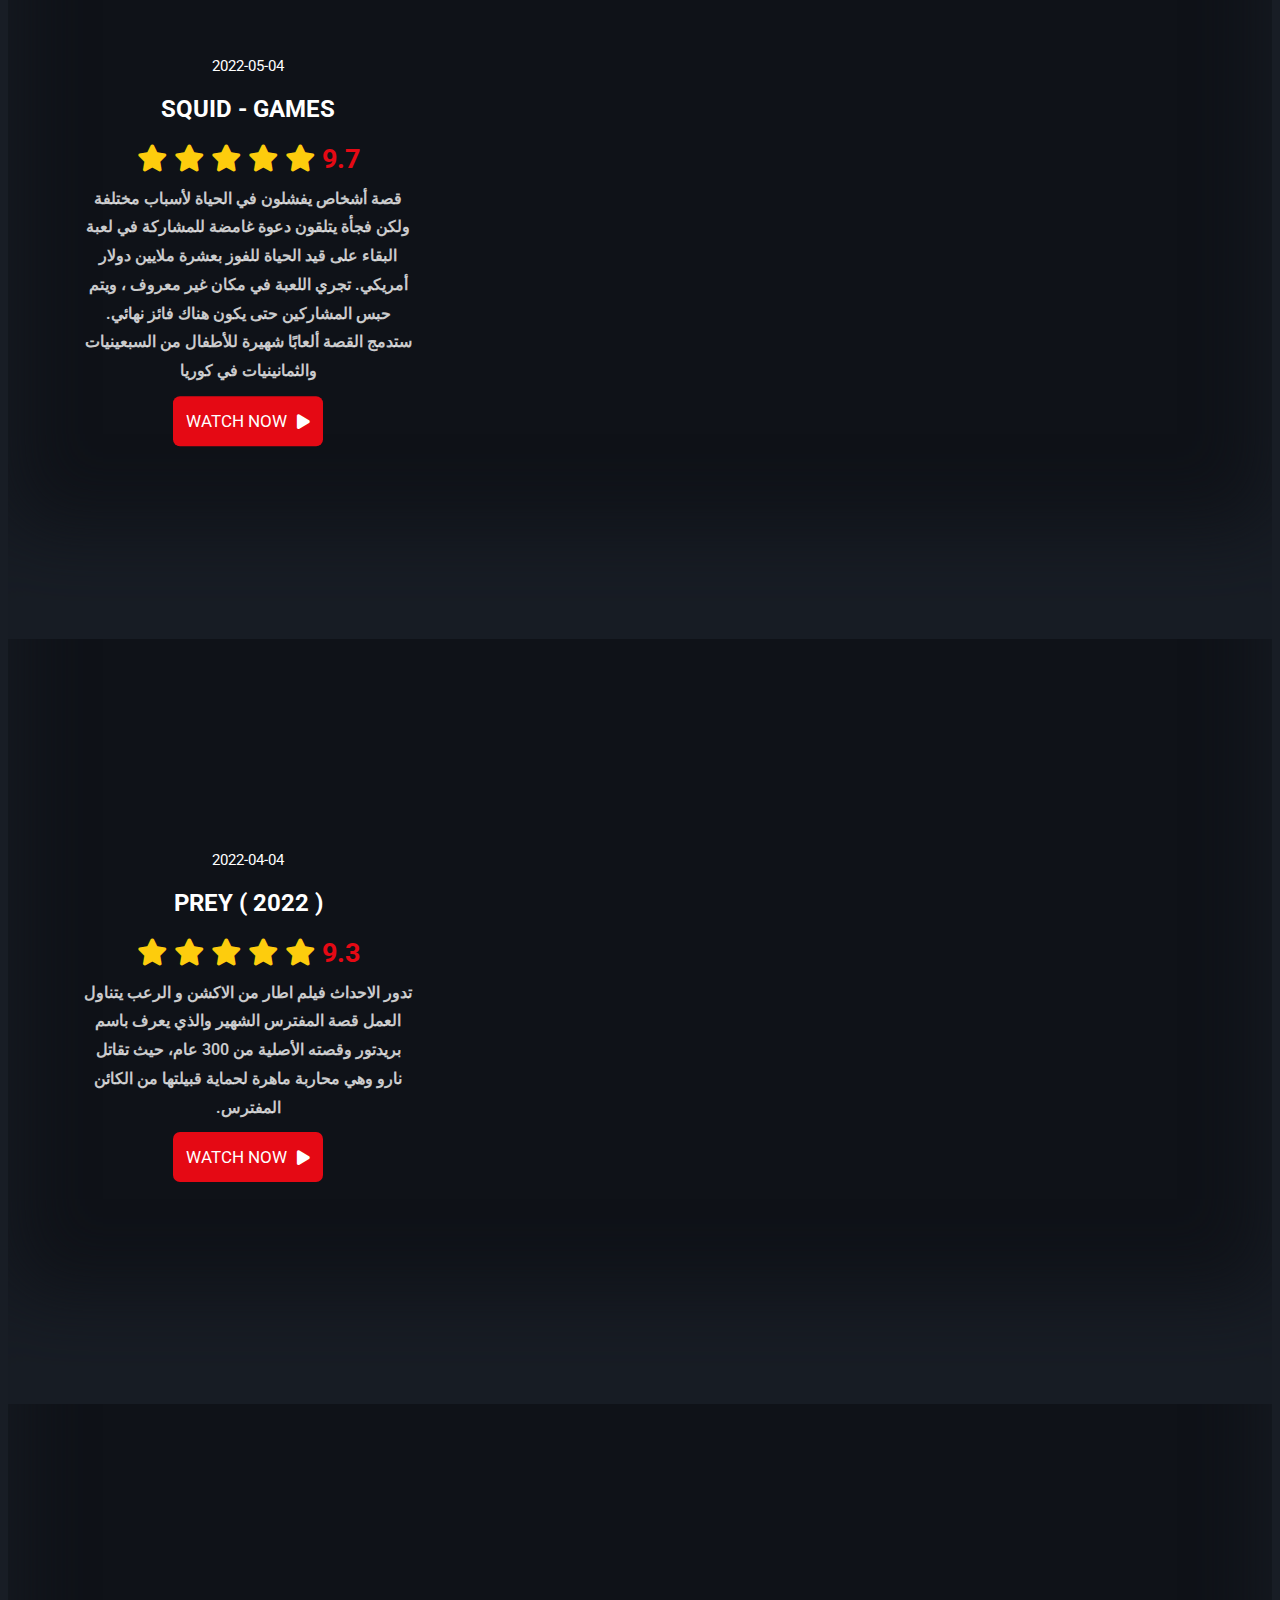
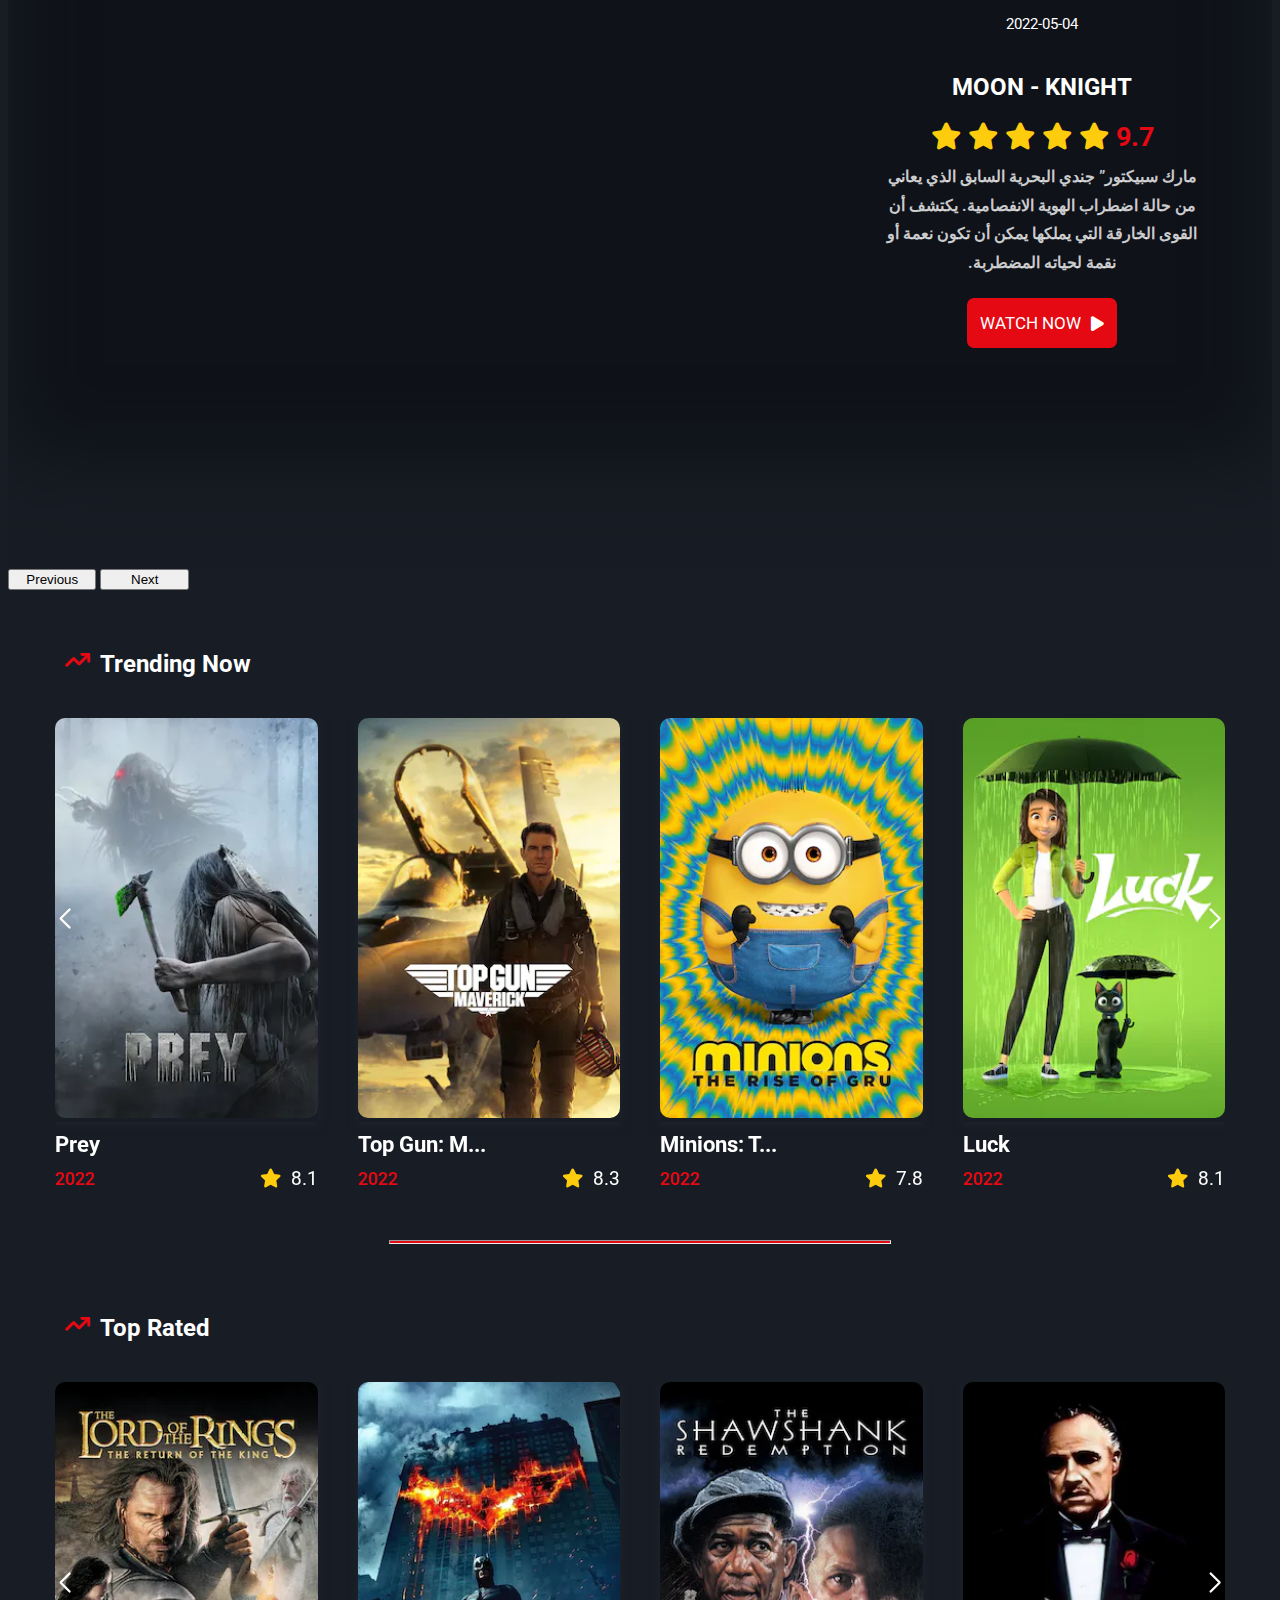
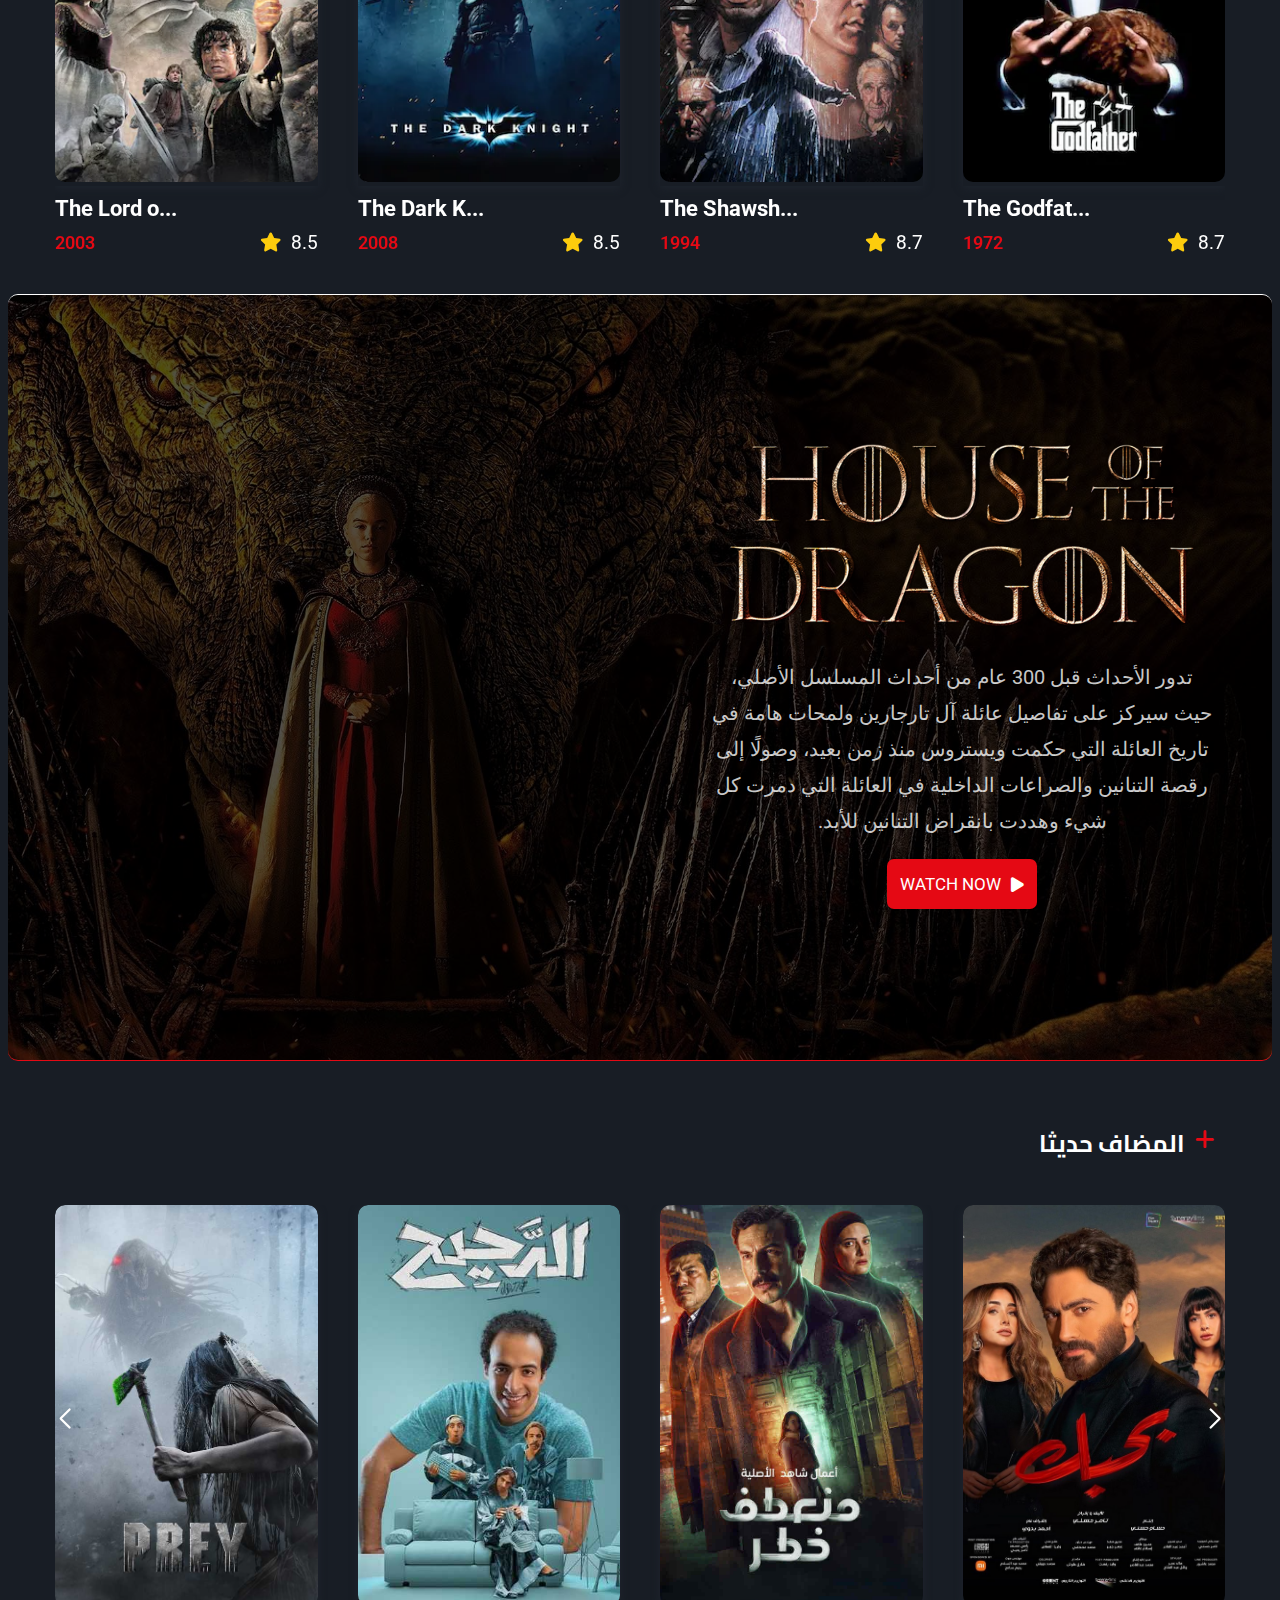
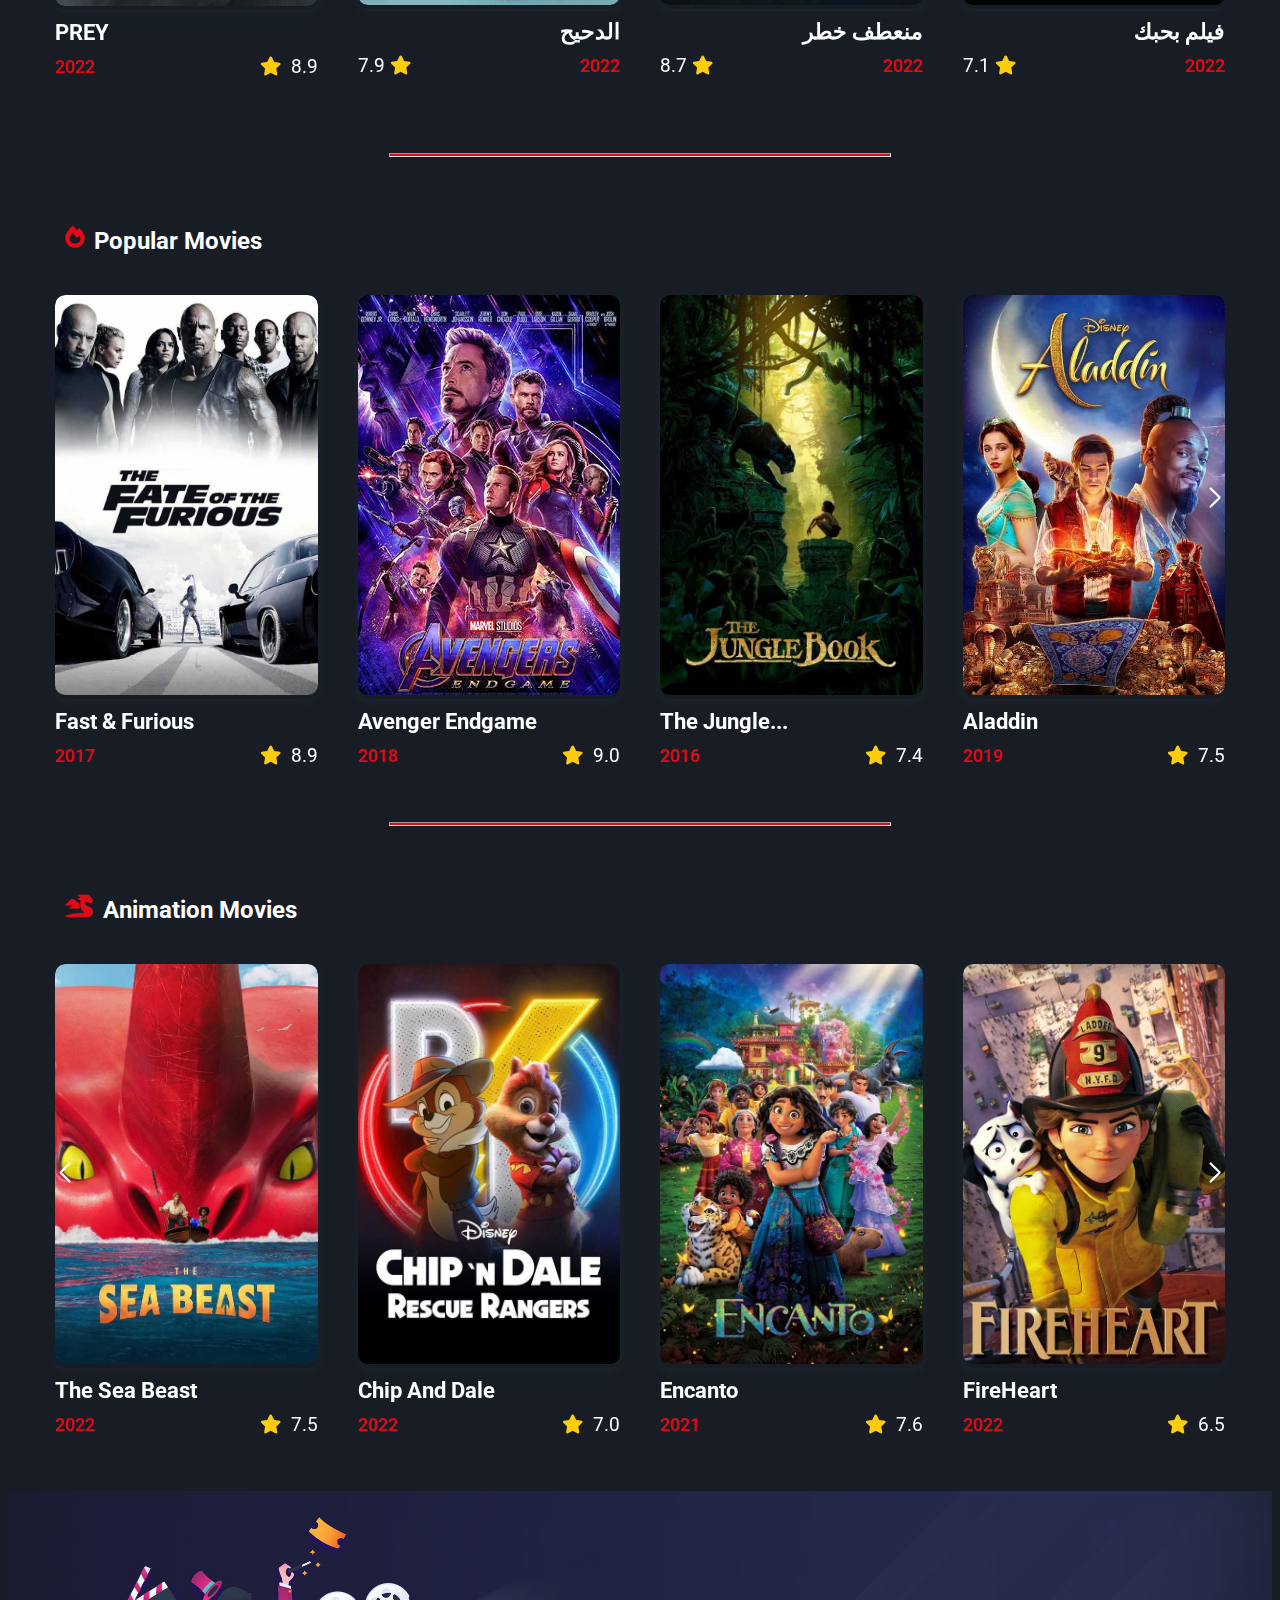
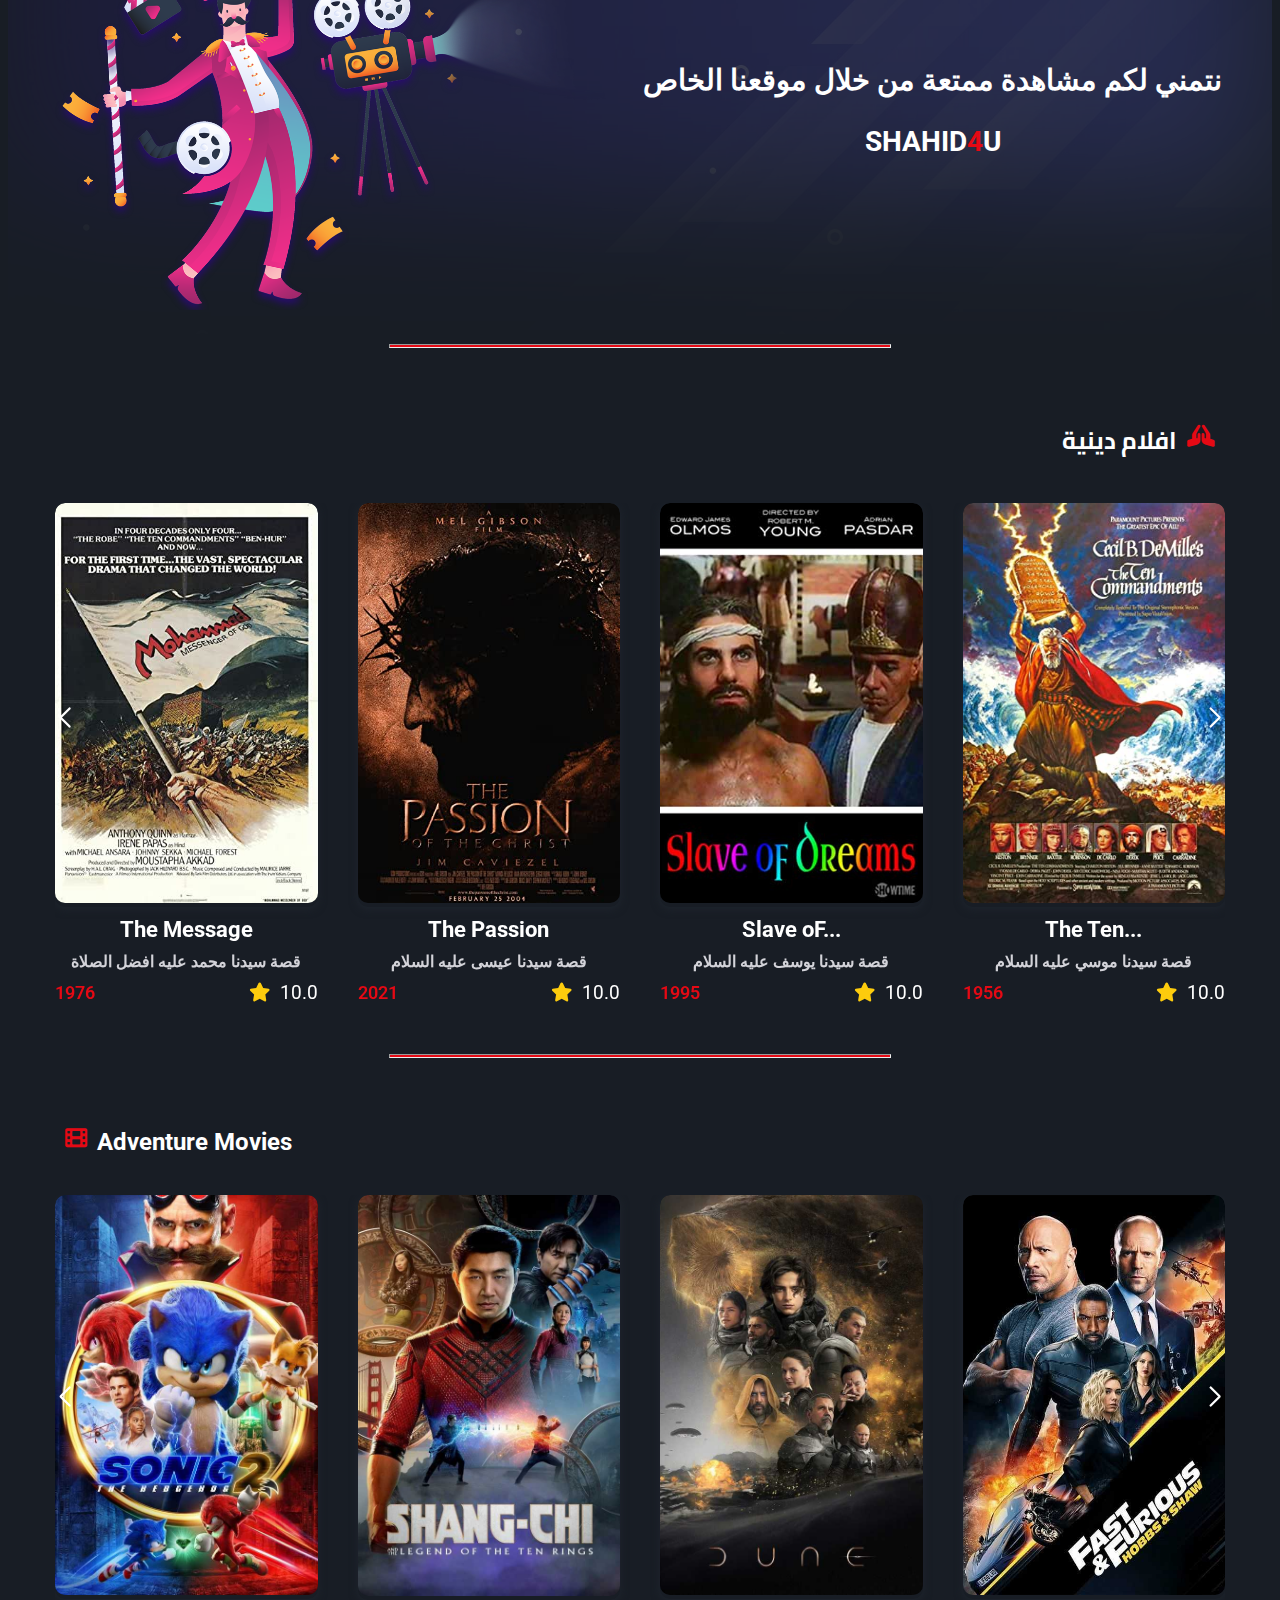
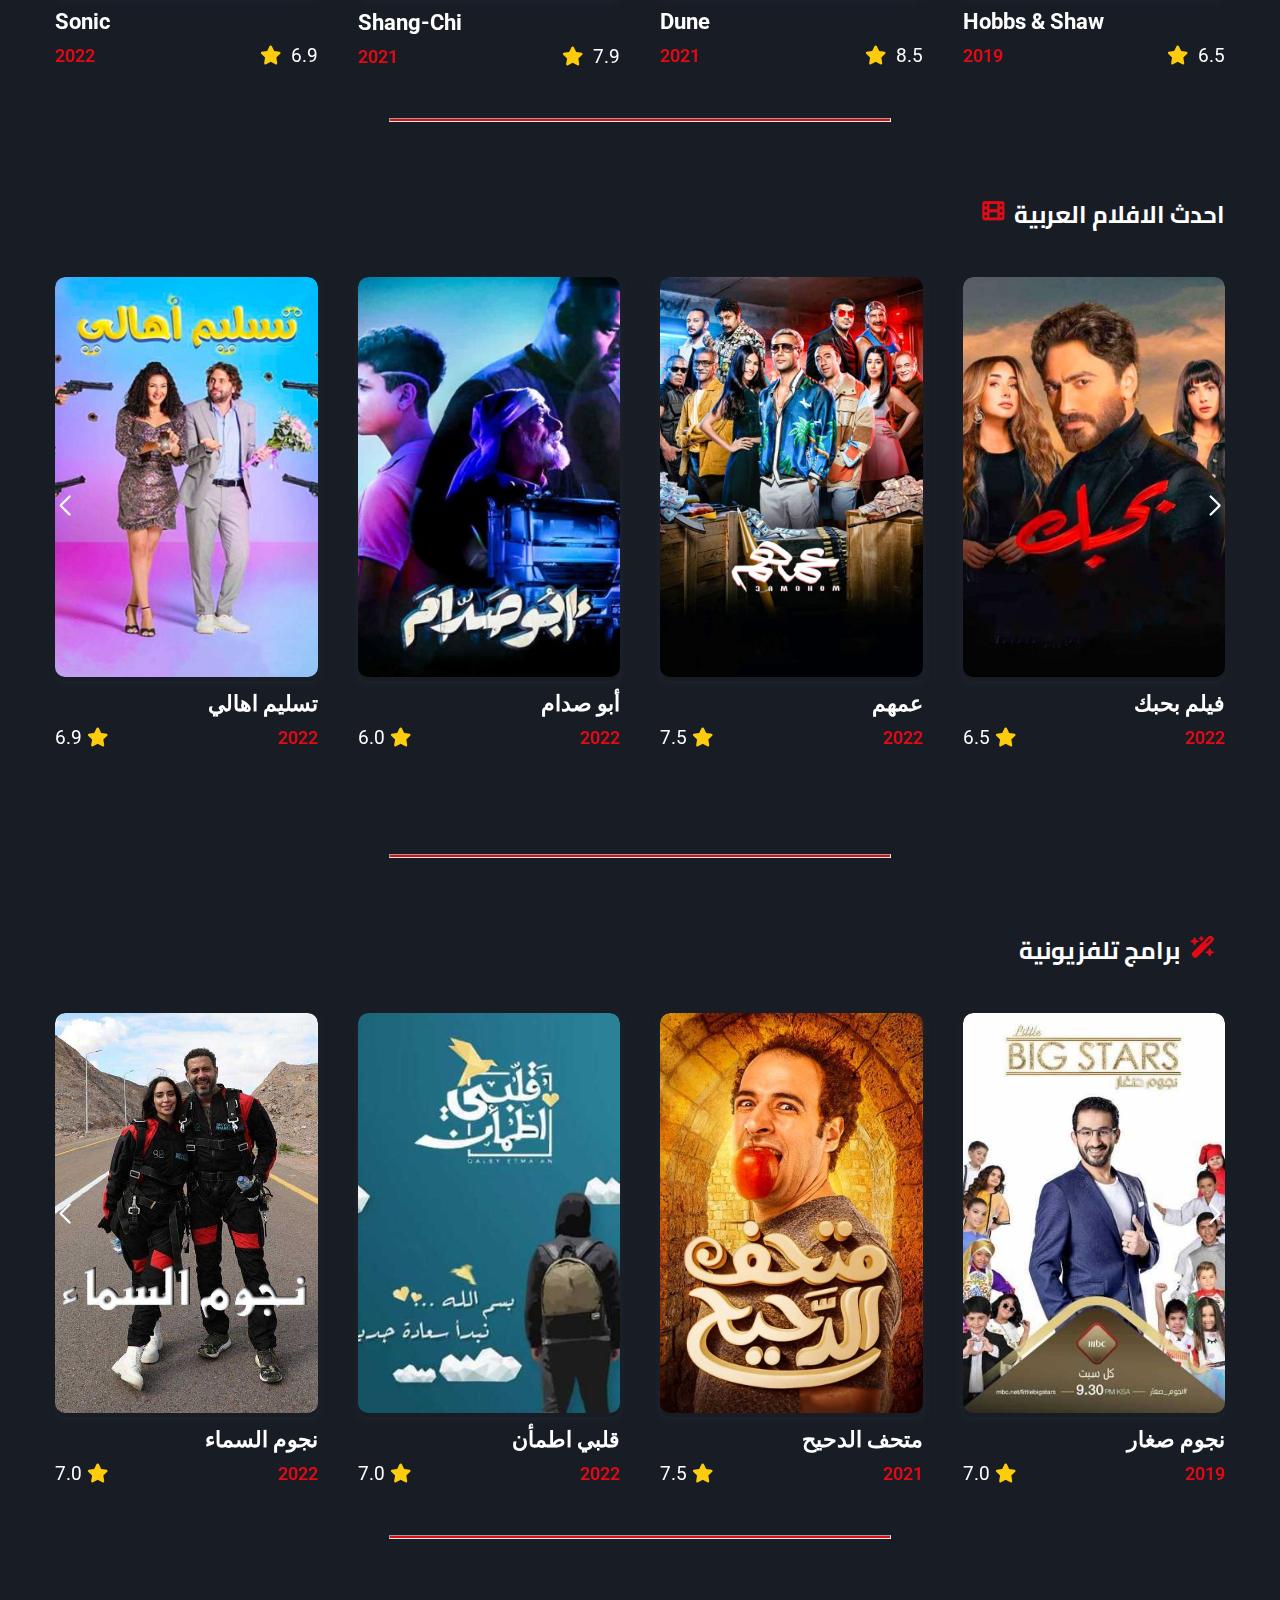
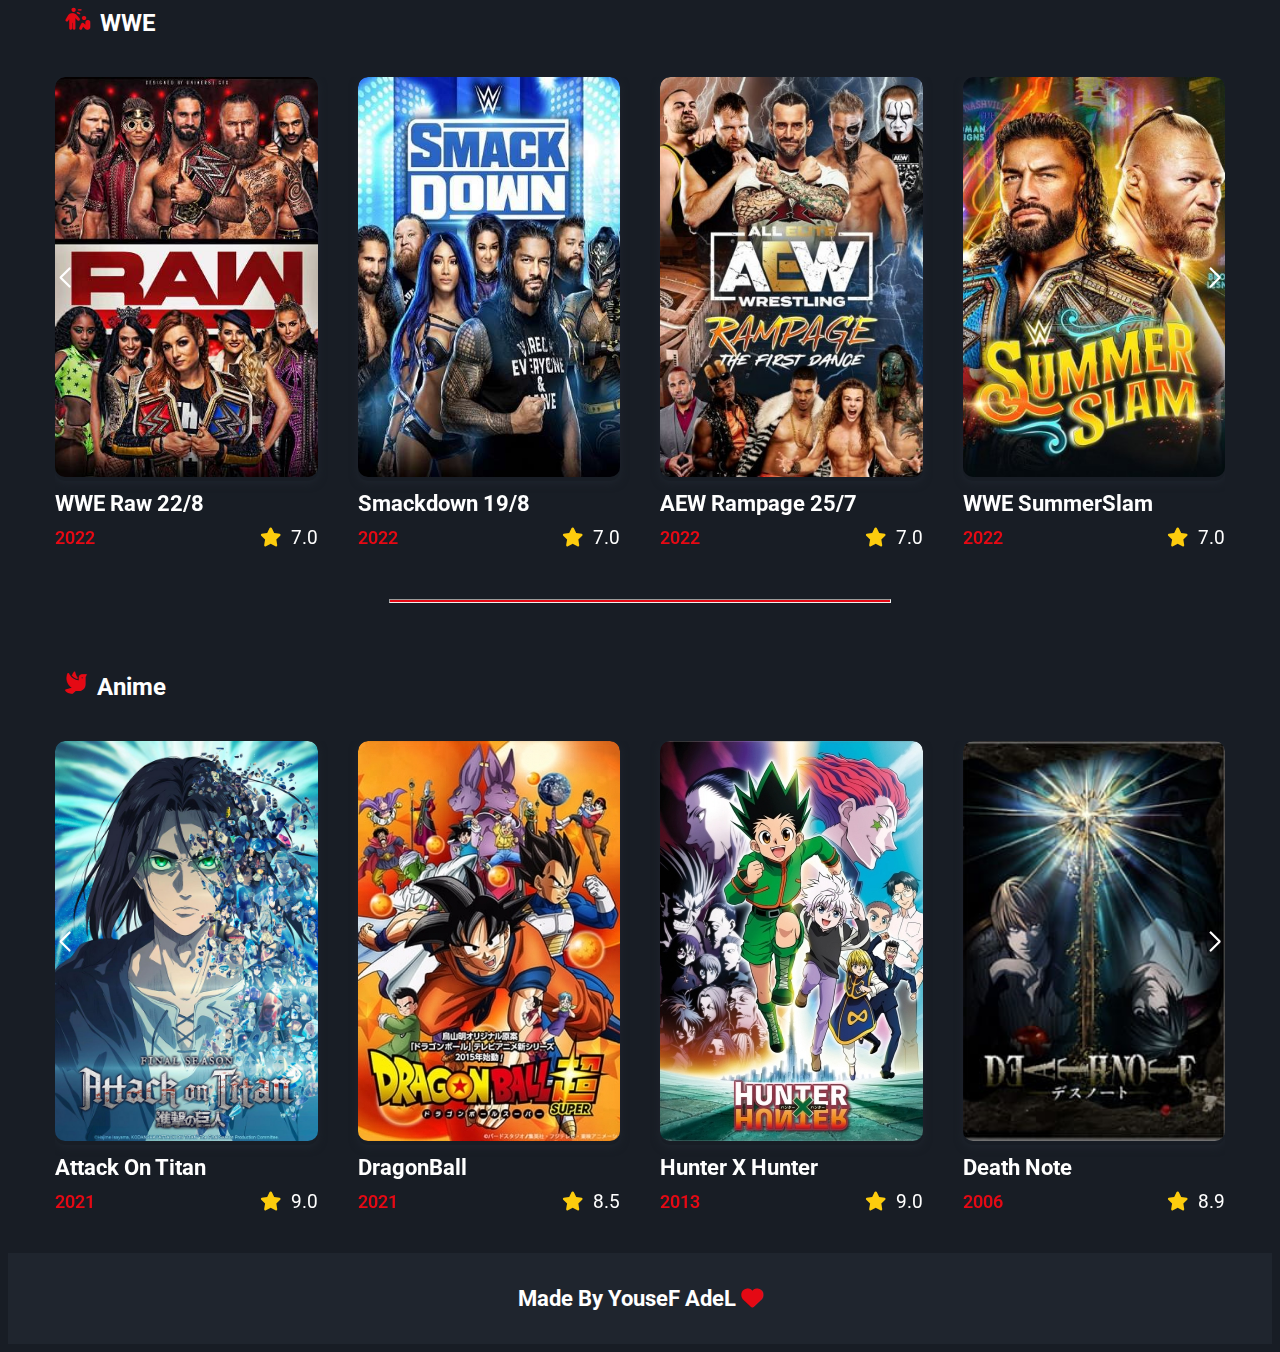
==== commit b5edd9dd: "Update index.html" ====
--- a/index.html
+++ b/index.html
@@ -2236,6 +2236,7 @@
     </div>
   </div>
   <!-- End WWE -->
+<hr class="style">
   <!-- Start Anime -->
   <div class="anime">
     <div class="container">
@@ -2512,4 +2513,4 @@
     });
   </script>
 </body>
-</html>+</html>
